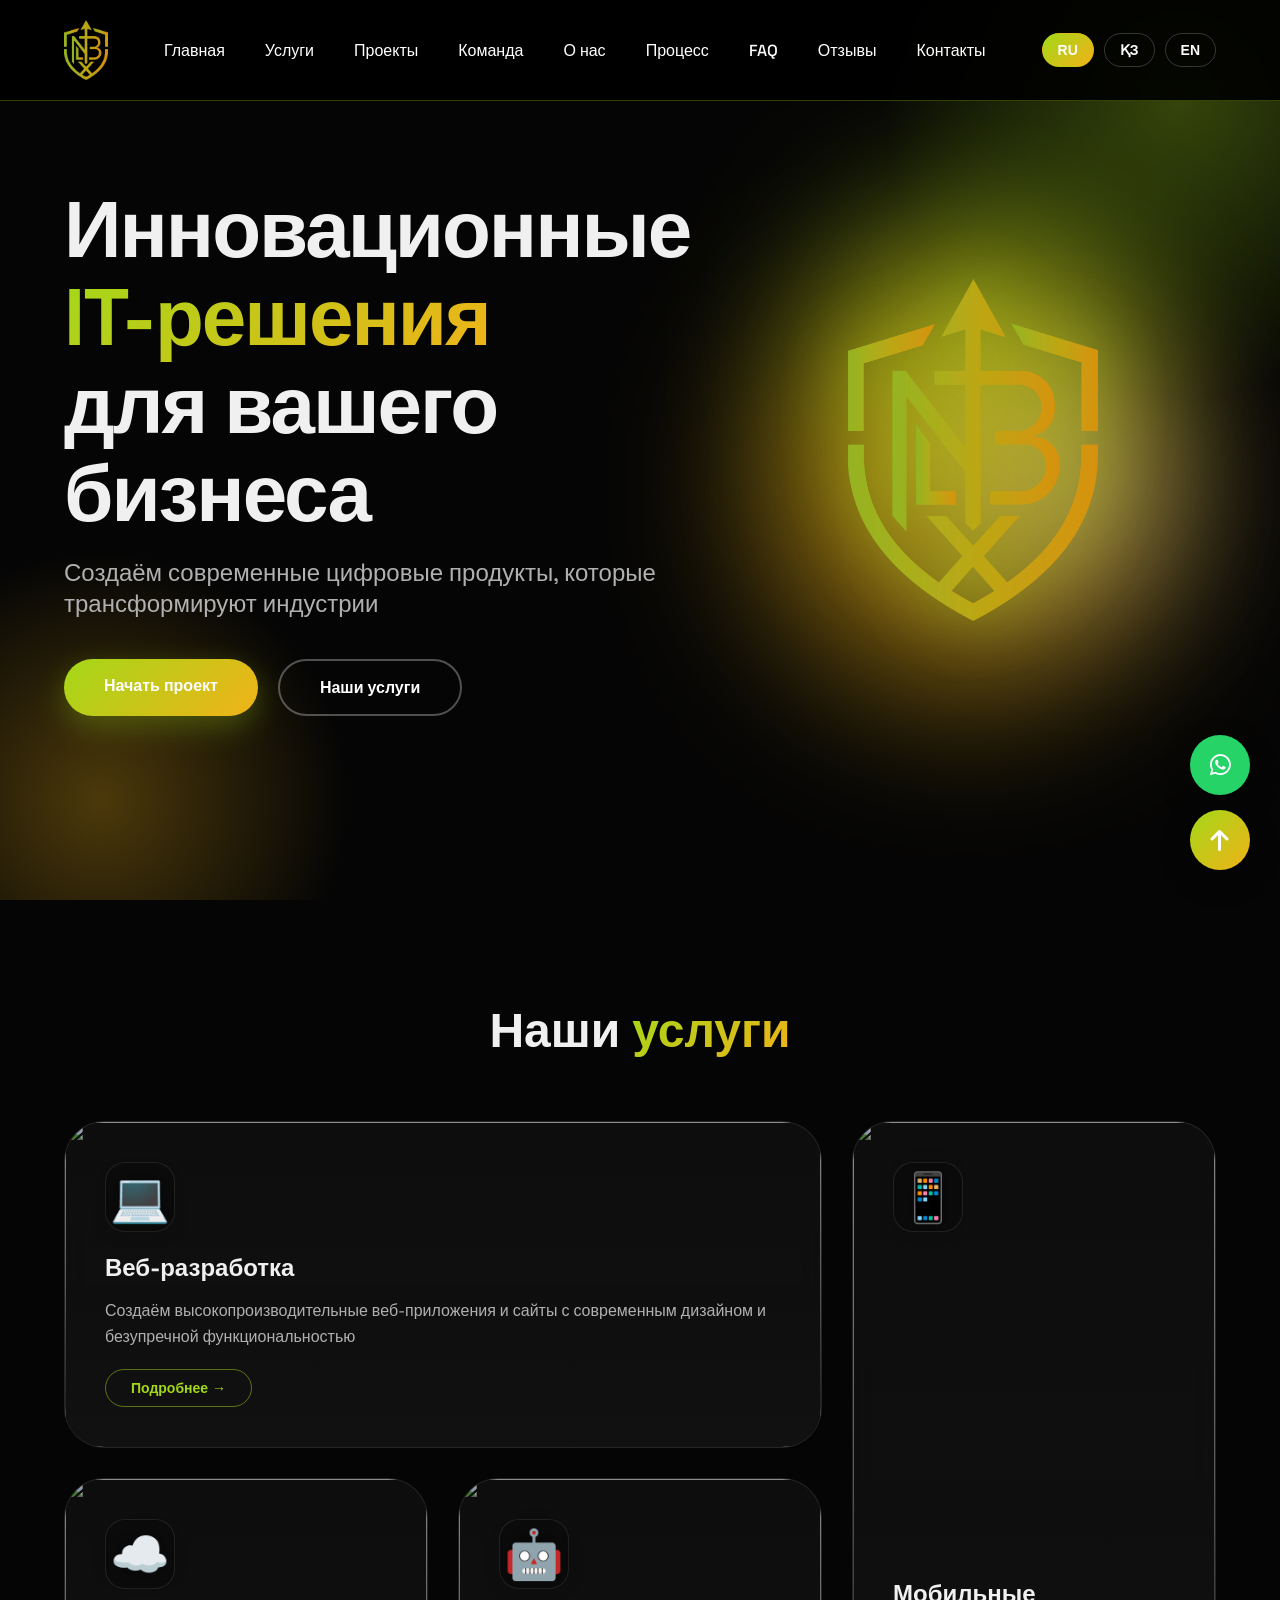
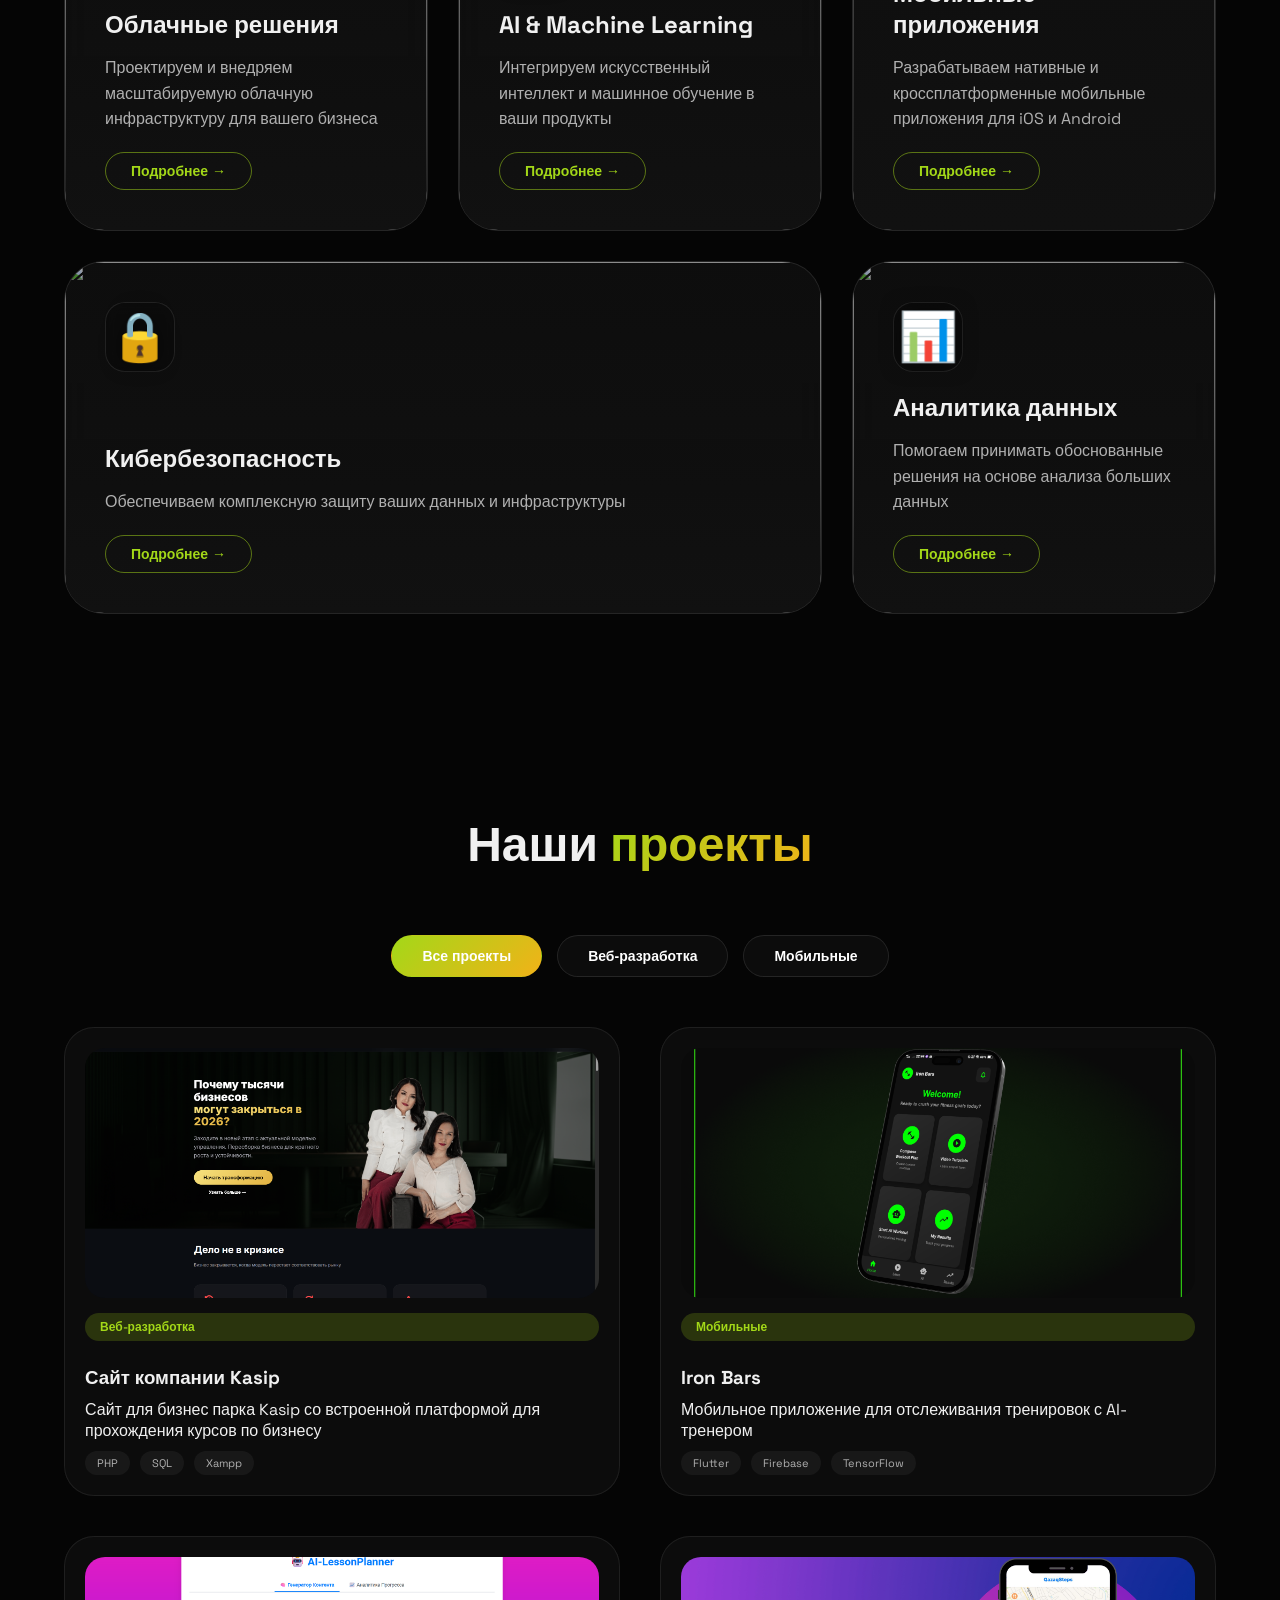
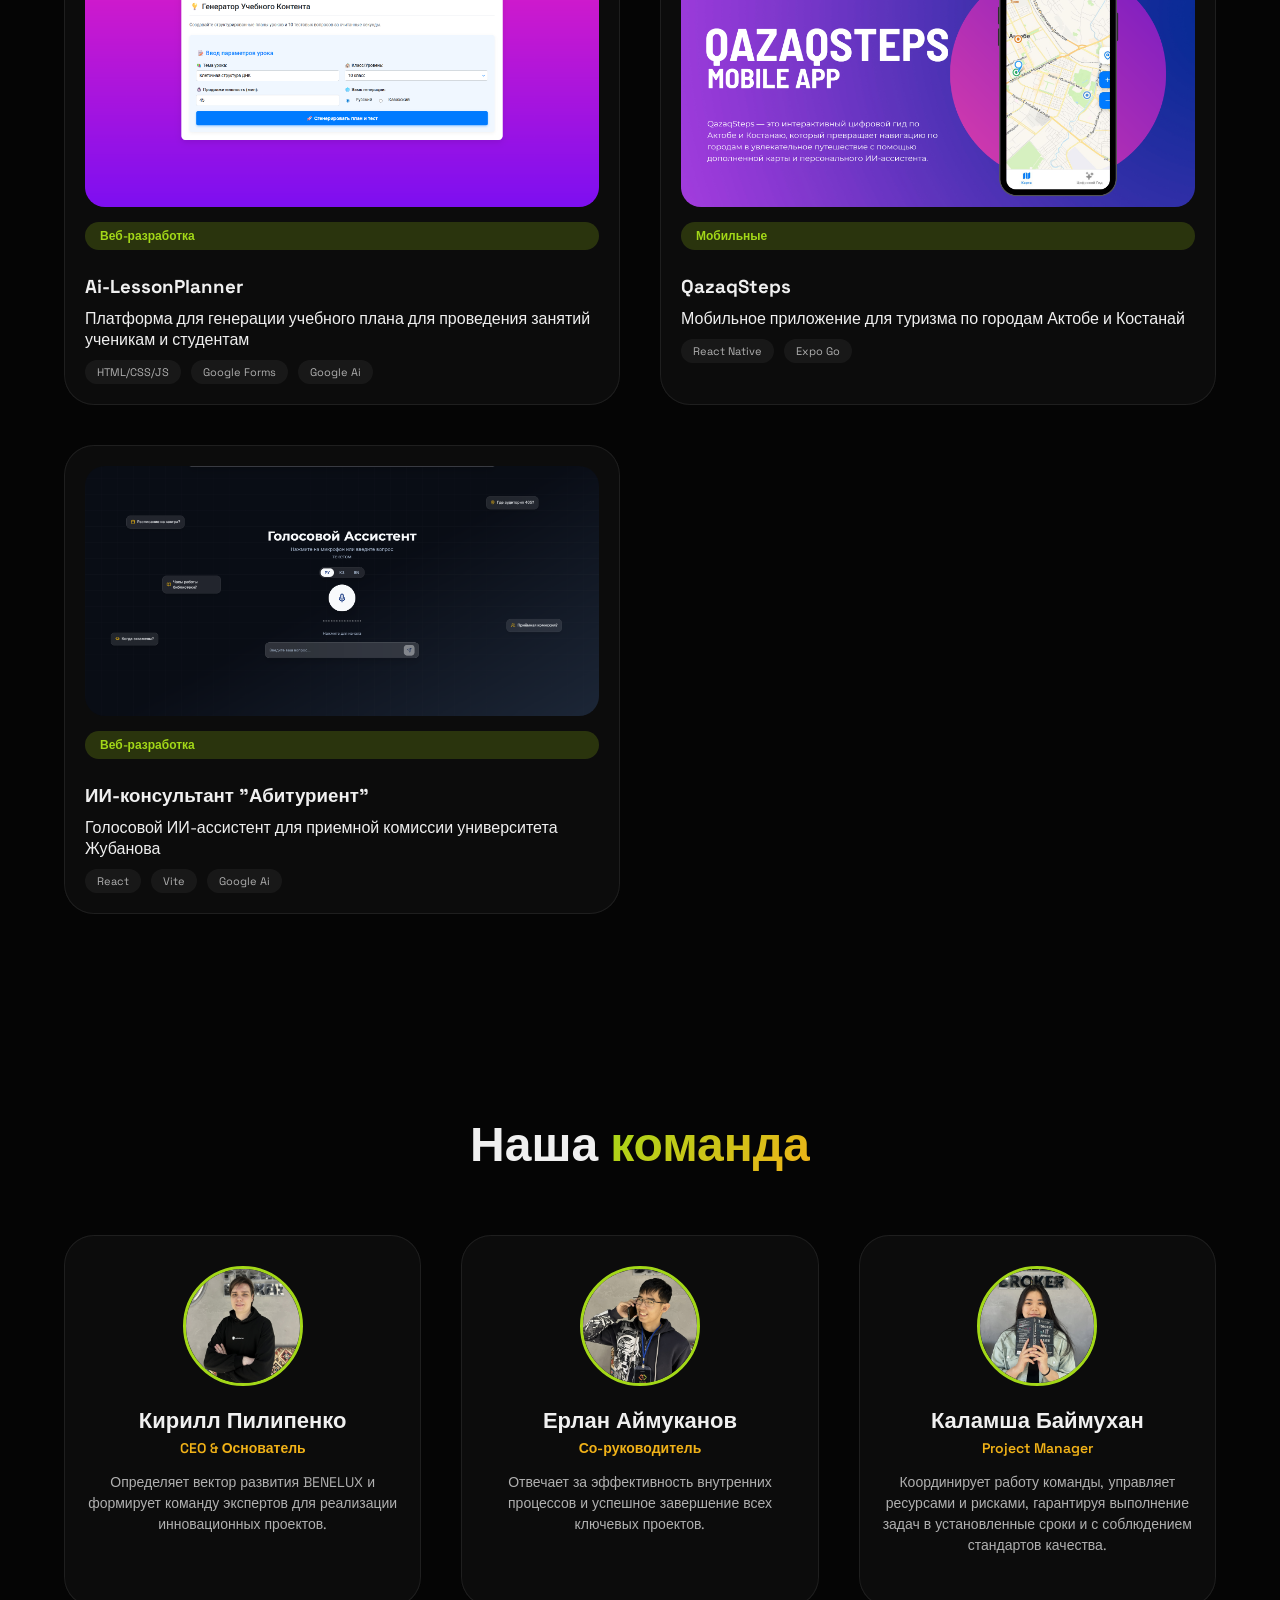
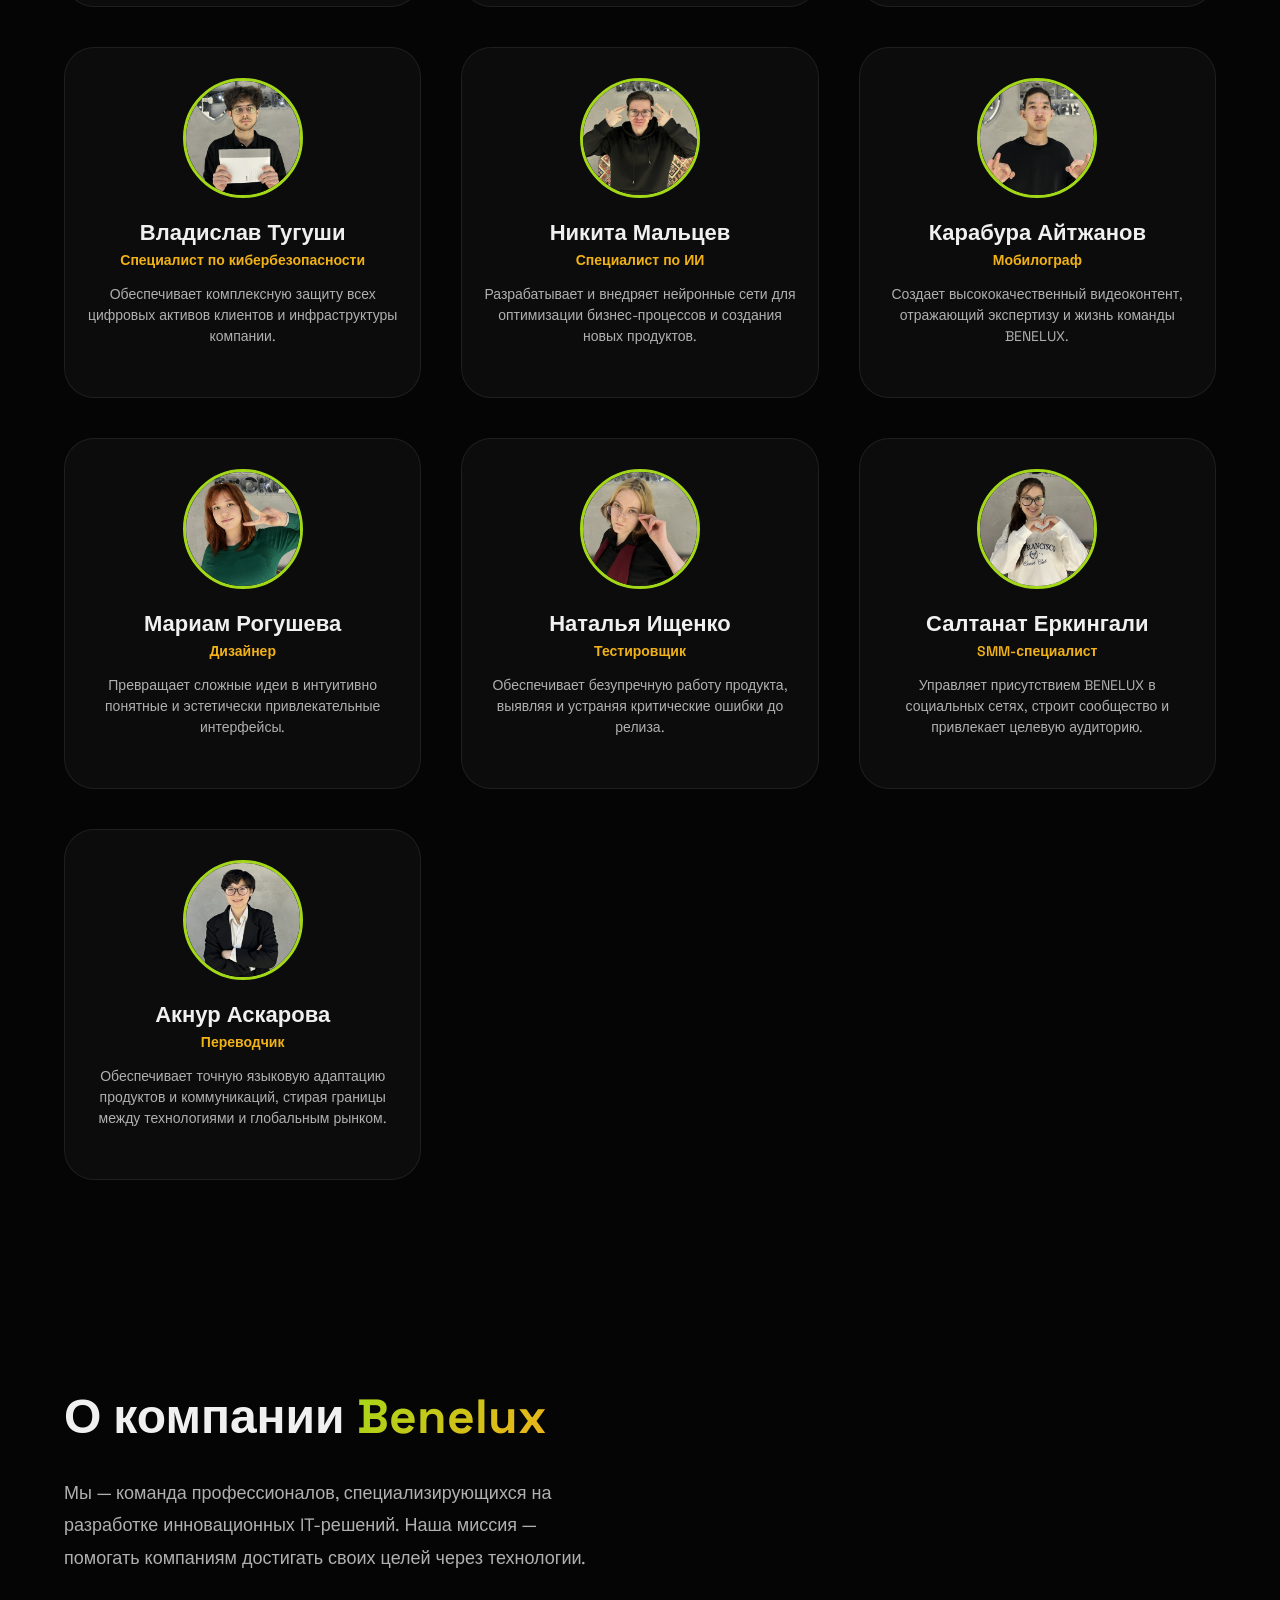
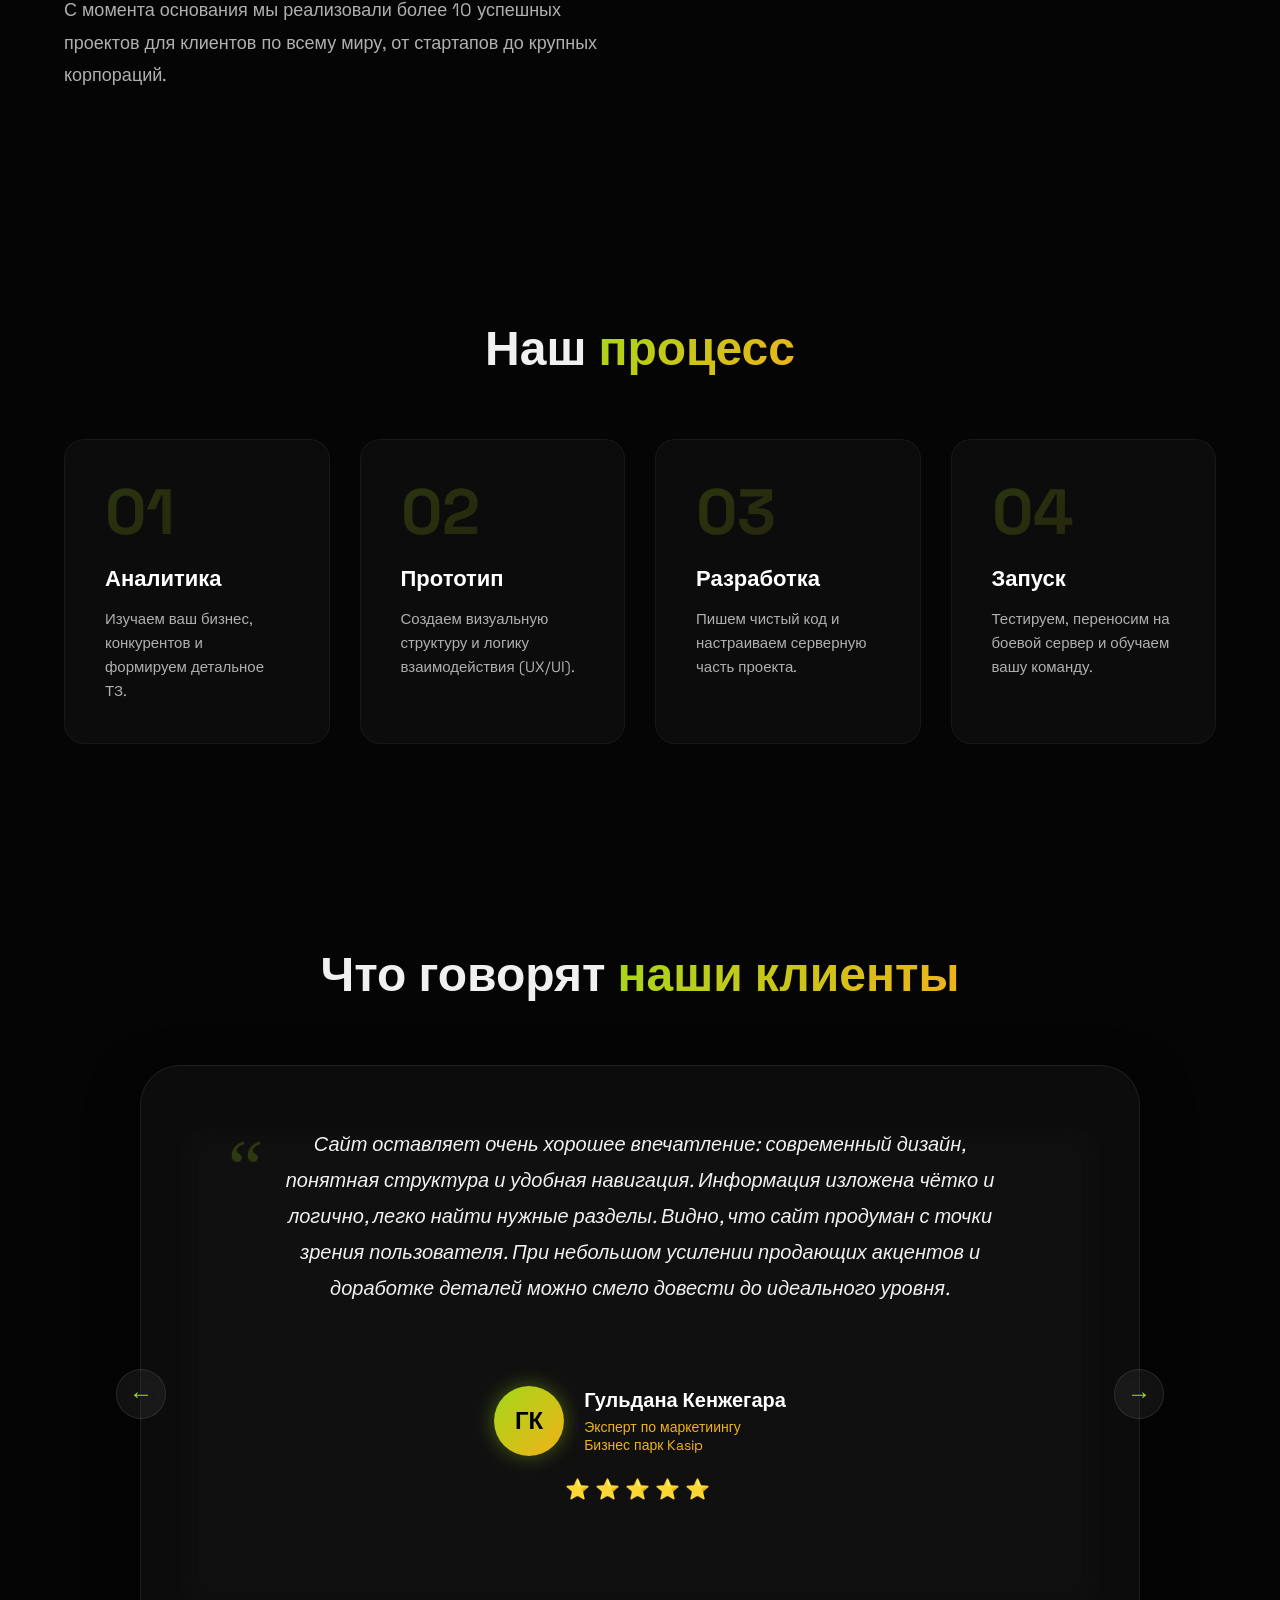
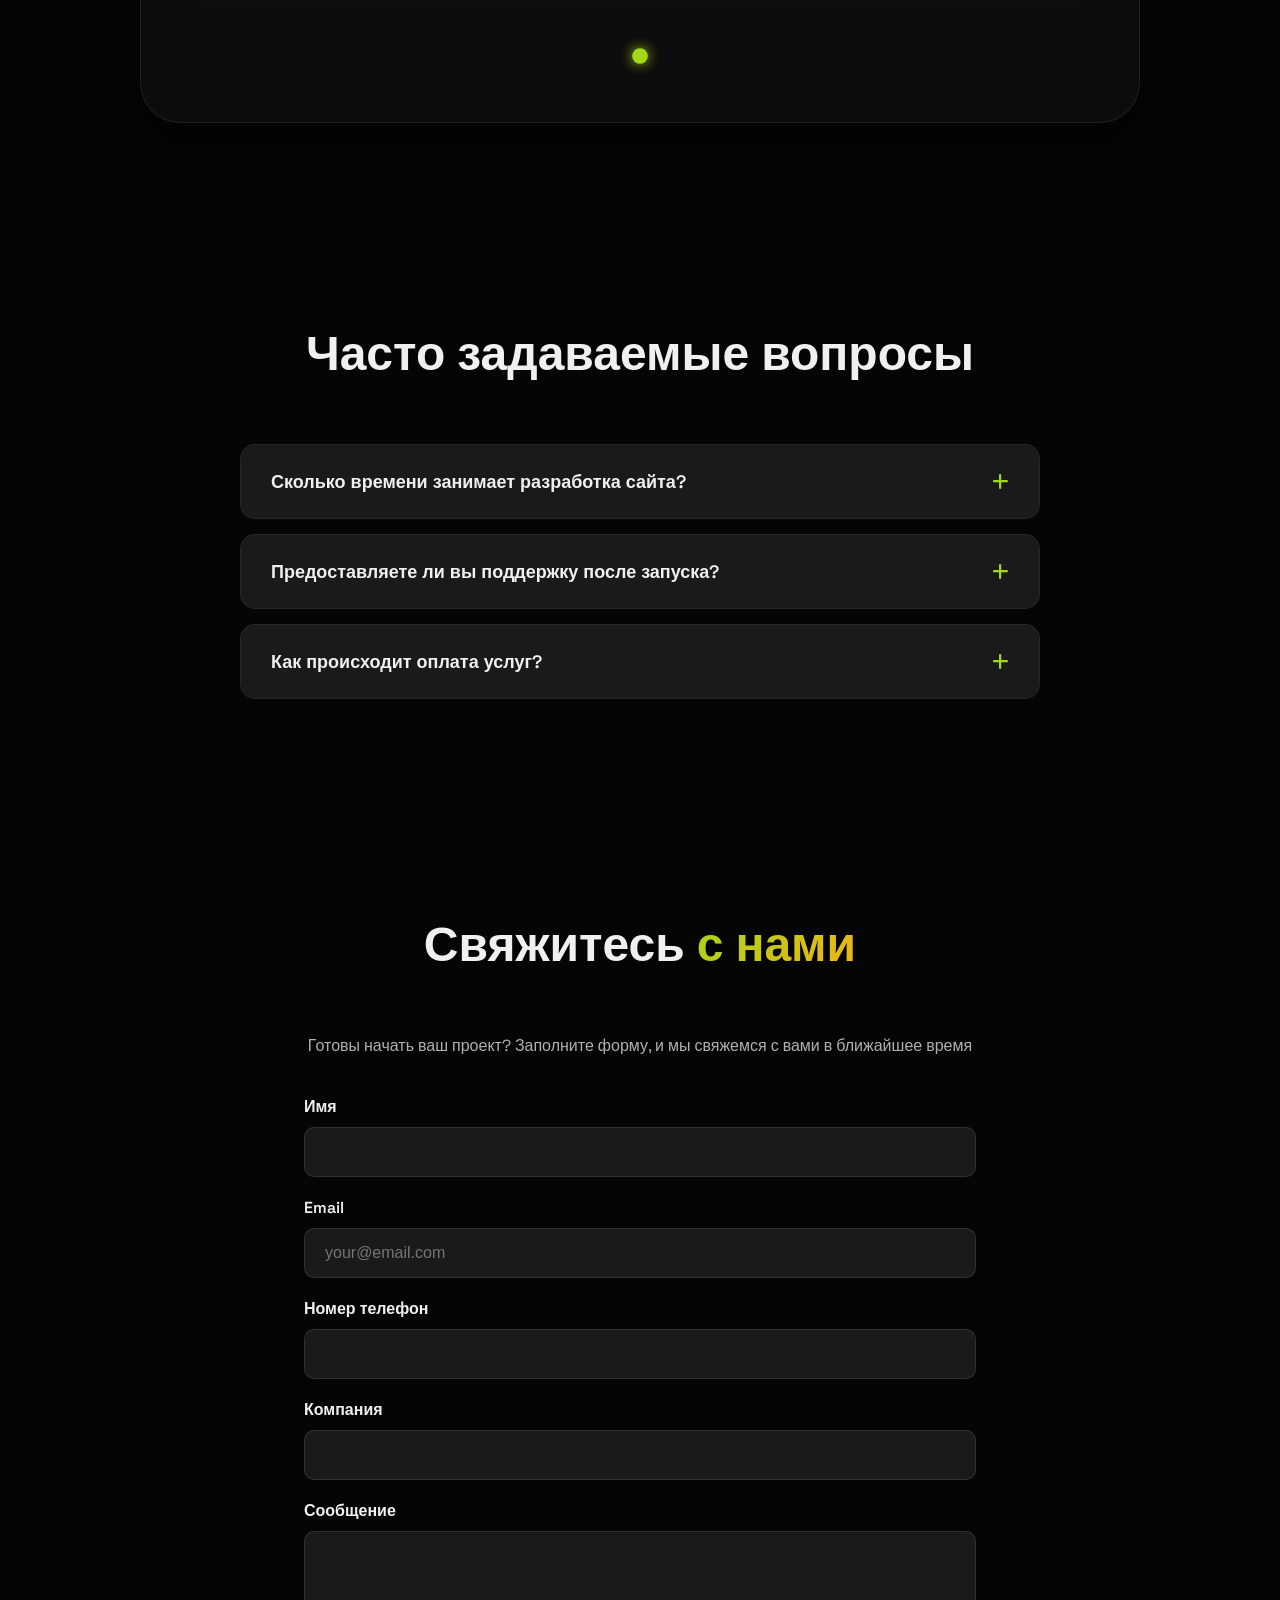
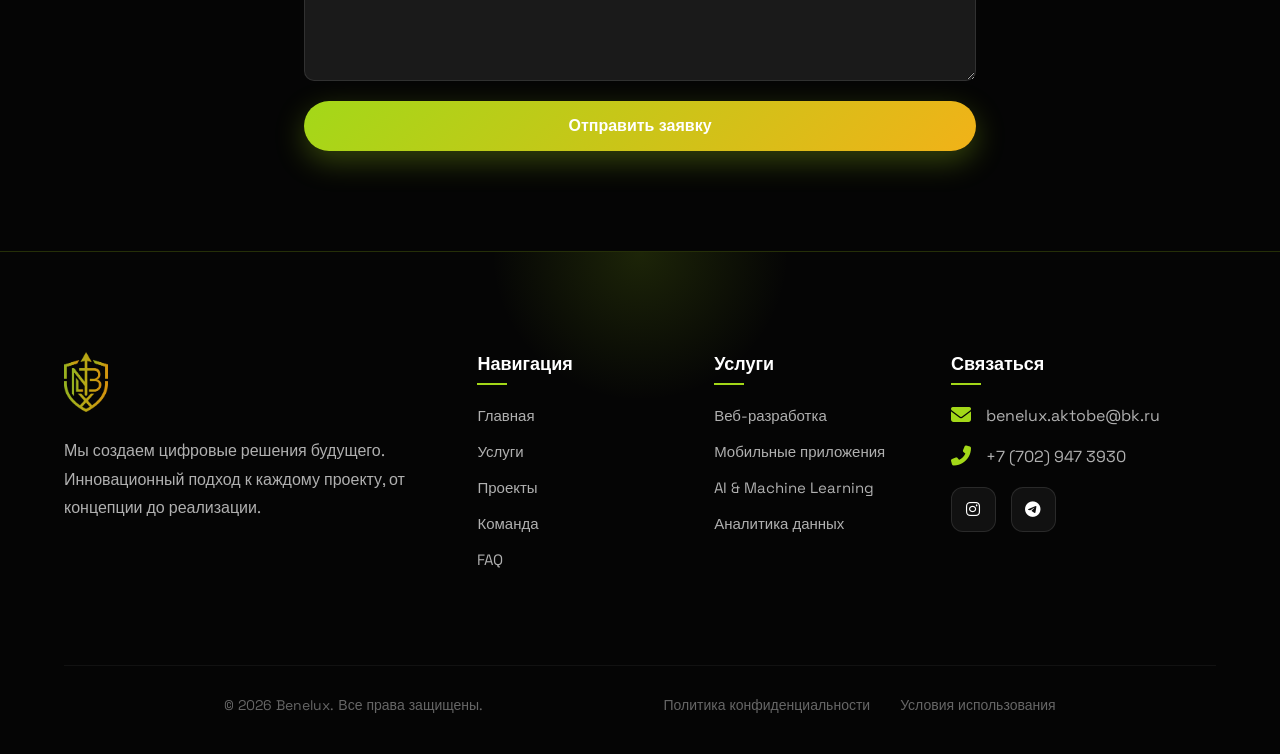
==== index.html @ 0903ef60 "Первая загрузка проекта" ====
<!DOCTYPE html>
<html lang="ru">

<head>
    <meta charset="UTF-8">
    <meta name="viewport" content="width=device-width, initial-scale=1.0">
    <title>Benelux - Инновационные IT-решения</title>
    <link rel="preconnect" href="https://fonts.googleapis.com">
    <link rel="preconnect" href="https://fonts.gstatic.com" crossorigin>
    <link href="https://fonts.googleapis.com/css2?family=Space+Grotesk:wght@300;400;500;600;700&display=swap" rel="stylesheet">
    <link rel="stylesheet" href="css/style.css">
    <link rel="icon" href="benelux.png" type="image/x-icon">
    <link rel="shortcut icon" href="benelux.png" type="image/x-icon">
    <link rel="stylesheet" href="https://cdnjs.cloudflare.com/ajax/libs/font-awesome/6.5.1/css/all.min.css"
        integrity="sha512-DTOQO9RWCH3ppGqcWaEA1BIZOC6xxalwEsw9c2QQeAIftl+Vegovlnee1c9QX4TctnWMn13TZye+giMm8e2LwA=="
        crossorigin="anonymous" referrerpolicy="no-referrer" />
    <!-- Google tag (gtag.js) -->
    <script async src="https://www.googletagmanager.com/gtag/js?id=G-LQ0NDC5FB7"></script>
    <script>
        window.dataLayer = window.dataLayer || [];
        function gtag(){dataLayer.push(arguments);}
        gtag('js', new Date());
        
        gtag('config', 'G-LQ0NDC5FB7');
    </script>
</head>

<body>
    <header id="header">
        <nav>
            <div class="logo" onclick="scrollToTop()">
                <img src="benelux.png" alt="Benelux Logo" class="logo-img">
            </div>
            <div class="nav-center" id="navCenter">
                <ul class="nav-links">
                    <li><a href="#home" onclick="closeMenu()" data-i18n="nav_home">Главная</a></li>
                    <li><a href="#services" onclick="closeMenu()" data-i18n="nav_services">Услуги</a></li>
                    <li><a href="#projects" onclick="closeMenu()" data-i18n="nav_projects">Проекты</a></li>
                    <li><a href="#team" onclick="closeMenu()" data-i18n="nav_team">Команда</a></li>
                    <li><a href="#about" onclick="closeMenu()" data-i18n="nav_about">О нас</a></li>
                    <li><a href="#process" onclick="closeMenu()" data-i18n="nav_process">Процесс</a></li>
                    <li><a href="#faq" onclick="closeMenu()" data-i18n="nav_faq">FAQ</a></li>
                    <li><a href="#testimonials" onclick="closeMenu()" data-i18n="nav_testimonials">Отзывы</a></li>
                    <li><a href="#contact" onclick="closeMenu()" data-i18n="nav_contact">Контакты</a></li>
                </ul>
                <div class="language-switcher-mobile">
                    <button class="lang-btn active" id="langRuMobile" onclick="changeLanguage('ru')">RU</button>
                    <button class="lang-btn" id="langKkMobile" onclick="changeLanguage('kk')">ҚЗ</button>
                    <button class="lang-btn" id="langEnMobile" onclick="changeLanguage('en')">EN</button>
                </div>
            </div>
            <div class="language-switcher-desktop">
                <button class="lang-btn active" id="langRu" onclick="changeLanguage('ru')">RU</button>
                <button class="lang-btn" id="langKk" onclick="changeLanguage('kk')">ҚЗ</button>
                <button class="lang-btn" id="langEn" onclick="changeLanguage('en')">EN</button>
            </div>
            <div class="hamburger" id="hamburger" onclick="toggleMenu()">
                <span></span>
                <span></span>
                <span></span>
            </div>
        </nav>
    </header>

    <section class="hero" id="home">
        <div class="hero-container">
            <div class="hero-content">
                <h1><span data-i18n="hero_title1">Инновационные</span> <span class="gradient-text"
                        data-i18n="hero_title2">IT-решения</span><br><span data-i18n="hero_title3">для вашего бизнеса</span>
                </h1>
                <p data-i18n="hero_subtitle">Создаём современные цифровые продукты, которые трансформируют индустрии</p>
                <div class="cta-buttons">
                    <a href="#contact" class="btn-primary" data-i18n="hero_btn1">Начать проект</a>
                    <a href="#services" class="btn-secondary" data-i18n="hero_btn2">Наши услуги</a>
                </div>
            </div>
            <div class="hero-visual">
                <div class="orb orb-1"></div>
                <div class="orb orb-2"></div>
                <div class="orb orb-3"></div>
                <img src="benelux.png" alt="Hero Image" class="hero-logo-float">
            </div>
        </div>
    </section>

    <section class="services" id="services">
        <h2 class="section-title"><span data-i18n="services_title1">Наши</span> <span class="gradient-text"
                data-i18n="services_title2">услуги</span></h2>
        <div class="services-grid bento-grid">
            <div class="service-card bento-wide" onclick="openModal('web')">
                <img src="https://images.unsplash.com/photo-1498050108023-c5249f4df085?auto=format&fit=crop&q=80&w=1200" class="service-bg-img" alt="">
                <div class="service-overlay-gradient"></div>
                <div class="service-content-wrapper">
                    <span class="service-icon">💻</span>
                    <div>
                        <h3 data-i18n="service_web_title">Веб-разработка</h3>
                        <p data-i18n="service_web_desc">Создаём высокопроизводительные веб-приложения и сайты с современным
                            дизайном и безупречной функциональностью</p>
                        <button class="service-btn" data-i18n="service_btn">Подробнее →</button>
                    </div>
                </div>
            </div>
            <div class="service-card bento-tall" onclick="openModal('mobile')">
                <img src="https://images.unsplash.com/photo-1512941937669-90a1b58e7e9c?auto=format&fit=crop&q=80&w=800" class="service-bg-img" alt="">
                <div class="service-overlay-gradient"></div>
                <div class="service-content-wrapper">
                    <span class="service-icon">📱</span>
                    <div>
                        <h3 data-i18n="service_mobile_title">Мобильные приложения</h3>
                        <p data-i18n="service_mobile_desc">Разрабатываем нативные и кроссплатформенные мобильные приложения для
                            iOS и Android</p>
                        <button class="service-btn" data-i18n="service_btn">Подробнее →</button>
                    </div>
                </div>
            </div>
            <div class="service-card" onclick="openModal('cloud')">
                <img src="https://images.unsplash.com/photo-1451187580459-43490279c0fa?auto=format&fit=crop&q=80&w=800" class="service-bg-img" alt="">
                <div class="service-overlay-gradient"></div>
                <div class="service-content-wrapper">
                    <span class="service-icon">☁️</span>
                    <div>
                        <h3 data-i18n="service_cloud_title">Облачные решения</h3>
                        <p data-i18n="service_cloud_desc">Проектируем и внедряем масштабируемую облачную инфраструктуру для
                            вашего бизнеса</p>
                        <button class="service-btn" data-i18n="service_btn">Подробнее →</button>
                    </div>
                </div>
            </div>
            <div class="service-card" onclick="openModal('ai')">
                <img src="https://images.unsplash.com/photo-1620712943543-bcc4688e7485?auto=format&fit=crop&q=80&w=800" class="service-bg-img" alt="">
                <div class="service-overlay-gradient"></div>
                <div class="service-content-wrapper">
                    <span class="service-icon">🤖</span>
                    <div>
                        <h3 data-i18n="service_ai_title">AI & Machine Learning</h3>
                        <p data-i18n="service_ai_desc">Интегрируем искусственный интеллект и машинное обучение в ваши продукты
                        </p>
                        <button class="service-btn" data-i18n="service_btn">Подробнее →</button>
                    </div>
                </div>
            </div>
            <div class="service-card bento-wide" onclick="openModal('security')">
                <img src="https://images.unsplash.com/photo-1550751827-4bd374c3f58b?auto=format&fit=crop&q=80&w=1200" class="service-bg-img" alt="">
                <div class="service-overlay-gradient"></div>
                <div class="service-content-wrapper">
                    <span class="service-icon">🔒</span>
                    <div>
                        <h3 data-i18n="service_security_title">Кибербезопасность</h3>
                        <p data-i18n="service_security_desc">Обеспечиваем комплексную защиту ваших данных и инфраструктуры</p>
                        <button class="service-btn" data-i18n="service_btn">Подробнее →</button>
                    </div>
                </div>
            </div>
            <div class="service-card" onclick="openModal('analytics')">
                <img src="https://images.unsplash.com/photo-1551288049-bebda4e38f71?auto=format&fit=crop&q=80&w=800" class="service-bg-img" alt="">
                <div class="service-overlay-gradient"></div>
                <div class="service-content-wrapper" style="height: 100%;">
                    <span class="service-icon">📊</span>
                    <div>
                        <h3 data-i18n="service_analytics_title">Аналитика данных</h3>
                        <p data-i18n="service_analytics_desc">Помогаем принимать обоснованные решения на основе анализа больших
                            данных</p>
                        <button class="service-btn" data-i18n="service_btn">Подробнее →</button>
                    </div>
                </div>
            </div>
        </div>
    </section>

    <section class="projects" id="projects">
        <h2 class="section-title"><span data-i18n="projects_title1">Наши</span> <span class="gradient-text"
                data-i18n="projects_title2">проекты</span></h2>
        <div class="filter-buttons">
            <button class="filter-btn active" onclick="filterProjects('all')" data-i18n="filter_all">Все
                проекты</button>
            <button class="filter-btn" onclick="filterProjects('web')" data-i18n="filter_web">Веб-разработка</button>
            <button class="filter-btn" onclick="filterProjects('mobile')" data-i18n="filter_mobile">Мобильные</button>
            <!--<button class="filter-btn" onclick="filterProjects('cloud')" data-i18n="filter_cloud">Облачные</button>
            <button class="filter-btn" onclick="filterProjects('ai')" data-i18n="filter_ai">AI/ML</button>
            <button class="filter-btn" onclick="filterProjects('bot')" data-i18n="filter_bot">Боты</button>-->
        </div>
        <div class="projects-grid">
            <div class="project-card clickable" data-category="web" onclick="openProjectModal('web')">
                <img src="images/1.png" alt="Фото" class="project-bg">
                <div class="project-overlay">
                    <span class="project-category" data-i18n="filter_web">Веб-разработка</span>
                    <h3>Сайт компании Kasip</h3>
                    <p data-i18n="project_fintech_desc">Сайт для бизнес парка Kasip со встроенной платформой для прохождения курсов по бизнесу
                    </p>
                    <div class="project-tech">
                        <span class="tech-tag">PHP</span>
                        <span class="tech-tag">SQL</span>
                        <span class="tech-tag">Xampp</span>
                    </div>
                </div>
            </div>
            <div class="project-card clickable" data-category="mobile" onclick="openProjectModal('mobile')">
                <img src="images/2.png" alt="Фото" class="project-bg">
                <div class="project-overlay">
                    <span class="project-category" data-i18n="filter_mobile">Мобильные</span>
                    <h3>Iron Bars</h3>
                    <p data-i18n="project_fitness_desc">Мобильное приложение для отслеживания тренировок с AI-тренером
                    </p>
                    <div class="project-tech">
                        <span class="tech-tag">Flutter</span>
                        <span class="tech-tag">Firebase</span>
                        <span class="tech-tag">TensorFlow</span>
                    </div>
                </div>
            </div>
            <div class="project-card clickable" data-category="web" onclick="openProjectModal('web')">
                <img src="images/3.png" alt="Фото" class="project-bg">
                <div class="project-overlay">
                    <span class="project-category" data-i18n="filter_web">Веб-разработка</span>
                    <h3>Ai-LessonPlanner</h3>
                    <p data-i18n="project_dashboard_desc">Платформа для генерации учебного плана для проведения занятий
                        ученикам и студентам</p>
                    <div class="project-tech">
                        <span class="tech-tag">HTML/CSS/JS</span>
                        <span class="tech-tag">Google Forms</span>
                        <span class="tech-tag">Google Ai</span>
                    </div>
                </div>
            </div>
            <div class="project-card clickable" data-category="mobile" onclick="openProjectModal('mobile')">
                <img src="images/4.png" alt="Фото" class="project-bg">
                <div class="project-overlay">
                    <span class="project-category" data-i18n="filter_mobile">Мобильные</span>
                    <h3>QazaqSteps</h3>
                    <p data-i18n="project_fitness_desc">Мобильное приложение для туризма по городам 
                        Актобе и Костанай</p>
                    <div class="project-tech">
                        <span class="tech-tag">React Native</span>
                        <span class="tech-tag">Expo Go</span>
                    </div>
                </div>
            </div>
            <div class="project-card clickable" data-category="web" onclick="openProjectModal('web')">
                <img src="images/5.png" alt="Фото" class="project-bg">
                <div class="project-overlay">
                    <span class="project-category" data-i18n="filter_web">Веб-разработка</span>
                    <h3>ИИ-консультант "Абитуриент"</h3>
                    <p data-i18n="project_dashboard_desc">Голосовой ИИ-ассистент для приемной комиссии 
                        университета Жубанова</p>
                    <div class="project-tech">
                        <span class="tech-tag">React</span>
                        <span class="tech-tag">Vite</span>
                        <span class="tech-tag">Google Ai</span>
                    </div>
                </div>
            </div>
        </div>
    </section>

    <section class="team" id="team">
        <h2 class="section-title"><span data-i18n="team_title1">Наша</span> <span class="gradient-text"
                data-i18n="team_title2">команда</span></h2>
        <div class="team-grid">
            <!-- Team Member 1 -->
            <div class="team-card-new">
                <img src="images/team1.jpg" alt="" class="team-avatar-new">
                <div class="team-info-new">
                    <h4 class="team-name" data-i18n="team_member1_name">Кирилл Пилипенко</h4>
                    <span class="team-role" data-i18n="team_member1_role">CEO & Основатель</span>
                    <p class="team-bio" data-i18n="team_member1_bio">Определяет вектор развития BENELUX и формирует команду экспертов для реализации инновационных проектов.</p>
                </div>
            </div>
            <!-- Team Member 2 -->
            <div class="team-card-new">
                <img src="images/team2.jpg" alt="" class="team-avatar-new">
                <div class="team-info-new">
                    <h4 class="team-name" data-i18n="team_member2_name">Ерлан Аймуканов</h4>
                    <span class="team-role" data-i18n="team_member2_role">Со-руководитель</span>
                    <p class="team-bio" data-i18n="team_member2_bio">Отвечает за эффективность внутренних процессов и успешное завершение всех ключевых проектов.</p>
                </div>
            </div>
            <!-- Team Member 3 -->
            <div class="team-card-new">
                <img src="images/team10.jpg" alt="" class="team-avatar-new">
                <div class="team-info-new">
                    <h4 class="team-name" data-i18n="team_member2_name">Каламша Баймухан</h4>
                    <span class="team-role" data-i18n="team_member2_role">Project Manager</span>
                    <p class="team-bio" data-i18n="team_member2_bio">Координирует работу команды, управляет ресурсами и рисками, гарантируя выполнение задач в установленные сроки и с соблюдением стандартов качества.</p>
                </div>
            </div>
            <!-- Team Member 4 -->
            <div class="team-card-new">
                <img src="images/team3.jpg" alt="" class="team-avatar-new">
                <div class="team-info-new">
                    <h4 class="team-name" data-i18n="team_member3_name">Владислав Тугуши</h4>
                    <span class="team-role" data-i18n="team_member3_role">Специалист по кибербезопасности</span>
                    <p class="team-bio" data-i18n="team_member3_bio">Обеспечивает комплексную защиту всех цифровых активов клиентов и инфраструктуры компании.</p>
                </div>
            </div>
            <!-- Team Member 5 -->
            <div class="team-card-new">
                <img src="images/team4.jpg" alt="" class="team-avatar-new">
                <div class="team-info-new">
                    <h4 class="team-name" data-i18n="team_member4_name">Никита Мальцев</h4>
                    <span class="team-role" data-i18n="team_member4_role">Специалист по ИИ</span>
                    <p class="team-bio" data-i18n="team_member4_bio">Разрабатывает и внедряет нейронные сети для оптимизации бизнес-процессов и создания новых продуктов.</p>
                </div>
            </div>
            <!-- Team Member 6 -->
            <div class="team-card-new">
                <img src="images/team5.jpg" alt="" class="team-avatar-new">
                <div class="team-info-new">
                    <h4 class="team-name" data-i18n="team_member5_name">Карабура Айтжанов</h4>
                    <span class="team-role" data-i18n="team_member5_role">Мобилограф</span>
                    <p class="team-bio" data-i18n="team_member5_bio">Создает высококачественный видеоконтент, отражающий экспертизу и жизнь команды BENELUX.</p>
                </div>
            </div>
            <!-- Team Member 7 -->
            <div class="team-card-new">
                <img src="images/team6.jpg" alt="" class="team-avatar-new">
                <div class="team-info-new">
                    <h4 class="team-name" data-i18n="team_member6_name">Мариам Рогушева</h4>
                    <span class="team-role" data-i18n="team_member6_role">Дизайнер</span>
                    <p class="team-bio" data-i18n="team_member6_bio">Превращает сложные идеи в интуитивно понятные и эстетически привлекательные интерфейсы.</p>
                </div>
            </div>
            <!-- Team Member 8 -->
            <div class="team-card-new">
                <img src="images/team7.jpg" alt="" class="team-avatar-new">
                <div class="team-info-new">
                    <h4 class="team-name" data-i18n="team_member7_name">Наталья Ищенко</h4>
                    <span class="team-role" data-i18n="team_member7_role">Тестировщик</span>
                    <p class="team-bio" data-i18n="team_member7_bio">Обеспечивает безупречную работу продукта, выявляя и устраняя критические ошибки до релиза.</p>
                </div>
            </div>
            <!-- Team Member 9 -->
            <div class="team-card-new">
                <img src="images/team8.jpg" alt="" class="team-avatar-new">
                <div class="team-info-new">
                    <h4 class="team-name" data-i18n="team_member8_name">Салтанат Еркингали</h4>
                    <span class="team-role" data-i18n="team_member8_role">SMM-специалист</span>
                    <p class="team-bio" data-i18n="team_member8_bio">Управляет присутствием BENELUX в социальных сетях, строит сообщество и привлекает целевую аудиторию.</p>
                </div>
            </div>
            <!-- Team Member 10 -->
            <div class="team-card-new">
                <img src="images/team9.jpg" alt="" class="team-avatar-new">
                <div class="team-info-new">
                    <h4 class="team-name" data-i18n="team_member9_name">Акнур Аскарова</h4>
                    <span class="team-role" data-i18n="team_member9_role">Переводчик</span>
                    <p class="team-bio" data-i18n="team_member9_bio">Обеспечивает точную языковую адаптацию продуктов и коммуникаций, стирая границы между технологиями и глобальным рынком.</p>
                </div>
            </div>
        </div>
    </section>

    <section class="about" id="about">
        <div class="about-content">
            <div class="about-text">
                <h2><span data-i18n="about_title1">О компании</span> <span class="gradient-text">Benelux</span></h2>
                <p data-i18n="about_text1">Мы — команда профессионалов, специализирующихся на разработке инновационных
                    IT-решений. Наша миссия — помогать компаниям достигать своих целей через технологии.</p>
                <p data-i18n="about_text2">С момента основания мы реализовали более 10 успешных проектов для клиентов
                    по всему миру, от стартапов до крупных корпораций.</p>
            </div>
            <div class="stats">
                <div class="stat-item">
                    <div class="stat-number">10+</div>
                    <div class="stat-label" data-i18n="stat_projects">Завершённых проектов</div>
                </div>
                <div class="stat-item">
                    <div class="stat-number">10</div>
                    <div class="stat-label" data-i18n="stat_experts">Экспертов в команде</div>
                </div>
                <div class="stat-item">
                    <div class="stat-number">98%</div>
                    <div class="stat-label" data-i18n="stat_clients">Довольных клиентов</div>
                </div>
                <div class="stat-item">
                    <div class="stat-number">24/7</div>
                    <div class="stat-label" data-i18n="stat_support">Поддержка</div>
                </div>
            </div>
        </div>
    </section>

    <section class="process" id="process">
        <h2 class="section-title">
            <span data-i18n="process_title1">Наш</span>
            <span class="gradient-text" data-i18n="process_title2">процесс</span>
        </h2>
        <div class="process-steps">
            <div class="step-card">
                <div class="step-number">01</div>
                <h3 data-i18n="step1_title">Аналитика</h3>
                <p data-i18n="step1_desc">Изучаем ваш бизнес, конкурентов и формируем детальное ТЗ.</p>
            </div>
            <div class="step-card">
                <div class="step-number">02</div>
                <h3 data-i18n="step2_title">Прототип</h3>
                <p data-i18n="step2_desc">Создаем визуальную структуру и логику взаимодействия (UX/UI).</p>
            </div>
            <div class="step-card">
                <div class="step-number">03</div>
                <h3 data-i18n="step3_title">Разработка</h3>
                <p data-i18n="step3_desc">Пишем чистый код и настраиваем серверную часть проекта.</p>
            </div>
            <div class="step-card">
                <div class="step-number">04</div>
                <h3 data-i18n="step4_title">Запуск</h3>
                <p data-i18n="step4_desc">Тестируем, переносим на боевой сервер и обучаем вашу команду.</p>
            </div>
        </div>
    </section>

    <section class="testimonials" id="testimonials">
        <h2 class="section-title"><span data-i18n="testimonials_title1">Что говорят</span> <span class="gradient-text"
                data-i18n="testimonials_title2">наши клиенты</span></h2>
        <div class="testimonials-container">
            <button class="slider-arrow prev" onclick="changeTestimonial(-1)">←</button>
            <button class="slider-arrow next" onclick="changeTestimonial(1)">→</button>
            <div class="testimonials-wrapper">
                <div class="testimonials-track" id="testimonialsTrack">
                    <div class="testimonial-card">
                        <div class="testimonial-quote" data-i18n="testimonial1_text">
                            Сайт оставляет очень хорошее впечатление: современный дизайн, понятная структура и удобная навигация.
                            Информация изложена чётко и логично, легко найти нужные разделы. Видно, что сайт продуман с точки зрения пользователя.
                            При небольшом усилении продающих акцентов и доработке деталей можно смело довести до идеального уровня.
                        </div>
                        <div class="testimonial-author">
                            <div class="author-avatar">ГК</div>
                            <div class="author-info">
                                <div class="author-name" data-i18n="testimonial1_name">Гульдана Кенжегара</div>
                                <div class="author-position">Эксперт по маркетиингу</div>
                                <div class="author-company">Бизнес парк Kasip</div>
                            </div>
                        </div>
                        <div class="testimonial-rating">⭐⭐⭐⭐⭐</div>
                    </div>
                    <div class="testimonial-card">
                        <div class="testimonial-quote" data-i18n="testimonial2_text">
                            Хочется выразить благодарность одному из разработчиков данной компании за профессионализм и отличную работу.
                            Он с нуля создал сайт, который не только выглядит как современный лендинг, но и включает полноценную образовательную платформу.
                            Всё работает стабильно: личные кабинеты, загрузка видеоуроков и материалов, отслеживание прогресса пользователей.
                            Работать с ним было легко и комфортно — всегда на связи и решает задачи быстро. Спасибо за качественный результат!
                        </div>
                        <div class="testimonial-author">
                            <div class="author-avatar">МБ</div>
                            <div class="author-info">
                                <div class="author-name" data-i18n="testimonial2_name">Меруерт Бассен</div>
                                <div class="author-position">Со-руководитель и финансист</div>
                                <div class="author-company">Бизнес парк Kasip</div>
                            </div>
                        </div>
                        <div class="testimonial-rating">⭐⭐⭐⭐⭐</div>
                    </div>
                    <!--<div class="testimonial-card">
                        <div class="testimonial-quote" data-i18n="testimonial3_text">
                            Миграция нашей инфраструктуры в облако прошла безупречно благодаря экспертизе Benelux.
                            Производительность выросла на 300%, а расходы снизились на 40%. Рекомендую!
                        </div>
                        <div class="testimonial-author">
                            <div class="author-avatar">ДП</div>
                            <div class="author-info">
                                <div class="author-name" data-i18n="testimonial3_name">Дмитрий Петров</div>
                                <div class="author-position">IT Director</div>
                                <div class="author-company">GlobalTrade Inc</div>
                            </div>
                        </div>
                        <div class="testimonial-rating">⭐⭐⭐⭐⭐</div>
                    </div>-->
                </div>
            </div>
            <div class="slider-nav">
                <button class="slider-dot active" onclick="goToTestimonial(0)"></button>
                <!--<button class="slider-dot" onclick="goToTestimonial(1)"></button>
                <button class="slider-dot" onclick="goToTestimonial(2)"></button>-->
            </div>
        </div>
    </section>

    <section class="faq" id="faq">
        <div class="container">
            <h2 class="section-title">
                <span data-i18n="faq_title">Часто задаваемые вопросы</span>
            </h2>

            <div class="faq-container">
                <div class="faq-item">
                    <div class="faq-question" onclick="toggleFaq(this)">
                        <span data-i18n="faq_q1">Сколько времени занимает разработка сайта?</span>
                        <div class="faq-icon">
                            <i class="fas fa-plus"></i>
                        </div>
                    </div>
                    <div class="faq-answer">
                        <div class="answer-content">
                            <p data-i18n="faq_a1">
                                Сроки зависят от сложности проекта. Лендинг мы создаем от 7 дней,
                                а сложный корпоративный портал или интернет-магазин — от 1 месяца.
                                Каждый этап фиксируется в договоре.
                            </p>
                        </div>
                    </div>
                </div>

                <div class="faq-item">
                    <div class="faq-question" onclick="toggleFaq(this)">
                        <span data-i18n="faq_q2">Предоставляете ли вы поддержку после запуска?</span>
                        <div class="faq-icon">
                            <i class="fas fa-plus"></i>
                        </div>
                    </div>
                    <div class="faq-answer">
                        <div class="answer-content">
                            <p data-i18n="faq_a2">
                                Да, мы не бросаем проекты. В стоимость включена техническая поддержка
                                в течение первого месяца, а также мониторинг серверов 24/7 и оперативное
                                исправление любых ошибок.
                            </p>
                        </div>
                    </div>
                </div>

                <div class="faq-item">
                    <div class="faq-question" onclick="toggleFaq(this)">
                        <span data-i18n="faq_q3">Как происходит оплата услуг?</span>
                        <div class="faq-icon">
                            <i class="fas fa-plus"></i>
                        </div>
                    </div>
                    <div class="faq-answer">
                        <div class="answer-content">
                            <p data-i18n="faq_a3">
                                Обычно мы работаем по системе 50/50: предоплата перед стартом
                                и финальный расчет после приема всех работ. Возможна поэтапная
                                оплата для крупных проектов.
                            </p>
                        </div>
                    </div>
                </div>
            </div>
        </div>
    </section>

    <section class="contact" id="contact">
        <h2 class="section-title"><span data-i18n="contact_title1">Свяжитесь</span> <span class="gradient-text"
                data-i18n="contact_title2">с нами</span></h2>
        <p style="color: #b0b0b0; margin-bottom: 20px;" data-i18n="contact_subtitle">Готовы начать ваш проект? Заполните
            форму, и мы свяжемся с вами в ближайшее время</p>
        <form class="contact-form" id="contactForm">
            <div class="form-group">
                <label data-i18n="form_name">Имя</label>
                <input type="text" id="name" required placeholder="">
            </div>
            <div class="form-group">
                <label>Email</label>
                <input type="email" id="email" required placeholder="your@email.com">
            </div>
            <div class="form-group">
                <label data-i18n="form_phone">Номер телефон</label>
                <input type="phone" id="phone" required placeholder="">
            </div>
            <div class="form-group">
                <label data-i18n="form_company">Компания</label>
                <input type="text" id="company" placeholder="">
            </div>
            <div class="form-group">
                <label data-i18n="form_message">Сообщение</label>
                <textarea id="message" required placeholder=""></textarea>
            </div>
            <button type="submit" class="btn-primary" data-i18n="form_submit">Отправить заявку</button>
        </form>
        <div class="success-message" id="successMessage" data-i18n="form_success">
            ✅ Спасибо за заявку! Мы свяжемся с вами в ближайшее время.
        </div>
    </section>

    <footer>
        <div class="footer-container">
            <div class="footer-info">
                <div class="logo footer-logo">
                    <img src="benelux.png" alt="Benelux Logo" class="logo-img">
                </div>
                <p class="footer-description">
                    Мы создаем цифровые решения будущего. Инновационный подход к каждому проекту, от концепции до
                    реализации.
                </p>
            </div>

            <div class="footer-links">
                <h4>Навигация</h4>
                <ul>
                    <li><a href="#hero">Главная</a></li>
                    <li><a href="#services">Услуги</a></li>
                    <li><a href="#projects">Проекты</a></li>
                    <li><a href="#team">Команда</a></li>
                    <li><a href="#faq">FAQ</a></li>
                </ul>
            </div>

            <div class="footer-links">
                <h4>Услуги</h4>
                <ul>
                    <li><a href="#services">Веб-разработка</a></li>
                    <li><a href="#services">Мобильные приложения</a></li>
                    <li><a href="#services">AI & Machine Learning</a></li>
                    <li><a href="#services">Аналитика данных</a></li>
                </ul>
            </div>

            <div class="footer-links">
                <h4>Связаться</h4>
                <div class="footer-contact-item">
                    <i class="fas fa-envelope"></i>
                    <span>benelux.aktobe@bk.ru</span>
                </div>
                <div class="footer-contact-item">
                    <i class="fas fa-phone-alt"></i>
                    <span>+7 (702) 947 3930</span>
                </div>
                <div class="footer-socials">
                    <a href="https://www.instagram.com/benelux_aqtobe?igsh=MWJ3NTNwcTJ2bHpjaw==" class="social-link"><i class="fab fa-instagram"></i></a>
                    <a href="https://t.me/beneluxtech" class="social-link"><i class="fab fa-telegram"></i></a>
                </div>
            </div>
        </div>

        <div class="footer-bottom">
            <div class="copyright">
                © 2026 Benelux. Все права защищены.
            </div>
            <div class="footer-legal">
                <a href="#">Политика конфиденциальности</a>
                <a href="#">Условия использования</a>
            </div>
        </div>
    </footer>

    <div class="modal" id="serviceModal">
        <div class="modal-content">
            <button class="modal-close" onclick="closeModal('serviceModal')">×</button>
            <div id="modalBody"></div>
        </div>
    </div>

    
    <div class="modal project-modal" id="projectModal">
        <div class="modal-content project-modal-content">
            <button class="modal-close" onclick="closeModal('projectModal')">×</button>
            <div id="projectModalBody" class="project-modal-body"></div>
        </div>
    </div>

    <div class="notification" id="notification"></div>
    <div class="floating-actions">
        <a href="https://wa.me/77029473930" class="float-btn whatsapp" target="_blank">
            <i class="fab fa-whatsapp"></i>
        </a>
        <button class="float-btn scroll-top" id="scrollTopBtn" onclick="scrollToTop()">
            <i class="fas fa-arrow-up"></i>
        </button>
    </div>
    <script src="JS/main.js"></script>
</body>

</html>
---- css/style.css ----
:root {
    --primary-color: #A3D818;
    --secondary-color: #F1B218;
    --gradient-brand: linear-gradient(135deg, var(--primary-color) 0%, var(--secondary-color) 100%);
    --bg-dark: #050505;
    --card-bg: rgba(20, 20, 20, 0.5);
    --card-border: rgba(255, 255, 255, 0.08);
    --text-main: #f0f0f0;
    --text-muted: #a1a1a1;
    --glass-blur: blur(16px);
}

* {
    margin: 0;
    padding: 0;
    box-sizing: border-box;
}

body {
    font-family: 'Space Grotesk', -apple-system, BlinkMacSystemFont, 'Segoe UI', sans-serif;
    background: var(--bg-dark);
    color: var(--text-main);
    overflow-x: hidden;
}

header {
    position: fixed;
    top: 0;
    width: 100%;
    padding: 20px 5%;
    background: rgba(0, 0, 0, 0.9);
    backdrop-filter: blur(10px);
    z-index: 1000;
    border-bottom: 1px solid rgba(163, 216, 24, 0.3);
    transition: all 0.3s;
}

header.scrolled {
    padding: 15px 5%;
    box-shadow: 0 10px 30px rgba(0, 0, 0, 0.5);
}

nav {
    display: flex;
    justify-content: space-between;
    align-items: center;
    max-width: 1400px;
    margin: 0 auto;
}

.nav-center {
    display: flex;
    align-items: center;
    gap: 40px;
    flex: 1;
    justify-content: center;
}

.logo {
    cursor: pointer;
    transition: transform 0.3s;
    display: flex;
    align-items: center;
}

.logo-img {
    height: 60px;
    width: auto;
    object-fit: contain;
}

.logo:hover {
    transform: scale(1.05);
}

.language-switcher {
    display: flex;
    gap: 10px;
    align-items: center;
}

.lang-btn {
    padding: 8px 15px;
    background: transparent;
    border: 1px solid rgba(255, 255, 255, 0.2);
    color: #ffffff;
    border-radius: 20px;
    cursor: pointer;
    transition: all 0.3s;
    font-size: 14px;
    font-weight: 600;
}

.lang-btn:hover {
    border-color: var(--primary-color);
    background: rgba(163, 216, 24, 0.1);
}

.lang-btn.active {
    background: var(--gradient-brand);
    border-color: transparent;
}

.nav-links {
    display: flex;
    gap: 40px;
    list-style: none;
}

.nav-links a {
    color: #ffffff;
    text-decoration: none;
    font-weight: 500;
    transition: all 0.3s;
    position: relative;
}

.nav-links a:hover {
    color: var(--primary-color);
}

.nav-links a::after {
    content: '';
    position: absolute;
    bottom: -5px;
    left: 0;
    width: 0;
    height: 2px;
    background: var(--gradient-brand);
    transition: width 0.3s;
}

.nav-links a:hover::after {
    width: 100%;
}

.language-switcher-desktop {
    display: flex;
    gap: 10px;
    align-items: center;
}

.language-switcher-mobile {
    display: none;
}

.hamburger {
    display: none;
    flex-direction: column;
    cursor: pointer;
    z-index: 1001;
}

.hamburger span {
    width: 30px;
    height: 3px;
    background: var(--gradient-brand);
    margin: 4px 0;
    transition: all 0.3s;
    border-radius: 3px;
}

.hamburger.active span:nth-child(1) {
    transform: rotate(45deg) translate(8px, 8px);
}

.hamburger.active span:nth-child(2) {
    opacity: 0;
}

.hamburger.active span:nth-child(3) {
    transform: rotate(-45deg) translate(8px, -8px);
}

@media (max-width: 1024px) {
    .hamburger {
        display: flex;
    }

    .language-switcher-desktop {
        display: none;
    }

    .language-switcher-mobile {
        display: flex;
        width: 100%;
        justify-content: center;
        padding-top: 20px;
        border-top: 1px solid rgba(163, 216, 24, 0.3);
        margin-top: auto;
        gap: 10px;
    }

    .nav-center {
        position: fixed;
        top: 0;
        right: -100%;
        width: 70%;
        max-width: 400px;
        height: 100vh;
        background: rgba(0, 0, 0, 0.98);
        backdrop-filter: blur(20px);
        flex-direction: column;
        padding: 0px 40px 40px;
        gap: 0;
        transition: right 0.4s ease-in-out;
        border-left: 1px solid rgba(163, 216, 24, 0.3);
        justify-content: flex-start;
    }

    .nav-center.active {
        right: 0;
    }

    .nav-links {
        flex-direction: column;
        width: 100%;
        gap: 20px;
        direction: rtl;
    }

    .nav-links a {
        font-size: 24px;
        padding: 10px 0;
    }
}

.hero {
    min-height: 100vh;
    display: flex;
    align-items: center;
    justify-content: center;
    position: relative;
    padding: 100px 5% 50px;
    overflow: hidden;
}

.hero::before {
    content: '';
    position: absolute;
    width: 600px;
    height: 600px;
    background: radial-gradient(circle, rgba(163, 216, 24, 0.3) 0%, transparent 70%);
    top: -200px;
    right: -200px;
    animation: float 8s ease-in-out infinite;
}

.hero::after {
    content: '';
    position: absolute;
    width: 500px;
    height: 500px;
    background: radial-gradient(circle, rgba(241, 178, 24, 0.3) 0%, transparent 70%);
    bottom: -150px;
    left: -150px;
    animation: float 6s ease-in-out infinite reverse;
}

@keyframes float {

    0%,
    100% {
        transform: translateY(0) rotate(0deg);
    }

    50% {
        transform: translateY(-30px) rotate(5deg);
    }
}

.hero-content {
    max-width: 1400px;
    text-align: center;
    position: relative;
    z-index: 1;
}

.hero h1 {
    font-size: 72px;
    font-weight: 900;
    margin-bottom: 20px;
    line-height: 1.2;
    animation: fadeInUp 0.8s ease-out;
}

.gradient-text {
    background: var(--gradient-brand);
    -webkit-background-clip: text;
    -webkit-text-fill-color: transparent;
    background-clip: text;
}

.hero p {
    font-size: 22px;
    color: #b0b0b0;
    margin-bottom: 40px;
    animation: fadeInUp 0.8s ease-out 0.2s both;
}

.cta-buttons {
    display: flex;
    gap: 20px;
    justify-content: center;
    animation: fadeInUp 0.8s ease-out 0.4s both;
}

.btn-primary,
.btn-secondary {
    padding: 16px 40px;
    font-size: 16px;
    font-weight: 600;
    border-radius: 50px;
    cursor: pointer;
    transition: all 0.3s;
    text-decoration: none;
    display: inline-block;
    position: relative;
    overflow: hidden;
    border: none;
}

.btn-primary {
    background: var(--gradient-brand);
    color: white;
    box-shadow: 0 10px 30px rgba(163, 216, 24, 0.3);
}

.btn-primary::before {
    content: '';
    position: absolute;
    top: 50%;
    left: 50%;
    width: 0;
    height: 0;
    background: rgba(255, 255, 255, 0.2);
    border-radius: 50%;
    transform: translate(-50%, -50%);
    transition: width 0.6s, height 0.6s;
}

.btn-primary:hover::before {
    width: 300px;
    height: 300px;
}

.btn-primary:hover {
    transform: translateY(-3px);
    box-shadow: 0 15px 40px rgba(163, 216, 24, 0.5);
}

.btn-secondary {
    background: transparent;
    color: white;
    border: 2px solid rgba(255, 255, 255, 0.3);
}

.btn-secondary:hover {
    border-color: var(--primary-color);
    background: rgba(163, 216, 24, 0.1);
}

@keyframes fadeInUp {
    from {
        opacity: 0;
        transform: translateY(30px);
    }

    to {
        opacity: 1;
        transform: translateY(0);
    }
}

.services {
    padding: 100px 5%;
    background: var(--bg-dark);
}

.section-title {
    text-align: center;
    font-size: 48px;
    font-weight: 800;
    margin-bottom: 60px;
}

.services-grid {
    display: grid;
    grid-template-columns: repeat(auto-fit, minmax(300px, 1fr));
    gap: 30px;
    max-width: 1400px;
    margin: 0 auto;
}

.service-card {
    background: var(--card-bg);
    backdrop-filter: var(--glass-blur);
    -webkit-backdrop-filter: var(--glass-blur);
    padding: 40px;
    border-radius: 20px;
    border: 1px solid rgba(255, 255, 255, 0.1);
    transition: all 0.4s;
    cursor: pointer;
    position: relative;
    overflow: hidden;
}

.service-card::before {
    content: '';
    position: absolute;
    top: 0;
    left: 0;
    width: 100%;
    height: 100%;
    background: linear-gradient(135deg, rgba(163, 216, 24, 0.1) 0%, rgba(241, 178, 24, 0.1) 100%);
    opacity: 0;
    transition: opacity 0.4s;
}

.service-card:hover::before {
    opacity: 1;
}

.service-card:hover {
    transform: translateY(-10px);
    border-color: var(--primary-color);
    box-shadow: 0 20px 60px rgba(163, 216, 24, 0.3);
}

.service-icon {
    font-size: 48px;
    margin-bottom: 20px;
    display: block;
    transition: transform 0.3s;
}

.service-card:hover .service-icon {
    transform: scale(1.2) rotate(5deg);
}

.service-card h3 {
    font-size: 24px;
    margin-bottom: 15px;
    position: relative;
    z-index: 1;
}

.service-card p {
    color: #b0b0b0;
    line-height: 1.6;
    position: relative;
    z-index: 1;
}

.service-btn {
    margin-top: 20px;
    padding: 10px 25px;
    background: transparent;
    border: 1px solid rgba(163, 216, 24, 0.5);
    color: var(--primary-color);
    border-radius: 25px;
    cursor: pointer;
    transition: all 0.3s;
    font-size: 14px;
    font-weight: 600;
    position: relative;
    z-index: 1;
}

.service-btn:hover {
    background: rgba(163, 216, 24, 0.2);
    border-color: var(--primary-color);
    transform: translateX(5px);
}

.projects {
    padding: 100px 5%;
    background: var(--bg-dark);
}

.filter-buttons {
    display: flex;
    gap: 15px;
    justify-content: center;
    flex-wrap: wrap;
    margin-bottom: 50px;
}

.filter-btn {
    padding: 12px 30px;
    background: var(--card-bg);
    backdrop-filter: var(--glass-blur);
    -webkit-backdrop-filter: var(--glass-blur);
    border: 1px solid rgba(255, 255, 255, 0.1);
    color: #ffffff;
    border-radius: 50px;
    cursor: pointer;
    transition: all 0.3s;
    font-size: 14px;
    font-weight: 600;
}

.filter-btn:hover {
    border-color: var(--primary-color);
    transform: translateY(-2px);
}

.filter-btn.active {
    background: var(--gradient-brand);
    border-color: transparent;
}

.projects-grid {
    display: grid;
    grid-template-columns: repeat(auto-fill, minmax(350px, 1fr));
    gap: 30px;
    max-width: 1400px;
    margin: 0 auto;
}

.project-card {
    background: var(--card-bg);
    backdrop-filter: var(--glass-blur);
    -webkit-backdrop-filter: var(--glass-blur);
    border-radius: 20px;
    border: 1px solid rgba(255, 255, 255, 0.1);
    overflow: hidden;
    transition: all 0.4s;
    cursor: pointer;
}

.project-card:hover {
    transform: translateY(-10px);
    border-color: var(--primary-color);
    box-shadow: 0 20px 60px rgba(163, 216, 24, 0.3);
}

.project-image {
    width: 100%;
    height: 250px;
    background: linear-gradient(135deg, #1a1a1a 0%, #2a2a2a 100%);
    display: flex;
    align-items: center;
    justify-content: center;
    font-size: 64px;
    position: relative;
    overflow: hidden;
}

.project-image img {
    display: block;
    /* Убедитесь, что изображение ведет себя как блок */
    width: 100%;
    /* Занимает всю ширину родительского контейнера */
    height: 100%;
    /* Занимает всю высоту родительского контейнера */

    /* Ключевое свойство для "Fit" (Вписать): 
       Масштабирует изображение, чтобы оно полностью поместилось в контейнере, 
       сохраняя пропорции (могут остаться пустые места). */
    object-fit: contain;
}

.project-image::before {
    content: '';
    position: absolute;
    top: 0;
    left: 0;
    width: 100%;
    height: 100%;
    background: linear-gradient(135deg, rgba(163, 216, 24, 0.2) 0%, rgba(241, 178, 24, 0.2) 100%);
    opacity: 0;
    transition: opacity 0.4s;
    object-fit: contain;
}

.project-card:hover .project-image::before {
    opacity: 1;
}

.project-info {
    padding: 30px;
}

.project-category {
    display: inline-block;
    padding: 6px 15px;
    background: rgba(163, 216, 24, 0.2);
    color: var(--primary-color);
    border-radius: 20px;
    font-size: 12px;
    font-weight: 600;
    margin-bottom: 15px;
}

.project-info h3 {
    font-size: 22px;
    margin-bottom: 10px;
}

.project-info p {
    color: #b0b0b0;
    line-height: 1.6;
    margin-bottom: 20px;
}

.project-tech {
    display: flex;
    flex-wrap: wrap;
    gap: 10px;
}

.tech-tag {
    padding: 5px 12px;
    background: rgba(255, 255, 255, 0.05);
    border-radius: 15px;
    font-size: 11px;
    color: #b0b0b0;
}

.team {
    padding: 100px 5%;
    background: var(--bg-dark);
}

.team-grid {
    display: grid;
    grid-template-columns: repeat(auto-fit, minmax(280px, 1fr));
    gap: 40px;
    max-width: 1400px;
    margin: 0 auto;
}

.team-member {
    background: var(--card-bg);
    backdrop-filter: var(--glass-blur);
    -webkit-backdrop-filter: var(--glass-blur);
    border-radius: 20px;
    border: 1px solid rgba(255, 255, 255, 0.1);
    padding: 40px;
    text-align: center;
    transition: all 0.4s;
    cursor: pointer;
}

.team-member:hover {
    transform: translateY(-10px);
    border-color: var(--primary-color);
    box-shadow: 0 20px 60px rgba(163, 216, 24, 0.3);
}

.team-avatar {
    width: 150px;
    height: 150px;
    border-radius: 50%;
    background: var(--gradient-brand);
    margin: 0 auto 25px;
    display: flex;
    align-items: center;
    justify-content: center;
    font-size: 48px;
    font-weight: bold;
    position: relative;
    overflow: hidden;
}

.team-avatar img {
    display: block;
    /* Убедитесь, что изображение ведет себя как блок */
    width: 100%;
    /* Занимает всю ширину родительского контейнера */
    height: 100%;
    /* Занимает всю высоту родительского контейнера */

    /* Ключевое свойство для "Fit" (Вписать): 
       Масштабирует изображение, чтобы оно полностью поместилось в контейнере, 
       сохраняя пропорции (могут остаться пустые места). */
    object-fit: contain;
}

.team-avatar::before {
    content: '';
    position: absolute;
    width: 100%;
    height: 100%;
    background: rgba(255, 255, 255, 0.1);
    transform: translateX(-100%);
    transition: transform 0.5s;
}

.team-member:hover .team-avatar::before {
    transform: translateX(100%);
}

.team-name {
    font-size: 20px;
    font-weight: 700;
    margin-bottom: 10px;
}

.team-role {
    color: var(--primary-color);
    font-size: 16px;
    font-weight: 600;
    margin-bottom: 15px;
}

.team-bio {
    color: #b0b0b0;
    line-height: 1.6;
    font-size: 14px;
    margin-bottom: 20px;
}

.team-social {
    display: flex;
    gap: 15px;
    justify-content: center;
}

.team-social a {
    width: 40px;
    height: 40px;
    background: rgba(255, 255, 255, 0.05);
    border-radius: 50%;
    display: flex;
    align-items: center;
    justify-content: center;
    text-decoration: none;
    font-size: 18px;
    transition: all 0.3s;
}

.team-social a:hover {
    background: var(--gradient-brand);
    transform: translateY(-3px);
}

.testimonials {
    padding: 100px 5%;
    background: var(--bg-dark);
    position: relative;
}

.testimonials-container {
    max-width: 1200px;
    margin: 0 auto;
    position: relative;
}

.testimonials-wrapper {
    overflow: hidden;
    position: relative;
}

.testimonials-track {
    display: flex;
    transition: transform 0.5s ease-in-out;
}

.testimonial-card {
    min-width: 100%;
    padding: 60px;
    background: var(--card-bg);
    backdrop-filter: var(--glass-blur);
    -webkit-backdrop-filter: var(--glass-blur);
    border-radius: 25px;
    border: 1px solid rgba(255, 255, 255, 0.1);
    text-align: center;
    position: relative;
}

.testimonial-quote {
    font-size: 24px;
    line-height: 1.8;
    color: #e0e0e0;
    margin-bottom: 40px;
    font-style: italic;
    position: relative;
}

.testimonial-quote::before {
    content: '"';
    font-size: 80px;
    position: absolute;
    top: -30px;
    left: -10px;
    color: var(--primary-color);
    opacity: 0.3;
}

.testimonial-author {
    display: flex;
    align-items: center;
    justify-content: center;
    gap: 20px;
    margin-top: 30px;
}

.author-avatar {
    width: 70px;
    height: 70px;
    border-radius: 50%;
    background: var(--gradient-brand);
    display: flex;
    align-items: center;
    justify-content: center;
    font-size: 32px;
    font-weight: bold;
}

.author-info {
    text-align: left;
}

.author-name {
    font-size: 20px;
    font-weight: 700;
    margin-bottom: 5px;
}

.author-position {
    font-size: 14px;
    color: var(--primary-color);
}

.author-company {
    font-size: 14px;
    color: #b0b0b0;
}

.testimonial-rating {
    display: flex;
    gap: 5px;
    justify-content: center;
    margin-top: 20px;
    font-size: 24px;
}

.slider-nav {
    display: flex;
    justify-content: center;
    gap: 15px;
    margin-top: 40px;
}

.slider-dot {
    width: 12px;
    height: 12px;
    border-radius: 50%;
    background: rgba(255, 255, 255, 0.2);
    cursor: pointer;
    transition: all 0.3s;
    border: none;
}

.slider-dot.active {
    background: var(--gradient-brand);
    width: 40px;
    border-radius: 10px;
}

.slider-arrow {
    position: absolute;
    top: 50%;
    transform: translateY(-50%);
    width: 50px;
    height: 50px;
    background: var(--card-bg);
    backdrop-filter: var(--glass-blur);
    -webkit-backdrop-filter: var(--glass-blur);
    border: 1px solid rgba(163, 216, 24, 0.3);
    border-radius: 50%;
    display: flex;
    align-items: center;
    justify-content: center;
    cursor: pointer;
    font-size: 24px;
    color: var(--primary-color);
    transition: all 0.3s;
    z-index: 10;
}

.slider-arrow:hover {
    background: var(--gradient-brand);
    color: white;
    transform: translateY(-50%) scale(1.1);
}

.slider-arrow.prev {
    left: -25px;
}

.slider-arrow.next {
    right: -25px;
}

.about {
    padding: 100px 5%;
    max-width: 1400px;
    margin: 0 auto;
}

.about-content {
    display: grid;
    grid-template-columns: 1fr 1fr;
    gap: 60px;
    align-items: center;
}

.about-text h2 {
    font-size: 48px;
    margin-bottom: 30px;
}

.about-text p {
    font-size: 18px;
    color: #b0b0b0;
    line-height: 1.8;
    margin-bottom: 20px;
}

.stats {
    display: grid;
    grid-template-columns: repeat(2, 1fr);
    gap: 30px;
    margin-top: 40px;
}

.stat-item {
    text-align: center;
    padding: 20px;
    background: var(--card-bg);
    backdrop-filter: var(--glass-blur);
    -webkit-backdrop-filter: var(--glass-blur);
    border-radius: 15px;
    border: 1px solid rgba(255, 255, 255, 0.1);
    cursor: pointer;
    transition: all 0.3s;
}

.stat-item:hover {
    transform: scale(1.05);
    border-color: var(--primary-color);
    box-shadow: 0 10px 30px rgba(163, 216, 24, 0.3);
}

.stat-number {
    font-size: 48px;
    font-weight: 800;
    background: var(--gradient-brand);
    -webkit-background-clip: text;
    -webkit-text-fill-color: transparent;
    background-clip: text;
}

.stat-label {
    color: #b0b0b0;
    margin-top: 10px;
}

.contact {
    padding: 100px 5%;
    max-width: 800px;
    margin: 0 auto;
    text-align: center;
}

.contact-form {
    display: flex;
    flex-direction: column;
    gap: 20px;
    margin-top: 40px;
}

.form-group {
    display: flex;
    flex-direction: column;
    text-align: left;
}

.form-group label {
    margin-bottom: 10px;
    font-weight: 600;
}

.form-group input,
.form-group textarea {
    padding: 15px 20px;
    background: #1a1a1a;
    border: 1px solid rgba(255, 255, 255, 0.1);
    border-radius: 10px;
    color: white;
    font-size: 16px;
    transition: all 0.3s;
}

.form-group input:focus,
.form-group textarea:focus {
    outline: none;
    border-color: var(--primary-color);
    box-shadow: 0 0 20px rgba(163, 216, 24, 0.3);
}

.form-group textarea {
    resize: vertical;
    min-height: 150px;
}

.success-message {
    display: none;
    background: var(--gradient-brand);
    padding: 20px;
    border-radius: 15px;
    margin-top: 20px;
    animation: slideDown 0.5s ease-out;
}

.success-message.active {
    display: block;
}

@keyframes slideDown {
    from {
        transform: translateY(-20px);
        opacity: 0;
    }

    to {
        transform: translateY(0);
        opacity: 1;
    }
}

.notification {
    position: fixed;
    top: 100px;
    right: 20px;
    background: var(--gradient-brand);
    padding: 20px 30px;
    border-radius: 15px;
    box-shadow: 0 10px 40px rgba(163, 216, 24, 0.5);
    z-index: 3000;
    transform: translateX(400px);
    transition: transform 0.5s ease-out;
}

.notification.show {
    transform: translateX(0);
}

.modal {
    display: none;
    position: fixed;
    top: 0;
    left: 0;
    width: 100%;
    height: 100%;
    background: rgba(0, 0, 0, 0.8);
    backdrop-filter: blur(10px);
    z-index: 2000;
    align-items: center;
    justify-content: center;
    animation: fadeIn 0.3s ease-out;
    overflow-y: auto;
    padding: 20px;
}

.modal.active {
    display: flex;
}

@keyframes fadeIn {
    from {
        opacity: 0;
    }

    to {
        opacity: 1;
    }
}

.modal-content {
    background: linear-gradient(145deg, #1a1a1a, #0f0f0f);
    padding: 50px;
    border-radius: 25px;
    border: 1px solid rgba(255, 255, 255, 0.1);
    max-width: 600px;
    width: 100%;
    position: relative;
    animation: slideUp 0.4s ease-out;
    box-shadow: 0 30px 80px rgba(0, 0, 0, 0.5);
}

@keyframes slideUp {
    from {
        transform: translateY(50px);
        opacity: 0;
    }

    to {
        transform: translateY(0);
        opacity: 1;
    }
}

.modal-close {
    position: absolute;
    top: 20px;
    right: 20px;
    background: none;
    border: none;
    color: #b0b0b0;
    font-size: 30px;
    cursor: pointer;
    transition: all 0.3s;
    width: 40px;
    height: 40px;
    display: flex;
    align-items: center;
    justify-content: center;
    border-radius: 50%;
}

.modal-close:hover {
    color: var(--primary-color);
    background: rgba(163, 216, 24, 0.1);
    transform: rotate(90deg);
}

.modal h2 {
    font-size: 32px;
    margin-bottom: 20px;
}

.modal p {
    color: #b0b0b0;
    line-height: 1.8;
    margin-bottom: 30px;
}

.modal-features {
    list-style: none;
    margin: 20px 0;
}

.modal-features li {
    padding: 15px 0;
    border-bottom: 1px solid rgba(255, 255, 255, 0.1);
    color: #b0b0b0;
}

.modal-features li:before {
    content: '✓';
    color: var(--primary-color);
    font-weight: bold;
    margin-right: 10px;
    font-size: 20px;
}

.hidden {
    display: none !important;
}

@media (max-width: 768px) {
    .hero h1 {
        font-size: 40px;
    }

    .hero p {
        font-size: 18px;
    }

    .cta-buttons {
        flex-direction: column;
    }

    .about-content {
        grid-template-columns: 1fr;
    }

    .modal-content {
        padding: 30px;
    }

    .section-title {
        font-size: 32px;
    }

    .projects-grid {
        grid-template-columns: 1fr;
    }

    .filter-buttons {
        gap: 10px;
    }

    .filter-btn {
        padding: 10px 20px;
        font-size: 12px;
    }

    .testimonial-card {
        padding: 40px 30px;
    }

    .testimonial-quote {
        font-size: 18px;
    }

    .slider-arrow {
        display: none;
    }

    .team-grid {
        grid-template-columns: 1fr;
    }
}

@media (max-width: 480px) {
    .hero h1 {
        font-size: 32px;
    }

    .nav-links {
        width: 100%;
        padding: 70px 30px;
        direction: rtl;
    }

    .language-switcher {
        gap: 5px;
    }

    .lang-btn {
        padding: 6px 12px;
        font-size: 12px;
    }
}

/* ==========================================================================
   БЛОК ПРОЦЕСС (PROCESS)
   ========================================================================== */
.process {
    padding: 100px 5%;
    background: var(--bg-dark);
}

.process-steps {
    display: grid;
    grid-template-columns: repeat(auto-fit, minmax(250px, 1fr));
    gap: 30px;
    max-width: 1400px;
    margin: 0 auto;
}

.step-card {
    background: var(--card-bg);
    backdrop-filter: var(--glass-blur);
    -webkit-backdrop-filter: var(--glass-blur);
    padding: 40px;
    border-radius: 20px;
    border: 1px solid rgba(255, 255, 255, 0.05);
    position: relative;
    transition: all 0.3s ease;
}

.step-card:hover {
    border-color: var(--primary-color);
    transform: translateY(-5px);
}

.step-number {
    font-size: 64px;
    font-weight: 900;
    line-height: 1;
    margin-bottom: 20px;
    background: linear-gradient(135deg, rgba(163, 216, 24, 0.2) 0%, rgba(241, 178, 24, 0.1) 100%);
    -webkit-background-clip: text;
    -webkit-text-fill-color: transparent;
    background-clip: text;
}

.step-card h3 {
    font-size: 22px;
    margin-bottom: 15px;
    color: #ffffff;
}

.step-card p {
    color: #b0b0b0;
    font-size: 15px;
    line-height: 1.6;
}

/* ==========================================================================
   БЛОК FAQ
   ========================================================================== */
.faq {
    padding: 100px 5%;
    background: var(--bg-dark);
}

.faq-container {
    max-width: 800px;
    margin: 0 auto;
}

.faq-item {
    background: #1a1a1a;
    border-radius: 15px;
    margin-bottom: 15px;
    border: 1px solid rgba(255, 255, 255, 0.05);
    overflow: hidden;
    transition: all 0.3s;
}

.faq-question {
    padding: 25px 30px;
    display: flex;
    justify-content: space-between;
    align-items: center;
    cursor: pointer;
    font-weight: 600;
    font-size: 18px;
}

.faq-question i {
    transition: transform 0.3s;
    color: var(--primary-color);
}

.faq-answer {
    padding: 0 30px;
    max-height: 0;
    overflow: hidden;
    transition: all 0.3s ease-out;
    color: #b0b0b0;
    line-height: 1.6;
}

.faq-item.active {
    border-color: rgba(163, 216, 24, 0.5);
}

.faq-item.active .faq-answer {
    padding-bottom: 25px;
    max-height: 200px;
}

.faq-item.active .faq-question i {
    transform: rotate(45deg);
}

/* ==========================================================================
   ОБНОВЛЕННЫЙ ПРЕМИУМ-ФУТЕР
   ========================================================================== */
footer {
    background: var(--bg-dark);
    position: relative;
    padding: 100px 5% 40px;
    border-top: 1px solid rgba(163, 216, 24, 0.2);
    overflow: hidden;
}

/* Декоративное свечение в футере */
footer::before {
    content: '';
    position: absolute;
    top: -150px;
    left: 50%;
    transform: translateX(-50%);
    width: 300px;
    height: 300px;
    background: radial-gradient(circle, rgba(163, 216, 24, 0.15) 0%, transparent 70%);
    pointer-events: none;
}

.footer-container {
    max-width: 1400px;
    margin: 0 auto;
    display: grid;
    grid-template-columns: 2fr 1fr 1fr 1.5fr;
    gap: 60px;
}

/* 1. Колонка с брендом */
.footer-info .footer-logo {
    margin-bottom: 25px;
}

.footer-description {
    color: #b0b0b0;
    line-height: 1.8;
    margin-bottom: 30px;
    font-size: 16px;
}

.footer-socials {
    display: flex;
    gap: 15px;
}

.social-link {
    width: 45px;
    height: 45px;
    background: rgba(255, 255, 255, 0.05);
    border: 1px solid rgba(255, 255, 255, 0.1);
    border-radius: 12px;
    display: flex;
    align-items: center;
    justify-content: center;
    color: white;
    text-decoration: none;
    transition: all 0.4s cubic-bezier(0.175, 0.885, 0.32, 1.275);
}

.social-link:hover {
    background: var(--gradient-brand);
    border-color: transparent;
    transform: translateY(-5px);
    box-shadow: 0 10px 20px rgba(163, 216, 24, 0.3);
}

/* 2. Колонки навигации */
.footer-links h4 {
    color: #ffffff;
    font-size: 18px;
    font-weight: 700;
    margin-bottom: 30px;
    position: relative;
}

.footer-links h4::after {
    content: '';
    position: absolute;
    bottom: -10px;
    left: 0;
    width: 30px;
    height: 2px;
    background: var(--primary-color);
}

.footer-links ul {
    list-style: none;
}

.footer-links ul li {
    margin-bottom: 15px;
}

.footer-links ul li a {
    color: #b0b0b0;
    text-decoration: none;
    transition: all 0.3s;
    font-size: 15px;
    display: inline-block;
}

.footer-links ul li a:hover {
    color: var(--primary-color);
    transform: translateX(5px);
}

/* 3. Колонка с контактами и рассылкой */
.footer-contact-item {
    display: flex;
    align-items: center;
    gap: 15px;
    margin-bottom: 20px;
    color: #b0b0b0;
}

.footer-contact-item i {
    color: var(--primary-color);
    font-size: 20px;
}

.footer-newsletter h4 {
    margin-top: 40px;
}

.newsletter-box {
    display: flex;
    gap: 10px;
    margin-top: 20px;
}

.newsletter-box input {
    background: rgba(255, 255, 255, 0.05);
    border: 1px solid rgba(255, 255, 255, 0.1);
    padding: 12px 15px;
    border-radius: 8px;
    color: white;
    flex: 1;
    font-size: 14px;
}

.newsletter-btn {
    padding: 12px;
    background: var(--primary-color);
    border: none;
    border-radius: 8px;
    color: white;
    cursor: pointer;
    transition: 0.3s;
}

.newsletter-btn:hover {
    background: var(--secondary-color);
}

/* 4. Нижняя панель (Copyright) */
.footer-bottom {
    margin-top: 80px;
    padding-top: 30px;
    border-top: 1px solid rgba(255, 255, 255, 0.05);
    display: flex;
    justify-content: space-evenly;
    align-items: center;
    flex-wrap: wrap;
    gap: 20px;
}

.copyright {
    color: #666;
    font-size: 14px;
}

.footer-legal {
    display: flex;
    gap: 30px;
}

.footer-legal a {
    color: #666;
    text-decoration: none;
    font-size: 14px;
    transition: 0.3s;
}

.footer-legal a:hover {
    color: #ffffff;
}

/* Адаптивность */
@media (max-width: 1100px) {
    .footer-container {
        grid-template-columns: 1fr 1fr;
    }
}

@media (max-width: 600px) {
    .footer-container {
        grid-template-columns: 1fr;
        gap: 40px;
    }

    .footer-bottom {
        flex-direction: column;
        text-align: center;
    }
}

/* ==========================================================================
ПЛАВАЮЩИЕ КНОПКИ (FLOATING ACTIONS)
========================================================================== */
.floating-actions {
    position: fixed;
    bottom: 30px;
    right: 30px;
    display: flex;
    flex-direction: column;
    gap: 15px;
    z-index: 999;
}

.float-btn {
    width: 60px;
    height: 60px;
    border-radius: 50%;
    display: flex;
    align-items: center;
    justify-content: center;
    color: white;
    text-decoration: none;
    font-size: 24px;
    box-shadow: 0 10px 30px rgba(0, 0, 0, 0.3);
    transition: all 0.3s cubic-bezier(0.175, 0.885, 0.32, 1.275);
    border: none;
    cursor: pointer;
}

.float-btn:hover {
    transform: scale(1.1) translateY(-5px);
}

.whatsapp {
    background: #25D366;
}

.scroll-top {
    background: var(--gradient-brand);
    opacity: 0;
    visibility: hidden;
}

.scroll-top.show {
    opacity: 1;
    visibility: visible;
}

/* Адаптивность для футера */
@media (max-width: 768px) {
    .footer-top {
        flex-direction: column;
        gap: 40px;
    }

    .footer-nav {
        flex-direction: column;
        gap: 40px;
    }

    .footer-bottom {
        flex-direction: column;
        gap: 20px;
        text-align: center;
    }
}

/* ==========================================================================
   RADICAL REDESIGN OVERRIDES
   ========================================================================== */

/* Typography Scale Updates */
.hero h1 {
    font-size: 80px;
    letter-spacing: -2px;
    line-height: 1.1;
    text-align: left;
}
.hero p {
    text-align: left;
    font-size: 24px;
    max-width: 600px;
}
.hero .cta-buttons {
    justify-content: flex-start;
}

/* Hero Section Structural Overrides */
.hero {
    display: block;
    padding-top: 150px;
}
.hero-container {
    max-width: 1400px;
    margin: 0 auto;
    display: grid;
    grid-template-columns: 1fr 1fr;
    gap: 40px;
    align-items: center;
    position: relative;
    z-index: 2;
}

.hero-visual {
    position: relative;
    width: 100%;
    height: 600px;
    display: flex;
    justify-content: center;
    align-items: center;
}

.hero-logo-float {
    width: 250px;
    height: auto;
    animation: floatLogo 6s ease-in-out infinite;
    z-index: 10;
    filter: drop-shadow(0 0 30px rgba(163, 216, 24, 0.5));
}

@keyframes floatLogo {
    0%, 100% { transform: translateY(0) scale(1); }
    50% { transform: translateY(-20px) scale(1.05); }
}

.orb {
    position: absolute;
    border-radius: 50%;
    filter: blur(80px);
    opacity: 0.6;
    animation: pulseOrb 8s infinite alternate ease-in-out;
}

.orb-1 {
    width: 300px;
    height: 300px;
    background: var(--primary-color);
    top: 10%;
    left: 20%;
    animation-delay: 0s;
}

.orb-2 {
    width: 400px;
    height: 400px;
    background: var(--secondary-color);
    bottom: 10%;
    right: 10%;
    animation-delay: -2s;
}

.orb-3 {
    width: 200px;
    height: 200px;
    background: #ffffff;
    top: 40%;
    left: 50%;
    opacity: 0.3;
    animation-delay: -4s;
}

@keyframes pulseOrb {
    0% { transform: scale(0.8) translate(0, 0); }
    100% { transform: scale(1.2) translate(30px, -30px); }
}

/* Bento Box Grid (Services) */
.bento-grid {
    display: grid;
    grid-template-columns: repeat(3, 1fr);
    grid-auto-rows: minmax(280px, auto);
    gap: 30px;
}

.service-card {
    border-radius: 40px; /* Extreme rounding */
    display: flex;
    flex-direction: column;
    justify-content: space-between;
}

.service-content-wrapper {
    height: 100%;
    display: flex;
    flex-direction: column;
    justify-content: space-between;
}

.bento-wide {
    grid-column: span 2;
}

.bento-tall {
    grid-row: span 2;
}

/* Interactive Projects Grid */
.projects-grid {
    grid-template-columns: repeat(auto-fill, minmax(400px, 1fr));
    gap: 40px;
}

.project-card {
    position: relative;
    height: 500px;
    border-radius: 40px;
    overflow: hidden;
    padding: 0;
}

.project-bg {
    position: absolute;
    top: 0;
    left: 0;
    width: 100%;
    height: 100%;
    object-fit: cover;
    transition: transform 0.8s cubic-bezier(0.2, 1, 0.3, 1), filter 0.8s;
    filter: grayscale(80%) brightness(0.6);
}

.project-card:hover .project-bg {
    transform: scale(1.08);
    filter: grayscale(0%) brightness(0.8);
}

.project-overlay {
    position: absolute;
    bottom: 0;
    left: 0;
    width: 100%;
    padding: 40px;
    background: linear-gradient(to top, rgba(0,0,0,0.9), transparent);
    transform: translateY(20px);
    opacity: 0;
    transition: all 0.5s ease-out;
}

.project-card:hover .project-overlay {
    transform: translateY(0);
    opacity: 1;
}

/* Interactive Team Grid */
.team-grid {
    grid-template-columns: repeat(auto-fill, minmax(300px, 1fr));
    gap: 40px;
}

.team-member {
    position: relative;
    height: 450px;
    border-radius: 40px;
    padding: 0;
    overflow: hidden;
    border: none;
}

.team-bg {
    position: absolute;
    top: 0;
    left: 0;
    width: 100%;
    height: 100%;
    object-fit: cover;
    transition: transform 0.6s ease;
}

.team-member:hover .team-bg {
    transform: scale(1.05);
}

.team-overlay {
    position: absolute;
    bottom: 0;
    left: 0;
    width: 100%;
    height: 100%;
    background: rgba(10, 10, 10, 0.8);
    backdrop-filter: blur(12px);
    -webkit-backdrop-filter: blur(12px);
    display: flex;
    flex-direction: column;
    justify-content: flex-end;
    padding: 40px;
    transform: translateY(100%);
    transition: transform 0.5s cubic-bezier(0.2, 1, 0.3, 1);
}

.team-member:hover .team-overlay {
    transform: translateY(0);
}

.team-name {
    font-size: 28px;
}

/* Mobile Adjustments for radical layout */
@media (max-width: 1024px) {
    .bento-grid {
        grid-template-columns: repeat(2, 1fr);
    }
    .hero-container {
        grid-template-columns: 1fr;
        text-align: center;
    }
    .hero h1, .hero p {
        text-align: center;
    }
    .hero .cta-buttons {
        justify-content: center;
    }
    .hero-visual {
        height: 400px;
    }
}
@media (max-width: 768px) {
    .bento-grid {
        grid-template-columns: 1fr;
    }
    .bento-wide, .bento-tall {
        grid-column: span 1;
        grid-row: span 1;
    }
    .hero h1 {
        font-size: 48px;
    }
}

/* Project Modal Specific */
.project-modal-content {
    width: 90%;
    max-width: 1200px;
    height: 80vh;
    padding: 20px;
    display: flex;
    flex-direction: column;
}
.project-modal-body {
    flex: 1;
    overflow: hidden;
    position: relative;
    border-radius: 20px;
    margin-top: 20px;
}
.project-modal-body iframe {
    width: 100%;
    height: 100%;
    border: none;
    border-radius: 20px;
    background: #fff;
}
.project-preview-mock {
    width: 100%;
    height: 100%;
    display: flex;
    flex-direction: column;
    align-items: center;
    justify-content: center;
    background: #111;
    color: white;
    text-align: center;
    border-radius: 20px;
}
.project-card.clickable {
    cursor: pointer;
}

/* NEW TEAM CARDS */
.team-card-new {
    background: var(--card-bg);
    backdrop-filter: var(--glass-blur);
    -webkit-backdrop-filter: var(--glass-blur);
    border-radius: 30px;
    border: 1px solid rgba(255, 255, 255, 0.08);
    overflow: hidden;
    transition: transform 0.4s, box-shadow 0.4s;
    display: flex;
    flex-direction: column;
    align-items: center;
    padding: 30px 20px;
}
.team-card-new:hover {
    transform: translateY(-10px);
    box-shadow: 0 15px 40px rgba(163, 216, 24, 0.2);
    border-color: rgba(163, 216, 24, 0.4);
}
.team-avatar-new {
    width: 120px;
    height: 120px;
    border-radius: 50%;
    object-fit: cover;
    margin-bottom: 20px;
    border: 3px solid var(--primary-color);
}
.team-info-new {
    text-align: center;
}
.team-info-new h4 {
    font-size: 22px;
    margin-bottom: 5px;
    font-weight: 700;
}
.team-info-new .team-role {
    display: block;
    color: var(--secondary-color);
    font-size: 14px;
    font-weight: 600;
    margin-bottom: 15px;
}
.team-info-new p {
    color: #b0b0b0;
    font-size: 14px;
    line-height: 1.5;
}

/* ==========================================================================
   FINAL DESIGN TWEAKS (Projects & Testimonials)
   ========================================================================== */

/* Clean Project Cards */
.project-card {
    height: auto !important;
    background: var(--card-bg) !important;
    backdrop-filter: var(--glass-blur) !important;
    border-radius: 30px !important;
    border: 1px solid rgba(255, 255, 255, 0.08) !important;
    padding: 20px !important;
    display: flex !important;
    flex-direction: column !important;
    gap: 15px !important;
    cursor: pointer !important;
    transition: transform 0.4s, box-shadow 0.4s, border-color 0.4s !important;
    overflow: visible !important;
}

.project-card:hover {
    transform: translateY(-10px) !important;
    box-shadow: 0 15px 40px rgba(163, 216, 24, 0.2) !important;
    border-color: rgba(163, 216, 24, 0.4) !important;
}

.project-bg {
    position: static !important;
    width: 100% !important;
    height: 250px !important;
    object-fit: cover !important;
    border-radius: 20px !important;
    filter: none !important;
    transform: none !important;
}

.project-card:hover .project-bg {
    transform: none !important;
    filter: none !important;
}

.project-overlay {
    position: static !important;
    transform: none !important;
    opacity: 1 !important;
    background: transparent !important;
    padding: 0 !important;
    text-align: left !important;
    display: flex;
    flex-direction: column;
    gap: 10px;
}

.project-card:hover .project-overlay {
    transform: none !important;
}

/* Premium Testimonials Section */
.testimonials-slider {
    background: var(--card-bg);
    backdrop-filter: var(--glass-blur);
    -webkit-backdrop-filter: var(--glass-blur);
    border-radius: 40px;
    padding: 60px 40px;
    border: 1px solid rgba(255, 255, 255, 0.08);
    position: relative;
    max-width: 1000px;
    margin: 0 auto;
    box-shadow: 0 20px 50px rgba(0, 0, 0, 0.5);
}

.testimonial-card {
    background: transparent !important;
    border: none !important;
    padding: 0 !important;
}

.testimonial-card p {
    font-size: 22px !important;
    line-height: 1.6 !important;
    font-style: italic;
    color: #f0f0f0 !important;
    position: relative;
    padding: 0 40px;
}

.testimonial-card p::before {
    content: "“";
    position: absolute;
    left: -10px;
    top: -20px;
    font-size: 80px;
    color: var(--primary-color);
    opacity: 0.3;
    font-family: serif;
}

.client-info {
    margin-top: 40px !important;
    display: flex !important;
    align-items: center !important;
    gap: 20px !important;
    justify-content: center !important;
}

.client-avatar {
    width: 70px !important;
    height: 70px !important;
    border-radius: 50% !important;
    background: var(--gradient-brand) !important;
    display: flex !important;
    align-items: center !important;
    justify-content: center !important;
    font-weight: bold !important;
    font-size: 24px !important;
    color: #000 !important;
    box-shadow: 0 0 20px rgba(163, 216, 24, 0.4);
}

.client-details {
    text-align: left !important;
}

.client-details h4 {
    font-size: 20px !important;
    margin-bottom: 5px !important;
}

.client-details span {
    color: var(--secondary-color) !important;
    font-size: 14px !important;
}

.slider-btn {
    background: rgba(255, 255, 255, 0.05) !important;
    border: 1px solid rgba(255, 255, 255, 0.1) !important;
    width: 50px !important;
    height: 50px !important;
    border-radius: 50% !important;
    color: var(--primary-color) !important;
    font-size: 24px !important;
    display: flex !important;
    align-items: center !important;
    justify-content: center !important;
    transition: all 0.3s !important;
}

.slider-btn:hover {
    background: var(--primary-color) !important;
    color: #000 !important;
    transform: scale(1.1);
}

.slider-dots .dot {
    width: 12px !important;
    height: 12px !important;
    background: rgba(255, 255, 255, 0.2) !important;
    border-radius: 50% !important;
    transition: all 0.3s !important;
}

.slider-dots .dot.active {
    background: var(--primary-color) !important;
    transform: scale(1.3) !important;
    box-shadow: 0 0 10px var(--primary-color) !important;
}

.rating {
    margin-top: 10px;
    color: var(--secondary-color);
    font-size: 18px;
    letter-spacing: 2px;
}

/* Testimonials Container Corrected */
.testimonials-container {
    background: var(--card-bg) !important;
    backdrop-filter: var(--glass-blur) !important;
    -webkit-backdrop-filter: var(--glass-blur) !important;
    border-radius: 40px !important;
    padding: 60px 40px !important;
    border: 1px solid rgba(255, 255, 255, 0.08) !important;
    position: relative !important;
    max-width: 1000px !important;
    margin: 0 auto !important;
    box-shadow: 0 20px 50px rgba(0, 0, 0, 0.5) !important;
}

.testimonial-card {
    background: transparent !important;
    border: none !important;
    padding: 0 !important;
    display: flex !important;
    flex-direction: column !important;
    align-items: center !important;
}

.testimonial-quote {
    font-size: 20px !important;
    line-height: 1.8 !important;
    font-style: italic !important;
    color: #f0f0f0 !important;
    position: relative !important;
    padding: 0 40px !important;
    text-align: center !important;
    max-width: 800px;
}

.testimonial-quote::before {
    content: "“";
    position: absolute;
    left: -20px;
    top: -30px;
    font-size: 80px;
    color: var(--primary-color);
    opacity: 0.2;
    font-family: serif;
}

.testimonial-author {
    margin-top: 40px !important;
    display: flex !important;
    align-items: center !important;
    gap: 20px !important;
    justify-content: center !important;
}

.author-avatar {
    width: 70px !important;
    height: 70px !important;
    border-radius: 50% !important;
    background: var(--gradient-brand) !important;
    display: flex !important;
    align-items: center !important;
    justify-content: center !important;
    font-weight: bold !important;
    font-size: 24px !important;
    color: #000 !important;
    box-shadow: 0 0 20px rgba(163, 216, 24, 0.4) !important;
}

.author-info {
    text-align: left !important;
}

.author-name {
    font-size: 20px !important;
    margin-bottom: 5px !important;
    color: #fff !important;
}

.author-position, .author-company {
    color: var(--secondary-color) !important;
    font-size: 14px !important;
}

.testimonial-rating {
    margin-top: 20px !important;
    color: var(--primary-color) !important;
    font-size: 20px !important;
    letter-spacing: 5px !important;
    text-align: center !important;
}

.slider-arrow {
    background: rgba(255, 255, 255, 0.05) !important;
    border: 1px solid rgba(255, 255, 255, 0.1) !important;
    width: 50px !important;
    height: 50px !important;
    border-radius: 50% !important;
    color: var(--primary-color) !important;
    font-size: 24px !important;
    display: flex !important;
    align-items: center !important;
    justify-content: center !important;
    transition: all 0.3s !important;
}

.slider-arrow:hover {
    background: var(--primary-color) !important;
    color: #000 !important;
    transform: scale(1.1) !important;
}

.slider-dot {
    width: 12px !important;
    height: 12px !important;
    background: rgba(255, 255, 255, 0.2) !important;
    border-radius: 50% !important;
    transition: all 0.3s !important;
}

.slider-dot.active {
    background: var(--primary-color) !important;
    transform: scale(1.3) !important;
    box-shadow: 0 0 10px var(--primary-color) !important;
}

/* Services Bento Grid Background Enhancements */
.service-card {
    position: relative;
    overflow: hidden;
    padding: 0 !important; /* Remove padding from card to let image fill */
}

.service-bg-img {
    position: absolute;
    top: 0;
    left: 0;
    width: 100%;
    height: 100%;
    object-fit: cover;
    z-index: 0;
    transition: transform 0.6s ease;
}

.service-overlay-gradient {
    position: absolute;
    top: 0;
    left: 0;
    width: 100%;
    height: 100%;
    background: linear-gradient(to top, rgba(17, 17, 17, 1) 0%, rgba(17, 17, 17, 0.6) 50%, rgba(17, 17, 17, 0.3) 100%);
    z-index: 1;
    transition: background 0.4s ease;
}

.service-card:hover .service-bg-img {
    transform: scale(1.1);
}

.service-card:hover .service-overlay-gradient {
    background: linear-gradient(to top, rgba(17, 17, 17, 0.95) 0%, rgba(163, 216, 24, 0.2) 100%);
}

.service-content-wrapper {
    position: relative;
    z-index: 2;
    padding: 40px;
    display: flex;
    flex-direction: column;
    justify-content: flex-end;
    height: 100%;
    gap: 20px;
}

.service-card:not(.bento-wide) .service-content-wrapper {
    justify-content: flex-end;
}

.service-icon {
    font-size: 3rem;
    margin-bottom: auto; /* Push icon to top if needed, or keep it near text */
    text-shadow: 0 0 20px rgba(0,0,0,0.5);
    background: rgba(0,0,0,0.3);
    backdrop-filter: blur(5px);
    width: 70px;
    height: 70px;
    display: flex;
    align-items: center;
    justify-content: center;
    border-radius: 20px;
    border: 1px solid rgba(255,255,255,0.1);
}
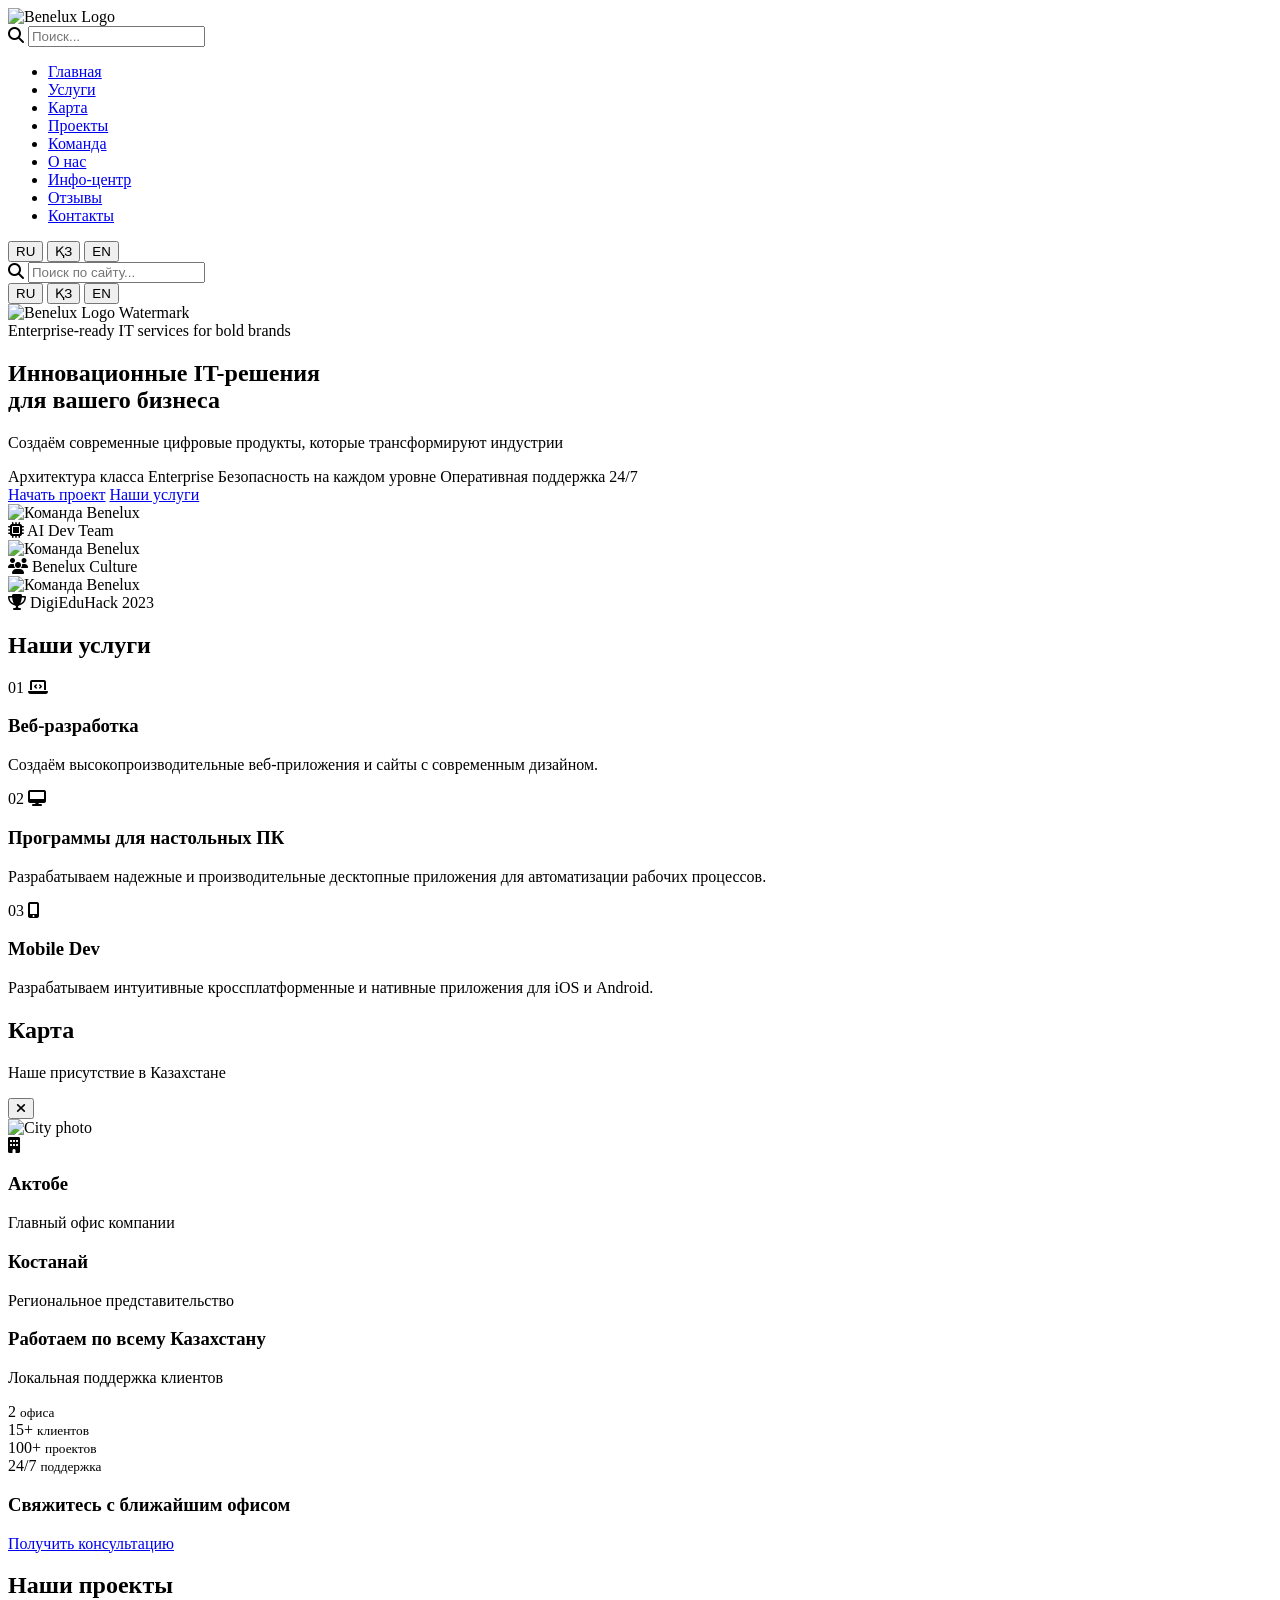
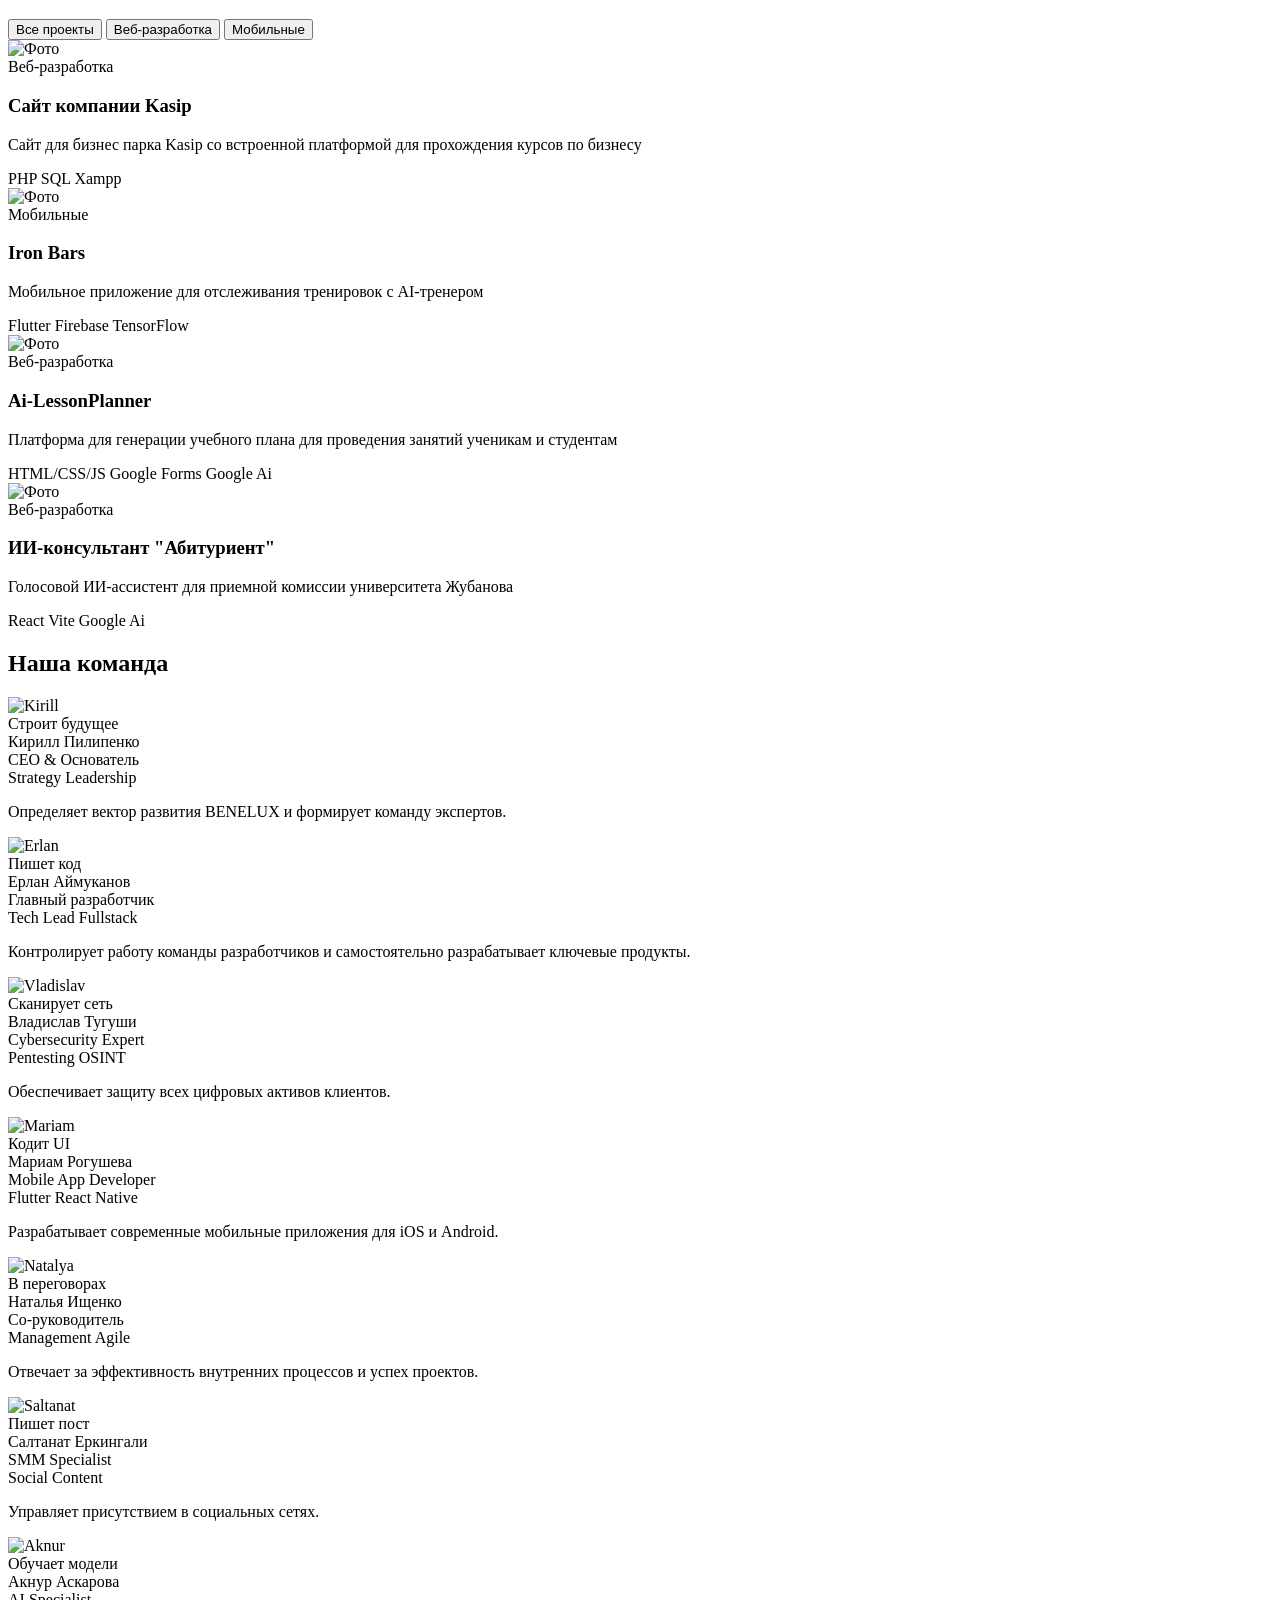
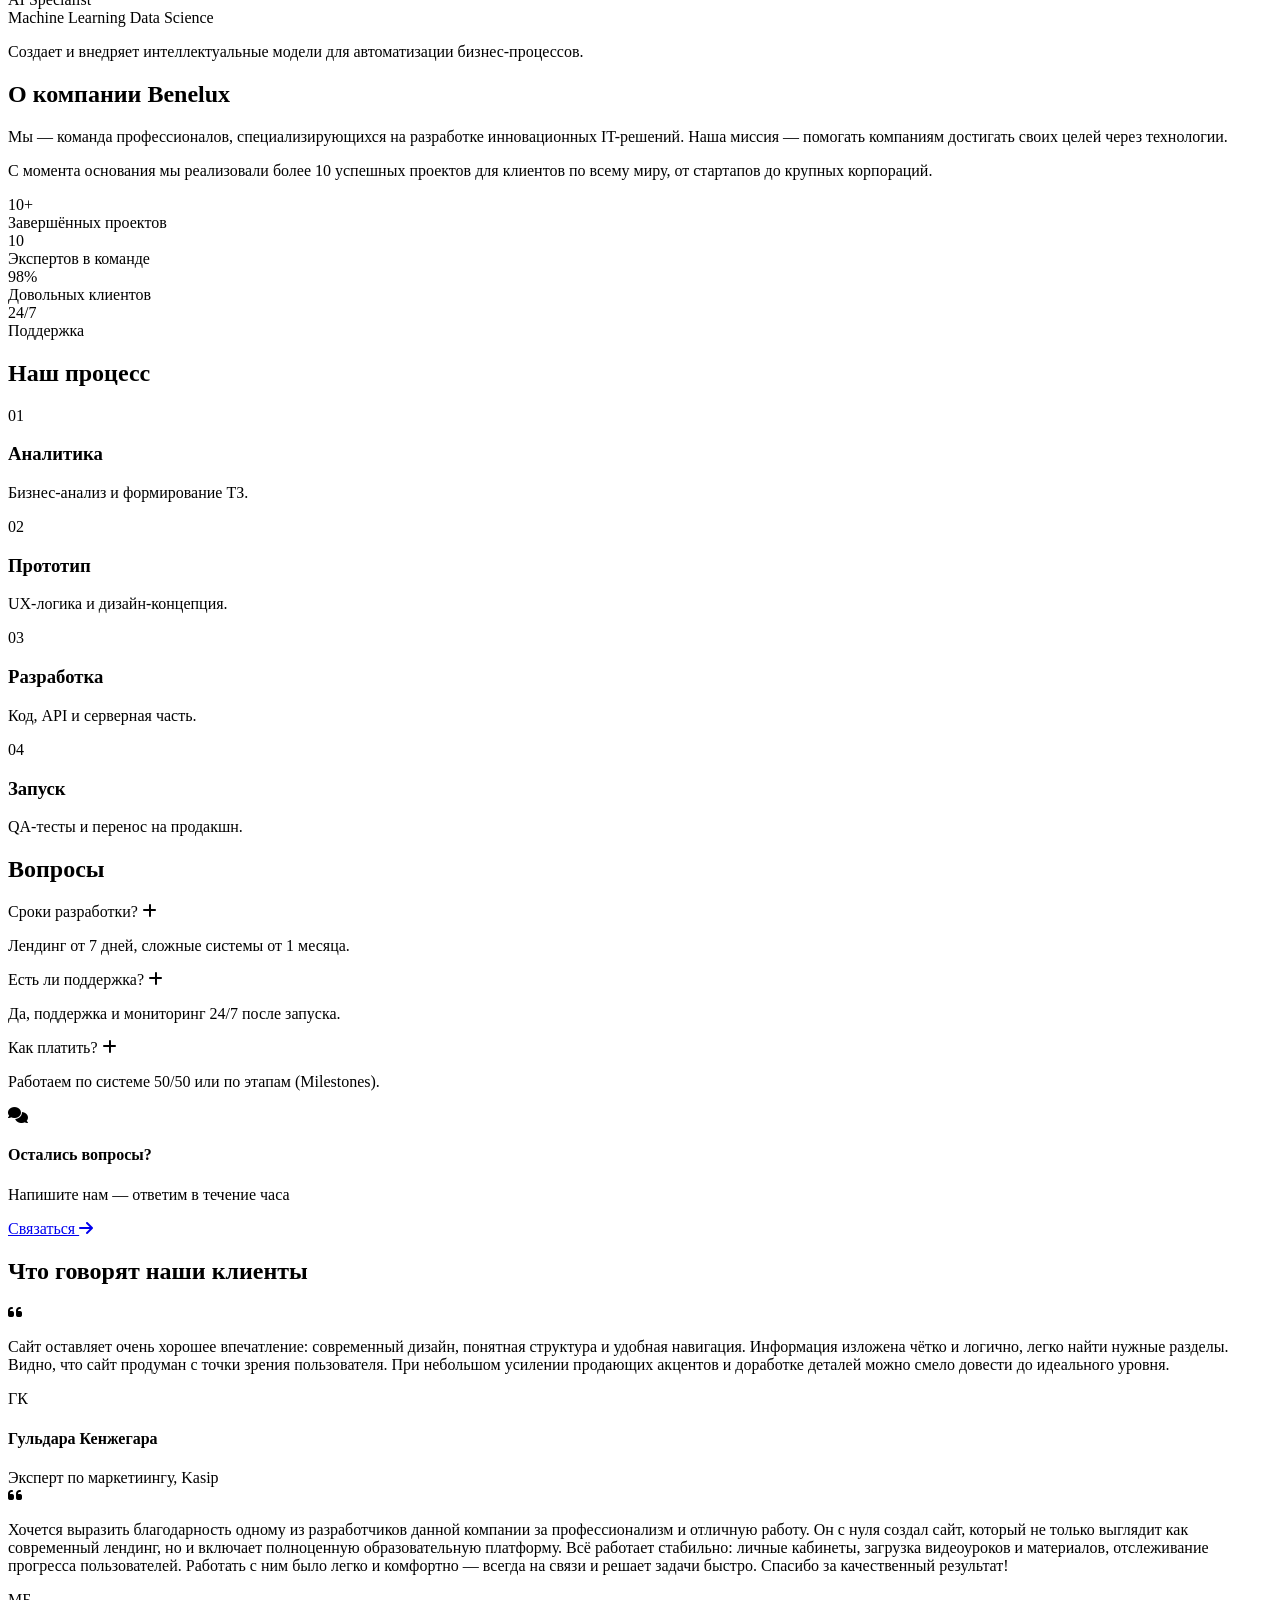
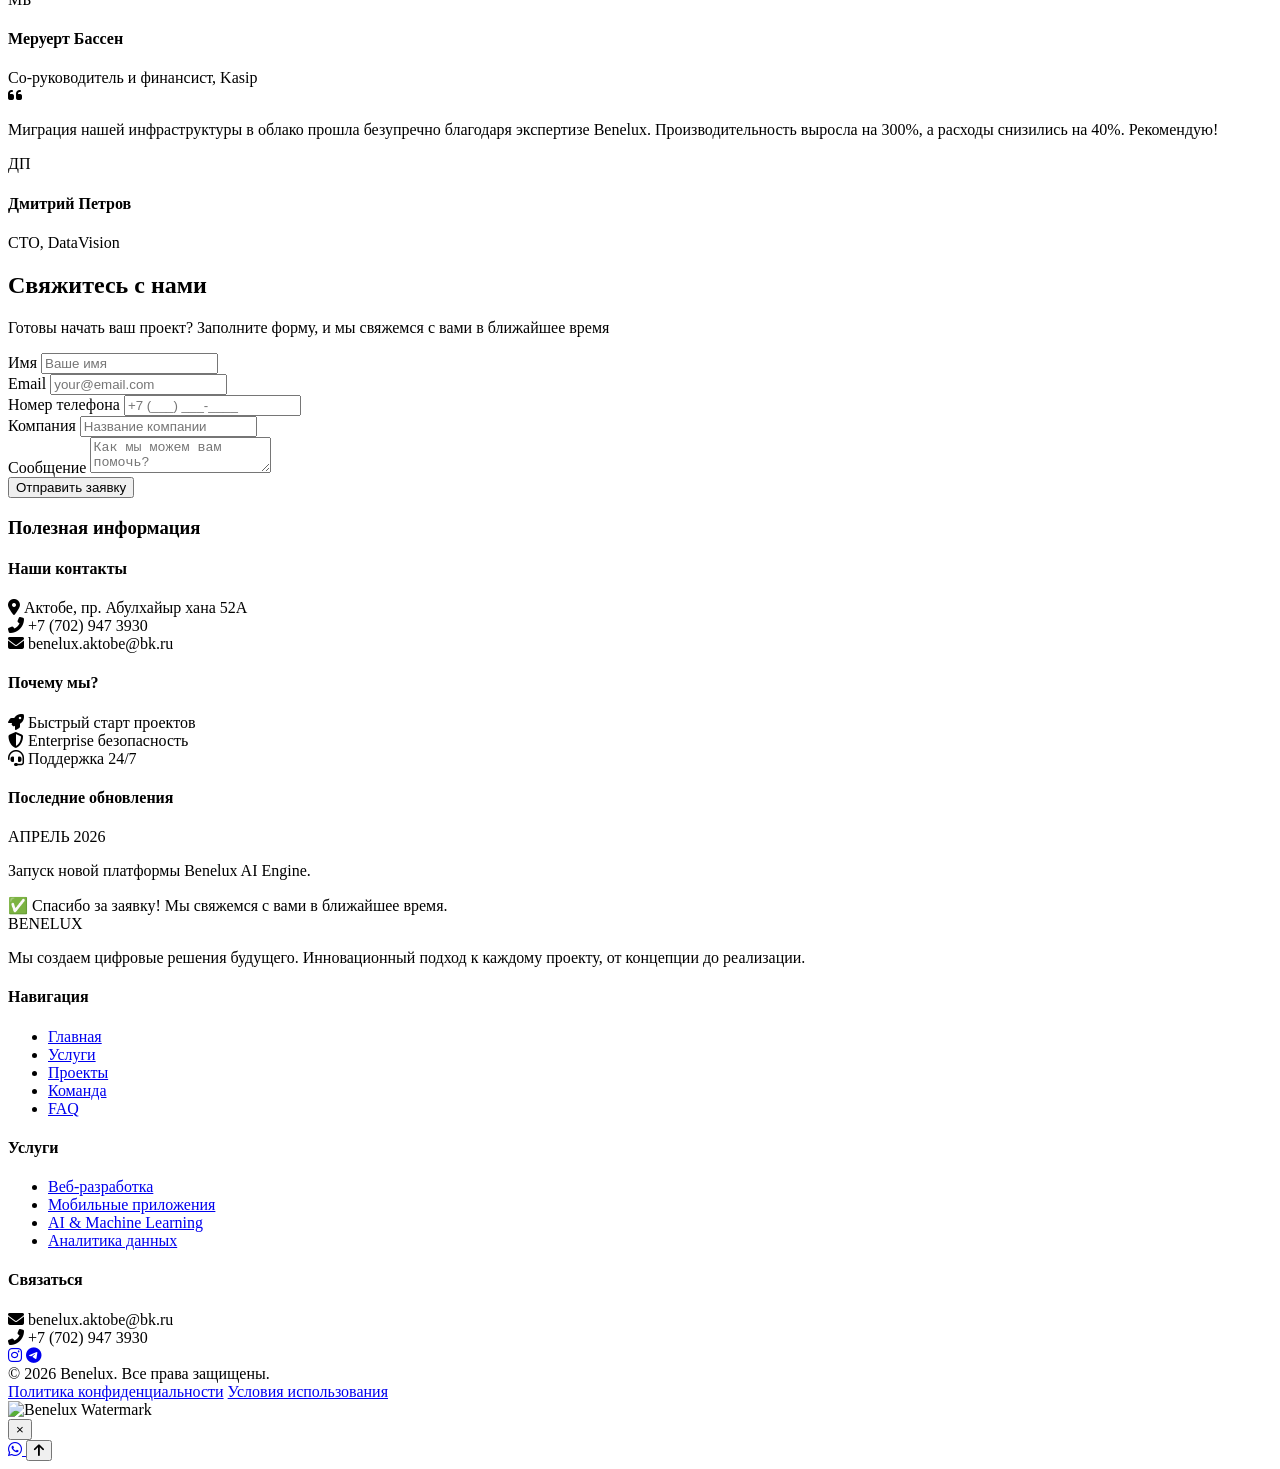
==== commit bfb6007f: "Add files via upload" ====
--- a/index.html
+++ b/index.html
@@ -1,662 +1,766 @@
-<!DOCTYPE html>
-<html lang="ru">
-
-<head>
-    <meta charset="UTF-8">
-    <meta name="viewport" content="width=device-width, initial-scale=1.0">
-    <title>Benelux - Инновационные IT-решения</title>
-    <link rel="preconnect" href="https://fonts.googleapis.com">
-    <link rel="preconnect" href="https://fonts.gstatic.com" crossorigin>
-    <link href="https://fonts.googleapis.com/css2?family=Space+Grotesk:wght@300;400;500;600;700&display=swap" rel="stylesheet">
-    <link rel="stylesheet" href="css/style.css">
-    <link rel="icon" href="benelux.png" type="image/x-icon">
-    <link rel="shortcut icon" href="benelux.png" type="image/x-icon">
-    <link rel="stylesheet" href="https://cdnjs.cloudflare.com/ajax/libs/font-awesome/6.5.1/css/all.min.css"
-        integrity="sha512-DTOQO9RWCH3ppGqcWaEA1BIZOC6xxalwEsw9c2QQeAIftl+Vegovlnee1c9QX4TctnWMn13TZye+giMm8e2LwA=="
-        crossorigin="anonymous" referrerpolicy="no-referrer" />
-    <!-- Google tag (gtag.js) -->
-    <script async src="https://www.googletagmanager.com/gtag/js?id=G-LQ0NDC5FB7"></script>
-    <script>
-        window.dataLayer = window.dataLayer || [];
-        function gtag(){dataLayer.push(arguments);}
-        gtag('js', new Date());
-        
-        gtag('config', 'G-LQ0NDC5FB7');
-    </script>
-</head>
-
-<body>
-    <header id="header">
-        <nav>
-            <div class="logo" onclick="scrollToTop()">
-                <img src="benelux.png" alt="Benelux Logo" class="logo-img">
-            </div>
-            <div class="nav-center" id="navCenter">
-                <ul class="nav-links">
-                    <li><a href="#home" onclick="closeMenu()" data-i18n="nav_home">Главная</a></li>
-                    <li><a href="#services" onclick="closeMenu()" data-i18n="nav_services">Услуги</a></li>
-                    <li><a href="#projects" onclick="closeMenu()" data-i18n="nav_projects">Проекты</a></li>
-                    <li><a href="#team" onclick="closeMenu()" data-i18n="nav_team">Команда</a></li>
-                    <li><a href="#about" onclick="closeMenu()" data-i18n="nav_about">О нас</a></li>
-                    <li><a href="#process" onclick="closeMenu()" data-i18n="nav_process">Процесс</a></li>
-                    <li><a href="#faq" onclick="closeMenu()" data-i18n="nav_faq">FAQ</a></li>
-                    <li><a href="#testimonials" onclick="closeMenu()" data-i18n="nav_testimonials">Отзывы</a></li>
-                    <li><a href="#contact" onclick="closeMenu()" data-i18n="nav_contact">Контакты</a></li>
-                </ul>
-                <div class="language-switcher-mobile">
-                    <button class="lang-btn active" id="langRuMobile" onclick="changeLanguage('ru')">RU</button>
-                    <button class="lang-btn" id="langKkMobile" onclick="changeLanguage('kk')">ҚЗ</button>
-                    <button class="lang-btn" id="langEnMobile" onclick="changeLanguage('en')">EN</button>
-                </div>
-            </div>
-            <div class="language-switcher-desktop">
-                <button class="lang-btn active" id="langRu" onclick="changeLanguage('ru')">RU</button>
-                <button class="lang-btn" id="langKk" onclick="changeLanguage('kk')">ҚЗ</button>
-                <button class="lang-btn" id="langEn" onclick="changeLanguage('en')">EN</button>
-            </div>
-            <div class="hamburger" id="hamburger" onclick="toggleMenu()">
-                <span></span>
-                <span></span>
-                <span></span>
-            </div>
-        </nav>
-    </header>
-
-    <section class="hero" id="home">
-        <div class="hero-container">
-            <div class="hero-content">
-                <h1><span data-i18n="hero_title1">Инновационные</span> <span class="gradient-text"
-                        data-i18n="hero_title2">IT-решения</span><br><span data-i18n="hero_title3">для вашего бизнеса</span>
-                </h1>
-                <p data-i18n="hero_subtitle">Создаём современные цифровые продукты, которые трансформируют индустрии</p>
-                <div class="cta-buttons">
-                    <a href="#contact" class="btn-primary" data-i18n="hero_btn1">Начать проект</a>
-                    <a href="#services" class="btn-secondary" data-i18n="hero_btn2">Наши услуги</a>
-                </div>
-            </div>
-            <div class="hero-visual">
-                <div class="orb orb-1"></div>
-                <div class="orb orb-2"></div>
-                <div class="orb orb-3"></div>
-                <img src="benelux.png" alt="Hero Image" class="hero-logo-float">
-            </div>
-        </div>
-    </section>
-
-    <section class="services" id="services">
-        <h2 class="section-title"><span data-i18n="services_title1">Наши</span> <span class="gradient-text"
-                data-i18n="services_title2">услуги</span></h2>
-        <div class="services-grid bento-grid">
-            <div class="service-card bento-wide" onclick="openModal('web')">
-                <img src="https://images.unsplash.com/photo-1498050108023-c5249f4df085?auto=format&fit=crop&q=80&w=1200" class="service-bg-img" alt="">
-                <div class="service-overlay-gradient"></div>
-                <div class="service-content-wrapper">
-                    <span class="service-icon">💻</span>
-                    <div>
-                        <h3 data-i18n="service_web_title">Веб-разработка</h3>
-                        <p data-i18n="service_web_desc">Создаём высокопроизводительные веб-приложения и сайты с современным
-                            дизайном и безупречной функциональностью</p>
-                        <button class="service-btn" data-i18n="service_btn">Подробнее →</button>
-                    </div>
-                </div>
-            </div>
-            <div class="service-card bento-tall" onclick="openModal('mobile')">
-                <img src="https://images.unsplash.com/photo-1512941937669-90a1b58e7e9c?auto=format&fit=crop&q=80&w=800" class="service-bg-img" alt="">
-                <div class="service-overlay-gradient"></div>
-                <div class="service-content-wrapper">
-                    <span class="service-icon">📱</span>
-                    <div>
-                        <h3 data-i18n="service_mobile_title">Мобильные приложения</h3>
-                        <p data-i18n="service_mobile_desc">Разрабатываем нативные и кроссплатформенные мобильные приложения для
-                            iOS и Android</p>
-                        <button class="service-btn" data-i18n="service_btn">Подробнее →</button>
-                    </div>
-                </div>
-            </div>
-            <div class="service-card" onclick="openModal('cloud')">
-                <img src="https://images.unsplash.com/photo-1451187580459-43490279c0fa?auto=format&fit=crop&q=80&w=800" class="service-bg-img" alt="">
-                <div class="service-overlay-gradient"></div>
-                <div class="service-content-wrapper">
-                    <span class="service-icon">☁️</span>
-                    <div>
-                        <h3 data-i18n="service_cloud_title">Облачные решения</h3>
-                        <p data-i18n="service_cloud_desc">Проектируем и внедряем масштабируемую облачную инфраструктуру для
-                            вашего бизнеса</p>
-                        <button class="service-btn" data-i18n="service_btn">Подробнее →</button>
-                    </div>
-                </div>
-            </div>
-            <div class="service-card" onclick="openModal('ai')">
-                <img src="https://images.unsplash.com/photo-1620712943543-bcc4688e7485?auto=format&fit=crop&q=80&w=800" class="service-bg-img" alt="">
-                <div class="service-overlay-gradient"></div>
-                <div class="service-content-wrapper">
-                    <span class="service-icon">🤖</span>
-                    <div>
-                        <h3 data-i18n="service_ai_title">AI & Machine Learning</h3>
-                        <p data-i18n="service_ai_desc">Интегрируем искусственный интеллект и машинное обучение в ваши продукты
-                        </p>
-                        <button class="service-btn" data-i18n="service_btn">Подробнее →</button>
-                    </div>
-                </div>
-            </div>
-            <div class="service-card bento-wide" onclick="openModal('security')">
-                <img src="https://images.unsplash.com/photo-1550751827-4bd374c3f58b?auto=format&fit=crop&q=80&w=1200" class="service-bg-img" alt="">
-                <div class="service-overlay-gradient"></div>
-                <div class="service-content-wrapper">
-                    <span class="service-icon">🔒</span>
-                    <div>
-                        <h3 data-i18n="service_security_title">Кибербезопасность</h3>
-                        <p data-i18n="service_security_desc">Обеспечиваем комплексную защиту ваших данных и инфраструктуры</p>
-                        <button class="service-btn" data-i18n="service_btn">Подробнее →</button>
-                    </div>
-                </div>
-            </div>
-            <div class="service-card" onclick="openModal('analytics')">
-                <img src="https://images.unsplash.com/photo-1551288049-bebda4e38f71?auto=format&fit=crop&q=80&w=800" class="service-bg-img" alt="">
-                <div class="service-overlay-gradient"></div>
-                <div class="service-content-wrapper" style="height: 100%;">
-                    <span class="service-icon">📊</span>
-                    <div>
-                        <h3 data-i18n="service_analytics_title">Аналитика данных</h3>
-                        <p data-i18n="service_analytics_desc">Помогаем принимать обоснованные решения на основе анализа больших
-                            данных</p>
-                        <button class="service-btn" data-i18n="service_btn">Подробнее →</button>
-                    </div>
-                </div>
-            </div>
-        </div>
-    </section>
-
-    <section class="projects" id="projects">
-        <h2 class="section-title"><span data-i18n="projects_title1">Наши</span> <span class="gradient-text"
-                data-i18n="projects_title2">проекты</span></h2>
-        <div class="filter-buttons">
-            <button class="filter-btn active" onclick="filterProjects('all')" data-i18n="filter_all">Все
-                проекты</button>
-            <button class="filter-btn" onclick="filterProjects('web')" data-i18n="filter_web">Веб-разработка</button>
-            <button class="filter-btn" onclick="filterProjects('mobile')" data-i18n="filter_mobile">Мобильные</button>
-            <!--<button class="filter-btn" onclick="filterProjects('cloud')" data-i18n="filter_cloud">Облачные</button>
-            <button class="filter-btn" onclick="filterProjects('ai')" data-i18n="filter_ai">AI/ML</button>
-            <button class="filter-btn" onclick="filterProjects('bot')" data-i18n="filter_bot">Боты</button>-->
-        </div>
-        <div class="projects-grid">
-            <div class="project-card clickable" data-category="web" onclick="openProjectModal('web')">
-                <img src="images/1.png" alt="Фото" class="project-bg">
-                <div class="project-overlay">
-                    <span class="project-category" data-i18n="filter_web">Веб-разработка</span>
-                    <h3>Сайт компании Kasip</h3>
-                    <p data-i18n="project_fintech_desc">Сайт для бизнес парка Kasip со встроенной платформой для прохождения курсов по бизнесу
-                    </p>
-                    <div class="project-tech">
-                        <span class="tech-tag">PHP</span>
-                        <span class="tech-tag">SQL</span>
-                        <span class="tech-tag">Xampp</span>
-                    </div>
-                </div>
-            </div>
-            <div class="project-card clickable" data-category="mobile" onclick="openProjectModal('mobile')">
-                <img src="images/2.png" alt="Фото" class="project-bg">
-                <div class="project-overlay">
-                    <span class="project-category" data-i18n="filter_mobile">Мобильные</span>
-                    <h3>Iron Bars</h3>
-                    <p data-i18n="project_fitness_desc">Мобильное приложение для отслеживания тренировок с AI-тренером
-                    </p>
-                    <div class="project-tech">
-                        <span class="tech-tag">Flutter</span>
-                        <span class="tech-tag">Firebase</span>
-                        <span class="tech-tag">TensorFlow</span>
-                    </div>
-                </div>
-            </div>
-            <div class="project-card clickable" data-category="web" onclick="openProjectModal('web')">
-                <img src="images/3.png" alt="Фото" class="project-bg">
-                <div class="project-overlay">
-                    <span class="project-category" data-i18n="filter_web">Веб-разработка</span>
-                    <h3>Ai-LessonPlanner</h3>
-                    <p data-i18n="project_dashboard_desc">Платформа для генерации учебного плана для проведения занятий
-                        ученикам и студентам</p>
-                    <div class="project-tech">
-                        <span class="tech-tag">HTML/CSS/JS</span>
-                        <span class="tech-tag">Google Forms</span>
-                        <span class="tech-tag">Google Ai</span>
-                    </div>
-                </div>
-            </div>
-            <div class="project-card clickable" data-category="mobile" onclick="openProjectModal('mobile')">
-                <img src="images/4.png" alt="Фото" class="project-bg">
-                <div class="project-overlay">
-                    <span class="project-category" data-i18n="filter_mobile">Мобильные</span>
-                    <h3>QazaqSteps</h3>
-                    <p data-i18n="project_fitness_desc">Мобильное приложение для туризма по городам 
-                        Актобе и Костанай</p>
-                    <div class="project-tech">
-                        <span class="tech-tag">React Native</span>
-                        <span class="tech-tag">Expo Go</span>
-                    </div>
-                </div>
-            </div>
-            <div class="project-card clickable" data-category="web" onclick="openProjectModal('web')">
-                <img src="images/5.png" alt="Фото" class="project-bg">
-                <div class="project-overlay">
-                    <span class="project-category" data-i18n="filter_web">Веб-разработка</span>
-                    <h3>ИИ-консультант "Абитуриент"</h3>
-                    <p data-i18n="project_dashboard_desc">Голосовой ИИ-ассистент для приемной комиссии 
-                        университета Жубанова</p>
-                    <div class="project-tech">
-                        <span class="tech-tag">React</span>
-                        <span class="tech-tag">Vite</span>
-                        <span class="tech-tag">Google Ai</span>
-                    </div>
-                </div>
-            </div>
-        </div>
-    </section>
-
-    <section class="team" id="team">
-        <h2 class="section-title"><span data-i18n="team_title1">Наша</span> <span class="gradient-text"
-                data-i18n="team_title2">команда</span></h2>
-        <div class="team-grid">
-            <!-- Team Member 1 -->
-            <div class="team-card-new">
-                <img src="images/team1.jpg" alt="" class="team-avatar-new">
-                <div class="team-info-new">
-                    <h4 class="team-name" data-i18n="team_member1_name">Кирилл Пилипенко</h4>
-                    <span class="team-role" data-i18n="team_member1_role">CEO & Основатель</span>
-                    <p class="team-bio" data-i18n="team_member1_bio">Определяет вектор развития BENELUX и формирует команду экспертов для реализации инновационных проектов.</p>
-                </div>
-            </div>
-            <!-- Team Member 2 -->
-            <div class="team-card-new">
-                <img src="images/team2.jpg" alt="" class="team-avatar-new">
-                <div class="team-info-new">
-                    <h4 class="team-name" data-i18n="team_member2_name">Ерлан Аймуканов</h4>
-                    <span class="team-role" data-i18n="team_member2_role">Со-руководитель</span>
-                    <p class="team-bio" data-i18n="team_member2_bio">Отвечает за эффективность внутренних процессов и успешное завершение всех ключевых проектов.</p>
-                </div>
-            </div>
-            <!-- Team Member 3 -->
-            <div class="team-card-new">
-                <img src="images/team10.jpg" alt="" class="team-avatar-new">
-                <div class="team-info-new">
-                    <h4 class="team-name" data-i18n="team_member2_name">Каламша Баймухан</h4>
-                    <span class="team-role" data-i18n="team_member2_role">Project Manager</span>
-                    <p class="team-bio" data-i18n="team_member2_bio">Координирует работу команды, управляет ресурсами и рисками, гарантируя выполнение задач в установленные сроки и с соблюдением стандартов качества.</p>
-                </div>
-            </div>
-            <!-- Team Member 4 -->
-            <div class="team-card-new">
-                <img src="images/team3.jpg" alt="" class="team-avatar-new">
-                <div class="team-info-new">
-                    <h4 class="team-name" data-i18n="team_member3_name">Владислав Тугуши</h4>
-                    <span class="team-role" data-i18n="team_member3_role">Специалист по кибербезопасности</span>
-                    <p class="team-bio" data-i18n="team_member3_bio">Обеспечивает комплексную защиту всех цифровых активов клиентов и инфраструктуры компании.</p>
-                </div>
-            </div>
-            <!-- Team Member 5 -->
-            <div class="team-card-new">
-                <img src="images/team4.jpg" alt="" class="team-avatar-new">
-                <div class="team-info-new">
-                    <h4 class="team-name" data-i18n="team_member4_name">Никита Мальцев</h4>
-                    <span class="team-role" data-i18n="team_member4_role">Специалист по ИИ</span>
-                    <p class="team-bio" data-i18n="team_member4_bio">Разрабатывает и внедряет нейронные сети для оптимизации бизнес-процессов и создания новых продуктов.</p>
-                </div>
-            </div>
-            <!-- Team Member 6 -->
-            <div class="team-card-new">
-                <img src="images/team5.jpg" alt="" class="team-avatar-new">
-                <div class="team-info-new">
-                    <h4 class="team-name" data-i18n="team_member5_name">Карабура Айтжанов</h4>
-                    <span class="team-role" data-i18n="team_member5_role">Мобилограф</span>
-                    <p class="team-bio" data-i18n="team_member5_bio">Создает высококачественный видеоконтент, отражающий экспертизу и жизнь команды BENELUX.</p>
-                </div>
-            </div>
-            <!-- Team Member 7 -->
-            <div class="team-card-new">
-                <img src="images/team6.jpg" alt="" class="team-avatar-new">
-                <div class="team-info-new">
-                    <h4 class="team-name" data-i18n="team_member6_name">Мариам Рогушева</h4>
-                    <span class="team-role" data-i18n="team_member6_role">Дизайнер</span>
-                    <p class="team-bio" data-i18n="team_member6_bio">Превращает сложные идеи в интуитивно понятные и эстетически привлекательные интерфейсы.</p>
-                </div>
-            </div>
-            <!-- Team Member 8 -->
-            <div class="team-card-new">
-                <img src="images/team7.jpg" alt="" class="team-avatar-new">
-                <div class="team-info-new">
-                    <h4 class="team-name" data-i18n="team_member7_name">Наталья Ищенко</h4>
-                    <span class="team-role" data-i18n="team_member7_role">Тестировщик</span>
-                    <p class="team-bio" data-i18n="team_member7_bio">Обеспечивает безупречную работу продукта, выявляя и устраняя критические ошибки до релиза.</p>
-                </div>
-            </div>
-            <!-- Team Member 9 -->
-            <div class="team-card-new">
-                <img src="images/team8.jpg" alt="" class="team-avatar-new">
-                <div class="team-info-new">
-                    <h4 class="team-name" data-i18n="team_member8_name">Салтанат Еркингали</h4>
-                    <span class="team-role" data-i18n="team_member8_role">SMM-специалист</span>
-                    <p class="team-bio" data-i18n="team_member8_bio">Управляет присутствием BENELUX в социальных сетях, строит сообщество и привлекает целевую аудиторию.</p>
-                </div>
-            </div>
-            <!-- Team Member 10 -->
-            <div class="team-card-new">
-                <img src="images/team9.jpg" alt="" class="team-avatar-new">
-                <div class="team-info-new">
-                    <h4 class="team-name" data-i18n="team_member9_name">Акнур Аскарова</h4>
-                    <span class="team-role" data-i18n="team_member9_role">Переводчик</span>
-                    <p class="team-bio" data-i18n="team_member9_bio">Обеспечивает точную языковую адаптацию продуктов и коммуникаций, стирая границы между технологиями и глобальным рынком.</p>
-                </div>
-            </div>
-        </div>
-    </section>
-
-    <section class="about" id="about">
-        <div class="about-content">
-            <div class="about-text">
-                <h2><span data-i18n="about_title1">О компании</span> <span class="gradient-text">Benelux</span></h2>
-                <p data-i18n="about_text1">Мы — команда профессионалов, специализирующихся на разработке инновационных
-                    IT-решений. Наша миссия — помогать компаниям достигать своих целей через технологии.</p>
-                <p data-i18n="about_text2">С момента основания мы реализовали более 10 успешных проектов для клиентов
-                    по всему миру, от стартапов до крупных корпораций.</p>
-            </div>
-            <div class="stats">
-                <div class="stat-item">
-                    <div class="stat-number">10+</div>
-                    <div class="stat-label" data-i18n="stat_projects">Завершённых проектов</div>
-                </div>
-                <div class="stat-item">
-                    <div class="stat-number">10</div>
-                    <div class="stat-label" data-i18n="stat_experts">Экспертов в команде</div>
-                </div>
-                <div class="stat-item">
-                    <div class="stat-number">98%</div>
-                    <div class="stat-label" data-i18n="stat_clients">Довольных клиентов</div>
-                </div>
-                <div class="stat-item">
-                    <div class="stat-number">24/7</div>
-                    <div class="stat-label" data-i18n="stat_support">Поддержка</div>
-                </div>
-            </div>
-        </div>
-    </section>
-
-    <section class="process" id="process">
-        <h2 class="section-title">
-            <span data-i18n="process_title1">Наш</span>
-            <span class="gradient-text" data-i18n="process_title2">процесс</span>
-        </h2>
-        <div class="process-steps">
-            <div class="step-card">
-                <div class="step-number">01</div>
-                <h3 data-i18n="step1_title">Аналитика</h3>
-                <p data-i18n="step1_desc">Изучаем ваш бизнес, конкурентов и формируем детальное ТЗ.</p>
-            </div>
-            <div class="step-card">
-                <div class="step-number">02</div>
-                <h3 data-i18n="step2_title">Прототип</h3>
-                <p data-i18n="step2_desc">Создаем визуальную структуру и логику взаимодействия (UX/UI).</p>
-            </div>
-            <div class="step-card">
-                <div class="step-number">03</div>
-                <h3 data-i18n="step3_title">Разработка</h3>
-                <p data-i18n="step3_desc">Пишем чистый код и настраиваем серверную часть проекта.</p>
-            </div>
-            <div class="step-card">
-                <div class="step-number">04</div>
-                <h3 data-i18n="step4_title">Запуск</h3>
-                <p data-i18n="step4_desc">Тестируем, переносим на боевой сервер и обучаем вашу команду.</p>
-            </div>
-        </div>
-    </section>
-
-    <section class="testimonials" id="testimonials">
-        <h2 class="section-title"><span data-i18n="testimonials_title1">Что говорят</span> <span class="gradient-text"
-                data-i18n="testimonials_title2">наши клиенты</span></h2>
-        <div class="testimonials-container">
-            <button class="slider-arrow prev" onclick="changeTestimonial(-1)">←</button>
-            <button class="slider-arrow next" onclick="changeTestimonial(1)">→</button>
-            <div class="testimonials-wrapper">
-                <div class="testimonials-track" id="testimonialsTrack">
-                    <div class="testimonial-card">
-                        <div class="testimonial-quote" data-i18n="testimonial1_text">
-                            Сайт оставляет очень хорошее впечатление: современный дизайн, понятная структура и удобная навигация.
-                            Информация изложена чётко и логично, легко найти нужные разделы. Видно, что сайт продуман с точки зрения пользователя.
-                            При небольшом усилении продающих акцентов и доработке деталей можно смело довести до идеального уровня.
-                        </div>
-                        <div class="testimonial-author">
-                            <div class="author-avatar">ГК</div>
-                            <div class="author-info">
-                                <div class="author-name" data-i18n="testimonial1_name">Гульдана Кенжегара</div>
-                                <div class="author-position">Эксперт по маркетиингу</div>
-                                <div class="author-company">Бизнес парк Kasip</div>
-                            </div>
-                        </div>
-                        <div class="testimonial-rating">⭐⭐⭐⭐⭐</div>
-                    </div>
-                    <div class="testimonial-card">
-                        <div class="testimonial-quote" data-i18n="testimonial2_text">
-                            Хочется выразить благодарность одному из разработчиков данной компании за профессионализм и отличную работу.
-                            Он с нуля создал сайт, который не только выглядит как современный лендинг, но и включает полноценную образовательную платформу.
-                            Всё работает стабильно: личные кабинеты, загрузка видеоуроков и материалов, отслеживание прогресса пользователей.
-                            Работать с ним было легко и комфортно — всегда на связи и решает задачи быстро. Спасибо за качественный результат!
-                        </div>
-                        <div class="testimonial-author">
-                            <div class="author-avatar">МБ</div>
-                            <div class="author-info">
-                                <div class="author-name" data-i18n="testimonial2_name">Меруерт Бассен</div>
-                                <div class="author-position">Со-руководитель и финансист</div>
-                                <div class="author-company">Бизнес парк Kasip</div>
-                            </div>
-                        </div>
-                        <div class="testimonial-rating">⭐⭐⭐⭐⭐</div>
-                    </div>
-                    <!--<div class="testimonial-card">
-                        <div class="testimonial-quote" data-i18n="testimonial3_text">
-                            Миграция нашей инфраструктуры в облако прошла безупречно благодаря экспертизе Benelux.
-                            Производительность выросла на 300%, а расходы снизились на 40%. Рекомендую!
-                        </div>
-                        <div class="testimonial-author">
-                            <div class="author-avatar">ДП</div>
-                            <div class="author-info">
-                                <div class="author-name" data-i18n="testimonial3_name">Дмитрий Петров</div>
-                                <div class="author-position">IT Director</div>
-                                <div class="author-company">GlobalTrade Inc</div>
-                            </div>
-                        </div>
-                        <div class="testimonial-rating">⭐⭐⭐⭐⭐</div>
-                    </div>-->
-                </div>
-            </div>
-            <div class="slider-nav">
-                <button class="slider-dot active" onclick="goToTestimonial(0)"></button>
-                <!--<button class="slider-dot" onclick="goToTestimonial(1)"></button>
-                <button class="slider-dot" onclick="goToTestimonial(2)"></button>-->
-            </div>
-        </div>
-    </section>
-
-    <section class="faq" id="faq">
-        <div class="container">
-            <h2 class="section-title">
-                <span data-i18n="faq_title">Часто задаваемые вопросы</span>
-            </h2>
-
-            <div class="faq-container">
-                <div class="faq-item">
-                    <div class="faq-question" onclick="toggleFaq(this)">
-                        <span data-i18n="faq_q1">Сколько времени занимает разработка сайта?</span>
-                        <div class="faq-icon">
-                            <i class="fas fa-plus"></i>
-                        </div>
-                    </div>
-                    <div class="faq-answer">
-                        <div class="answer-content">
-                            <p data-i18n="faq_a1">
-                                Сроки зависят от сложности проекта. Лендинг мы создаем от 7 дней,
-                                а сложный корпоративный портал или интернет-магазин — от 1 месяца.
-                                Каждый этап фиксируется в договоре.
-                            </p>
-                        </div>
-                    </div>
-                </div>
-
-                <div class="faq-item">
-                    <div class="faq-question" onclick="toggleFaq(this)">
-                        <span data-i18n="faq_q2">Предоставляете ли вы поддержку после запуска?</span>
-                        <div class="faq-icon">
-                            <i class="fas fa-plus"></i>
-                        </div>
-                    </div>
-                    <div class="faq-answer">
-                        <div class="answer-content">
-                            <p data-i18n="faq_a2">
-                                Да, мы не бросаем проекты. В стоимость включена техническая поддержка
-                                в течение первого месяца, а также мониторинг серверов 24/7 и оперативное
-                                исправление любых ошибок.
-                            </p>
-                        </div>
-                    </div>
-                </div>
-
-                <div class="faq-item">
-                    <div class="faq-question" onclick="toggleFaq(this)">
-                        <span data-i18n="faq_q3">Как происходит оплата услуг?</span>
-                        <div class="faq-icon">
-                            <i class="fas fa-plus"></i>
-                        </div>
-                    </div>
-                    <div class="faq-answer">
-                        <div class="answer-content">
-                            <p data-i18n="faq_a3">
-                                Обычно мы работаем по системе 50/50: предоплата перед стартом
-                                и финальный расчет после приема всех работ. Возможна поэтапная
-                                оплата для крупных проектов.
-                            </p>
-                        </div>
-                    </div>
-                </div>
-            </div>
-        </div>
-    </section>
-
-    <section class="contact" id="contact">
-        <h2 class="section-title"><span data-i18n="contact_title1">Свяжитесь</span> <span class="gradient-text"
-                data-i18n="contact_title2">с нами</span></h2>
-        <p style="color: #b0b0b0; margin-bottom: 20px;" data-i18n="contact_subtitle">Готовы начать ваш проект? Заполните
-            форму, и мы свяжемся с вами в ближайшее время</p>
-        <form class="contact-form" id="contactForm">
-            <div class="form-group">
-                <label data-i18n="form_name">Имя</label>
-                <input type="text" id="name" required placeholder="">
-            </div>
-            <div class="form-group">
-                <label>Email</label>
-                <input type="email" id="email" required placeholder="your@email.com">
-            </div>
-            <div class="form-group">
-                <label data-i18n="form_phone">Номер телефон</label>
-                <input type="phone" id="phone" required placeholder="">
-            </div>
-            <div class="form-group">
-                <label data-i18n="form_company">Компания</label>
-                <input type="text" id="company" placeholder="">
-            </div>
-            <div class="form-group">
-                <label data-i18n="form_message">Сообщение</label>
-                <textarea id="message" required placeholder=""></textarea>
-            </div>
-            <button type="submit" class="btn-primary" data-i18n="form_submit">Отправить заявку</button>
-        </form>
-        <div class="success-message" id="successMessage" data-i18n="form_success">
-            ✅ Спасибо за заявку! Мы свяжемся с вами в ближайшее время.
-        </div>
-    </section>
-
-    <footer>
-        <div class="footer-container">
-            <div class="footer-info">
-                <div class="logo footer-logo">
-                    <img src="benelux.png" alt="Benelux Logo" class="logo-img">
-                </div>
-                <p class="footer-description">
-                    Мы создаем цифровые решения будущего. Инновационный подход к каждому проекту, от концепции до
-                    реализации.
-                </p>
-            </div>
-
-            <div class="footer-links">
-                <h4>Навигация</h4>
-                <ul>
-                    <li><a href="#hero">Главная</a></li>
-                    <li><a href="#services">Услуги</a></li>
-                    <li><a href="#projects">Проекты</a></li>
-                    <li><a href="#team">Команда</a></li>
-                    <li><a href="#faq">FAQ</a></li>
-                </ul>
-            </div>
-
-            <div class="footer-links">
-                <h4>Услуги</h4>
-                <ul>
-                    <li><a href="#services">Веб-разработка</a></li>
-                    <li><a href="#services">Мобильные приложения</a></li>
-                    <li><a href="#services">AI & Machine Learning</a></li>
-                    <li><a href="#services">Аналитика данных</a></li>
-                </ul>
-            </div>
-
-            <div class="footer-links">
-                <h4>Связаться</h4>
-                <div class="footer-contact-item">
-                    <i class="fas fa-envelope"></i>
-                    <span>benelux.aktobe@bk.ru</span>
-                </div>
-                <div class="footer-contact-item">
-                    <i class="fas fa-phone-alt"></i>
-                    <span>+7 (702) 947 3930</span>
-                </div>
-                <div class="footer-socials">
-                    <a href="https://www.instagram.com/benelux_aqtobe?igsh=MWJ3NTNwcTJ2bHpjaw==" class="social-link"><i class="fab fa-instagram"></i></a>
-                    <a href="https://t.me/beneluxtech" class="social-link"><i class="fab fa-telegram"></i></a>
-                </div>
-            </div>
-        </div>
-
-        <div class="footer-bottom">
-            <div class="copyright">
-                © 2026 Benelux. Все права защищены.
-            </div>
-            <div class="footer-legal">
-                <a href="#">Политика конфиденциальности</a>
-                <a href="#">Условия использования</a>
-            </div>
-        </div>
-    </footer>
-
-    <div class="modal" id="serviceModal">
-        <div class="modal-content">
-            <button class="modal-close" onclick="closeModal('serviceModal')">×</button>
-            <div id="modalBody"></div>
-        </div>
-    </div>
-
-    
-    <div class="modal project-modal" id="projectModal">
-        <div class="modal-content project-modal-content">
-            <button class="modal-close" onclick="closeModal('projectModal')">×</button>
-            <div id="projectModalBody" class="project-modal-body"></div>
-        </div>
-    </div>
-
-    <div class="notification" id="notification"></div>
-    <div class="floating-actions">
-        <a href="https://wa.me/77029473930" class="float-btn whatsapp" target="_blank">
-            <i class="fab fa-whatsapp"></i>
-        </a>
-        <button class="float-btn scroll-top" id="scrollTopBtn" onclick="scrollToTop()">
-            <i class="fas fa-arrow-up"></i>
-        </button>
-    </div>
-    <script src="JS/main.js"></script>
-</body>
-
-</html>
+<!DOCTYPE html>
+<html lang="ru">
+
+<head>
+    <meta charset="UTF-8">
+    <meta name="viewport" content="width=device-width, initial-scale=1.0">
+    <title>Benelux - Инновационные IT-решения</title>
+    <link rel="stylesheet" href="css/style.css">
+    <link rel="icon" href="benelux.png" type="image/x-icon">
+    <link rel="shortcut icon" href="benelux.png" type="image/x-icon">
+    <link rel="stylesheet" href="https://cdnjs.cloudflare.com/ajax/libs/font-awesome/6.5.1/css/all.min.css"
+        integrity="sha512-DTOQO9RWCH3ppGqcWaEA1BIZOC6xxalwEsw9c2QQeAIftl+Vegovlnee1c9QX4TctnWMn13TZye+giMm8e2LwA=="
+        crossorigin="anonymous" referrerpolicy="no-referrer" />
+    <link rel="stylesheet" href="https://unpkg.com/leaflet@1.9.4/dist/leaflet.css" />
+    <!-- Google tag (gtag.js) -->
+    <script async src="https://www.googletagmanager.com/gtag/js?id=G-LQ0NDC5FB7"></script>
+    <script>
+        window.dataLayer = window.dataLayer || [];
+        function gtag() { dataLayer.push(arguments); }
+        gtag('js', new Date());
+
+        gtag('config', 'G-LQ0NDC5FB7');
+    </script>
+</head>
+
+<body>
+
+    <div class="fx-vignette" aria-hidden="true"></div>
+    <header id="header">
+        <nav>
+            <div class="nav-logo-container" onclick="scrollToTop()">
+                <img src="images/new-logo.png" alt="Benelux Logo" class="nav-logo">
+            </div>
+            
+            <div class="nav-center" id="navCenter">
+                <div class="search-bar-premium mobile-search">
+                    <i class="fas fa-search"></i>
+                    <input type="text" id="siteSearchMobile" placeholder="Поиск..." data-i18n="search_placeholder">
+                    <div id="searchDropdownMobile" class="search-dropdown"></div>
+                </div>
+
+                <ul class="nav-links">
+                    <li><a href="#home" onclick="closeMenu()" data-i18n="nav_home">Главная</a></li>
+                    <li><a href="#services" onclick="closeMenu()" data-i18n="nav_services">Услуги</a></li>
+                    <li><a href="#map" onclick="closeMenu()" data-i18n="nav_map">Карта</a></li>
+                    <li><a href="#projects" onclick="closeMenu()" data-i18n="nav_projects">Проекты</a></li>
+                    <li><a href="#team" onclick="closeMenu()" data-i18n="nav_team">Команда</a></li>
+                    <li><a href="#about" onclick="closeMenu()" data-i18n="nav_about">О нас</a></li>
+                    <li><a href="#info-hub" onclick="closeMenu()" data-i18n="nav_process">Инфо-центр</a></li>
+                    <li><a href="#testimonials" onclick="closeMenu()" data-i18n="nav_testimonials">Отзывы</a></li>
+                    <li><a href="#contact" onclick="closeMenu()" data-i18n="nav_contact">Контакты</a></li>
+                </ul>
+
+                <div class="language-switcher-mobile">
+                    <button class="lang-btn active" id="langRuMobile" onclick="changeLanguage('ru')">RU</button>
+                    <button class="lang-btn" id="langKkMobile" onclick="changeLanguage('kk')">ҚЗ</button>
+                    <button class="lang-btn" id="langEnMobile" onclick="changeLanguage('en')">EN</button>
+                </div>
+            </div>
+
+            <div class="nav-right-container">
+                <div class="search-bar-premium">
+                    <i class="fas fa-search"></i>
+                    <input type="text" id="siteSearch" placeholder="Поиск по сайту..." data-i18n="search_placeholder">
+                    <div id="searchDropdown" class="search-dropdown"></div>
+                </div>
+                <div class="language-switcher-desktop">
+                    <button class="lang-btn active" id="langRu" onclick="changeLanguage('ru')">RU</button>
+                    <button class="lang-btn" id="langKk" onclick="changeLanguage('kk')">ҚЗ</button>
+                    <button class="lang-btn" id="langEn" onclick="changeLanguage('en')">EN</button>
+                </div>
+            </div>
+
+            <div class="hamburger" id="hamburger" onclick="toggleMenu()">
+                <span></span>
+                <span></span>
+                <span></span>
+            </div>
+        </nav>
+    </header>
+
+    <section class="hero" id="home">
+        <div class="hero-watermark" aria-hidden="true">
+            <img src="images/new-logo.png" alt="Benelux Logo Watermark">
+        </div>
+        <div class="hero-content">
+            <div class="hero-layout">
+                <div class="hero-copy">
+                    <div class="hero-eyebrow" data-i18n="hero_eyebrow">Enterprise-ready IT services for bold brands
+                    </div>
+                    <h1>
+                        <span data-i18n="hero_title1">Инновационные</span>
+                        <span class="gradient-text" data-i18n="hero_title2">IT-решения</span><br>
+                        <span data-i18n="hero_title3">для вашего бизнеса</span>
+                    </h1>
+                    <p data-i18n="hero_subtitle">Создаём современные цифровые продукты, которые трансформируют индустрии
+                    </p>
+                    <div class="hero-highlights">
+                        <span data-i18n="hero_highlight1">Архитектура класса Enterprise</span>
+                        <span data-i18n="hero_highlight2">Безопасность на каждом уровне</span>
+                        <span data-i18n="hero_highlight3">Оперативная поддержка 24/7</span>
+                    </div>
+                    <div class="cta-buttons">
+                        <a href="#contact" class="btn-primary" data-i18n="hero_btn1">Начать проект</a>
+                        <a href="#services" class="btn-secondary" data-i18n="hero_btn2">Наши услуги</a>
+                    </div>
+                </div>
+
+                <div class="hero-visual" aria-hidden="true">
+                    <div class="visual-glow"></div>
+                    <div class="visual-stack" id="heroStack">
+                        <div class="visual-card">
+                            <img class="vc-photo" src="images/11.jpg" alt="Команда Benelux">
+                            <div class="vc-overlay">
+                                <div class="vc-badge"><i class="fas fa-microchip"></i> AI Dev Team</div>
+                            </div>
+                        </div>
+
+                        <div class="visual-card">
+                            <img class="vc-photo" src="images/12.jpg" alt="Команда Benelux">
+                            <div class="vc-overlay">
+                                <div class="vc-badge"><i class="fas fa-users"></i> Benelux Culture</div>
+                            </div>
+                        </div>
+
+                        <div class="visual-card">
+                            <img class="vc-photo" src="images/13.jpg" alt="Команда Benelux">
+                            <div class="vc-overlay">
+                                <div class="vc-badge"><i class="fas fa-trophy"></i> DigiEduHack 2023</div>
+                            </div>
+                        </div>
+
+
+                    </div>
+                </div>
+            </div>
+        </div>
+    </section>
+
+    <section class="services" id="services">
+        <h2 class="section-title"><span data-i18n="services_title1">Наши</span> <span class="gradient-text"
+                data-i18n="services_title2">услуги</span></h2>
+        <div class="services-grid bento-grid">
+            <div class="service-card bento-item bento-item--feature" onclick="openModal('web')" style="background-image: url('https://images.unsplash.com/photo-1498050108023-c5249f4df085?q=80&w=1200&auto=format&fit=crop');">
+                <div class="bento-overlay"></div>
+                <div class="service-content-bento">
+                    <div class="service-top">
+                        <span class="service-badge">01</span>
+                        <span class="service-icon"><i class="fas fa-laptop-code"></i></span>
+                    </div>
+                    <h3 data-i18n="service_web_title">Веб-разработка</h3>
+                    <p class="service-desc" data-i18n="service_web_desc">Создаём высокопроизводительные веб-приложения и сайты с современным дизайном.</p>
+                </div>
+            </div>
+                        <div class="service-card bento-item bento-item--wide" onclick="openModal('desktop')" style="background-image: url('https://images.unsplash.com/photo-1517694712202-14dd9538aa97?q=80&w=1000&auto=format&fit=crop');">
+                <div class="bento-overlay"></div>
+                <div class="service-content-bento">
+                    <div class="service-top">
+                        <span class="service-badge">02</span>
+                        <span class="service-icon"><i class="fas fa-desktop"></i></span>
+                    </div>
+                    <h3 data-i18n="service_desktop_title">Программы для настольных ПК</h3>
+                    <p class="service-desc" data-i18n="service_desktop_desc">Разрабатываем надежные и производительные десктопные приложения для автоматизации рабочих процессов.</p>
+                </div>
+            </div>
+            <div class="service-card bento-item bento-item--wide" onclick="openModal('mobile')" style="background-image: url('https://images.unsplash.com/photo-1512941937669-90a1b58e7e9c?q=80&w=1000&auto=format&fit=crop');">
+                <div class="bento-overlay"></div>
+                <div class="service-content-bento">
+                    <div class="service-top">
+                        <span class="service-badge">03</span>
+                        <span class="service-icon"><i class="fas fa-mobile-alt"></i></span>
+                    </div>
+                    <h3 data-i18n="service_mobile_title">Mobile Dev</h3>
+                    <p class="service-desc" data-i18n="service_mobile_desc">Разрабатываем интуитивные кроссплатформенные и нативные приложения для iOS и Android.</p>
+                </div>
+            </div>
+        </div>
+    </section>
+
+    <section class="map-section" id="map">
+        <h2 class="section-title" data-i18n="map_title">Карта</h2>
+        <p class="map-subtitle" data-i18n="map_subtitle">Наше присутствие в Казахстане</p>
+        <div class="map-layout">
+            <div class="map-visual" aria-label="Интерактивная карта Казахстана">
+                <div id="kazakhstanMap" class="leaflet-map"></div>
+                <!-- Interactive Info Card -->
+                <div class="city-info-card" id="cityCard">
+                    <button class="city-card-close" id="cityCardClose"><i class="fas fa-times"></i></button>
+                    <div class="city-card-header">
+                        <img src="" alt="City photo" class="city-card-photo" id="cityCardPhoto">
+                        <div class="city-card-fallback" id="cityCardFallback">
+                            <i class="fas fa-building"></i>
+                        </div>
+                    </div>
+                    <div class="city-card-body">
+                        <h3 id="cityCardName" class="city-card-name"></h3>
+                        <p class="city-card-detail" id="cityCardAddress"></p>
+                        <p class="city-card-detail" id="cityCardPhone"></p>
+                        <div id="cityCardDG"></div>
+                    </div>
+                </div>
+            </div>
+
+            <div class="map-info">
+                <div class="map-info-grid">
+                    <div class="map-card">
+                        <h3 data-i18n="map_city_aktobe">Актобе</h3>
+                        <p data-i18n="map_aktobe_desc">Главный офис компании</p>
+                    </div>
+                    <div class="map-card">
+                        <h3 data-i18n="map_city_kostanay">Костанай</h3>
+                        <p data-i18n="map_kostanay_desc">Региональное представительство</p>
+                    </div>
+                    <div class="map-card">
+                        <h3 data-i18n="map_work_title">Работаем по всему Казахстану</h3>
+                        <p data-i18n="map_work_desc">Локальная поддержка клиентов</p>
+                    </div>
+                    <div class="map-card map-stats">
+                        <div class="stat-chip"><span>2</span> <small data-i18n="map_stat_offices">офиса</small></div>
+                        <div class="stat-chip"><span>15+</span> <small data-i18n="map_stat_clients">клиентов</small>
+                        </div>
+                        <div class="stat-chip"><span>100+</span> <small data-i18n="map_stat_projects">проектов</small>
+                        </div>
+                        <div class="stat-chip"><span>24/7</span> <small data-i18n="map_stat_support">поддержка</small>
+                        </div>
+                    </div>
+                </div>
+                <div class="map-cta">
+                    <h3 data-i18n="map_cta_title">Свяжитесь с ближайшим офисом</h3>
+                    <a href="#contact" class="btn-primary" data-i18n="map_cta_btn">Получить консультацию</a>
+                </div>
+            </div>
+        </div>
+    </section>
+
+    <section class="projects" id="projects">
+        <h2 class="section-title"><span data-i18n="projects_title1">Наши</span> <span class="gradient-text"
+                data-i18n="projects_title2">проекты</span></h2>
+        <div class="filter-buttons">
+            <button class="filter-btn active" onclick="filterProjects(event, 'all')" data-i18n="filter_all">Все
+                проекты</button>
+            <button class="filter-btn" onclick="filterProjects(event, 'web')"
+                data-i18n="filter_web">Веб-разработка</button>
+            <button class="filter-btn" onclick="filterProjects(event, 'mobile')"
+                data-i18n="filter_mobile">Мобильные</button>
+            <!--<button class="filter-btn" onclick="filterProjects(event, 'cloud')" data-i18n="filter_cloud">Облачные</button>
+            <button class="filter-btn" onclick="filterProjects(event, 'ai')" data-i18n="filter_ai">AI/ML</button>
+            <button class="filter-btn" onclick="filterProjects(event, 'bot')" data-i18n="filter_bot">Боты</button>-->
+        </div>
+        <div class="projects-grid">
+            <div class="project-card" data-category="web">
+                <div class="project-image">
+                    <img src="images/1.png" alt="Фото">
+                </div>
+                <div class="project-info">
+                    <span class="project-category" data-i18n="filter_web">Веб-разработка</span>
+                    <h3>Сайт компании Kasip</h3>
+                    <p data-i18n="project_fintech_desc">Сайт для бизнес парка Kasip со встроенной платформой для
+                        прохождения курсов по бизнесу
+                    </p>
+                    <div class="project-tech">
+                        <span class="tech-tag">PHP</span>
+                        <span class="tech-tag">SQL</span>
+                        <span class="tech-tag">Xampp</span>
+                    </div>
+                </div>
+            </div>
+            <div class="project-card" data-category="mobile">
+                <div class="project-image">
+                    <img src="images/2.png" alt="Фото">
+                </div>
+                <div class="project-info">
+                    <span class="project-category" data-i18n="filter_mobile">Мобильные</span>
+                    <h3>Iron Bars</h3>
+                    <p data-i18n="project_fitness_desc">Мобильное приложение для отслеживания тренировок с AI-тренером
+                    </p>
+                    <div class="project-tech">
+                        <span class="tech-tag">Flutter</span>
+                        <span class="tech-tag">Firebase</span>
+                        <span class="tech-tag">TensorFlow</span>
+                    </div>
+                </div>
+            </div>
+            <div class="project-card" data-category="web">
+                <div class="project-image">
+                    <img src="images/3.png" alt="Фото">
+                </div>
+                <div class="project-info">
+                    <span class="project-category" data-i18n="filter_web">Веб-разработка</span>
+                    <h3>Ai-LessonPlanner</h3>
+                    <p data-i18n="project_dashboard_desc">Платформа для генерации учебного плана для проведения занятий ученикам и студентам</p>
+                    <div class="project-tech">
+                        <span class="tech-tag">HTML/CSS/JS</span>
+                        <span class="tech-tag">Google Forms</span>
+                        <span class="tech-tag">Google Ai</span>
+                    </div>
+                </div>
+            </div>
+            <div class="project-card" data-category="web">
+                <div class="project-image">
+                    <img src="images/5.png" alt="Фото">
+                </div>
+                <div class="project-info">
+                    <span class="project-category" data-i18n="filter_web">Веб-разработка</span>
+                    <h3>ИИ-консультант "Абитуриент"</h3>
+                    <p data-i18n="project_dashboard_desc">Голосовой ИИ-ассистент для приемной комиссии университета Жубанова</p>
+                    <div class="project-tech">
+                        <span class="tech-tag">React</span>
+                        <span class="tech-tag">Vite</span>
+                        <span class="tech-tag">Google Ai</span>
+                    </div>
+                </div>
+            </div>
+        </div>
+    </section>
+
+    <section class="team" id="team">
+        <h2 class="team-header-title">Наша <span class="gold">команда</span></h2>
+        <div class="team-grid">
+            <!-- 1. CEO -->
+            <div class="team-member">
+                <div class="team-bg-pattern bg-ceo"></div>
+                <div class="team-avatar">
+                    <img src="images/team1.jpg" alt="Kirill">
+                </div>
+                <div class="team-status"><span class="status-dot status-green" style="background:#4CAF50"></span> Строит будущее</div>
+                <div class="team-name" data-i18n="team_member1_name">Кирилл Пилипенко</div>
+                <div class="team-role" data-i18n="team_member1_role">CEO & Основатель</div>
+                <div class="team-chips">
+                    <span class="team-chip">Strategy</span>
+                    <span class="team-chip">Leadership</span>
+                </div>
+                <p class="team-bio" data-i18n="team_member1_bio">Определяет вектор развития BENELUX и формирует команду экспертов.</p>
+            </div>
+
+            <!-- 2. Co-Leader -->
+            <div class="team-member">
+                <div class="team-bg-pattern bg-mgmt"></div>
+                <div class="team-avatar">
+                    <img src="images/team2.jpg" alt="Erlan">
+                </div>
+                <div class="team-status"><span class="status-dot" style="background:#2196F3"></span> Пишет код</div>
+                <div class="team-name" data-i18n="team_member2_name">Ерлан Аймуканов</div>
+                <div class="team-role" data-i18n="team_member2_role">Главный разработчик</div>
+                <div class="team-chips">
+                    <span class="team-chip">Tech Lead</span>
+                    <span class="team-chip">Fullstack</span>
+                </div>
+                <p class="team-bio" data-i18n="team_member2_bio">Контролирует работу команды разработчиков и самостоятельно разрабатывает ключевые продукты.</p>
+            </div>
+
+            <!-- 4. Security (Active) -->
+            <div class="team-member">
+                <div class="team-bg-pattern bg-sec"></div>
+                <div class="team-avatar">
+                    <img src="images/team3.jpg" alt="Vladislav">
+                </div>
+                <div class="team-status"><span class="status-dot" style="background:#FF9800"></span> Сканирует сеть</div>
+                <div class="team-name" data-i18n="team_member3_name">Владислав Тугуши</div>
+                <div class="team-role" data-i18n="team_member3_role">Cybersecurity Expert</div>
+                <div class="team-chips">
+                    <span class="team-chip">Pentesting</span>
+                    <span class="team-chip">OSINT</span>
+                </div>
+                <p class="team-bio" data-i18n="team_member3_bio">Обеспечивает защиту всех цифровых активов клиентов.</p>
+            </div>
+
+            <!-- 7. Designer -->
+            <div class="team-member">
+                <div class="team-bg-pattern bg-design"></div>
+                <div class="team-avatar">
+                    <img src="images/team6.jpg" alt="Mariam">
+                </div>
+                <div class="team-status"><span class="status-dot" style="background:#673AB7"></span> Кодит UI</div>
+                <div class="team-name" data-i18n="team_member6_name">Мариам Рогушева</div>
+                <div class="team-role" data-i18n="team_member6_role">Mobile App Developer</div>
+                <div class="team-chips">
+                    <span class="team-chip">Flutter</span>
+                    <span class="team-chip">React Native</span>
+                </div>
+                <p class="team-bio" data-i18n="team_member6_bio">Разрабатывает современные мобильные приложения для iOS и Android.</p>
+            </div>
+
+            <!-- 8. QA -->
+            <div class="team-member">
+                <div class="team-bg-pattern bg-qa"></div>
+                <div class="team-avatar">
+                    <img src="images/team7.jpg" alt="Natalya">
+                </div>
+                <div class="team-status"><span class="status-dot" style="background:#2196F3"></span> В переговорах</div>
+                <div class="team-name" data-i18n="team_member7_name">Наталья Ищенко</div>
+                <div class="team-role" data-i18n="team_member7_role">Со-руководитель</div>
+                <div class="team-chips">
+                    <span class="team-chip">Management</span>
+                    <span class="team-chip">Agile</span>
+                </div>
+                <p class="team-bio" data-i18n="team_member7_bio">Отвечает за эффективность внутренних процессов и успех проектов.</p>
+            </div>
+
+            <!-- 9. SMM -->
+            <div class="team-member">
+                <div class="team-bg-pattern bg-smm"></div>
+                <div class="team-avatar">
+                    <img src="images/team8.jpg" alt="Saltanat">
+                </div>
+                <div class="team-status"><span class="status-dot" style="background:#3F51B5"></span> Пишет пост</div>
+                <div class="team-name" data-i18n="team_member8_name">Салтанат Еркингали</div>
+                <div class="team-role" data-i18n="team_member8_role">SMM Specialist</div>
+                <div class="team-chips">
+                    <span class="team-chip">Social</span>
+                    <span class="team-chip">Content</span>
+                </div>
+                <p class="team-bio" data-i18n="team_member8_bio">Управляет присутствием в социальных сетях.</p>
+            </div>
+
+            <!-- 10. Translator -->
+            <div class="team-member">
+                <div class="team-bg-pattern bg-trans"></div>
+                <div class="team-avatar">
+                    <img src="images/team9.jpg" alt="Aknur">
+                </div>
+                <div class="team-status"><span class="status-dot" style="background:#009688"></span> Обучает модели</div>
+                <div class="team-name" data-i18n="team_member9_name">Акнур Аскарова</div>
+                <div class="team-role" data-i18n="team_member9_role">AI Specialist</div>
+                <div class="team-chips">
+                    <span class="team-chip">Machine Learning</span>
+                    <span class="team-chip">Data Science</span>
+                </div>
+                <p class="team-bio" data-i18n="team_member9_bio">Создает и внедряет интеллектуальные модели для автоматизации бизнес-процессов.</p>
+            </div>
+        </div>
+    </section>
+
+    <section class="about" id="about">
+        <div class="about-content">
+            <div class="about-text">
+                <h2><span data-i18n="about_title1">О компании</span> <span class="gradient-text">Benelux</span></h2>
+                <p data-i18n="about_text1">Мы — команда профессионалов, специализирующихся на разработке инновационных
+                    IT-решений. Наша миссия — помогать компаниям достигать своих целей через технологии.</p>
+                <p data-i18n="about_text2">С момента основания мы реализовали более 10 успешных проектов для клиентов
+                    по всему миру, от стартапов до крупных корпораций.</p>
+            </div>
+            <div class="stats">
+                <div class="stat-item">
+                    <div class="stat-number">10+</div>
+                    <div class="stat-label" data-i18n="stat_projects">Завершённых проектов</div>
+                </div>
+                <div class="stat-item">
+                    <div class="stat-number">10</div>
+                    <div class="stat-label" data-i18n="stat_experts">Экспертов в команде</div>
+                </div>
+                <div class="stat-item">
+                    <div class="stat-number">98%</div>
+                    <div class="stat-label" data-i18n="stat_clients">Довольных клиентов</div>
+                </div>
+                <div class="stat-item">
+                    <div class="stat-number">24/7</div>
+                    <div class="stat-label" data-i18n="stat_support">Поддержка</div>
+                </div>
+            </div>
+        </div>
+    </section>
+
+    <section class="info-hub-section" id="info-hub">
+        <div class="info-hub-container">
+            <div class="info-hub-grid">
+                <!-- Left Column: Process -->
+                <div class="info-hub-column process-column">
+                    <h2 class="section-title text-left">
+                        <span data-i18n="process_title1">Наш</span>
+                        <span class="gradient-text" data-i18n="process_title2">процесс</span>
+                    </h2>
+                    <div class="pulse-timeline">
+                        <div class="pulse-step">
+                            <div class="pulse-marker">01</div>
+                            <div class="pulse-content">
+                                <h3 data-i18n="step1_title">Аналитика</h3>
+                                <p data-i18n="step1_desc">Бизнес-анализ и формирование ТЗ.</p>
+                            </div>
+                        </div>
+                        <div class="pulse-step">
+                            <div class="pulse-marker">02</div>
+                            <div class="pulse-content">
+                                <h3 data-i18n="step2_title">Прототип</h3>
+                                <p data-i18n="step2_desc">UX-логика и дизайн-концепция.</p>
+                            </div>
+                        </div>
+                        <div class="pulse-step">
+                            <div class="pulse-marker">03</div>
+                            <div class="pulse-content">
+                                <h3 data-i18n="step3_title">Разработка</h3>
+                                <p data-i18n="step3_desc">Код, API и серверная часть.</p>
+                            </div>
+                        </div>
+                        <div class="pulse-step">
+                            <div class="pulse-marker">04</div>
+                            <div class="pulse-content">
+                                <h3 data-i18n="step4_title">Запуск</h3>
+                                <p data-i18n="step4_desc">QA-тесты и перенос на продакшн.</p>
+                            </div>
+                        </div>
+                    </div>
+                </div>
+
+                <!-- Right Column: FAQ -->
+                <div class="info-hub-column faq-column">
+                    <h2 class="section-title text-left">
+                        <span class="gradient-text" data-i18n="faq_title">Вопросы</span>
+                    </h2>
+                    <div class="faq-list-hub">
+                        <div class="faq-item">
+                            <div class="faq-header">
+                                <span class="faq-title" data-i18n="faq_q1">Сроки разработки?</span>
+                                <span class="faq-icon"><i class="fas fa-plus"></i></span>
+                            </div>
+                            <div class="faq-body">
+                                <p data-i18n="faq_a1">Лендинг от 7 дней, сложные системы от 1 месяца.</p>
+                            </div>
+                        </div>
+                        <div class="faq-item">
+                            <div class="faq-header">
+                                <span class="faq-title" data-i18n="faq_q2">Есть ли поддержка?</span>
+                                <span class="faq-icon"><i class="fas fa-plus"></i></span>
+                            </div>
+                            <div class="faq-body">
+                                <p data-i18n="faq_a2">Да, поддержка и мониторинг 24/7 после запуска.</p>
+                            </div>
+                        </div>
+                        <div class="faq-item">
+                            <div class="faq-header">
+                                <span class="faq-title" data-i18n="faq_q3">Как платить?</span>
+                                <span class="faq-icon"><i class="fas fa-plus"></i></span>
+                            </div>
+                            <div class="faq-body">
+                                <p data-i18n="faq_a3">Работаем по системе 50/50 или по этапам (Milestones).</p>
+                            </div>
+                        </div>
+                    </div>
+                    <div class="faq-cta-block">
+                        <div class="faq-cta-icon"><i class="fas fa-comments"></i></div>
+                        <div class="faq-cta-text">
+                            <h4 class="gradient-text">Остались вопросы?</h4>
+                            <p>Напишите нам — ответим в течение часа</p>
+                        </div>
+                        <a href="#contact" class="faq-cta-btn">Связаться <i class="fas fa-arrow-right"></i></a>
+                    </div>
+                </div>
+
+            </div>
+        </div>
+    </section>
+
+    <section class="testimonials-section" id="testimonials">
+        <h2 class="section-title"><span data-i18n="testimonials_title1">Что говорят</span> <span class="gradient-text" data-i18n="testimonials_title2">наши клиенты</span></h2>
+        <div class="testimonials-container-premium">
+            <div class="testimonial-card-premium">
+                <div class="testimonial-content">
+                    <i class="fas fa-quote-left quote-icon"></i>
+                    <p data-i18n="testimonial1_text">Сайт оставляет очень хорошее впечатление: современный дизайн, понятная структура и удобная навигация. Информация изложена чётко и логично, легко найти нужные разделы. Видно, что сайт продуман с точки зрения пользователя. При небольшом усилении продающих акцентов и доработке деталей можно смело довести до идеального уровня.</p>
+                </div>
+                <div class="testimonial-author">
+                    <div class="author-avatar-premium">ГК</div>
+                    <div class="author-info">
+                        <h4 data-i18n="testimonial1_name">Гульдара Кенжегара</h4>
+                        <span class="author-role">Эксперт по маркетиингу, Kasip</span>
+                    </div>
+                </div>
+            </div>
+            <div class="testimonial-card-premium">
+                <div class="testimonial-content">
+                    <i class="fas fa-quote-left quote-icon"></i>
+                    <p data-i18n="testimonial2_text">Хочется выразить благодарность одному из разработчиков данной компании за профессионализм и отличную работу. Он с нуля создал сайт, который не только выглядит как современный лендинг, но и включает полноценную образовательную платформу. Всё работает стабильно: личные кабинеты, загрузка видеоуроков и материалов, отслеживание прогресса пользователей. Работать с ним было легко и комфортно — всегда на связи и решает задачи быстро. Спасибо за качественный результат!</p>
+                </div>
+                <div class="testimonial-author">
+                    <div class="author-avatar-premium">МБ</div>
+                    <div class="author-info">
+                        <h4 data-i18n="testimonial2_name">Меруерт Бассен</h4>
+                        <span class="author-role">Со-руководитель и финансист, Kasip</span>
+                    </div>
+                </div>
+            </div>
+            <div class="testimonial-card-premium">
+                <div class="testimonial-content">
+                    <i class="fas fa-quote-left quote-icon"></i>
+                    <p data-i18n="testimonial3_text">Миграция нашей инфраструктуры в облако прошла безупречно благодаря экспертизе Benelux. Производительность выросла на 300%, а расходы снизились на 40%. Рекомендую!</p>
+                </div>
+                <div class="testimonial-author">
+                    <div class="author-avatar-premium">ДП</div>
+                    <div class="author-info">
+                        <h4 data-i18n="testimonial3_name">Дмитрий Петров</h4>
+                        <span class="author-role">CTO, DataVision</span>
+                    </div>
+                </div>
+            </div>
+        </div>
+    </section>
+
+    <section class="contact" id="contact">
+        <h2 class="section-title">
+            <span data-i18n="contact_title1">Свяжитесь</span> 
+            <span class="gradient-text" data-i18n="contact_title2">с нами</span>
+        </h2>
+        <p class="contact-subtitle" data-i18n="contact_subtitle">Готовы начать ваш проект? Заполните форму, и мы свяжемся с вами в ближайшее время</p>
+        
+        <div class="contact-container-premium">
+            <form class="contact-form-premium" id="contactForm">
+                <div class="form-group-premium">
+                    <label data-i18n="form_name">Имя</label>
+                    <input type="text" id="name" required placeholder="Ваше имя">
+                </div>
+                <div class="form-group-premium">
+                    <label>Email</label>
+                    <input type="email" id="email" required placeholder="your@email.com">
+                </div>
+                <div class="form-group-premium">
+                    <label data-i18n="form_phone">Номер телефона</label>
+                    <input type="text" id="phone" required placeholder="+7 (___) ___-____">
+                </div>
+                <div class="form-group-premium">
+                    <label data-i18n="form_company">Компания</label>
+                    <input type="text" id="company" placeholder="Название компании">
+                </div>
+                <div class="form-group-premium">
+                    <label data-i18n="form_message">Сообщение</label>
+                    <textarea id="message" required placeholder="Как мы можем вам помочь?"></textarea>
+                </div>
+                <button type="submit" class="btn-primary-premium" data-i18n="form_submit">Отправить заявку</button>
+            </form>
+
+            <div class="contact-info-premium">
+                <div class="info-card-premium">
+                    <h3 class="info-title-premium">Полезная информация</h3>
+                    <div class="info-divider"></div>
+                    
+                    <div class="info-section-premium">
+                        <h4>Наши контакты</h4>
+                        <div class="info-item-premium">
+                            <i class="fas fa-map-marker-alt"></i>
+                            <span>Актобе, пр. Абулхайыр хана 52А</span>
+                        </div>
+                        <div class="info-item-premium">
+                            <i class="fas fa-phone-alt"></i>
+                            <span>+7 (702) 947 3930</span>
+                        </div>
+                        <div class="info-item-premium">
+                            <i class="fas fa-envelope"></i>
+                            <span>benelux.aktobe@bk.ru</span>
+                        </div>
+                    </div>
+
+                    <div class="info-section-premium">
+                        <h4>Почему мы?</h4>
+                        <div class="info-item-premium">
+                            <i class="fas fa-rocket"></i>
+                            <span>Быстрый старт проектов</span>
+                        </div>
+                        <div class="info-item-premium">
+                            <i class="fas fa-shield-alt"></i>
+                            <span>Enterprise безопасность</span>
+                        </div>
+                        <div class="info-item-premium">
+                            <i class="fas fa-headset"></i>
+                            <span>Поддержка 24/7</span>
+                        </div>
+                    </div>
+
+                    <div class="info-section-premium">
+                        <h4>Последние обновления</h4>
+                        <div class="update-chip-premium">АПРЕЛЬ 2026</div>
+                        <p class="update-text-premium">Запуск новой платформы Benelux AI Engine.</p>
+                    </div>
+                </div>
+            </div>
+        </div>
+        
+        <div class="success-message" id="successMessage" data-i18n="form_success">
+            ✅ Спасибо за заявку! Мы свяжемся с вами в ближайшее время.
+        </div>
+    </section>
+
+    <footer>
+        <div class="footer-container">
+            <div class="footer-info">
+                <div class="logo footer-logo">BENELUX</div>
+                <p class="footer-description" data-i18n="footer_desc">
+                    Мы создаем цифровые решения будущего. Инновационный подход к каждому проекту, от концепции до
+                    реализации.
+                </p>
+            </div>
+
+            <div class="footer-links">
+                <h4 data-i18n="footer_nav_title">Навигация</h4>
+                <ul>
+                    <li><a href="#hero">Главная</a></li>
+                    <li><a href="#services">Услуги</a></li>
+                    <li><a href="#projects">Проекты</a></li>
+                    <li><a href="#team">Команда</a></li>
+                    <li><a href="#faq">FAQ</a></li>
+                </ul>
+            </div>
+
+            <div class="footer-links">
+                <h4 data-i18n="footer_services_title">Услуги</h4>
+                <ul>
+                    <li><a href="#services">Веб-разработка</a></li>
+                    <li><a href="#services">Мобильные приложения</a></li>
+                    <li><a href="#services">AI & Machine Learning</a></li>
+                    <li><a href="#services">Аналитика данных</a></li>
+                </ul>
+            </div>
+
+            <div class="footer-links">
+                <h4 data-i18n="footer_contact_title">Связаться</h4>
+                <div class="footer-contact-item">
+                    <i class="fas fa-envelope"></i>
+                    <span>benelux.aktobe@bk.ru</span>
+                </div>
+                <div class="footer-contact-item">
+                    <i class="fas fa-phone-alt"></i>
+                    <span>+7 (702) 947 3930</span>
+                </div>
+                <div class="footer-socials">
+                    <a href="https://www.instagram.com/benelux_aqtobe?igsh=MWJ3NTNwcTJ2bHpjaw==" class="social-link"><i
+                            class="fab fa-instagram"></i></a>
+                    <a href="https://t.me/beneluxtech" class="social-link"><i class="fab fa-telegram"></i></a>
+                </div>
+            </div>
+        </div>
+
+        <div class="footer-bottom">
+            <div class="copyright">
+                © 2026 Benelux. Все права защищены.
+            </div>
+            <div class="footer-legal">
+                <a href="#">Политика конфиденциальности</a>
+                <a href="#">Условия использования</a>
+            </div>
+            <div class="footer-watermark">
+                <img src="images/new-logo.png" alt="Benelux Watermark" class="watermark-logo">
+            </div>
+        </div>
+    </footer>
+
+    <div class="modal" id="serviceModal">
+        <div class="modal-content">
+            <button class="modal-close" onclick="closeModal('serviceModal')">×</button>
+            <div id="modalBody"></div>
+        </div>
+    </div>
+
+    <div class="notification" id="notification"></div>
+    <div class="floating-actions">
+        <a href="https://wa.me/77029473930" class="float-btn whatsapp" target="_blank">
+            <i class="fab fa-whatsapp"></i>
+        </a>
+        <button class="float-btn scroll-top" id="scrollTopBtn" onclick="scrollToTop()">
+            <i class="fas fa-arrow-up"></i>
+        </button>
+    </div>
+    <script src="https://unpkg.com/leaflet@1.9.4/dist/leaflet.js"></script>
+    <script src="JS/map.js"></script>
+    <script src="JS/main.js"></script>
+</body>
+
+</html>
+
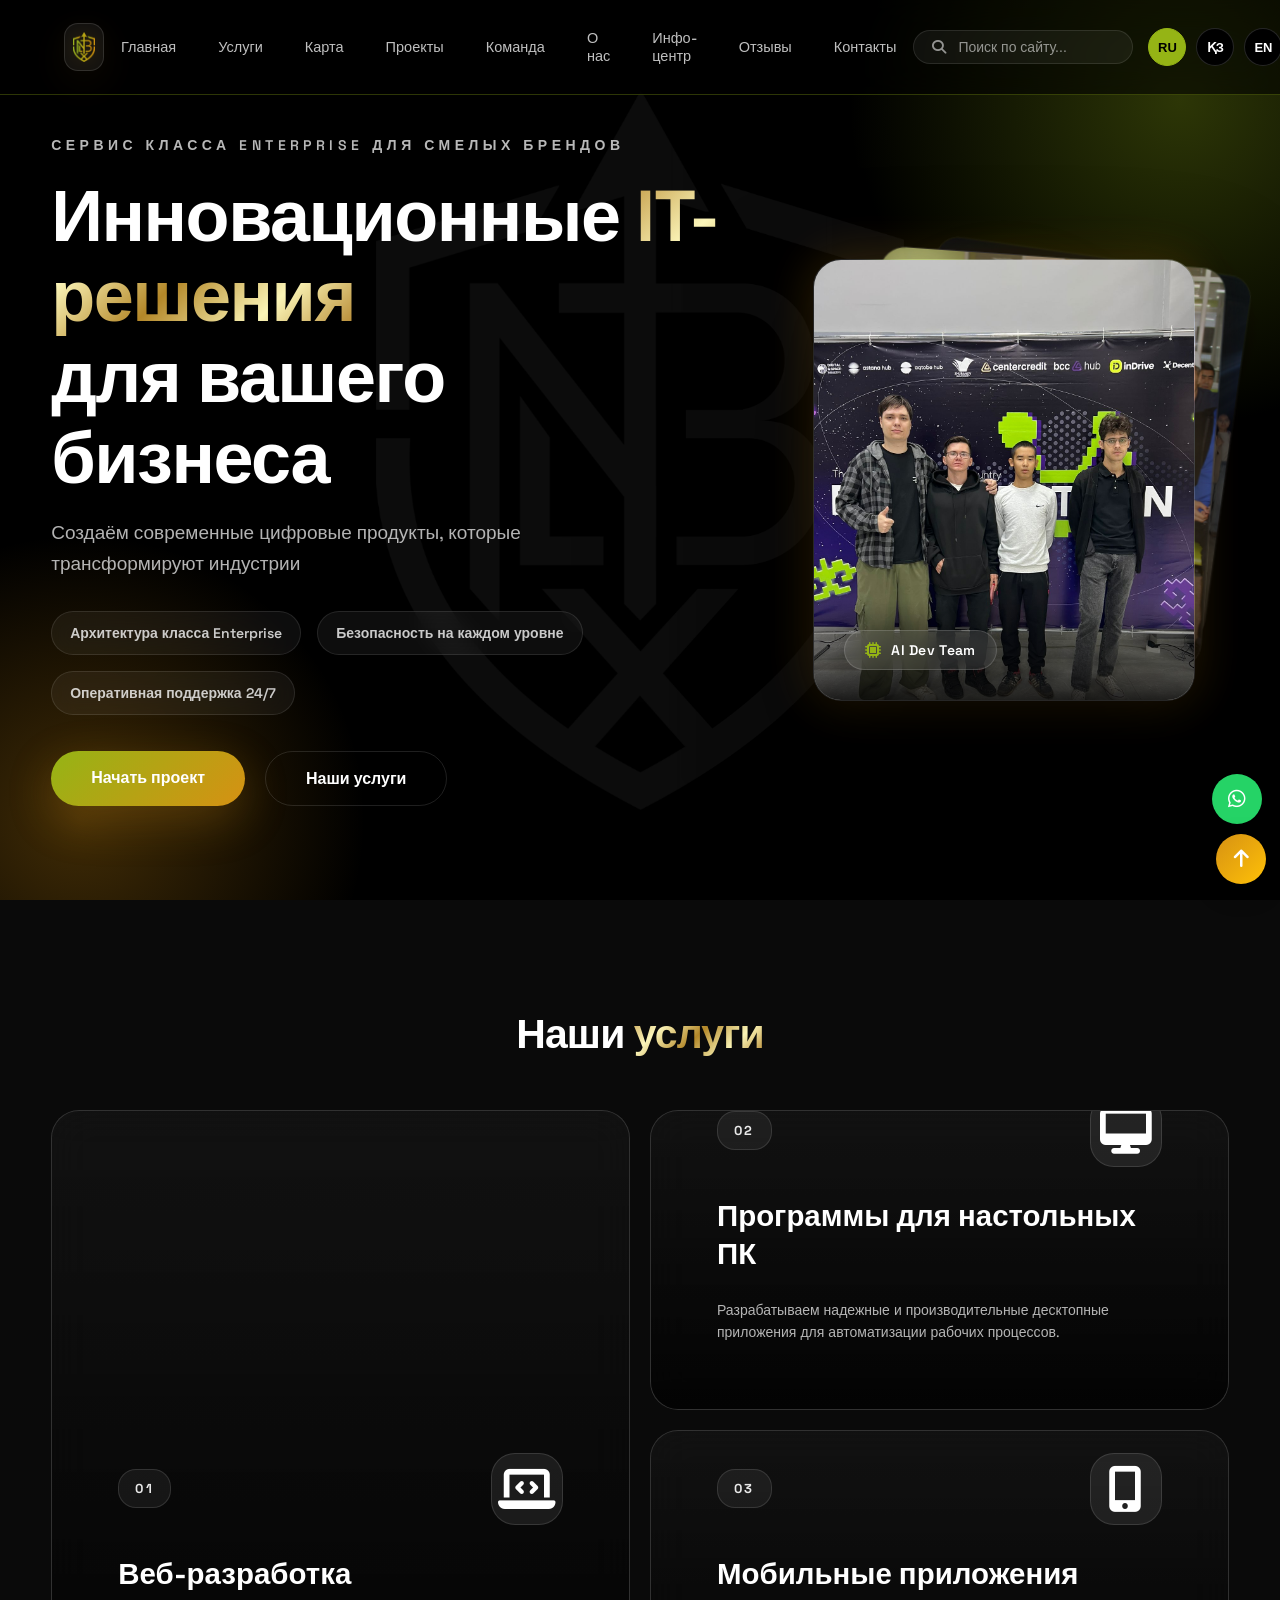
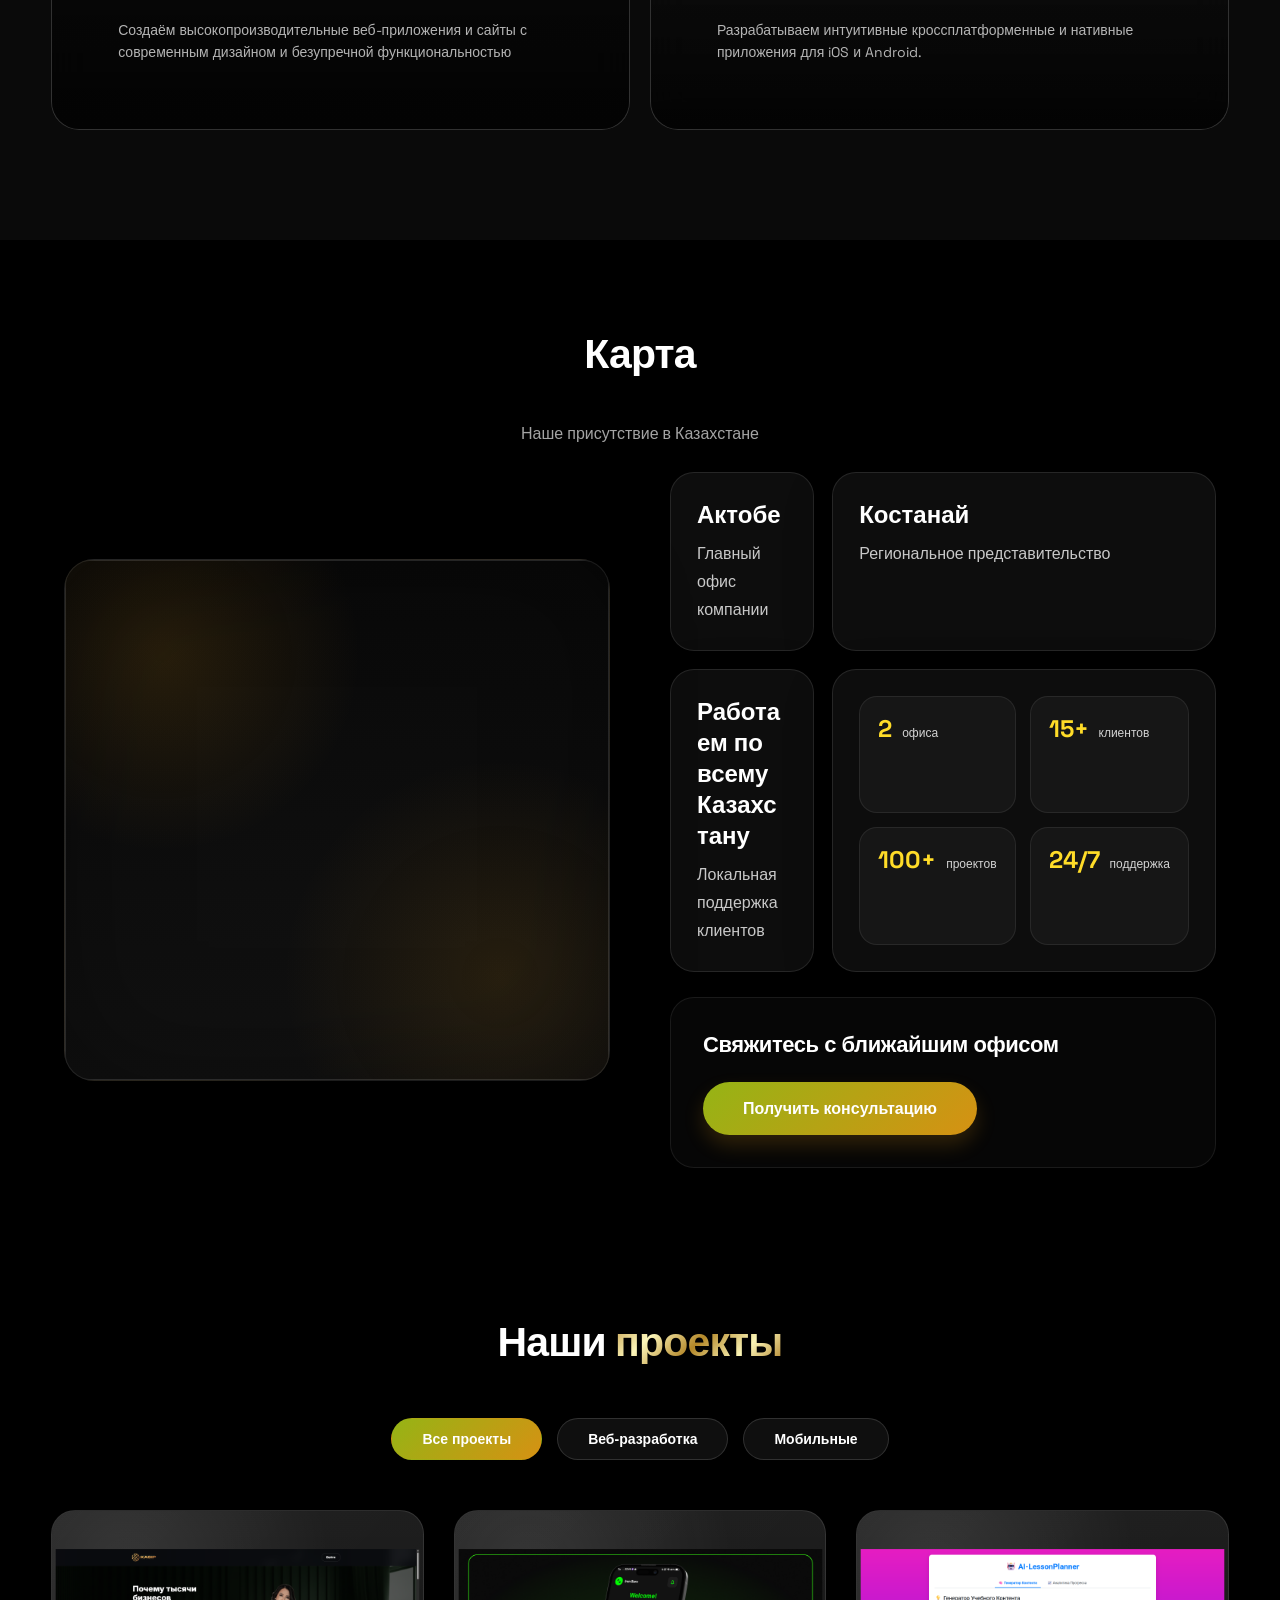
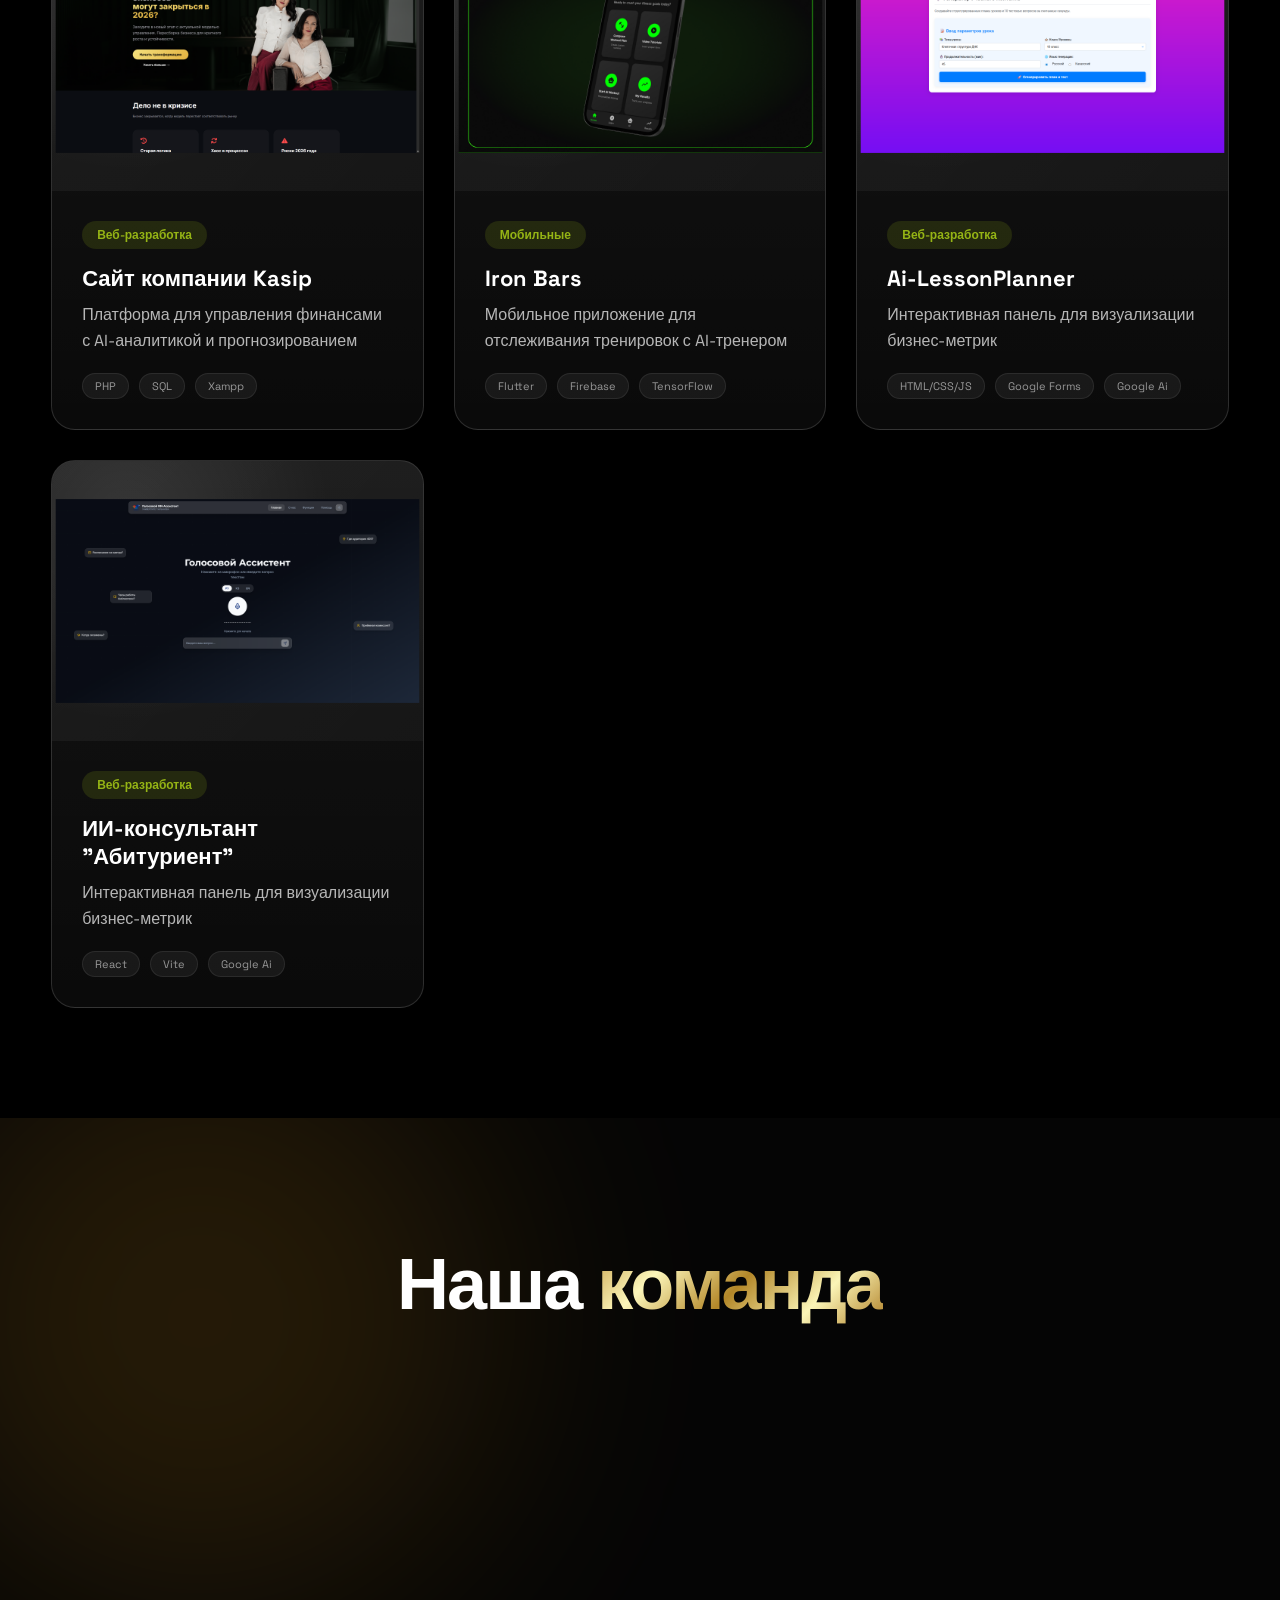
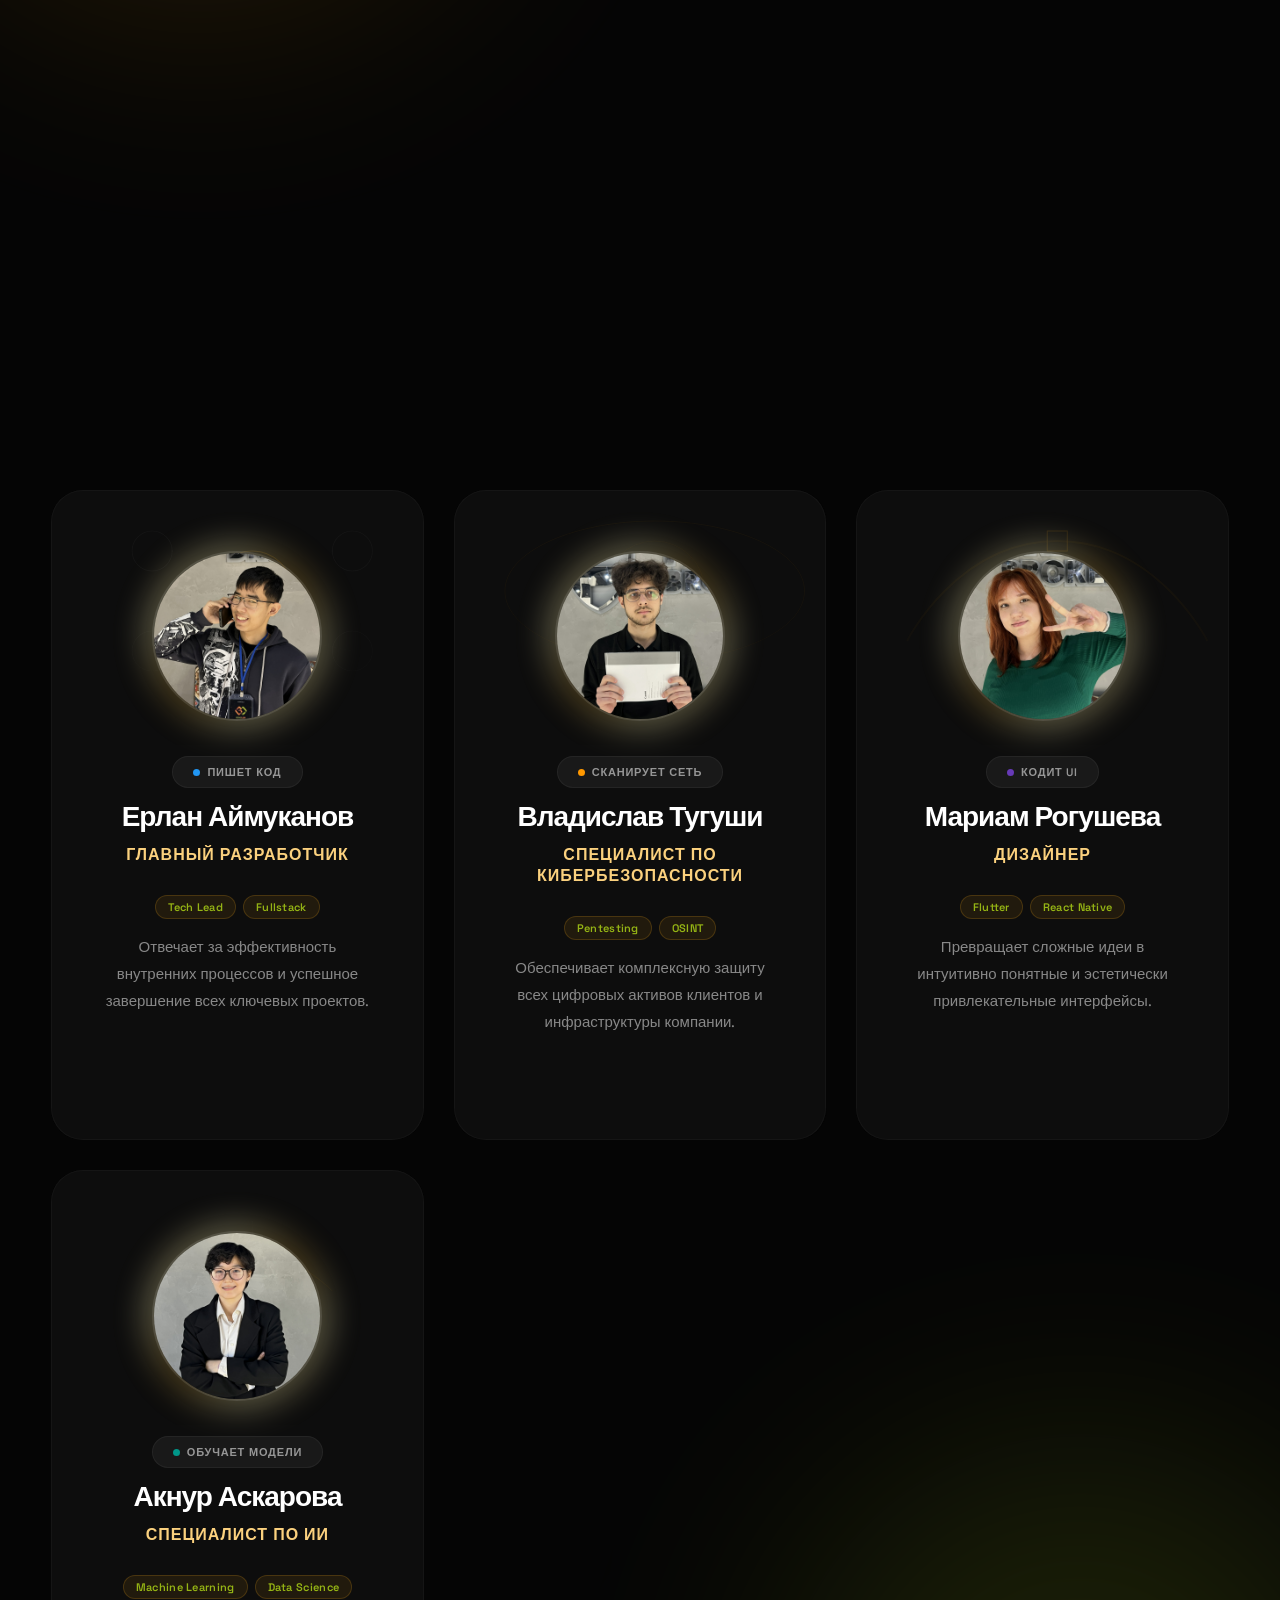
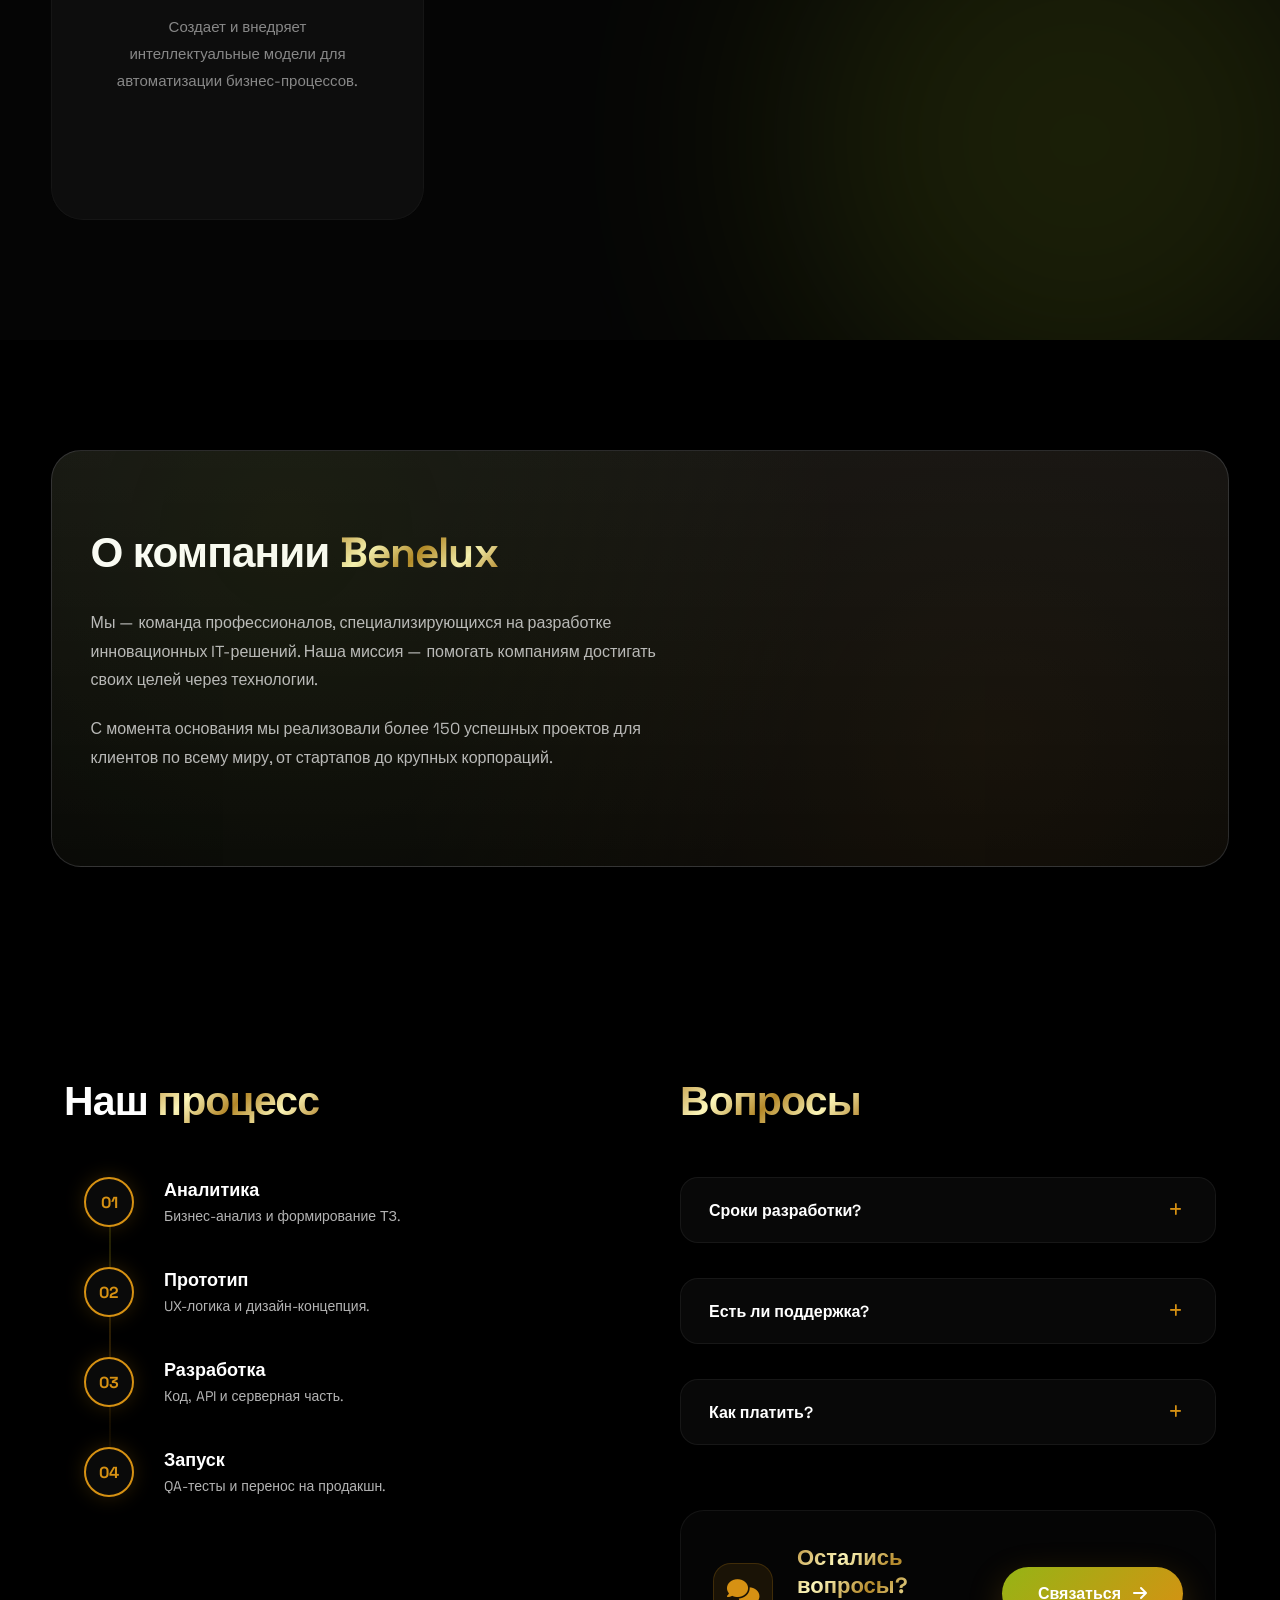
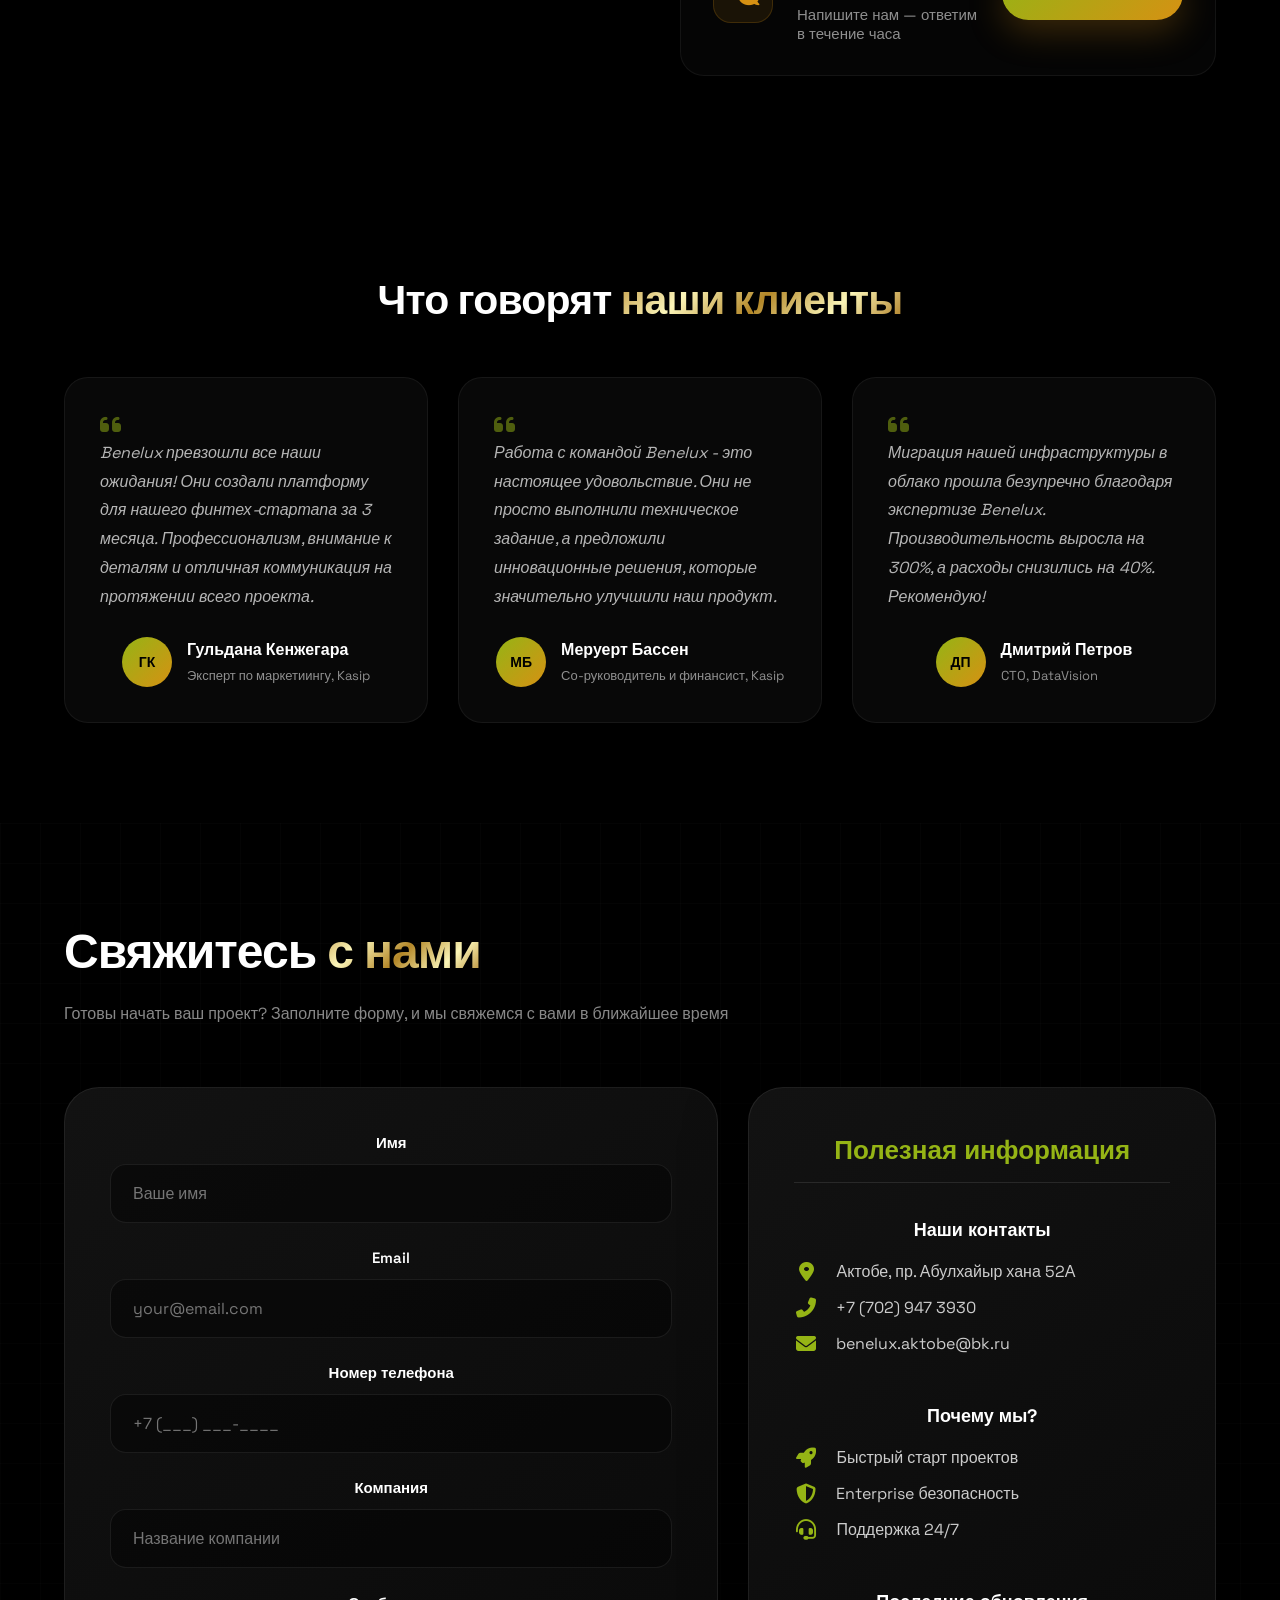
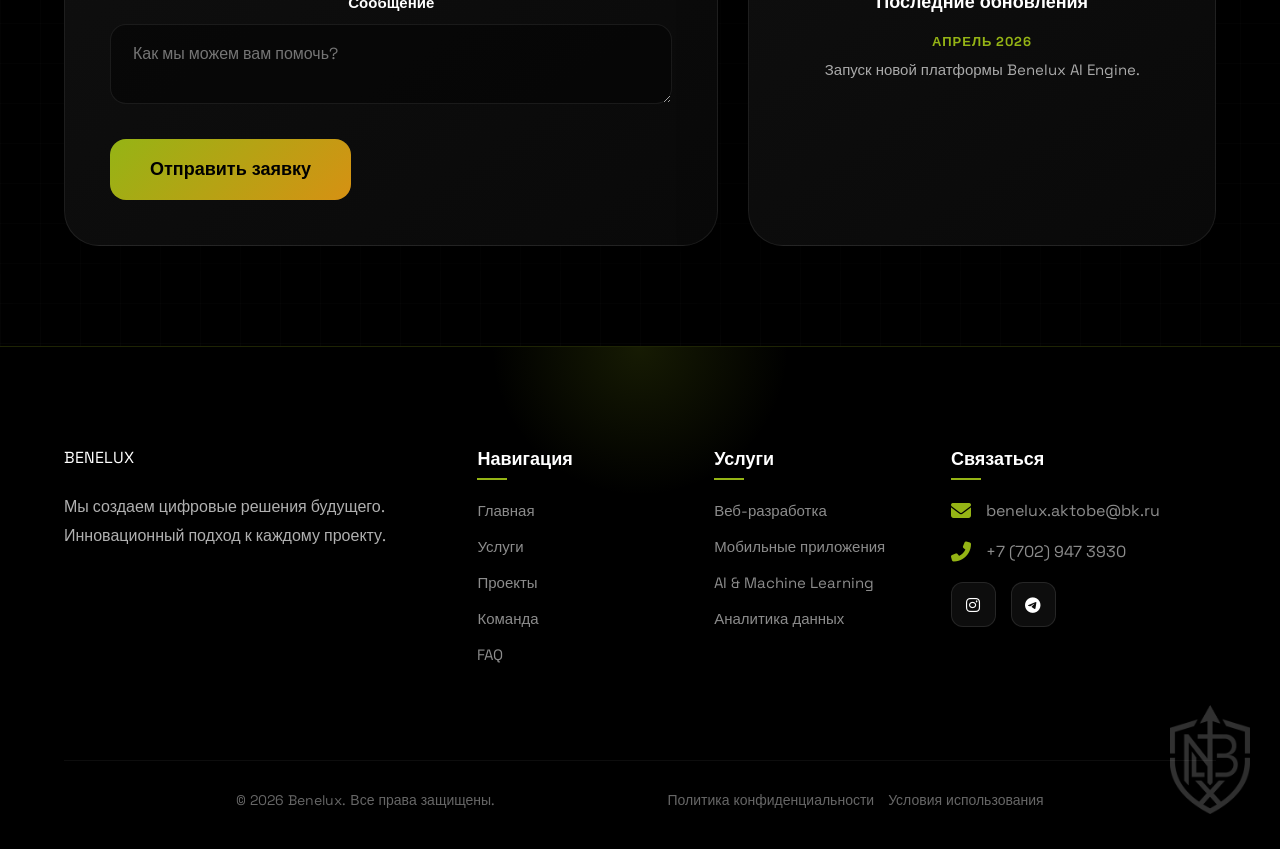
==== commit afba49ea: "Update index.html" ====
--- a/index.html
+++ b/index.html
@@ -333,7 +333,36 @@
                 <p class="team-bio" data-i18n="team_member1_bio">Определяет вектор развития BENELUX и формирует команду экспертов.</p>
             </div>
 
-            <!-- 2. Co-Leader -->
+            <div class="team-member">
+                <div class="team-bg-pattern bg-qa"></div>
+                <div class="team-avatar">
+                    <img src="images/team7.jpg" alt="Natalya">
+                </div>
+                <div class="team-status"><span class="status-dot" style="background:#2196F3"></span> В переговорах</div>
+                <div class="team-name" data-i18n="team_member7_name">Наталья Ищенко</div>
+                <div class="team-role" data-i18n="team_member7_role">Со-руководитель</div>
+                <div class="team-chips">
+                    <span class="team-chip">Management</span>
+                    <span class="team-chip">Agile</span>
+                </div>
+                <p class="team-bio" data-i18n="team_member7_bio">Отвечает за эффективность внутренних процессов и успех проектов.</p>
+            </div>
+
+            <div class="team-member">
+                <div class="team-bg-pattern bg-smm"></div>
+                <div class="team-avatar">
+                    <img src="images/team5.jpg" alt="Saltanat">
+                </div>
+                <div class="team-status"><span class="status-dot" style="background:#3F51B5"></span> Пишет пост</div>
+                <div class="team-name" data-i18n="team_member8_name">Карабура Айтжанов</div>
+                <div class="team-role" data-i18n="team_member8_role">SMM Specialist</div>
+                <div class="team-chips">
+                    <span class="team-chip">Social</span>
+                    <span class="team-chip">Content</span>
+                </div>
+                <p class="team-bio" data-i18n="team_member8_bio">Управляет присутствием в социальных сетях.</p>
+            </div>
+
             <div class="team-member">
                 <div class="team-bg-pattern bg-mgmt"></div>
                 <div class="team-avatar">
@@ -349,7 +378,6 @@
                 <p class="team-bio" data-i18n="team_member2_bio">Контролирует работу команды разработчиков и самостоятельно разрабатывает ключевые продукты.</p>
             </div>
 
-            <!-- 4. Security (Active) -->
             <div class="team-member">
                 <div class="team-bg-pattern bg-sec"></div>
                 <div class="team-avatar">
@@ -365,7 +393,6 @@
                 <p class="team-bio" data-i18n="team_member3_bio">Обеспечивает защиту всех цифровых активов клиентов.</p>
             </div>
 
-            <!-- 7. Designer -->
             <div class="team-member">
                 <div class="team-bg-pattern bg-design"></div>
                 <div class="team-avatar">
@@ -381,39 +408,6 @@
                 <p class="team-bio" data-i18n="team_member6_bio">Разрабатывает современные мобильные приложения для iOS и Android.</p>
             </div>
 
-            <!-- 8. QA -->
-            <div class="team-member">
-                <div class="team-bg-pattern bg-qa"></div>
-                <div class="team-avatar">
-                    <img src="images/team7.jpg" alt="Natalya">
-                </div>
-                <div class="team-status"><span class="status-dot" style="background:#2196F3"></span> В переговорах</div>
-                <div class="team-name" data-i18n="team_member7_name">Наталья Ищенко</div>
-                <div class="team-role" data-i18n="team_member7_role">Со-руководитель</div>
-                <div class="team-chips">
-                    <span class="team-chip">Management</span>
-                    <span class="team-chip">Agile</span>
-                </div>
-                <p class="team-bio" data-i18n="team_member7_bio">Отвечает за эффективность внутренних процессов и успех проектов.</p>
-            </div>
-
-            <!-- 9. SMM -->
-            <div class="team-member">
-                <div class="team-bg-pattern bg-smm"></div>
-                <div class="team-avatar">
-                    <img src="images/team8.jpg" alt="Saltanat">
-                </div>
-                <div class="team-status"><span class="status-dot" style="background:#3F51B5"></span> Пишет пост</div>
-                <div class="team-name" data-i18n="team_member8_name">Салтанат Еркингали</div>
-                <div class="team-role" data-i18n="team_member8_role">SMM Specialist</div>
-                <div class="team-chips">
-                    <span class="team-chip">Social</span>
-                    <span class="team-chip">Content</span>
-                </div>
-                <p class="team-bio" data-i18n="team_member8_bio">Управляет присутствием в социальных сетях.</p>
-            </div>
-
-            <!-- 10. Translator -->
             <div class="team-member">
                 <div class="team-bg-pattern bg-trans"></div>
                 <div class="team-avatar">
--- a/css/style.css
+++ b/css/style.css
@@ -0,0 +1,4416 @@
+@import url('https://fonts.googleapis.com/css2?family=Space+Grotesk:wght@300;400;500;600;700&display=swap');
+
+* {
+    margin: 0;
+    padding: 0;
+    box-sizing: border-box;
+}
+
+:root {
+    /* brand palette (DO NOT CHANGE) */
+    --brand-1: #95B415;
+    --brand-2: #D69113;
+
+    /* neutrals */
+    --bg: #000000;
+    --bg-2: #0a0a0a;
+    --card: rgba(255, 255, 255, 0.06);
+    --card-2: rgba(255, 255, 255, 0.04);
+    --stroke: rgba(255, 255, 255, 0.12);
+    --stroke-2: rgba(255, 255, 255, 0.08);
+    --text: #ffffff;
+    --muted: rgba(255, 255, 255, 0.70);
+    --muted-2: rgba(255, 255, 255, 0.55);
+
+    /* premium radii & shadows */
+    --r-sm: 14px;
+    --r-md: 18px;
+    --r-lg: 24px;
+    --shadow-sm: 0 10px 30px rgba(0, 0, 0, 0.35);
+    --shadow-md: 0 18px 55px rgba(0, 0, 0, 0.45);
+    --shadow-glow: 0 20px 70px rgba(214, 145, 19, 0.22);
+
+    /* layout */
+    --container: 1200px;
+    --pad-x: clamp(16px, 4vw, 56px);
+    --pad-y: clamp(54px, 9vw, 110px);
+
+    /* motion */
+    --ease-out: cubic-bezier(0.16, 1, 0.3, 1);
+    --ease-in-out: cubic-bezier(0.4, 0, 0.2, 1);
+}
+
+html {
+    scroll-behavior: smooth;
+}
+
+body {
+    font-family: 'Space Grotesk', -apple-system, BlinkMacSystemFont, 'Segoe UI', sans-serif;
+    background: var(--bg);
+    color: var(--text);
+    overflow-x: hidden;
+    text-rendering: optimizeLegibility;
+    -webkit-font-smoothing: antialiased;
+}
+
+
+
+.fx-vignette {
+    position: fixed;
+    inset: 0;
+    z-index: -1;
+    pointer-events: none;
+    background:
+        radial-gradient(1200px 700px at 50% 20%, rgba(0, 0, 0, 0.18), transparent 62%),
+        radial-gradient(1000px 900px at 50% 85%, rgba(0, 0, 0, 0.35), transparent 62%),
+        radial-gradient(closest-side, rgba(0, 0, 0, 0.55), transparent 72%);
+    opacity: 0.9;
+}
+
+
+
+header {
+    position: fixed;
+    top: 0;
+    width: 100%;
+    padding: 20px 5%;
+    background: rgba(0, 0, 0, 0.55);
+    backdrop-filter: blur(18px);
+    z-index: 1000;
+    border-bottom: 1px solid color-mix(in srgb, var(--brand-1), transparent 70%);
+    transition: all 0.3s;
+}
+
+header.scrolled {
+    padding: 15px 5%;
+    box-shadow: 0 10px 30px rgba(0, 0, 0, 0.5);
+}
+
+nav {
+    display: flex;
+    justify-content: space-between;
+    align-items: center;
+    max-width: 1400px;
+    margin: 0 auto;
+    position: relative;
+}
+
+.nav-center {
+    display: flex;
+    align-items: center;
+    gap: 20px;
+    justify-content: center;
+}
+
+.nav-logo-container {
+    display: flex;
+    align-items: center;
+    cursor: pointer;
+    transition: transform 0.3s ease;
+    flex-shrink: 0;
+}
+
+.nav-logo-container:hover {
+    transform: scale(1.05);
+}
+
+.nav-logo-container img {
+    max-width: 40px;
+    height: auto;
+    filter: drop-shadow(0 0 10px rgba(214, 145, 19, 0.3));
+}
+
+
+
+.nav-logo {
+    width: 42px;
+    height: 42px;
+    border-radius: 14px;
+    object-fit: contain;
+    background: rgba(255, 255, 255, 0.06);
+    padding: 8px;
+    box-shadow: 0 12px 40px rgba(0, 0, 0, 0.28);
+    border: 1px solid rgba(255, 255, 255, 0.12);
+}
+
+.mobile-search {
+    display: none !important;
+}
+
+.language-switcher-desktop {
+    display: flex;
+    gap: 10px;
+    align-items: center;
+}
+
+.language-switcher-mobile {
+    display: none;
+}
+
+.lang-btn {
+    width: 38px;
+    height: 38px;
+    display: flex;
+    align-items: center;
+    justify-content: center;
+    background: #000000;
+    border: 1px solid rgba(255, 255, 255, 0.15);
+    color: var(--text);
+    border-radius: 50%;
+    cursor: pointer;
+    transition: all 0.3s;
+    font-size: 13px;
+    font-weight: 700;
+    padding: 0;
+}
+
+.lang-btn:hover {
+    border-color: var(--brand-1);
+    background: rgba(214, 145, 19, 0.1);
+}
+
+.lang-btn.active {
+    background: var(--brand-1);
+    color: #000;
+    border-color: var(--brand-1);
+}
+
+.nav-right-container {
+    display: flex;
+    align-items: center;
+    gap: 15px;
+}
+
+.search-bar-premium {
+    position: relative;
+    display: flex;
+    align-items: center;
+    background: rgba(255, 255, 255, 0.05);
+    border: 1px solid rgba(255, 255, 255, 0.1);
+    border-radius: 30px;
+    padding: 8px 18px;
+    transition: all 0.3s ease;
+    width: 220px;
+}
+
+@media (max-width: 1024px) {
+    .search-bar-premium {
+        display: none;
+    }
+}
+
+.search-bar-premium:focus-within {
+    background: rgba(255, 255, 255, 0.08);
+    border-color: var(--brand-1);
+    width: 260px;
+}
+
+.search-bar-premium i {
+    color: var(--muted-2);
+    font-size: 14px;
+    margin-right: 12px;
+}
+
+.search-bar-premium input {
+    background: transparent;
+    border: none;
+    color: #fff;
+    font-size: 14px;
+    width: 100%;
+    outline: none;
+}
+
+.search-bar-premium input::placeholder {
+    color: var(--muted-2);
+}
+
+.search-dropdown {
+    position: absolute;
+    top: calc(100% + 12px);
+    left: 0;
+    width: 320px;
+    background: rgba(10, 10, 10, 0.85);
+    backdrop-filter: blur(25px) saturate(180%);
+    -webkit-backdrop-filter: blur(25px) saturate(180%);
+    border: 1px solid rgba(255, 255, 255, 0.12);
+    border-radius: var(--r-md);
+    box-shadow: var(--shadow-md);
+    opacity: 0;
+    visibility: hidden;
+    transform: translateY(10px) scale(0.98);
+    transition: all 0.4s var(--ease-out);
+    z-index: 1000;
+    max-height: 400px;
+    overflow-y: auto;
+    padding: 12px;
+}
+
+.search-dropdown.active {
+    opacity: 1;
+    visibility: visible;
+    transform: translateY(0) scale(1);
+}
+
+.search-dropdown::-webkit-scrollbar {
+    width: 4px;
+}
+
+.search-dropdown::-webkit-scrollbar-thumb {
+    background: rgba(255, 255, 255, 0.1);
+    border-radius: 2px;
+}
+
+.search-result-item {
+    display: flex;
+    align-items: center;
+    gap: 14px;
+    padding: 12px;
+    border-radius: var(--r-sm);
+    cursor: pointer;
+    transition: all 0.3s ease;
+    text-decoration: none;
+    color: var(--text);
+    margin-bottom: 4px;
+}
+
+.search-result-item:last-child {
+    margin-bottom: 0;
+}
+
+.search-result-item:hover, .search-result-item.selected {
+    background: rgba(255, 255, 255, 0.08);
+    transform: translateX(4px);
+}
+
+.search-result-icon {
+    width: 36px;
+    height: 36px;
+    display: flex;
+    align-items: center;
+    justify-content: center;
+    background: rgba(255, 255, 255, 0.05);
+    border-radius: 10px;
+    color: var(--brand-1);
+    font-size: 16px;
+    flex-shrink: 0;
+}
+
+.search-result-info {
+    flex: 1;
+    min-width: 0;
+}
+
+.search-result-title {
+    font-size: 14px;
+    font-weight: 600;
+    margin-bottom: 2px;
+    white-space: nowrap;
+    overflow: hidden;
+    text-overflow: ellipsis;
+    color: var(--text);
+}
+
+.search-result-category {
+    font-size: 11px;
+    color: var(--muted-2);
+    text-transform: uppercase;
+    letter-spacing: 0.5px;
+}
+
+.search-no-results {
+    padding: 24px;
+    text-align: center;
+    color: var(--muted-2);
+    font-size: 14px;
+}
+
+.search-no-results i {
+    display: block;
+    font-size: 24px;
+    margin-bottom: 12px;
+    opacity: 0.5;
+}
+
+@media (max-width: 1024px) {
+    .search-bar-premium {
+        display: flex;
+        width: 100%;
+        max-width: 320px;
+        margin: 20px 0 30px;
+        order: -1; /* Place at the top of the menu */
+    }
+    
+    .search-dropdown {
+        width: calc(100% - 40px);
+        left: 20px;
+        top: 100%;
+        bottom: auto;
+        margin-top: 10px;
+    }
+}
+
+
+
+.nav-links {
+    display: flex;
+    gap: 8px;
+    list-style: none;
+    align-items: center;
+}
+
+.nav-links a {
+    color: rgba(255, 255, 255, 0.75);
+    text-decoration: none;
+    font-weight: 500;
+    font-size: 14.5px;
+    transition: all 0.3s cubic-bezier(0.4, 0, 0.2, 1);
+    position: relative;
+    padding: 8px 16px;
+    border-radius: 20px;
+    display: flex;
+    align-items: center;
+    justify-content: center;
+    background: transparent;
+    border: 1px solid transparent;
+}
+
+.nav-links a:hover {
+    color: #ffffff;
+    background: rgba(255, 255, 255, 0.08);
+    transform: translateY(-1px);
+    border: 1px solid rgba(255, 255, 255, 0.1);
+    box-shadow: 0 4px 15px rgba(0, 0, 0, 0.1);
+}
+
+.language-switcher-desktop {
+    display: flex;
+    gap: 10px;
+    align-items: center;
+}
+
+.hamburger {
+    display: none;
+    z-index: 2100;
+    width: 32px;
+    height: 24px;
+    position: relative;
+    cursor: pointer;
+}
+
+.hamburger span {
+    width: 100%;
+    height: 2px;
+    background: var(--gold-linear);
+    transition: all 0.4s cubic-bezier(0.16, 1, 0.3, 1);
+    border-radius: 4px;
+    position: absolute;
+}
+
+.hamburger span:nth-child(1) { top: 0; }
+.hamburger span:nth-child(2) { top: 10px; width: 80%; right: 0; }
+.hamburger span:nth-child(3) { top: 20px; }
+
+.hamburger.active span:nth-child(1) {
+    transform: translateY(10px) rotate(45deg);
+}
+.hamburger.active span:nth-child(2) {
+    opacity: 0;
+    transform: translateX(20px);
+}
+.hamburger.active span:nth-child(3) {
+    transform: translateY(-10px) rotate(-45deg);
+}
+
+@media (max-width: 1024px) {
+    .hamburger {
+        display: flex;
+    }
+
+    .nav-center {
+        position: fixed;
+        top: 0;
+        left: 0;
+        width: 100%;
+        height: 100vh;
+        background: rgba(0, 0, 0, 0.95);
+        backdrop-filter: blur(25px);
+        -webkit-backdrop-filter: blur(25px);
+        display: flex;
+        flex-direction: column;
+        align-items: center;
+        justify-content: center;
+        padding: 40px;
+        opacity: 0;
+        visibility: hidden;
+        pointer-events: none;
+        transition: all 0.5s cubic-bezier(0.16, 1, 0.3, 1);
+        z-index: 2000;
+    }
+
+    .nav-center.active {
+        opacity: 1;
+        visibility: visible;
+        pointer-events: all;
+    }
+
+    .nav-links {
+        flex-direction: column;
+        align-items: center;
+        width: 100%;
+        gap: 25px;
+    }
+
+    .nav-links li {
+        opacity: 0;
+        transform: translateY(20px);
+        transition: all 0.4s cubic-bezier(0.16, 1, 0.3, 1);
+    }
+
+    .nav-center.active .nav-links li {
+        opacity: 1;
+        transform: translateY(0);
+    }
+
+    .nav-center.active .nav-links li:nth-child(1) { transition-delay: 0.1s; }
+    .nav-center.active .nav-links li:nth-child(2) { transition-delay: 0.15s; }
+    .nav-center.active .nav-links li:nth-child(3) { transition-delay: 0.2s; }
+    .nav-center.active .nav-links li:nth-child(4) { transition-delay: 0.25s; }
+    .nav-center.active .nav-links li:nth-child(5) { transition-delay: 0.3s; }
+    .nav-center.active .nav-links li:nth-child(6) { transition-delay: 0.35s; }
+    .nav-center.active .nav-links li:nth-child(7) { transition-delay: 0.4s; }
+    .nav-center.active .nav-links li:nth-child(8) { transition-delay: 0.45s; }
+    .nav-center.active .nav-links li:nth-child(9) { transition-delay: 0.5s; }
+
+    .nav-links a {
+        font-size: clamp(22px, 5vw, 28px);
+        font-weight: 700;
+        letter-spacing: -0.02em;
+        text-align: center;
+        padding: 10px 0;
+    }
+
+    .nav-links li {
+        width: 100%;
+        text-align: center;
+    }
+
+    .nav-right-container {
+        display: none;
+    }
+
+    .mobile-search {
+        display: flex;
+        width: 100%;
+        max-width: 320px;
+        margin-bottom: 30px;
+    }
+
+    .language-switcher-mobile {
+        display: flex;
+        width: 100%;
+        justify-content: center;
+        padding-top: 20px;
+        border-top: 1px solid rgba(255, 255, 255, 0.1);
+        margin-top: 30px;
+        gap: 10px;
+    }
+}
+
+.hero {
+    min-height: 100vh;
+    display: flex;
+    align-items: center;
+    justify-content: center;
+    position: relative;
+    padding: 110px var(--pad-x) 70px;
+    overflow: hidden;
+}
+
+.services,
+.projects,
+.team,
+.about,
+.process,
+.testimonials,
+.faq,
+.contact,
+footer {
+    overflow-x: clip;
+}
+
+.hero::before {
+    content: '';
+    position: absolute;
+    width: 720px;
+    height: 720px;
+    background: radial-gradient(circle, color-mix(in srgb, var(--brand-1), transparent 70%) 0%, transparent 65%);
+    top: -260px;
+    right: -260px;
+    filter: blur(0.2px);
+    animation: float 9s var(--ease-in-out) infinite;
+}
+
+.hero::after {
+    content: '';
+    position: absolute;
+    width: 620px;
+    height: 620px;
+    background: radial-gradient(circle, color-mix(in srgb, var(--brand-2), transparent 70%) 0%, transparent 65%);
+    bottom: -230px;
+    left: -230px;
+    animation: float 7s var(--ease-in-out) infinite reverse;
+}
+
+@keyframes float {
+
+    0%,
+    100% {
+        transform: translateY(0) rotate(0deg);
+    }
+
+    50% {
+        transform: translateY(-30px) rotate(5deg);
+    }
+}
+
+.hero-content {
+    max-width: 1400px;
+    width: 100%;
+    position: relative;
+    z-index: 1;
+}
+
+.hero-layout {
+    display: grid;
+    grid-template-columns: 1.2fr 0.8fr;
+    gap: clamp(28px, 4.2vw, 80px);
+    align-items: center;
+}
+
+.hero-copy {
+    max-width: 720px;
+}
+
+.hero h1 {
+    font-size: clamp(34px, 6vw, 72px);
+    font-weight: 900;
+    margin-bottom: 20px;
+    line-height: 1.1;
+    animation: fadeInUp 0.8s ease-out;
+    letter-spacing: -0.02em;
+}
+
+.gradient-text {
+    background: var(--gold-linear);
+    -webkit-background-clip: text;
+    -webkit-text-fill-color: transparent;
+    background-clip: text;
+}
+
+.hero p {
+    font-size: clamp(15px, 1.8vw, 19px);
+    color: var(--muted);
+    margin-bottom: 32px;
+    animation: fadeInUp 0.8s ease-out 0.2s both;
+    line-height: 1.6;
+}
+
+.hero-eyebrow {
+    display: inline-flex;
+    align-items: center;
+    gap: 10px;
+    font-size: 14px;
+    text-transform: uppercase;
+    letter-spacing: 0.32em;
+    color: rgba(255, 255, 255, 0.72);
+    margin-bottom: 22px;
+    font-weight: 600;
+}
+
+.hero-highlights {
+    display: flex;
+    flex-wrap: wrap;
+    gap: 16px;
+    margin-bottom: 36px;
+}
+
+.hero-highlights span {
+    padding: 12px 18px;
+    border-radius: 999px;
+    background: rgba(255, 255, 255, 0.05);
+    border: 1px solid rgba(255, 255, 255, 0.1);
+    color: rgba(255, 255, 255, 0.78);
+    font-size: 14px;
+    font-weight: 600;
+    backdrop-filter: blur(12px);
+}
+
+.cta-buttons {
+    display: flex;
+    gap: 20px;
+    justify-content: flex-start;
+    animation: fadeInUp 0.8s ease-out 0.4s both;
+    flex-wrap: wrap;
+}
+
+.btn-primary,
+.btn-secondary {
+    padding: 16px 40px;
+    font-size: 16px;
+    font-weight: 600;
+    border-radius: 50px;
+    cursor: pointer;
+    transition: transform 0.35s var(--ease-out), box-shadow 0.35s var(--ease-out), background 0.35s var(--ease-out), border-color 0.35s var(--ease-out), color 0.35s var(--ease-out);
+    text-decoration: none;
+    display: inline-block;
+    position: relative;
+    overflow: hidden;
+    border: none;
+}
+
+.btn-primary {
+    background: linear-gradient(135deg, var(--brand-1) 0%, var(--brand-2) 100%);
+    color: white;
+    box-shadow: 0 14px 45px rgba(214, 145, 19, 0.25);
+}
+
+.btn-primary::before {
+    content: '';
+    position: absolute;
+    top: 50%;
+    left: 50%;
+    width: 0;
+    height: 0;
+    background: rgba(255, 255, 255, 0.2);
+    border-radius: 50%;
+    transform: translate(-50%, -50%);
+    transition: width 0.6s, height 0.6s;
+}
+
+.btn-primary:hover::before {
+    width: 300px;
+    height: 300px;
+}
+
+.btn-primary:hover {
+    transform: translateY(-3px);
+    box-shadow: 0 18px 60px rgba(214, 145, 19, 0.38);
+}
+
+.btn-secondary {
+    background: transparent;
+    color: white;
+    border: 1px solid var(--stroke);
+}
+
+.btn-secondary:hover {
+    border-color: color-mix(in srgb, var(--brand-1), transparent 35%);
+    background: color-mix(in srgb, var(--brand-1), transparent 88%);
+}
+
+@keyframes fadeInUp {
+    from {
+        opacity: 0;
+        transform: translateY(30px);
+    }
+
+    to {
+        opacity: 1;
+        transform: translateY(0);
+    }
+}
+
+.hero-visual {
+    position: relative;
+    min-height: clamp(320px, 42vw, 520px);
+    display: grid;
+    place-items: center;
+}
+
+.visual-glow {
+    position: absolute;
+    inset: -20%;
+    background:
+        radial-gradient(closest-side, color-mix(in srgb, var(--brand-1), transparent 76%) 0%, transparent 62%),
+        radial-gradient(closest-side, color-mix(in srgb, var(--brand-2), transparent 78%) 0%, transparent 62%);
+    filter: blur(24px);
+    opacity: 0.85;
+    pointer-events: none;
+}
+
+.visual-stack {
+    position: relative;
+    width: min(440px, 100%);
+    height: min(520px, 100%);
+    transform-style: preserve-3d;
+    perspective: 1200px;
+}
+
+
+/* TASK 4: Bento Grid with Photo Backgrounds */
+.services-grid.bento-grid {
+    display: grid;
+    grid-template-columns: repeat(4, 1fr);
+    grid-template-rows: repeat(2, 300px);
+    gap: 20px;
+}
+
+.bento-item {
+    position: relative;
+    background-size: cover;
+    background-position: center;
+    border-radius: 24px;
+    overflow: hidden;
+    border: 1px solid rgba(255, 255, 255, 0.1);
+    transition: all 0.5s cubic-bezier(0.4, 0, 0.2, 1);
+    cursor: pointer;
+}
+
+.bento-item--feature { grid-column: span 2; grid-row: span 2; }
+.bento-item--wide { grid-column: span 2; }
+.bento-item--medium { grid-column: span 1; grid-row: span 1; }
+.bento-item--small { grid-column: span 1; }
+
+.bento-overlay {
+    position: absolute;
+    inset: 0;
+    background: linear-gradient(to bottom, rgba(0,0,0,0.2), rgba(0,0,0,0.85));
+    transition: background 0.3s ease;
+}
+
+.service-content-bento {
+    position: relative;
+    z-index: 2;
+    padding: 30px;
+    height: 100%;
+    display: flex;
+    flex-direction: column;
+    justify-content: flex-end;
+}
+
+.bento-item:hover {
+    transform: scale(1.02);
+    border-color: var(--brand-1);
+    box-shadow: 0 20px 40px rgba(0, 0, 0, 0.4);
+}
+
+.bento-item:hover .bento-overlay {
+    background: linear-gradient(to bottom, rgba(0,0,0,0.1), rgba(0,0,0,0.7));
+}
+
+@media (max-width: 1200px) {
+    .services-grid.bento-grid {
+        grid-template-columns: repeat(2, 1fr);
+        grid-template-rows: auto;
+    }
+    .bento-item--feature { grid-column: span 2; grid-row: span 1; min-height: 400px; }
+}
+
+@media (max-width: 768px) {
+    .services-grid.bento-grid {
+        grid-template-columns: 1fr;
+    }
+    .bento-item--feature, .bento-item--wide, .bento-item--medium, .bento-item--small {
+        grid-column: span 1;
+        min-height: 250px;
+    }
+}
+
+
+/* NEW: Dashboard Contents */
+.visual-card-header {
+    display: flex;
+    justify-content: space-between;
+    align-items: center;
+    margin-bottom: 20px;
+    transform: translateZ(20px);
+}
+
+.visual-status {
+    font-size: 10px;
+    text-transform: uppercase;
+    letter-spacing: 1px;
+    padding: 4px 8px;
+    background: rgba(214, 145, 19, 0.15);
+    color: var(--brand-1);
+    border-radius: 6px;
+    border: 1px solid rgba(214, 145, 19, 0.2);
+}
+
+.tech-stack-ui {
+    display: grid;
+    grid-template-columns: repeat(2, 1fr);
+    gap: 12px;
+    margin-top: auto;
+    transform: translateZ(30px);
+}
+
+.tech-item {
+    font-size: 24px;
+    display: flex;
+    justify-content: center;
+    align-items: center;
+    height: 48px;
+    background: rgba(255, 255, 255, 0.05);
+    border-radius: 12px;
+    border: 1px solid rgba(255, 255, 255, 0.1);
+    transition: all 0.3s ease;
+}
+
+.neon-react { color: #61DAFB; text-shadow: 0 0 10px rgba(97, 218, 251, 0.5); }
+.neon-python { color: #3776AB; text-shadow: 0 0 10px rgba(55, 118, 171, 0.5); }
+.neon-aws { color: #FF9900; text-shadow: 0 0 10px rgba(255, 153, 0, 0.5); }
+.neon-docker { color: #2496ED; text-shadow: 0 0 10px rgba(36, 150, 237, 0.5); }
+
+.growth-chart-container {
+    flex: 1;
+    display: flex;
+    align-items: center;
+    gap: 15px;
+    transform: translateZ(25px);
+}
+
+.mini-chart {
+    height: 40px;
+    overflow: visible;
+}
+
+.growth-value {
+    font-size: 28px;
+    font-weight: 800;
+    color: var(--brand-1);
+}
+
+.stat-content {
+    display: flex;
+    flex-direction: column;
+    align-items: flex-start;
+    transform: translateZ(40px);
+}
+
+.stat-main-large {
+    font-size: 48px;
+    font-weight: 900;
+    background: linear-gradient(135deg, var(--brand-1), var(--brand-2));
+    -webkit-background-clip: text;
+    -webkit-text-fill-color: transparent;
+    filter: drop-shadow(0 0 15px rgba(214, 145, 19, 0.4));
+}
+
+.stat-label-large {
+    font-size: 14px;
+    text-transform: uppercase;
+    letter-spacing: 2px;
+    color: var(--muted);
+    margin-top: -5px;
+}
+
+.progress-container-premium {
+    width: 100%;
+    height: 6px;
+    background: rgba(255,255,255,0.05);
+    border-radius: 3px;
+    margin-top: 15px;
+    overflow: hidden;
+}
+
+.progress-fill-premium {
+    width: 85%;
+    height: 100%;
+    background: linear-gradient(90deg, var(--brand-1), var(--brand-2));
+    box-shadow: 0 0 10px var(--brand-1);
+}
+
+.card-footer-text {
+    font-size: 11px;
+    color: var(--muted-2);
+    margin-top: 15px;
+    text-transform: uppercase;
+    letter-spacing: 1px;
+}
+
+.visual-badge {
+    position: absolute;
+    top: 22px;
+    left: 22px;
+    width: 54px;
+    height: 54px;
+    border-radius: 16px;
+    background: rgba(0, 0, 0, 0.35);
+    border: 1px solid rgba(255, 255, 255, 0.14);
+    display: grid;
+    place-items: center;
+    box-shadow: var(--shadow-sm);
+}
+
+.visual-logo {
+    width: 34px;
+    height: 34px;
+    display: block;
+    filter: drop-shadow(0 10px 25px rgba(0, 0, 0, 0.45));
+}
+
+.visual-lines {
+    position: absolute;
+    left: 22px;
+    right: 22px;
+    bottom: 22px;
+    display: grid;
+    gap: 10px;
+    opacity: 0.9;
+}
+
+.visual-lines span {
+    height: 10px;
+    border-radius: 999px;
+    background: rgba(255, 255, 255, 0.10);
+    border: 1px solid rgba(255, 255, 255, 0.08);
+}
+
+.visual-lines span:nth-child(2) {
+    width: 78%;
+}
+
+.visual-lines span:nth-child(3) {
+    width: 62%;
+}
+
+.services {
+    padding: var(--pad-y) var(--pad-x);
+    background: var(--bg-2);
+}
+
+.section-title {
+    text-align: center;
+    font-size: clamp(28px, 3.2vw, 46px);
+    font-weight: 800;
+    margin-bottom: clamp(34px, 4vw, 64px);
+    letter-spacing: -0.02em;
+}
+
+.services-grid {
+    display: grid;
+    grid-template-columns: repeat(12, minmax(0, 1fr));
+    grid-auto-rows: minmax(220px, auto);
+    gap: 24px;
+    max-width: 1400px;
+    margin: 0 auto;
+}
+
+.service-card {
+    background: rgba(255, 255, 255, 0.05);
+    padding: 36px;
+    border-radius: 28px;
+    border: 1px solid rgba(255, 255, 255, 0.12);
+    backdrop-filter: blur(20px);
+    transition: transform 0.45s var(--ease-out), border-color 0.45s var(--ease-out), box-shadow 0.45s var(--ease-out);
+    cursor: pointer;
+    position: relative;
+    overflow: hidden;
+    display: flex;
+    flex-direction: column;
+    justify-content: space-between;
+}
+
+.service-card::before {
+    content: '';
+    position: absolute;
+    inset: 0;
+    background: radial-gradient(circle at 14% 18%, rgba(214, 145, 19, 0.12), transparent 40%),
+        radial-gradient(circle at 92% 86%, rgba(214, 145, 19, 0.10), transparent 45%);
+    opacity: 0;
+    transition: opacity 0.45s;
+    pointer-events: none;
+}
+
+.service-card:hover::before {
+    opacity: 1;
+}
+
+.service-card:hover {
+    transform: translateY(-14px);
+    border-color: rgba(214, 145, 19, 0.28);
+    box-shadow: 0 30px 80px rgba(0, 0, 0, 0.48), 0 0 90px rgba(214, 145, 19, 0.18);
+}
+
+.service-top {
+    display: flex;
+    align-items: center;
+    justify-content: space-between;
+    gap: 16px;
+    margin-bottom: 30px;
+    position: relative;
+    z-index: 1;
+}
+
+.service-badge {
+    padding: 10px 16px;
+    border-radius: 18px;
+    background: rgba(255, 255, 255, 0.06);
+    border: 1px solid rgba(255, 255, 255, 0.12);
+    color: rgba(255, 255, 255, 0.9);
+    font-size: 13px;
+    font-weight: 700;
+    text-transform: uppercase;
+    letter-spacing: 0.18em;
+}
+
+.service-icon {
+    font-size: 46px;
+    width: 72px;
+    height: 72px;
+    display: grid;
+    place-items: center;
+    border-radius: 24px;
+    background: rgba(255, 255, 255, 0.08);
+    border: 1px solid rgba(255, 255, 255, 0.12);
+    transition: transform 0.3s ease;
+}
+
+.service-card:hover .service-icon {
+    transform: translateY(-3px) scale(1.08);
+}
+
+.service-card h3 {
+    font-size: clamp(24px, 2.3vw, 32px);
+    margin-bottom: 18px;
+    z-index: 1;
+}
+
+.service-card p,
+.service-desc {
+    color: var(--muted);
+    line-height: 1.6;
+    font-size: 14px;
+    margin-top: 8px;
+    z-index: 1;
+}
+
+.service-btn {
+    margin-top: 24px;
+    padding: 14px 28px;
+    background: transparent;
+    border: 1px solid rgba(214, 145, 19, 0.45);
+    color: var(--brand-1);
+    border-radius: 999px;
+    cursor: pointer;
+    transition: transform 0.35s var(--ease-out), background 0.35s var(--ease-out), border-color 0.35s var(--ease-out);
+    font-size: 15px;
+    font-weight: 700;
+    z-index: 1;
+}
+
+.service-btn:hover {
+    background: rgba(214, 145, 19, 0.14);
+    border-color: rgba(214, 145, 19, 0.6);
+    transform: translateX(4px);
+}
+
+.service-card--feature {
+    grid-column: span 7;
+    grid-row: span 3;
+}
+
+.service-card--wide {
+    grid-column: span 7;
+    grid-row: span 2;
+}
+
+.service-card--medium {
+    grid-column: span 5;
+    grid-row: span 2;
+}
+
+.service-card--small {
+    grid-column: span 5;
+    grid-row: span 2;
+}
+
+@media (max-width: 1100px) {
+    .services-grid {
+        grid-template-columns: repeat(6, minmax(0, 1fr));
+    }
+
+    .service-card--feature,
+    .service-card--wide,
+    .service-card--medium,
+    .service-card--small {
+        grid-column: span 6;
+        grid-row: auto;
+    }
+}
+
+.projects {
+    padding: var(--pad-y) var(--pad-x);
+    background: var(--bg);
+}
+
+.filter-buttons {
+    display: flex;
+    gap: 15px;
+    justify-content: center;
+    flex-wrap: wrap;
+    margin-bottom: 50px;
+}
+
+.filter-btn {
+    padding: 12px 30px;
+    background: rgba(255, 255, 255, 0.06);
+    border: 1px solid rgba(255, 255, 255, 0.14);
+    color: var(--text);
+    border-radius: 50px;
+    cursor: pointer;
+    backdrop-filter: blur(14px);
+    transition: transform 0.35s var(--ease-out), border-color 0.35s var(--ease-out), background 0.35s var(--ease-out);
+    font-size: 14px;
+    font-weight: 600;
+}
+
+.filter-btn:hover {
+    border-color: color-mix(in srgb, var(--brand-1), transparent 35%);
+    transform: translateY(-2px);
+}
+
+.filter-btn.active {
+    background: linear-gradient(135deg, var(--brand-1) 0%, var(--brand-2) 100%);
+    border-color: transparent;
+}
+
+.projects-grid {
+    display: grid;
+    grid-template-columns: repeat(auto-fill, minmax(350px, 1fr));
+    gap: 30px;
+    max-width: 1400px;
+    margin: 0 auto;
+}
+
+.project-card {
+    background: linear-gradient(180deg, rgba(255, 255, 255, 0.08), rgba(255, 255, 255, 0.04));
+    border-radius: var(--r-lg);
+    border: 1px solid rgba(255, 255, 255, 0.14);
+    overflow: hidden;
+    backdrop-filter: blur(16px);
+    transition: transform 0.45s var(--ease-out), border-color 0.45s var(--ease-out), box-shadow 0.45s var(--ease-out);
+    cursor: pointer;
+}
+
+.project-card:hover {
+    transform: translateY(-12px);
+    border-color: color-mix(in srgb, var(--brand-1), transparent 35%);
+    box-shadow: var(--shadow-md), var(--shadow-glow);
+}
+
+.project-image {
+    width: 100%;
+    height: 280px;
+    background: radial-gradient(circle at 20% 20%, rgba(255, 255, 255, 0.10), transparent 55%),
+        linear-gradient(135deg, rgba(255, 255, 255, 0.06) 0%, rgba(255, 255, 255, 0.03) 100%);
+    display: flex;
+    align-items: center;
+    justify-content: center;
+    font-size: 64px;
+    position: relative;
+    overflow: hidden;
+}
+
+.project-image img {
+    display: block;
+    /* Убедитесь, что изображение ведет себя как блок */
+    width: 100%;
+    /* Занимает всю ширину родительского контейнера */
+    height: 100%;
+    /* Занимает всю высоту родительского контейнера */
+
+    /* Ключевое свойство для "Fit" (Вписать): 
+       Масштабирует изображение, чтобы оно полностью поместилось в контейнере, 
+       сохраняя пропорции (могут остаться пустые места). */
+    object-fit: contain;
+    transform: scale(0.98);
+    transition: transform 0.6s var(--ease-out), filter 0.6s var(--ease-out);
+}
+
+.project-image::before {
+    content: '';
+    position: absolute;
+    top: 0;
+    left: 0;
+    width: 100%;
+    height: 100%;
+    background: linear-gradient(135deg, color-mix(in srgb, var(--brand-1), transparent 80%) 0%, color-mix(in srgb, var(--brand-2), transparent 82%) 100%);
+    opacity: 0;
+    transition: opacity 0.4s;
+    object-fit: contain;
+}
+
+.project-card:hover .project-image::before {
+    opacity: 1;
+}
+
+.project-card:hover .project-image img {
+    transform: scale(1.03);
+    filter: saturate(1.05) contrast(1.03);
+}
+
+.project-info {
+    padding: 30px;
+}
+
+.project-category {
+    display: inline-block;
+    padding: 6px 15px;
+    background: color-mix(in srgb, var(--brand-1), transparent 84%);
+    color: var(--brand-1);
+    border-radius: 20px;
+    font-size: 12px;
+    font-weight: 600;
+    margin-bottom: 15px;
+}
+
+.project-info h3 {
+    font-size: 22px;
+    margin-bottom: 10px;
+}
+
+.project-info p {
+    color: var(--muted);
+    line-height: 1.6;
+    margin-bottom: 20px;
+}
+
+.project-tech {
+    display: flex;
+    flex-wrap: wrap;
+    gap: 10px;
+}
+
+.tech-tag {
+    padding: 5px 12px;
+    background: rgba(255, 255, 255, 0.06);
+    border: 1px solid rgba(255, 255, 255, 0.08);
+    border-radius: 15px;
+    font-size: 11px;
+    color: var(--muted-2);
+}
+
+:root {
+    --gold-linear: linear-gradient(135deg, #bf953f, #fcf6ba, #b38728, #fbf5b7, #aa771c);
+    --gold-text: #fbd17e;
+}
+
+.hero-watermark {
+    position: absolute;
+    top: 50%;
+    left: 50%;
+    transform: translate(-50%, -50%);
+    width: 80vh;
+    height: 80vh;
+    opacity: 0.09;
+    pointer-events: none;
+    z-index: 0;
+    user-select: none;
+    filter: grayscale(1) brightness(0.8);
+    display: flex;
+    align-items: center;
+    justify-content: center;
+}
+
+.hero-watermark img {
+    width: 100%;
+    height: 100%;
+    object-fit: contain;
+    filter: drop-shadow(0 0 50px rgba(255, 255, 255, 0.1));
+}
+
+.team {
+    padding: 120px var(--pad-x);
+    background: #050505;
+    position: relative;
+    overflow: hidden;
+}
+
+/* Ambient Ambient Glows */
+.team::before, .team::after {
+    content: '';
+    position: absolute;
+    width: 600px;
+    height: 600px;
+    border-radius: 50%;
+    filter: blur(120px);
+    z-index: 1;
+    pointer-events: none;
+    opacity: 0.15;
+}
+
+.team::before {
+    top: -100px;
+    left: -100px;
+    background: var(--brand-2);
+}
+
+.team::after {
+    bottom: -100px;
+    right: -100px;
+    background: var(--brand-1);
+}
+
+.team-header-title {
+    text-align: center;
+    font-size: clamp(40px, 6vw, 72px);
+    font-weight: 900;
+    margin-bottom: 80px;
+    color: white;
+    letter-spacing: -2px;
+    position: relative;
+    z-index: 2;
+}
+
+.team-header-title .gold {
+    background: var(--gold-linear);
+    -webkit-background-clip: text;
+    -webkit-text-fill-color: transparent;
+    display: inline-block;
+}
+
+.team-grid {
+    display: grid;
+    grid-template-columns: repeat(auto-fit, minmax(340px, 1fr));
+    gap: 30px;
+    max-width: 1600px;
+    margin: 0 auto;
+    position: relative;
+    z-index: 2;
+}
+
+.team-member {
+    background: rgba(18, 18, 18, 0.7);
+    border: 1px solid rgba(255, 255, 255, 0.03);
+    border-radius: 32px;
+    padding: 60px 40px 40px;
+    text-align: center;
+    position: relative;
+    overflow: hidden;
+    transition: all 0.5s cubic-bezier(0.23, 1, 0.32, 1);
+    display: flex;
+    flex-direction: column;
+    align-items: center;
+    min-height: 650px;
+    backdrop-filter: blur(15px);
+}
+
+/* Metallic Border on Hover */
+.team-member::before {
+    content: '';
+    position: absolute;
+    inset: 0;
+    border-radius: 32px;
+    padding: 1px;
+    background: linear-gradient(135deg, transparent, rgba(214, 145, 19, 0.3), transparent);
+    -webkit-mask: linear-gradient(#fff 0 0) content-box, linear-gradient(#fff 0 0);
+    mask: linear-gradient(#fff 0 0) content-box, linear-gradient(#fff 0 0);
+    -webkit-mask-composite: xor;
+    mask-composite: exclude;
+    opacity: 0;
+    transition: opacity 0.5s;
+}
+
+.team-member:hover::before,
+.team-member.active-team-card::before {
+    opacity: 1;
+}
+
+.team-member:hover,
+.team-member.active-team-card {
+    transform: translateY(-15px) scale(1.02);
+    background: rgba(25, 25, 25, 0.8);
+    box-shadow: 0 30px 60px rgba(0,0,0,0.5);
+}
+
+.team-member.active-team-card {
+    border-color: rgba(214, 145, 19, 0.2);
+    box-shadow: 0 0 50px rgba(214, 145, 19, 0.1);
+}
+
+/* Background Patterns - Pro Version */
+.team-bg-pattern {
+    position: absolute;
+    top: 0;
+    left: 0;
+    width: 100%;
+    height: 250px;
+    opacity: 0.15;
+    pointer-events: none;
+    transition: opacity 0.5s, transform 0.8s;
+    mask-image: linear-gradient(to bottom, black 40%, transparent 100%);
+    -webkit-mask-image: linear-gradient(to bottom, black 40%, transparent 100%);
+}
+
+.team-member:hover .team-bg-pattern {
+    opacity: 0.4;
+    transform: scale(1.1);
+}
+
+.bg-ceo { background-image: url("data:image/svg+xml,%3Csvg width='400' height='250' viewBox='0 0 400 250' fill='none' xmlns='http://www.w3.org/2000/svg'%3E%3Cpath d='M40 210L120 130L200 160L320 40' stroke='%23d69113' stroke-width='3' stroke-linecap='round'/%3E%3Cpath d='M300 40H320V60' stroke='%23d69113' stroke-width='3'/%3E%3Cpath d='M0 10H400M0 40H400M0 70H400M0 100H400M0 130H400M0 160H400M0 190H400' stroke='white' stroke-opacity='0.05'/%3E%3C/svg%3E"); }
+.bg-mgmt { background-image: url("data:image/svg+xml,%3Csvg width='400' height='250' viewBox='0 0 400 250' fill='none' xmlns='http://www.w3.org/2000/svg'%3E%3Ccircle cx='200' cy='100' r='40' stroke='%23d69113' stroke-width='1'/%3E%3Ccircle cx='100' cy='60' r='20' stroke='white' stroke-opacity='0.2'/%3E%3Ccircle cx='300' cy='60' r='20' stroke='white' stroke-opacity='0.2'/%3E%3Ccircle cx='100' cy='160' r='20' stroke='white' stroke-opacity='0.2'/%3E%3Ccircle cx='300' cy='160' r='20' stroke='white' stroke-opacity='0.2'/%3E%3Cpath d='M200 60L100 60M200 60L300 60M200 140L100 160M200 140L300 160' stroke='white' stroke-opacity='0.1'/%3E%3C/svg%3E"); }
+.bg-pm { background-image: url("data:image/svg+xml,%3Csvg width='400' height='250' viewBox='0 0 400 250' fill='none' xmlns='http://www.w3.org/2000/svg'%3E%3Crect x='40' y='50' width='140' height='12' rx='6' fill='%23d69113' fill-opacity='0.3'/%3E%3Crect x='190' y='80' width='100' height='12' rx='6' fill='%23d69113' fill-opacity='0.2'/%3E%3Crect x='80' y='110' width='180' height='12' rx='6' fill='%23d69113' fill-opacity='0.1'/%3E%3Cpath d='M40 30V150H360' stroke='white' stroke-opacity='0.05'/%3E%3C/svg%3E"); }
+.bg-sec { background-image: url("data:image/svg+xml,%3Csvg width='400' height='250' viewBox='0 0 400 250' fill='none' xmlns='http://www.w3.org/2000/svg'%3E%3Cpath d='M200 30C120 30 50 60 50 100C50 140 120 170 200 170C280 170 350 140 350 100C350 60 280 30 200 30Z' stroke='%23d69113' stroke-width='1' stroke-opacity='0.3'/%3E%3Ccircle cx='200' cy='100' r='50' stroke='%23d69113' stroke-opacity='0.2'/%3E%3Ccircle cx='150' cy='80' r='2' fill='%23d69113'/%3E%3Ccircle cx='250' cy='120' r='2' fill='%23d69113'/%3E%3C/svg%3E"); }
+.bg-ai { background-image: url("data:image/svg+xml,%3Csvg width='400' height='250' viewBox='0 0 400 250' fill='none' xmlns='http://www.w3.org/2000/svg'%3E%3Ccircle cx='200' cy='100' r='60' stroke='white' stroke-opacity='0.05'/%3E%3Cpath d='M160 100L200 60L240 100L200 140L160 100Z' stroke='%23d69113' stroke-opacity='0.4'/%3E%3Ccircle cx='200' cy='100' r='5' fill='%23d69113'/%3E%3Cpath d='M200 40V160M140 100H260' stroke='white' stroke-opacity='0.1'/%3E%3C/svg%3E"); }
+.bg-media { background-image: url("data:image/svg+xml,%3Csvg width='400' height='250' viewBox='0 0 400 250' fill='none' xmlns='http://www.w3.org/2000/svg'%3E%3Crect x='80' y='50' width='240' height='120' rx='10' stroke='white' stroke-opacity='0.1'/%3E%3Ccircle cx='200' cy='110' r='30' stroke='%23d69113' stroke-opacity='0.3'/%3E%3Cpath d='M190 100L220 110L190 120V100Z' fill='%23d69113'/%3E%3C/svg%3E"); }
+.bg-design { background-image: url("data:image/svg+xml,%3Csvg width='400' height='250' viewBox='0 0 400 250' fill='none' xmlns='http://www.w3.org/2000/svg'%3E%3Cpath d='M50 150C50 150 100 50 200 50C300 50 350 150 350 150' stroke='%23d69113' stroke-width='2' stroke-opacity='0.3'/%3E%3Crect x='190' y='40' width='20' height='20' stroke='%23d69113'/%3E%3Cpath d='M50 150L350 150' stroke='white' stroke-opacity='0.1'/%3E%3C/svg%3E"); }
+.bg-qa { background-image: url("data:image/svg+xml,%3Csvg width='400' height='250' viewBox='0 0 400 250' fill='none' xmlns='http://www.w3.org/2000/svg'%3E%3Cpath d='M100 50H300V150H100V50Z' stroke='white' stroke-opacity='0.1'/%3E%3Cpath d='M150 100L200 150L300 50' stroke='%23d69113' stroke-width='3' stroke-opacity='0.5'/%3E%3C/svg%3E"); }
+.bg-smm { background-image: url("data:image/svg+xml,%3Csvg width='400' height='250' viewBox='0 0 400 250' fill='none' xmlns='http://www.w3.org/2000/svg'%3E%3Ccircle cx='100' cy='100' r='40' fill='%23d69113' fill-opacity='0.1'/%3E%3Ccircle cx='200' cy='100' r='50' fill='%23d69113' fill-opacity='0.15'/%3E%3Ccircle cx='300' cy='100' r='40' fill='%23d69113' fill-opacity='0.1'/%3E%3C/svg%3E"); }
+.bg-trans { background-image: url("data:image/svg+xml,%3Csvg width='400' height='250' viewBox='0 0 400 250' fill='none' xmlns='http://www.w3.org/2000/svg'%3E%3Cpath d='M100 50H300M200 50V150M150 150H250' stroke='white' stroke-opacity='0.1'/%3E%3Cpath d='M120 120C120 120 160 80 200 80C240 80 280 120 280 120' stroke='%23d69113' stroke-opacity='0.3'/%3E%3C/svg%3E"); }
+
+.team-avatar {
+    width: 170px;
+    height: 170px;
+    border-radius: 50%;
+    margin-bottom: 35px;
+    position: relative;
+    z-index: 2;
+}
+
+.team-avatar::before {
+    content: '';
+    position: absolute;
+    inset: -10px;
+    background: var(--gold-linear);
+    border-radius: 50%;
+    opacity: 0.3;
+    filter: blur(15px);
+    transition: opacity 0.5s;
+}
+
+.team-member:hover .team-avatar::before {
+    opacity: 0.6;
+}
+
+.team-avatar img {
+    width: 100%;
+    height: 100%;
+    border-radius: 50%;
+    object-fit: cover;
+    border: 2px solid rgba(255, 255, 255, 0.1);
+    position: relative;
+    z-index: 2;
+}
+
+.team-status {
+    background: rgba(255, 255, 255, 0.05);
+    padding: 8px 20px;
+    border-radius: 40px;
+    font-size: 11px;
+    text-transform: uppercase;
+    letter-spacing: 2px;
+    color: #aaa;
+    margin-bottom: 25px;
+    display: flex;
+    align-items: center;
+    gap: 10px;
+    border: 1px solid rgba(255, 255, 255, 0.05);
+}
+
+.status-dot {
+    width: 8px;
+    height: 8px;
+    border-radius: 50%;
+    animation: status-pulse 2s infinite;
+}
+
+@keyframes status-pulse {
+    0% { transform: scale(1); opacity: 1; }
+    50% { transform: scale(1.5); opacity: 0.5; }
+    100% { transform: scale(1); opacity: 1; }
+}
+
+.team-name {
+    font-size: 28px;
+    font-weight: 800;
+    margin-bottom: 10px;
+    color: white;
+    letter-spacing: -1px;
+}
+
+.team-role {
+    font-size: 16px;
+    font-weight: 600;
+    color: var(--gold-text);
+    margin-bottom: 30px;
+    text-transform: uppercase;
+    letter-spacing: 1px;
+}
+
+.team-chips {
+    display: flex;
+    flex-wrap: wrap;
+    gap: 8px;
+    justify-content: center;
+    margin-bottom: 30px;
+}
+
+.team-chip {
+    padding: 6px 16px;
+    background: rgba(214, 145, 19, 0.05);
+    border: 1px solid rgba(214, 145, 19, 0.2);
+    border-radius: 100px;
+    font-size: 12px;
+    color: var(--gold-text);
+    transition: all 0.3s;
+}
+
+.team-member:hover .team-chip {
+    background: rgba(214, 145, 19, 0.15);
+    border-color: rgba(214, 145, 19, 0.5);
+    transform: translateY(-2px);
+}
+
+.team-bio {
+    color: #888;
+    font-size: 15px;
+    line-height: 1.8;
+    margin-bottom: auto;
+    padding: 0 10px;
+}
+
+.team-fact {
+    margin-top: 40px;
+    padding: 15px 25px;
+    background: rgba(0, 0, 0, 0.3);
+    border-radius: 16px;
+    font-size: 13px;
+    color: #666;
+    display: flex;
+    align-items: center;
+    gap: 12px;
+    border: 1px solid rgba(255, 255, 255, 0.02);
+    transition: all 0.3s;
+    width: 100%;
+}
+
+.team-member:hover .team-fact {
+    border-color: rgba(214, 145, 19, 0.2);
+    color: #999;
+}
+
+.team-fact i {
+    color: var(--brand-2);
+    font-size: 16px;
+}
+
+.team-social {
+    margin-top: 30px;
+    display: flex;
+    gap: 25px;
+}
+
+.team-social a {
+    color: #444;
+    font-size: 20px;
+    transition: all 0.3s;
+}
+
+.team-member:hover .team-social a {
+    color: #888;
+}
+
+.team-social a:hover {
+    color: var(--gold-text);
+    transform: scale(1.2);
+}
+
+@media (max-width: 768px) {
+    .team { padding: 60px 16px; }
+    .team-grid { grid-template-columns: 1fr; gap: 20px; }
+    .team-member { min-height: auto; padding: 30px 20px; }
+    
+    .active-team-card {
+        transform: none !important;
+        border-color: var(--brand-2) !important;
+        box-shadow: 0 0 30px rgba(214, 145, 19, 0.15) !important;
+    }
+
+    .team-bg-pattern {
+        opacity: 0.08 !important;
+    }
+}
+
+
+@media (max-width: 768px) {
+    .team-grid {
+        grid-template-columns: 1fr;
+    }
+}
+
+
+.testimonials {
+    padding: var(--pad-y) var(--pad-x);
+    background: var(--bg);
+    position: relative;
+}
+
+.testimonials-container {
+    max-width: 1200px;
+    margin: 0 auto;
+    position: relative;
+    overflow: hidden;
+}
+
+.testimonials-wrapper {
+    overflow: hidden;
+    position: relative;
+}
+
+.testimonials-track {
+    display: flex;
+    transition: transform 0.5s ease-in-out;
+}
+
+.testimonial-card {
+    min-width: 100%;
+    padding: 60px;
+    background: linear-gradient(180deg, rgba(255, 255, 255, 0.08), rgba(255, 255, 255, 0.04));
+    border-radius: 28px;
+    border: 1px solid rgba(255, 255, 255, 0.14);
+    backdrop-filter: blur(16px);
+    text-align: center;
+    position: relative;
+}
+
+.testimonial-quote {
+    font-size: 24px;
+    line-height: 1.8;
+    color: #e0e0e0;
+    margin-bottom: 40px;
+    font-style: italic;
+    position: relative;
+}
+
+.testimonial-quote::before {
+    content: '"';
+    font-size: 80px;
+    position: absolute;
+    top: -30px;
+    left: -10px;
+    color: var(--brand-1);
+    opacity: 0.3;
+}
+
+.testimonial-author {
+    display: flex;
+    align-items: center;
+    justify-content: center;
+    gap: 20px;
+    margin-top: 30px;
+}
+
+.author-avatar {
+    width: 70px;
+    height: 70px;
+    border-radius: 50%;
+    background: linear-gradient(135deg, var(--brand-1) 0%, var(--brand-2) 100%);
+    display: flex;
+    align-items: center;
+    justify-content: center;
+    font-size: 32px;
+    font-weight: bold;
+}
+
+.author-info {
+    text-align: left;
+}
+
+.author-name {
+    font-size: 20px;
+    font-weight: 700;
+    margin-bottom: 5px;
+}
+
+.author-position {
+    font-size: 14px;
+    color: var(--brand-1);
+}
+
+.author-company {
+    font-size: 14px;
+    color: var(--muted-2);
+}
+
+.testimonial-rating {
+    display: flex;
+    gap: 5px;
+    justify-content: center;
+    margin-top: 20px;
+    font-size: 24px;
+}
+
+.slider-nav {
+    display: flex;
+    justify-content: center;
+    gap: 15px;
+    margin-top: 40px;
+}
+
+.slider-dot {
+    width: 12px;
+    height: 12px;
+    border-radius: 50%;
+    background: rgba(255, 255, 255, 0.2);
+    cursor: pointer;
+    transition: all 0.3s;
+    border: none;
+}
+
+.slider-dot.active {
+    background: linear-gradient(135deg, var(--brand-1) 0%, var(--brand-2) 100%);
+    width: 40px;
+    border-radius: 10px;
+}
+
+.slider-arrow {
+    position: absolute;
+    top: 50%;
+    transform: translateY(-50%);
+    width: 50px;
+    height: 50px;
+    background: rgba(255, 255, 255, 0.06);
+    border: 1px solid color-mix(in srgb, var(--brand-1), transparent 70%);
+    border-radius: 50%;
+    display: flex;
+    align-items: center;
+    justify-content: center;
+    cursor: pointer;
+    font-size: 24px;
+    color: var(--brand-1);
+    backdrop-filter: blur(14px);
+    transition: transform 0.35s var(--ease-out), background 0.35s var(--ease-out), color 0.35s var(--ease-out), border-color 0.35s var(--ease-out);
+    z-index: 10;
+}
+
+.slider-arrow:hover {
+    background: linear-gradient(135deg, var(--brand-1) 0%, var(--brand-2) 100%);
+    color: white;
+    transform: translateY(-50%) scale(1.1);
+}
+
+.slider-arrow.prev {
+    left: 12px;
+}
+
+.slider-arrow.next {
+    right: 12px;
+}
+
+.about {
+    padding: var(--pad-y) var(--pad-x);
+    background: var(--bg);
+}
+
+.about-content {
+    max-width: 1400px;
+    margin: 0 auto;
+    display: grid;
+    grid-template-columns: 1.1fr 0.9fr;
+    gap: clamp(24px, 4vw, 64px);
+    align-items: center;
+    padding: clamp(26px, 3vw, 44px);
+    border-radius: 30px;
+    background: linear-gradient(180deg, rgba(255, 255, 255, 0.08), rgba(255, 255, 255, 0.03));
+    border: 1px solid rgba(255, 255, 255, 0.14);
+    backdrop-filter: blur(18px);
+    box-shadow: var(--shadow-md);
+    position: relative;
+    overflow: hidden;
+}
+
+.about-content::before {
+    content: '';
+    position: absolute;
+    inset: -2px;
+    background: radial-gradient(circle at 20% 20%, color-mix(in srgb, var(--brand-1), transparent 86%), transparent 55%),
+        radial-gradient(circle at 80% 70%, color-mix(in srgb, var(--brand-2), transparent 88%), transparent 60%);
+    opacity: 0.55;
+    pointer-events: none;
+}
+
+.about-text h2 {
+    font-size: clamp(28px, 3.3vw, 46px);
+    margin-bottom: 30px;
+    letter-spacing: -0.02em;
+}
+
+.about-text p {
+    font-size: 16px;
+    color: var(--muted);
+    line-height: 1.8;
+    margin-bottom: 20px;
+    position: relative;
+    z-index: 1;
+}
+
+.stats {
+    display: grid;
+    grid-template-columns: repeat(2, 1fr);
+    gap: 30px;
+    margin-top: 40px;
+    position: relative;
+    z-index: 1;
+}
+
+.stat-item {
+    text-align: center;
+    padding: 20px;
+    background: rgba(0, 0, 0, 0.20);
+    border-radius: 18px;
+    border: 1px solid rgba(255, 255, 255, 0.14);
+    cursor: pointer;
+    backdrop-filter: blur(14px);
+    transition: transform 0.35s var(--ease-out), border-color 0.35s var(--ease-out), box-shadow 0.35s var(--ease-out);
+}
+
+.stat-item:hover {
+    transform: scale(1.05);
+    border-color: color-mix(in srgb, var(--brand-1), transparent 35%);
+    box-shadow: 0 12px 35px rgba(0, 0, 0, 0.45), 0 18px 60px rgba(214, 145, 19, 0.18);
+}
+
+.stat-number {
+    font-size: 48px;
+    font-weight: 800;
+    background: linear-gradient(135deg, var(--brand-1) 0%, var(--brand-2) 100%);
+    -webkit-background-clip: text;
+    -webkit-text-fill-color: transparent;
+    background-clip: text;
+}
+
+.stat-label {
+    color: var(--muted-2);
+    margin-top: 10px;
+}
+
+.contact {
+    padding: var(--pad-y) var(--pad-x);
+    max-width: 980px;
+    margin: 0 auto;
+    text-align: center;
+    position: relative;
+}
+
+.contact::before {
+    content: '';
+    position: absolute;
+    inset: 0;
+    background: radial-gradient(circle at 15% 10%, color-mix(in srgb, var(--brand-1), transparent 88%), transparent 55%),
+        radial-gradient(circle at 85% 85%, color-mix(in srgb, var(--brand-2), transparent 90%), transparent 60%);
+    opacity: 0.55;
+    pointer-events: none;
+}
+
+.contact > * {
+    position: relative;
+    z-index: 1;
+}
+
+.contact-subtitle {
+    color: var(--muted);
+    margin-bottom: 20px;
+    line-height: 1.7;
+    font-size: 16px;
+}
+
+.contact-form {
+    display: flex;
+    flex-direction: column;
+    gap: 20px;
+    margin-top: 40px;
+    text-align: left;
+    padding: clamp(22px, 3vw, 42px);
+    border-radius: 30px;
+    background: linear-gradient(180deg, rgba(255, 255, 255, 0.08), rgba(255, 255, 255, 0.03));
+    border: 1px solid rgba(255, 255, 255, 0.14);
+    backdrop-filter: blur(18px);
+    box-shadow: var(--shadow-md);
+}
+
+.contact-form .btn-primary {
+    align-self: center;
+    min-width: min(320px, 100%);
+}
+
+.form-group {
+    display: flex;
+    flex-direction: column;
+    text-align: left;
+}
+
+.form-group label {
+    margin-bottom: 10px;
+    font-weight: 600;
+}
+
+.form-group input,
+.form-group textarea {
+    padding: 15px 20px;
+    background: rgba(0, 0, 0, 0.35);
+    border: 1px solid rgba(255, 255, 255, 0.14);
+    border-radius: 14px;
+    color: white;
+    font-size: 16px;
+    transition: border-color 0.25s var(--ease-out), box-shadow 0.25s var(--ease-out), transform 0.25s var(--ease-out);
+}
+
+.form-group input:focus,
+.form-group textarea:focus {
+    outline: none;
+    border-color: color-mix(in srgb, var(--brand-1), transparent 20%);
+    box-shadow: 0 0 0 4px color-mix(in srgb, var(--brand-1), transparent 82%), 0 18px 55px rgba(0, 0, 0, 0.45);
+    transform: translateY(-1px);
+}
+
+.form-group textarea {
+    resize: vertical;
+    min-height: 150px;
+}
+
+.success-message {
+    display: none;
+    background: linear-gradient(135deg, var(--brand-1) 0%, var(--brand-2) 100%);
+    padding: 20px;
+    border-radius: 15px;
+    margin-top: 20px;
+    animation: slideDown 0.5s ease-out;
+}
+
+.success-message.active {
+    display: block;
+}
+
+@keyframes slideDown {
+    from {
+        transform: translateY(-20px);
+        opacity: 0;
+    }
+
+    to {
+        transform: translateY(0);
+        opacity: 1;
+    }
+}
+
+.notification {
+    position: fixed;
+    top: 100px;
+    right: 20px;
+    background: linear-gradient(135deg, var(--brand-1) 0%, var(--brand-2) 100%);
+    padding: 20px 30px;
+    border-radius: 15px;
+    box-shadow: 0 10px 40px rgba(214, 145, 19, 0.5);
+    z-index: 3000;
+    transform: translateX(400px);
+    transition: transform 0.5s ease-out;
+}
+
+.notification.show {
+    transform: translateX(0);
+}
+
+.modal {
+    display: none;
+    position: fixed;
+    top: 0;
+    left: 0;
+    width: 100%;
+    height: 100%;
+    background: rgba(0, 0, 0, 0.8);
+    backdrop-filter: blur(10px);
+    z-index: 2000;
+    align-items: center;
+    justify-content: center;
+    animation: fadeIn 0.3s ease-out;
+    overflow-y: auto;
+    padding: 20px;
+}
+
+.modal.active {
+    display: flex;
+}
+
+@keyframes fadeIn {
+    from {
+        opacity: 0;
+    }
+
+    to {
+        opacity: 1;
+    }
+}
+
+.modal-content {
+    background: linear-gradient(145deg, #1a1a1a, #0f0f0f);
+    padding: 50px;
+    border-radius: 25px;
+    border: 1px solid rgba(255, 255, 255, 0.1);
+    max-width: 600px;
+    width: 100%;
+    position: relative;
+    animation: slideUp 0.4s ease-out;
+    box-shadow: 0 30px 80px rgba(0, 0, 0, 0.5);
+}
+
+@keyframes slideUp {
+    from {
+        transform: translateY(50px);
+        opacity: 0;
+    }
+
+    to {
+        transform: translateY(0);
+        opacity: 1;
+    }
+}
+
+.modal-close {
+    position: absolute;
+    top: 20px;
+    right: 20px;
+    background: none;
+    border: none;
+    color: #b0b0b0;
+    font-size: 30px;
+    cursor: pointer;
+    transition: all 0.3s;
+    width: 40px;
+    height: 40px;
+    display: flex;
+    align-items: center;
+    justify-content: center;
+    border-radius: 50%;
+}
+
+.modal-close:hover {
+    color: var(--brand-1);
+    background: color-mix(in srgb, var(--brand-1), transparent 88%);
+    transform: rotate(90deg);
+}
+
+.modal h2 {
+    font-size: 32px;
+    margin-bottom: 20px;
+}
+
+.modal p {
+    color: #b0b0b0;
+    line-height: 1.8;
+    margin-bottom: 30px;
+}
+
+.modal-features {
+    list-style: none;
+    margin: 20px 0;
+}
+
+.modal-features li {
+    padding: 15px 0;
+    border-bottom: 1px solid rgba(255, 255, 255, 0.1);
+    color: #b0b0b0;
+}
+
+.modal-features li:before {
+    content: '✓';
+    color: var(--brand-1);
+    font-weight: bold;
+    margin-right: 10px;
+    font-size: 20px;
+}
+
+.hidden {
+    display: none !important;
+}
+
+@media (max-width: 768px) {
+    .cta-buttons {
+        flex-direction: column;
+    }
+
+    .about-content {
+        grid-template-columns: 1fr;
+    }
+
+    .modal-content {
+        padding: 30px;
+    }
+
+    .section-title {
+        font-size: 32px;
+    }
+
+    .projects-grid {
+        grid-template-columns: 1fr;
+    }
+
+    .filter-buttons {
+        gap: 10px;
+    }
+
+    .filter-btn {
+        padding: 10px 20px;
+        font-size: 12px;
+    }
+
+    .testimonial-card {
+        padding: 40px 30px;
+    }
+
+    .testimonial-quote {
+        font-size: 18px;
+    }
+
+    .slider-arrow {
+        display: none;
+    }
+
+    .team-grid {
+        grid-template-columns: 1fr;
+    }
+
+    .hero-layout {
+        grid-template-columns: 1fr;
+        gap: 40px;
+        text-align: center;
+    }
+
+    .hero-visual {
+        order: 2;
+        min-height: 280px;
+        transform: scale(0.9);
+    }
+
+    .hero-copy {
+        order: 1;
+        display: flex;
+        flex-direction: column;
+        align-items: center;
+    }
+
+    .hero-highlights {
+        justify-content: center;
+    }
+
+    /* Simplify dashboard on mobile to save performance/space */
+    .visual-card:not(.active-card) {
+        display: none;
+    }
+    
+    .active-card {
+        transform: none !important;
+        width: 100% !important;
+    }
+    
+    .tech-stack-ui {
+        grid-template-columns: repeat(4, 1fr);
+    }
+}
+
+@media (max-width: 480px) {
+    .nav-links {
+        width: 100%;
+        padding: 70px 30px;
+        direction: rtl;
+    }
+
+    .language-switcher {
+        gap: 5px;
+    }
+
+    .lang-btn {
+        padding: 6px 12px;
+        font-size: 12px;
+    }
+}
+
+/* ==========================================================================
+   БЛОК ПРОЦЕСС (PROCESS)
+   ========================================================================== */
+.process {
+    padding: var(--pad-y) var(--pad-x);
+    background: var(--bg);
+}
+
+.process-steps {
+    display: grid;
+    grid-template-columns: repeat(auto-fit, minmax(250px, 1fr));
+    gap: 30px;
+    max-width: 1400px;
+    margin: 0 auto;
+}
+
+.step-card {
+    background: linear-gradient(180deg, rgba(255, 255, 255, 0.08), rgba(255, 255, 255, 0.04));
+    padding: 40px;
+    border-radius: var(--r-lg);
+    border: 1px solid rgba(255, 255, 255, 0.12);
+    position: relative;
+    backdrop-filter: blur(16px);
+    transition: transform 0.35s var(--ease-out), border-color 0.35s var(--ease-out), box-shadow 0.35s var(--ease-out);
+}
+
+.step-card:hover {
+    border-color: color-mix(in srgb, var(--brand-1), transparent 35%);
+    transform: translateY(-6px);
+    box-shadow: var(--shadow-sm);
+}
+
+.step-number {
+    font-size: 64px;
+    font-weight: 900;
+    line-height: 1;
+    margin-bottom: 20px;
+    background: linear-gradient(135deg, color-mix(in srgb, var(--brand-1), transparent 70%) 0%, color-mix(in srgb, var(--brand-2), transparent 75%) 100%);
+    -webkit-background-clip: text;
+    -webkit-text-fill-color: transparent;
+    background-clip: text;
+}
+
+.step-card h3 {
+    font-size: 22px;
+    margin-bottom: 15px;
+    color: #ffffff;
+}
+
+.step-card p {
+    color: var(--muted);
+    font-size: 15px;
+    line-height: 1.6;
+}
+
+/* ==========================================================================
+   БЛОК FAQ
+   ========================================================================== */
+.faq {
+    padding: var(--pad-y) var(--pad-x);
+    background: var(--bg-2);
+}
+
+.faq-container {
+    max-width: 800px;
+    margin: 0 auto;
+}
+
+.faq-item {
+    background: rgba(255, 255, 255, 0.06);
+    border-radius: 18px;
+    margin-bottom: 15px;
+    border: 1px solid rgba(255, 255, 255, 0.12);
+    overflow: hidden;
+    transition: all 0.3s;
+    backdrop-filter: blur(16px);
+}
+
+.faq-question {
+    padding: 25px 30px;
+    display: flex;
+    justify-content: space-between;
+    align-items: center;
+    cursor: pointer;
+    font-weight: 600;
+    font-size: 18px;
+}
+
+.faq-question i {
+    transition: transform 0.3s;
+    color: var(--brand-1);
+}
+
+.faq-answer {
+    padding: 0 30px;
+    max-height: 0;
+    overflow: hidden;
+    transition: all 0.3s ease-out;
+    color: var(--muted);
+    line-height: 1.6;
+}
+
+.faq-item.active {
+    border-color: color-mix(in srgb, var(--brand-1), transparent 35%);
+}
+
+.faq-item.active .faq-answer {
+    padding-bottom: 25px;
+    max-height: 200px;
+}
+
+.faq-item.active .faq-question i {
+    transform: rotate(45deg);
+}
+
+/* ==========================================================================
+   ОБНОВЛЕННЫЙ ПРЕМИУМ-ФУТЕР
+   ========================================================================== */
+footer {
+    background: var(--bg);
+    position: relative;
+    padding: 100px 5% 40px;
+    border-top: 1px solid color-mix(in srgb, var(--brand-1), transparent 80%);
+    overflow: hidden;
+}
+
+/* Декоративное свечение в футере */
+footer::before {
+    content: '';
+    position: absolute;
+    top: -150px;
+    left: 50%;
+    transform: translateX(-50%);
+    width: 300px;
+    height: 300px;
+    background: radial-gradient(circle, color-mix(in srgb, var(--brand-1), transparent 85%) 0%, transparent 70%);
+    pointer-events: none;
+}
+
+.footer-container {
+    max-width: 1400px;
+    margin: 0 auto;
+    display: grid;
+    grid-template-columns: 2fr 1fr 1fr 1.5fr;
+    gap: 60px;
+}
+
+@media (max-width: 992px) {
+    .footer-container {
+        grid-template-columns: 1fr 1fr;
+        gap: 40px;
+    }
+}
+
+@media (max-width: 576px) {
+    .footer-container {
+        grid-template-columns: 1fr;
+        text-align: center;
+    }
+    
+    .footer-socials {
+        justify-content: center;
+    }
+}
+
+/* 1. Колонка с брендом */
+.footer-info .footer-logo {
+    margin-bottom: 25px;
+}
+
+.footer-description {
+    color: #b0b0b0;
+    line-height: 1.8;
+    margin-bottom: 30px;
+    font-size: 16px;
+}
+
+.footer-socials {
+    display: flex;
+    gap: 15px;
+}
+
+.social-link {
+    width: 45px;
+    height: 45px;
+    background: rgba(255, 255, 255, 0.05);
+    border: 1px solid rgba(255, 255, 255, 0.1);
+    border-radius: 12px;
+    display: flex;
+    align-items: center;
+    justify-content: center;
+    color: white;
+    text-decoration: none;
+    transition: all 0.4s cubic-bezier(0.175, 0.885, 0.32, 1.275);
+}
+
+.social-link:hover {
+    background: linear-gradient(135deg, #95B415 0%, #D69113 100%);
+    border-color: transparent;
+    transform: translateY(-5px);
+    box-shadow: 0 10px 20px rgba(214, 145, 19, 0.3);
+}
+
+/* 2. Колонки навигации */
+.footer-links h4 {
+    color: #ffffff;
+    font-size: 18px;
+    font-weight: 700;
+    margin-bottom: 30px;
+    position: relative;
+}
+
+.footer-links h4::after {
+    content: '';
+    position: absolute;
+    bottom: -10px;
+    left: 0;
+    width: 30px;
+    height: 2px;
+    background: var(--brand-1);
+}
+
+.footer-links ul {
+    list-style: none;
+}
+
+.footer-links ul li {
+    margin-bottom: 15px;
+}
+
+.footer-links ul li a {
+    color: var(--muted-2);
+    text-decoration: none;
+    transition: all 0.3s;
+    font-size: 15px;
+    display: inline-block;
+}
+
+.footer-links ul li a:hover {
+    color: var(--brand-1);
+    transform: translateX(5px);
+}
+
+/* 3. Колонка с контактами и рассылкой */
+.footer-contact-item {
+    display: flex;
+    align-items: center;
+    gap: 15px;
+    margin-bottom: 20px;
+    color: var(--muted-2);
+}
+
+.footer-contact-item i {
+    color: var(--brand-1);
+    font-size: 20px;
+}
+
+.footer-newsletter h4 {
+    margin-top: 40px;
+}
+
+.newsletter-box {
+    display: flex;
+    gap: 10px;
+    margin-top: 20px;
+}
+
+.newsletter-box input {
+    background: rgba(255, 255, 255, 0.05);
+    border: 1px solid rgba(255, 255, 255, 0.1);
+    padding: 12px 15px;
+    border-radius: 8px;
+    color: white;
+    flex: 1;
+    font-size: 14px;
+}
+
+.newsletter-btn {
+    padding: 12px;
+    background: var(--brand-1);
+    border: none;
+    border-radius: 8px;
+    color: white;
+    cursor: pointer;
+    transition: 0.3s;
+}
+
+.newsletter-btn:hover {
+    background: var(--brand-2);
+}
+
+/* 4. Нижняя панель (Copyright) */
+.footer-bottom {
+    margin-top: 80px;
+    padding-top: 30px;
+    border-top: 1px solid rgba(255, 255, 255, 0.05);
+    display: flex;
+    justify-content: space-evenly;
+    align-items: center;
+    flex-wrap: wrap;
+}
+/* ==========================================================================
+   PREMIUM CONTACT SECTION (TWO COLUMN)
+   ========================================================================== */
+/* ==========================================================================
+   PREMIUM CONTACT SECTION (TWO COLUMN) - EXACT MATCH
+   ========================================================================== */
+.contact {
+    padding: 100px 5%;
+    background: #000000;
+    position: relative;
+    overflow: hidden;
+    max-width: 100%;
+}
+
+.contact::before {
+    content: '';
+    position: absolute;
+    inset: 0;
+    background-image: 
+        linear-gradient(rgba(255, 255, 255, 0.03) 1px, transparent 1px),
+        linear-gradient(90deg, rgba(255, 255, 255, 0.03) 1px, transparent 1px);
+    background-size: 40px 40px;
+    pointer-events: none;
+    z-index: 0;
+}
+
+.contact .section-title {
+    text-align: left;
+    margin-bottom: 20px;
+    font-size: 48px;
+    font-weight: 800;
+}
+
+.contact-subtitle {
+    text-align: left;
+    color: #888;
+    margin-bottom: 60px;
+    font-size: 16px;
+    max-width: 800px;
+}
+
+.contact-container-premium {
+    display: grid;
+    grid-template-columns: 1.4fr 1fr;
+    gap: 30px;
+    max-width: 1400px;
+    margin: 0 auto;
+    position: relative;
+    z-index: 1;
+}
+
+.contact-form-premium {
+    background: linear-gradient(145deg, rgba(20, 20, 20, 0.9), rgba(10, 10, 10, 0.9));
+    backdrop-filter: blur(20px);
+    border: 1px solid rgba(255, 255, 255, 0.08);
+    padding: 45px;
+    border-radius: 35px;
+    display: grid;
+    gap: 25px;
+    box-shadow: 0 25px 60px rgba(0, 0, 0, 0.5);
+}
+
+.form-group-premium {
+    display: flex;
+    flex-direction: column;
+    gap: 12px;
+}
+
+.form-group-premium label {
+    font-size: 15px;
+    font-weight: 600;
+    color: #ffffff;
+}
+
+.form-group-premium input,
+.form-group-premium textarea {
+    background: rgba(0, 0, 0, 0.4);
+    border: 1px solid rgba(255, 255, 255, 0.08);
+    border-radius: 16px;
+    padding: 18px 22px;
+    color: #ffffff;
+    font-family: inherit;
+    font-size: 16px;
+    transition: all 0.3s ease;
+}
+
+.form-group-premium input:focus,
+.form-group-premium textarea:focus {
+    border-color: var(--brand-1);
+    outline: none;
+    background: rgba(0, 0, 0, 0.6);
+}
+
+.btn-primary-premium {
+    padding: 20px 40px;
+    background: linear-gradient(135deg, var(--brand-1), var(--brand-2));
+    border: none;
+    border-radius: 16px;
+    color: #000;
+    font-weight: 800;
+    font-size: 18px;
+    cursor: pointer;
+    transition: all 0.3s ease;
+    margin-top: 10px;
+    width: fit-content;
+}
+
+.btn-primary-premium:hover {
+    transform: translateY(-3px);
+    box-shadow: 0 15px 40px rgba(214, 145, 19, 0.4);
+}
+
+.info-card-premium {
+    background: linear-gradient(145deg, rgba(20, 20, 20, 0.9), rgba(10, 10, 10, 0.9));
+    backdrop-filter: blur(20px);
+    border: 1px solid rgba(255, 255, 255, 0.08);
+    padding: 45px;
+    border-radius: 35px;
+    height: 100%;
+    display: flex;
+    flex-direction: column;
+    gap: 35px;
+    box-shadow: 0 25px 60px rgba(0, 0, 0, 0.5);
+}
+
+.info-title-premium {
+    color: var(--brand-1);
+    font-size: 26px;
+    font-weight: 800;
+}
+
+.info-divider {
+    height: 1px;
+    background: rgba(255, 255, 255, 0.1);
+    margin-top: -20px;
+}
+
+.info-section-premium h4 {
+    font-size: 18px;
+    color: #ffffff;
+    margin-bottom: 20px;
+    font-weight: 700;
+}
+
+.info-item-premium {
+    display: flex;
+    align-items: center;
+    gap: 18px;
+    color: #ccc;
+    font-size: 16px;
+    margin-bottom: 15px;
+}
+
+.info-item-premium i {
+    color: var(--brand-1);
+    font-size: 20px;
+    width: 24px;
+}
+
+.update-chip-premium {
+    color: var(--brand-1);
+    font-size: 13px;
+    font-weight: 800;
+    letter-spacing: 1px;
+    margin-bottom: 8px;
+}
+
+.update-text-premium {
+    color: #aaa;
+    font-size: 15px;
+    line-height: 1.6;
+}
+
+/* Testimonials Section Premium */
+.testimonials-section {
+    padding: 100px 5%;
+    background: var(--bg);
+}
+
+.testimonials-container-premium {
+    display: grid;
+    grid-template-columns: repeat(3, 1fr);
+    gap: 30px;
+    max-width: 1400px;
+    margin: 40px auto 0;
+}
+
+.testimonial-card-premium {
+    background: rgba(255, 255, 255, 0.03);
+    border: 1px solid rgba(255, 255, 255, 0.06);
+    border-radius: 24px;
+    padding: 35px;
+    display: flex;
+    flex-direction: column;
+    gap: 25px;
+    transition: all 0.4s ease;
+}
+
+.testimonial-card-premium:hover {
+    background: rgba(255, 255, 255, 0.05);
+    border-color: var(--brand-1);
+    transform: translateY(-10px);
+}
+
+.quote-icon {
+    font-size: 24px;
+    color: var(--brand-1);
+    opacity: 0.5;
+}
+
+.testimonial-content p {
+    color: var(--muted);
+    line-height: 1.8;
+    font-size: 16px;
+    font-style: italic;
+}
+
+.testimonial-author {
+    display: flex;
+    align-items: center;
+    gap: 15px;
+    margin-top: auto;
+}
+
+.author-avatar-premium {
+    width: 50px;
+    height: 50px;
+    background: linear-gradient(135deg, var(--brand-1), var(--brand-2));
+    border-radius: 50%;
+    display: flex;
+    align-items: center;
+    justify-content: center;
+    font-weight: 800;
+    color: #000;
+    font-size: 14px;
+}
+
+.author-info h4 {
+    color: #fff;
+    font-size: 16px;
+    margin-bottom: 4px;
+}
+
+.author-role {
+    color: var(--muted-2);
+    font-size: 13px;
+}
+
+@media (max-width: 1100px) {
+    .testimonials-container-premium {
+        grid-template-columns: repeat(2, 1fr);
+    }
+}
+
+@media (max-width: 768px) {
+    .testimonials-container-premium {
+        grid-template-columns: 1fr;
+    }
+}
+
+@media (max-width: 992px) {
+    .contact-container-premium {
+        grid-template-columns: 1fr;
+    }
+    
+    .contact-form-premium,
+    .info-card-premium {
+        padding: 30px;
+    }
+}
+
+
+.copyright {
+    color: #666;
+    font-size: 14px;
+}
+
+.footer-legal {
+    display: flex;
+    gap: 30px;
+}
+
+.footer-legal a {
+    color: #666;
+    text-decoration: none;
+    font-size: 14px;
+    transition: 0.3s;
+}
+
+.footer-legal a:hover {
+    color: #ffffff;
+}
+
+/* Адаптивность */
+@media (max-width: 1100px) {
+    .footer-container {
+        grid-template-columns: 1fr 1fr;
+    }
+}
+
+@media (max-width: 600px) {
+    .footer-container {
+        grid-template-columns: 1fr;
+        gap: 40px;
+    }
+
+    .footer-bottom {
+        flex-direction: column;
+        text-align: center;
+    }
+}
+
+/* ==========================================================================
+ПЛАВАЮЩИЕ КНОПКИ (FLOATING ACTIONS)
+========================================================================== */
+.floating-actions {
+    position: fixed;
+    bottom: 30px;
+    right: 30px;
+    display: flex;
+    flex-direction: column;
+    gap: 12px;
+    z-index: 999;
+}
+
+.float-btn {
+    width: 56px;
+    height: 56px;
+    border-radius: 50%;
+    display: flex;
+    align-items: center;
+    justify-content: center;
+    color: white;
+    text-decoration: none;
+    font-size: 22px;
+    box-shadow: 0 8px 25px rgba(0, 0, 0, 0.4);
+    transition: all 0.4s cubic-bezier(0.175, 0.885, 0.32, 1.275);
+    border: none;
+    cursor: pointer;
+}
+
+.float-btn:hover {
+    transform: scale(1.1) translateY(-5px);
+}
+
+.whatsapp {
+    background: #25D366;
+}
+
+.scroll-top {
+    background: linear-gradient(135deg, var(--brand-2) 0%, #ffc107 100%);
+    opacity: 0;
+    visibility: hidden;
+    width: 48px;
+    height: 48px;
+    font-size: 18px;
+    margin-left: 4px; /* Align with WA button center */
+}
+
+.scroll-top.show {
+    opacity: 1;
+    visibility: visible;
+}
+
+/* Адаптивность для футера */
+@media (max-width: 768px) {
+    .footer-top {
+        flex-direction: column;
+        gap: 40px;
+    }
+
+    .footer-nav {
+        flex-direction: column;
+        gap: 40px;
+    }
+
+    .footer-bottom {
+        flex-direction: column;
+        gap: 20px;
+        text-align: center;
+    }
+}
+
+/* ==========================================================================
+   RESPONSIVE OVERHAUL (mobile/tablet safe)
+   ========================================================================== */
+
+html,
+body {
+    max-width: 100%;
+    overflow-x: hidden;
+}
+
+body {
+    position: relative;
+}
+
+img,
+video,
+canvas,
+svg {
+    max-width: 100%;
+    height: auto;
+}
+
+h1,
+h2,
+h3,
+h4,
+p {
+    overflow-wrap: anywhere;
+    word-break: normal;
+}
+
+.section-title {
+    line-height: 1.2;
+}
+
+.hero h1 {
+    line-height: 1.12;
+    text-wrap: balance;
+}
+
+.hero p,
+.project-info p,
+.service-card p,
+.team-bio,
+.testimonial-quote,
+.about-text p,
+.contact-subtitle {
+    text-wrap: pretty;
+}
+
+.btn-primary,
+.btn-secondary,
+.service-btn,
+.filter-btn {
+    white-space: normal;
+}
+
+@media (max-width: 1200px) {
+    header {
+        padding-left: clamp(16px, 2.5vw, 28px);
+        padding-right: clamp(16px, 2.5vw, 28px);
+    }
+
+    nav {
+        gap: 16px;
+    }
+
+    .nav-links {
+        gap: clamp(14px, 1.8vw, 24px);
+    }
+
+    .hero {
+        padding: 108px clamp(18px, 3vw, 28px) 64px;
+    }
+
+    .hero-layout {
+        grid-template-columns: 1fr 1fr;
+        gap: clamp(22px, 3vw, 36px);
+    }
+
+    .services-grid {
+        grid-template-columns: repeat(2, minmax(0, 1fr));
+    }
+
+    .projects-grid {
+        grid-template-columns: repeat(2, minmax(0, 1fr));
+    }
+
+    .team-grid {
+        grid-template-columns: repeat(2, minmax(0, 1fr));
+    }
+
+    .footer-container {
+        grid-template-columns: repeat(2, minmax(0, 1fr));
+        gap: 36px;
+    }
+}
+
+@media (max-width: 992px) {
+    :root {
+        --pad-x: clamp(16px, 3.6vw, 24px);
+        --pad-y: clamp(62px, 9vw, 88px);
+    }
+
+    .hero {
+        min-height: auto;
+        padding-top: 118px;
+    }
+
+    .hero-layout {
+        grid-template-columns: 1fr;
+        gap: 28px;
+    }
+
+    .hero-copy {
+        max-width: 100%;
+        text-align: center;
+    }
+
+    .cta-buttons {
+        justify-content: center;
+    }
+
+    .hero-visual {
+        min-height: 300px;
+    }
+
+    .visual-stack {
+        width: min(400px, 92%);
+    }
+
+    .about-content {
+        grid-template-columns: 1fr;
+        padding: 24px;
+    }
+
+    .stats {
+        gap: 16px;
+        margin-top: 16px;
+    }
+
+    .process-steps,
+    .services-grid,
+    .projects-grid,
+    .team-grid {
+        grid-template-columns: 1fr;
+        gap: 18px;
+    }
+
+    .project-image {
+        height: clamp(200px, 42vw, 280px);
+    }
+
+    .testimonial-card {
+        padding: 28px 20px;
+    }
+
+    .testimonial-quote {
+        font-size: clamp(16px, 2.5vw, 20px);
+        line-height: 1.6;
+    }
+
+    .slider-arrow {
+        display: none;
+    }
+
+    .contact {
+        max-width: 100%;
+    }
+
+    .contact-form {
+        padding: 20px;
+        border-radius: 20px;
+    }
+
+    .contact-form .btn-primary {
+        min-width: 100%;
+    }
+}
+
+@media (max-width: 768px) {
+    header {
+        padding-top: 14px;
+        padding-bottom: 14px;
+    }
+
+    .logo {
+        font-size: 24px;
+    }
+
+    .nav-center {
+        width: min(88vw, 420px);
+        padding: 82px 22px 24px;
+    }
+
+    .nav-links {
+        width: 100%;
+        gap: 12px;
+        direction: ltr;
+    }
+
+    .nav-links li {
+        width: 100%;
+    }
+
+    .nav-links a {
+        display: block;
+        width: 100%;
+        font-size: clamp(16px, 4.2vw, 20px);
+        line-height: 1.3;
+        padding: 10px 0;
+    }
+
+    .language-switcher-mobile {
+        margin-top: 14px;
+        padding-top: 16px;
+        flex-wrap: wrap;
+    }
+
+    .hero {
+        padding: 108px 16px 48px;
+    }
+
+    .hero h1 {
+        font-size: clamp(30px, 8vw, 42px);
+    }
+
+    .hero p {
+        font-size: clamp(15px, 3.9vw, 18px);
+        margin-bottom: 24px;
+    }
+
+    .hero-visual {
+        min-height: 250px;
+    }
+
+
+    .section-title {
+        font-size: clamp(24px, 7vw, 34px);
+        margin-bottom: 24px;
+    }
+
+    .service-card,
+    .team-member,
+    .step-card {
+        padding: 22px 18px;
+    }
+
+    .project-info {
+        padding: 18px;
+    }
+
+    .project-info h3 {
+        font-size: clamp(18px, 4.8vw, 22px);
+    }
+
+    .project-image {
+        height: clamp(180px, 50vw, 240px);
+    }
+
+    .about-content {
+        padding: 18px;
+        border-radius: 18px;
+    }
+
+    .stats {
+        grid-template-columns: 1fr 1fr;
+    }
+
+    .stat-number {
+        font-size: clamp(30px, 8vw, 40px);
+    }
+
+    .faq-question {
+        font-size: clamp(15px, 4vw, 18px);
+        padding: 18px 16px;
+        gap: 10px;
+    }
+
+    .faq-answer {
+        padding-left: 16px;
+        padding-right: 16px;
+    }
+
+    .filter-buttons {
+        justify-content: flex-start;
+        overflow-x: auto;
+        overflow-y: hidden;
+        flex-wrap: nowrap;
+        padding-bottom: 6px;
+        -webkit-overflow-scrolling: touch;
+        scrollbar-width: none;
+    }
+
+    .filter-buttons::-webkit-scrollbar {
+        display: none;
+    }
+
+    .filter-btn {
+        flex: 0 0 auto;
+        padding: 10px 16px;
+    }
+
+    .footer-container {
+        grid-template-columns: 1fr;
+        gap: 26px;
+    }
+
+    .footer-bottom {
+        margin-top: 34px;
+        padding-top: 18px;
+        flex-direction: column;
+        gap: 12px;
+    }
+
+    .footer-legal {
+        gap: 14px;
+        flex-wrap: wrap;
+        justify-content: center;
+    }
+
+    .floating-actions {
+        right: 14px;
+        bottom: 16px;
+        gap: 10px;
+    }
+
+    .float-btn {
+        width: 50px;
+        height: 50px;
+        font-size: 20px;
+    }
+}
+
+@media (max-width: 480px) {
+    .hero::before,
+    .hero::after {
+        width: 460px;
+        height: 460px;
+        filter: blur(1px);
+    }
+
+    .hero::before {
+        right: -220px;
+        top: -200px;
+    }
+
+    .hero::after {
+        left: -210px;
+        bottom: -220px;
+    }
+
+    .hero {
+        padding-top: 100px;
+    }
+
+    .cta-buttons {
+        width: 100%;
+    }
+
+    .btn-primary,
+    .btn-secondary {
+        width: 100%;
+        text-align: center;
+        padding: 13px 18px;
+        font-size: 15px;
+    }
+
+    .stats {
+        grid-template-columns: 1fr;
+    }
+
+    .author-avatar {
+        width: 54px;
+        height: 54px;
+        font-size: 22px;
+    }
+
+    .author-name {
+        font-size: 16px;
+    }
+
+    .author-position,
+    .author-company {
+        font-size: 12px;
+    }
+
+    .notification {
+        right: 10px;
+        left: 10px;
+        top: 80px;
+        padding: 14px 16px;
+        transform: translateY(-20px);
+    }
+
+    .notification.show {
+        transform: translateY(0);
+    }
+}
+
+/* Map section */
+.map-section {
+    padding: 90px 5% 40px;
+}
+
+.map-subtitle {
+    text-align: center;
+    color: #a4a4a4;
+    margin-top: -8px;
+    margin-bottom: 28px;
+}
+
+.map-layout {
+    display: grid;
+    grid-template-columns: 1.1fr 0.9fr;
+    gap: 28px;
+}
+
+.map-visual {
+    position: relative;
+    min-height: 520px;
+    border-radius: 30px;
+    background: radial-gradient(circle at 18% 18%, rgba(214, 145, 19, 0.14), transparent 32%),
+        radial-gradient(circle at 80% 80%, rgba(214, 145, 19, 0.12), transparent 36%),
+        linear-gradient(180deg, #090909 0%, #111111 100%);
+    border: 1px solid rgba(255, 255, 255, 0.08);
+    box-shadow: inset 0 0 120px rgba(0, 0, 0, 0.35), 0 24px 80px rgba(0, 0, 0, 0.35);
+    overflow: hidden;
+}
+
+#kazakhstanMap,
+.leaflet-map {
+    width: 100% !important;
+    height: 520px !important;
+}
+
+.leaflet-container {
+    border-radius: 30px;
+    background: #090909;
+    height: 520px;
+}
+
+.leaflet-tooltip-custom {
+    background: rgba(20, 20, 25, 0.95) !important;
+    color: #ffffff !important;
+    border: 1px solid rgba(214, 145, 19, 0.35) !important;
+    border-radius: 14px !important;
+    padding: 8px 14px !important;
+    box-shadow: 0 20px 50px rgba(0, 0, 0, 0.35) !important;
+}
+
+.map-info-grid {
+    display: grid;
+    grid-template-columns: 1fr 1fr;
+    gap: 18px;
+}
+
+.map-card {
+    background: rgba(255, 255, 255, 0.05);
+    border: 1px solid rgba(255, 255, 255, 0.10);
+    border-radius: 24px;
+    padding: 26px;
+    box-shadow: 0 18px 50px rgba(0, 0, 0, 0.24);
+}
+
+.map-card h3 {
+    margin-bottom: 10px;
+    font-size: 24px;
+}
+
+.map-card p {
+    color: #c8c8c8;
+    line-height: 1.75;
+}
+
+.map-stats {
+    display: grid;
+    grid-template-columns: 1fr 1fr;
+    gap: 14px;
+}
+
+.stat-chip {
+    border: 1px solid rgba(255, 255, 255, 0.08);
+    border-radius: 18px;
+    padding: 16px 18px;
+    display: flex;
+    align-items: baseline;
+    gap: 10px;
+    background: rgba(255, 255, 255, 0.04);
+}
+
+.stat-chip span {
+    color: #ffdc28;
+    font-size: 24px;
+    font-weight: 800;
+}
+
+.stat-chip small {
+    color: #d3d3d3;
+    font-size: 12px;
+}
+
+.map-cta {
+    margin-top: 18px;
+    border-radius: 22px;
+    border: 1px solid rgba(214, 145, 19, 0.22);
+    background: linear-gradient(160deg, rgba(214, 145, 19, 0.12), rgba(214, 145, 19, 0.08));
+    padding: 24px;
+}
+    .footer-legal {
+        gap: 14px;
+        flex-wrap: wrap;
+        justify-content: center;
+    }
+
+    .floating-actions {
+        right: 14px;
+        bottom: 16px;
+        gap: 10px;
+    }
+
+    .float-btn {
+        width: 50px;
+        height: 50px;
+        font-size: 20px;
+    }
+}
+
+@media (max-width: 480px) {
+    .hero::before,
+    .hero::after {
+        width: 460px;
+        height: 460px;
+        filter: blur(1px);
+    }
+
+    .hero::before {
+        right: -220px;
+        top: -200px;
+    }
+
+    .hero::after {
+        left: -210px;
+        bottom: -220px;
+    }
+
+    .hero {
+        padding-top: 100px;
+    }
+
+    .cta-buttons {
+        width: 100%;
+    }
+
+    .btn-primary,
+    .btn-secondary {
+        width: 100%;
+        text-align: center;
+        padding: 13px 18px;
+        font-size: 15px;
+    }
+
+    .stats {
+        grid-template-columns: 1fr;
+    }
+
+    .author-avatar {
+        width: 54px;
+        height: 54px;
+        font-size: 22px;
+    }
+
+    .author-name {
+        font-size: 16px;
+    }
+
+    .author-position,
+    .author-company {
+        font-size: 12px;
+    }
+
+    .notification {
+        right: 10px;
+        left: 10px;
+        top: 80px;
+        padding: 14px 16px;
+        transform: translateY(-20px);
+    }
+
+    .notification.show {
+        transform: translateY(0);
+    }
+}
+
+/* Map section */
+.map-section {
+    padding: 90px 5% 40px;
+}
+
+.map-subtitle {
+    text-align: center;
+    color: #a4a4a4;
+    margin-top: -8px;
+    margin-bottom: 28px;
+}
+
+.map-layout {
+    display: grid;
+    grid-template-columns: 1.1fr 0.9fr;
+    gap: 28px;
+}
+
+.map-visual {
+    position: relative;
+    min-height: 520px;
+    border-radius: 30px;
+    background: radial-gradient(circle at 18% 18%, rgba(214, 145, 19, 0.14), transparent 32%),
+        radial-gradient(circle at 80% 80%, rgba(214, 145, 19, 0.12), transparent 36%),
+        linear-gradient(180deg, #090909 0%, #111111 100%);
+    border: 1px solid rgba(255, 255, 255, 0.08);
+    box-shadow: inset 0 0 120px rgba(0, 0, 0, 0.35), 0 24px 80px rgba(0, 0, 0, 0.35);
+    overflow: hidden;
+}
+
+#kazakhstanMap,
+.leaflet-map {
+    width: 100% !important;
+    height: 520px !important;
+}
+
+.leaflet-container {
+    border-radius: 30px;
+    background: #090909;
+    height: 520px;
+}
+
+.leaflet-tooltip-custom {
+    background: rgba(20, 20, 25, 0.95) !important;
+    color: #ffffff !important;
+    border: 1px solid rgba(214, 145, 19, 0.35) !important;
+    border-radius: 14px !important;
+    padding: 8px 14px !important;
+    box-shadow: 0 20px 50px rgba(0, 0, 0, 0.35) !important;
+}
+
+.map-info-grid {
+    display: grid;
+    grid-template-columns: 1fr 1fr;
+    gap: 18px;
+}
+
+.map-card {
+    background: rgba(255, 255, 255, 0.05);
+    border: 1px solid rgba(255, 255, 255, 0.10);
+    border-radius: 24px;
+    padding: 26px;
+    box-shadow: 0 18px 50px rgba(0, 0, 0, 0.24);
+}
+
+.map-card h3 {
+    margin-bottom: 10px;
+    font-size: 24px;
+}
+
+.map-card p {
+    color: #c8c8c8;
+    line-height: 1.75;
+}
+
+.map-stats {
+    display: grid;
+    grid-template-columns: 1fr 1fr;
+    gap: 14px;
+}
+
+.stat-chip {
+    border: 1px solid rgba(255, 255, 255, 0.08);
+    border-radius: 18px;
+    padding: 16px 18px;
+    display: flex;
+    align-items: baseline;
+    gap: 10px;
+    background: rgba(255, 255, 255, 0.04);
+}
+
+.stat-chip span {
+    color: #ffdc28;
+    font-size: 24px;
+    font-weight: 800;
+}
+
+.stat-chip small {
+    color: #d3d3d3;
+    font-size: 12px;
+}
+
+.map-cta {
+    margin-top: 25px;
+    border-radius: 24px;
+    background: rgba(10, 10, 10, 0.65);
+    backdrop-filter: blur(15px);
+    -webkit-backdrop-filter: blur(15px);
+    border: 1px solid rgba(255, 255, 255, 0.08);
+    padding: 32px;
+    box-shadow: 0 20px 40px rgba(0, 0, 0, 0.3);
+}
+
+.map-cta h3 {
+    color: #ffffff;
+    font-size: 22px;
+    font-weight: 700;
+    margin-bottom: 24px;
+    letter-spacing: -0.02em;
+}
+
+.map-cta .btn-primary {
+    display: inline-flex;
+    align-items: center;
+    justify-content: center;
+    background: linear-gradient(135deg, #95B415 0%, #D69113 100%);
+    color: #ffffff;
+    padding: 16px 40px;
+    border-radius: 50px;
+    font-weight: 700;
+    font-size: 16px;
+    text-decoration: none;
+    border: none;
+    transition: all 0.4s cubic-bezier(0.175, 0.885, 0.32, 1.275);
+    box-shadow: 0 10px 20px rgba(214, 145, 19, 0.2);
+}
+
+.map-cta .btn-primary:hover {
+    transform: translateY(-3px) scale(1.02);
+    box-shadow: 0 15px 30px rgba(214, 145, 19, 0.4);
+    filter: brightness(1.1);
+}
+
+@media (max-width: 1000px) {
+    .map-layout {
+        grid-template-columns: 1fr;
+    }
+
+    .map-visual {
+        min-height: 420px;
+    }
+}
+
+@media (max-width: 620px) {
+    .map-info-grid {
+        grid-template-columns: 1fr;
+    }
+}
+
+/* Interactive Info Card (Map) */
+.city-info-card {
+    position: absolute;
+    bottom: 20px;
+    left: 20px;
+    width: 320px;
+    max-width: calc(100% - 40px);
+    background: #000000;
+    border: 1px solid rgba(255, 255, 255, 0.2);
+    border-radius: var(--r-md);
+    box-shadow: var(--shadow-md);
+    backdrop-filter: blur(16px);
+    z-index: 1000;
+    overflow: hidden;
+    opacity: 0;
+    pointer-events: none;
+    transform: translateY(20px);
+    transition: opacity 0.3s ease, transform 0.3s ease;
+    display: flex;
+    flex-direction: column;
+}
+
+.city-info-card.active {
+    opacity: 1;
+    pointer-events: auto;
+    transform: translateY(0);
+}
+
+.city-card-header {
+    width: 100%;
+    height: 180px;
+    background: rgba(0, 0, 0, 0.8);
+    position: relative;
+    overflow: hidden;
+}
+
+.city-card-photo {
+    width: 100%;
+    height: 100%;
+    object-fit: cover;
+    display: none;
+}
+
+.city-card-fallback {
+    width: 100%;
+    height: 100%;
+    display: flex;
+    align-items: center;
+    justify-content: center;
+    font-size: 60px;
+    color: rgba(255, 255, 255, 0.1);
+    background: linear-gradient(135deg, rgba(255,255,255,0.05), rgba(0,0,0,0.5));
+}
+
+.city-card-close {
+    position: absolute;
+    top: 10px;
+    right: 10px;
+    width: 32px;
+    height: 32px;
+    border-radius: 50%;
+    background: rgba(0, 0, 0, 0.6);
+    border: 1px solid rgba(255, 255, 255, 0.2);
+    color: white;
+    font-size: 16px;
+    display: flex;
+    align-items: center;
+    justify-content: center;
+    cursor: pointer;
+    z-index: 10;
+    transition: all 0.3s;
+    backdrop-filter: blur(4px);
+}
+
+.city-card-close:hover {
+    background: var(--brand-1);
+    border-color: var(--brand-1);
+    transform: scale(1.1);
+}
+
+.city-card-body {
+    padding: 20px;
+}
+
+.city-card-name {
+    font-size: 22px;
+    font-weight: 700;
+    margin-bottom: 12px;
+    color: #ffffff;
+}
+
+.city-card-detail {
+    font-size: 15px;
+    color: #e0e0e0;
+    margin-bottom: 10px;
+    display: flex;
+    align-items: flex-start;
+    gap: 10px;
+    line-height: 1.4;
+}
+
+.city-card-detail i {
+    color: var(--brand-1);
+    margin-top: 3px;
+    font-size: 16px;
+}
+
+.city-card-detail a {
+    color: #ffffff;
+    font-weight: 600;
+    text-decoration: none;
+    transition: color 0.3s;
+}
+
+.city-card-detail a:hover {
+    color: var(--brand-1);
+}
+
+.btn-2gis {
+    display: flex;
+    align-items: center;
+    justify-content: center;
+    gap: 10px;
+    background: linear-gradient(135deg, #32b141 0%, #299435 100%);
+    color: #fff !important;
+    text-decoration: none !important;
+    padding: 12px 20px;
+    border-radius: 14px;
+    font-weight: 600;
+    font-size: 14px;
+    margin-top: 15px;
+    transition: all 0.3s ease;
+    box-shadow: 0 4px 15px rgba(50, 177, 65, 0.25);
+}
+
+.btn-2gis:hover {
+    transform: translateY(-2px);
+    box-shadow: 0 6px 20px rgba(50, 177, 65, 0.4);
+    filter: brightness(1.1);
+}
+
+.btn-2gis i {
+    font-size: 16px;
+}
+
+/* Restored Dashboard Section */
+/* ==========================================================================
+   INFO HUB (COMBINED PROCESS & FAQ)
+   ========================================================================== */
+.info-hub-section {
+    padding: 100px 5%;
+    background: var(--bg);
+    position: relative;
+}
+
+.info-hub-container {
+    max-width: 1400px;
+    margin: 0 auto;
+}
+
+.info-hub-grid {
+    display: grid;
+    grid-template-columns: 1fr 1.1fr;
+    gap: 80px;
+    align-items: flex-start;
+}
+
+.text-left { text-align: left !important; }
+
+/* Pulse Timeline (Process) */
+.pulse-timeline {
+    display: flex;
+    flex-direction: column;
+    gap: 40px;
+    margin-top: 50px;
+    position: relative;
+    padding-left: 20px;
+}
+
+.pulse-timeline::before {
+    content: '';
+    position: absolute;
+    left: 45px;
+    top: 0;
+    bottom: 0;
+    width: 2px;
+    background: linear-gradient(to bottom, var(--brand-1), var(--brand-2), transparent);
+    opacity: 0.2;
+}
+
+.pulse-step {
+    display: flex;
+    gap: 30px;
+    align-items: center;
+    transition: all 0.3s ease;
+}
+
+.pulse-marker {
+    width: 50px;
+    height: 50px;
+    min-width: 50px;
+    background: var(--bg-2);
+    border: 2px solid var(--brand-2);
+    color: var(--brand-2);
+    border-radius: 50%;
+    display: flex;
+    align-items: center;
+    justify-content: center;
+    font-weight: 800;
+    font-size: 16px;
+    box-shadow: 0 0 20px rgba(214, 145, 19, 0.2);
+    position: relative;
+    z-index: 2;
+}
+
+.pulse-step:hover .pulse-marker {
+    background: var(--brand-2);
+    color: #000;
+    box-shadow: 0 0 30px rgba(214, 145, 19, 0.5);
+    transform: scale(1.1);
+}
+
+.pulse-content h3 {
+    color: #fff;
+    font-size: 18px;
+    margin-bottom: 5px;
+}
+
+.pulse-content p {
+    color: var(--muted);
+    font-size: 14px;
+    line-height: 1.5;
+}
+
+/* FAQ Hub (Modern Accordion) */
+.faq-list-hub {
+    display: flex;
+    flex-direction: column;
+    gap: 20px; /* Increased gap for better symmetry */
+    margin-top: 50px;
+}
+
+.faq-item {
+    background: rgba(255, 255, 255, 0.03);
+    border: 1px solid rgba(255, 255, 255, 0.06);
+    border-radius: 18px;
+    overflow: hidden;
+    transition: all 0.4s var(--ease-out);
+}
+
+.faq-item:hover {
+    background: rgba(255, 255, 255, 0.05);
+    border-color: rgba(255, 255, 255, 0.12);
+}
+
+.faq-item.active {
+    background: rgba(255, 255, 255, 0.06);
+    border-color: var(--brand-2);
+    box-shadow: 0 10px 30px rgba(0, 0, 0, 0.2);
+}
+
+.faq-header {
+    padding: 20px 28px;
+    display: flex;
+    justify-content: space-between;
+    align-items: center;
+    cursor: pointer;
+    user-select: none;
+}
+
+.faq-title {
+    font-weight: 600;
+    color: #fff;
+    font-size: 16px;
+    transition: color 0.3s ease;
+}
+
+.faq-item.active .faq-title {
+    color: var(--brand-2);
+}
+
+.faq-icon {
+    width: 24px;
+    height: 24px;
+    display: flex;
+    align-items: center;
+    justify-content: center;
+    color: var(--brand-2);
+    font-size: 14px;
+    transition: transform 0.4s var(--ease-out);
+}
+
+.faq-item.active .faq-icon {
+    transform: rotate(45deg);
+}
+
+.faq-body {
+    max-height: 0;
+    overflow: hidden;
+    opacity: 0;
+    transition: all 0.4s var(--ease-out);
+    padding: 0 28px;
+}
+
+.faq-item.active .faq-body {
+    max-height: 300px;
+    opacity: 1;
+    padding-bottom: 25px;
+}
+
+.faq-cta-block {
+    margin-top: 50px;
+    padding: 32px;
+    background: rgba(255, 255, 255, 0.02);
+    border: 1px solid rgba(255, 255, 255, 0.06);
+    border-radius: 24px;
+    display: flex;
+    align-items: center;
+    gap: 24px;
+    backdrop-filter: blur(10px);
+}
+
+.faq-cta-icon {
+    width: 60px;
+    height: 60px;
+    background: rgba(214, 145, 19, 0.1);
+    border: 1px solid rgba(214, 145, 19, 0.2);
+    border-radius: 18px;
+    display: flex;
+    align-items: center;
+    justify-content: center;
+    font-size: 26px;
+    color: var(--brand-2);
+    flex-shrink: 0;
+}
+
+.faq-cta-text {
+    flex: 1;
+}
+
+.faq-cta-text h4 {
+    font-size: 22px;
+    margin-bottom: 6px;
+    font-weight: 700;
+}
+
+.faq-cta-text p {
+    color: var(--muted-2);
+    font-size: 15px;
+    margin: 0;
+}
+
+.faq-cta-btn {
+    padding: 16px 36px;
+    background: linear-gradient(135deg, var(--brand-1) 0%, var(--brand-2) 100%);
+    color: #fff;
+    text-decoration: none;
+    font-weight: 700;
+    border-radius: 50px;
+    display: flex;
+    align-items: center;
+    gap: 12px;
+    transition: all 0.4s var(--ease-out);
+    box-shadow: 0 12px 35px rgba(214, 145, 19, 0.25);
+    white-space: nowrap;
+}
+
+.faq-cta-btn:hover {
+    transform: translateY(-4px);
+    box-shadow: 0 18px 50px rgba(214, 145, 19, 0.4);
+    color: #fff;
+}
+
+.faq-cta-btn i {
+    transition: transform 0.3s ease;
+}
+
+.faq-cta-btn:hover i {
+    transform: translateX(4px);
+}
+
+@media (max-width: 1100px) {
+    .info-hub-grid {
+        grid-template-columns: 1fr;
+        gap: 60px;
+    }
+}
+
+/* Watermark */
+.footer-watermark {
+    position: absolute;
+    right: 30px;
+    bottom: 30px;
+    opacity: 0.2;
+    mix-blend-mode: screen;
+    pointer-events: none;
+}
+
+.watermark-logo {
+    width: 80px;
+    filter: grayscale(1) brightness(1.5);
+}
+
+@media (max-width: 968px) {
+    .info-grid {
+        grid-template-columns: 1fr;
+        gap: 80px;
+    }
+    
+    .logo-nav-right {
+        display: none;
+    }
+}
+
+/* ==========================================================================
+   HERO — DYNAMIC PHOTO STACK (DECK OF CARDS)
+   ========================================================================= */
+.visual-stack {
+    position: relative;
+    width: 100%;
+    height: 520px;
+    perspective: 1500px;
+    margin-top: 20px;
+}
+
+.visual-card {
+    position: absolute;
+    width: 85%;
+    height: 85%;
+    left: 7.5%;
+    top: 7.5%;
+    border-radius: 28px;
+    overflow: hidden;
+    background: rgba(255, 255, 255, 0.03);
+    backdrop-filter: blur(15px) saturate(180%);
+    -webkit-backdrop-filter: blur(15px) saturate(180%);
+    border: 1px solid rgba(255, 255, 255, 0.12);
+    box-shadow: 0 40px 100px rgba(0, 0, 0, 0.5);
+    transition: all 0.9s cubic-bezier(0.34, 1.56, 0.64, 1);
+    cursor: pointer;
+    z-index: 1;
+    opacity: 0;
+    transform: translate3d(0, 40px, -200px) rotateX(10deg);
+}
+
+/* Active State (Front) */
+.visual-card.active-card {
+    opacity: 1;
+    z-index: 10;
+    transform: translate3d(0, 0, 0) rotateX(0deg) rotate(0deg);
+    box-shadow: 0 50px 120px rgba(0, 0, 0, 0.6), 0 0 50px rgba(214, 145, 19, 0.25);
+}
+
+/* Next State (Behind) */
+.visual-card.next-card {
+    opacity: 0.85;
+    z-index: 5;
+    transform: translate3d(40px, -25px, -150px) rotate(4deg);
+}
+
+/* Back State (Further Behind) */
+.visual-card.back-card {
+    opacity: 0.5;
+    z-index: 2;
+    transform: translate3d(80px, -50px, -300px) rotate(8deg);
+}
+
+/* Exit/Hidden State */
+.visual-card.out-card {
+    opacity: 0;
+    z-index: 1;
+    transform: translate3d(-150px, 60px, -500px) rotate(-15deg);
+}
+
+.vc-photo {
+    width: 100%;
+    height: 100%;
+    object-fit: cover;
+    object-position: center top;
+    transition: transform 0.8s ease;
+}
+
+.visual-card.active-card:hover .vc-photo {
+    transform: scale(1.1) rotate(1deg);
+}
+
+.vc-overlay {
+    position: absolute;
+    bottom: 0;
+    left: 0;
+    right: 0;
+    padding: 30px;
+    background: linear-gradient(to top, rgba(0,0,0,0.85) 0%, transparent 100%);
+    display: flex;
+    align-items: flex-end;
+}
+
+.vc-badge {
+    display: inline-flex;
+    align-items: center;
+    gap: 10px;
+    background: rgba(255, 255, 255, 0.08);
+    backdrop-filter: blur(12px);
+    -webkit-backdrop-filter: blur(12px);
+    border: 1px solid rgba(255, 255, 255, 0.15);
+    color: #fff;
+    font-size: 14px;
+    font-weight: 600;
+    padding: 10px 20px;
+    border-radius: 999px;
+    letter-spacing: 0.3px;
+    box-shadow: 0 8px 32px rgba(0, 0, 0, 0.2);
+}
+
+.vc-badge i {
+    color: var(--brand-1);
+    font-size: 16px;
+}
+
+@media (max-width: 768px) {
+    .visual-stack {
+        height: auto;
+        perspective: none;
+        display: flex;
+        flex-direction: column;
+        gap: 24px;
+        margin-top: 40px;
+    }
+
+    .faq-cta-block {
+        flex-direction: column;
+        text-align: center;
+        gap: 20px;
+        padding: 24px;
+    }
+
+    .faq-cta-btn {
+        width: 100%;
+        justify-content: center;
+    }
+    
+    .visual-card {
+        position: relative;
+        width: 100%;
+        height: 320px;
+        left: 0;
+        top: 0;
+        opacity: 1 !important;
+        transform: none !important;
+        box-shadow: var(--shadow-sm);
+        border-radius: 20px;
+    }
+}
+
+/* ==========================================================================
+   TEAM CARDS — MODERNIZED (chips, status, hover overlay)
+   ========================================================================== */
+.team-member {
+    position: relative;
+    overflow: hidden;
+}
+
+.team-status {
+    display: inline-flex;
+    align-items: center;
+    gap: 7px;
+    font-size: 11px;
+    font-weight: 600;
+    color: var(--muted-2);
+    text-transform: uppercase;
+    letter-spacing: 0.8px;
+    margin-bottom: 10px;
+}
+
+.status-dot {
+    width: 7px;
+    height: 7px;
+    border-radius: 50%;
+    flex-shrink: 0;
+}
+
+.status-green {
+    background: #22c55e;
+    box-shadow: 0 0 8px rgba(34, 197, 94, 0.6);
+    animation: status-pulse 2.5s ease-in-out infinite;
+}
+
+.status-blue {
+    background: #3b82f6;
+    box-shadow: 0 0 8px rgba(59, 130, 246, 0.6);
+    animation: status-pulse 2.5s ease-in-out infinite;
+}
+
+.status-orange {
+    background: #f59e0b;
+    box-shadow: 0 0 8px rgba(245, 158, 11, 0.6);
+    animation: status-pulse 2.5s ease-in-out infinite;
+}
+
+@keyframes status-pulse {
+    0%, 100% { opacity: 1; transform: scale(1); }
+    50%       { opacity: 0.6; transform: scale(1.3); }
+}
+
+.team-chips {
+    display: flex;
+    flex-wrap: wrap;
+    gap: 7px;
+    justify-content: center;
+    margin-bottom: 14px;
+}
+
+.team-chip {
+    padding: 4px 12px;
+    border-radius: 999px;
+    background: rgba(214, 145, 19, 0.1);
+    border: 1px solid rgba(214, 145, 19, 0.22);
+    color: var(--brand-1);
+    font-size: 11px;
+    font-weight: 600;
+    letter-spacing: 0.3px;
+    transition: background 0.25s ease, border-color 0.25s ease;
+}
+
+.team-member:hover .team-chip {
+    background: rgba(214, 145, 19, 0.18);
+    border-color: rgba(214, 145, 19, 0.45);
+}
+
+.team-hover-overlay {
+    position: absolute;
+    bottom: 0;
+    left: 0;
+    right: 0;
+    background: linear-gradient(to top,
+        rgba(0, 0, 0, 0.95) 0%,
+        rgba(10, 10, 10, 0.88) 70%,
+        transparent 100%);
+    backdrop-filter: blur(6px);
+    -webkit-backdrop-filter: blur(6px);
+    padding: 24px 28px;
+    transform: translateY(100%);
+    opacity: 0;
+    transition: transform 0.4s cubic-bezier(0.25, 0.46, 0.45, 0.94),
+                opacity 0.4s ease;
+    border-radius: 0 0 var(--r-lg) var(--r-lg);
+}
+
+.team-member:hover .team-hover-overlay {
+    transform: translateY(0);
+    opacity: 1;
+}
+
+.team-fun-fact {
+    font-size: 13px;
+    color: rgba(255, 255, 255, 0.85);
+    line-height: 1.5;
+    margin-bottom: 14px;
+    font-style: italic;
+}
+
+.team-social-links {
+    display: flex;
+    gap: 10px;
+    justify-content: center;
+}
+
+.team-social-icon {
+    width: 38px;
+    height: 38px;
+    border-radius: 50%;
+    background: rgba(255, 255, 255, 0.06);
+    border: 1px solid rgba(255, 255, 255, 0.12);
+    color: #fff;
+    display: flex;
+    align-items: center;
+    justify-content: center;
+    font-size: 15px;
+    text-decoration: none;
+    transition: background 0.3s ease, transform 0.3s ease, box-shadow 0.3s ease;
+}
+
+.team-social-icon:hover {
+    background: linear-gradient(135deg, var(--brand-1), var(--brand-2));
+    border-color: transparent;
+    color: #000;
+    transform: translateY(-3px);
+    box-shadow: 0 8px 24px rgba(214, 145, 19, 0.35);
+}
+
+/* ==========================================================================
+   INFO HUB — SYMMETRY FIX
+   ========================================================================== */
+.info-hub-grid {
+    display: grid;
+    grid-template-columns: 1fr 1fr;
+    gap: 80px;
+    align-items: start;
+}
+
+@media (max-width: 992px) {
+    .info-hub-grid {
+        grid-template-columns: 1fr;
+        gap: 40px;
+    }
+
+    .pulse-timeline {
+        padding-left: 0;
+    }
+    
+    .pulse-timeline::before {
+        left: 25px;
+    }
+}
+
+/* ==========================================================================
+   MAP SECTION — RESPONSIVE
+   ========================================================================== */
+.map-layout {
+    display: grid;
+    grid-template-columns: 1fr 1fr;
+    gap: 60px;
+    align-items: center;
+}
+
+.leaflet-map {
+    height: 500px;
+    border-radius: var(--r-lg);
+    border: 1px solid var(--stroke);
+}
+
+@media (max-width: 992px) {
+    .map-layout {
+        grid-template-columns: 1fr;
+        gap: 40px;
+    }
+    
+    .leaflet-map {
+        height: 400px;
+    }
+}
+
+@media (max-width: 480px) {
+    .leaflet-map {
+        height: 320px;
+    }
+    
+    .map-info-grid {
+        grid-template-columns: 1fr;
+    }
+}
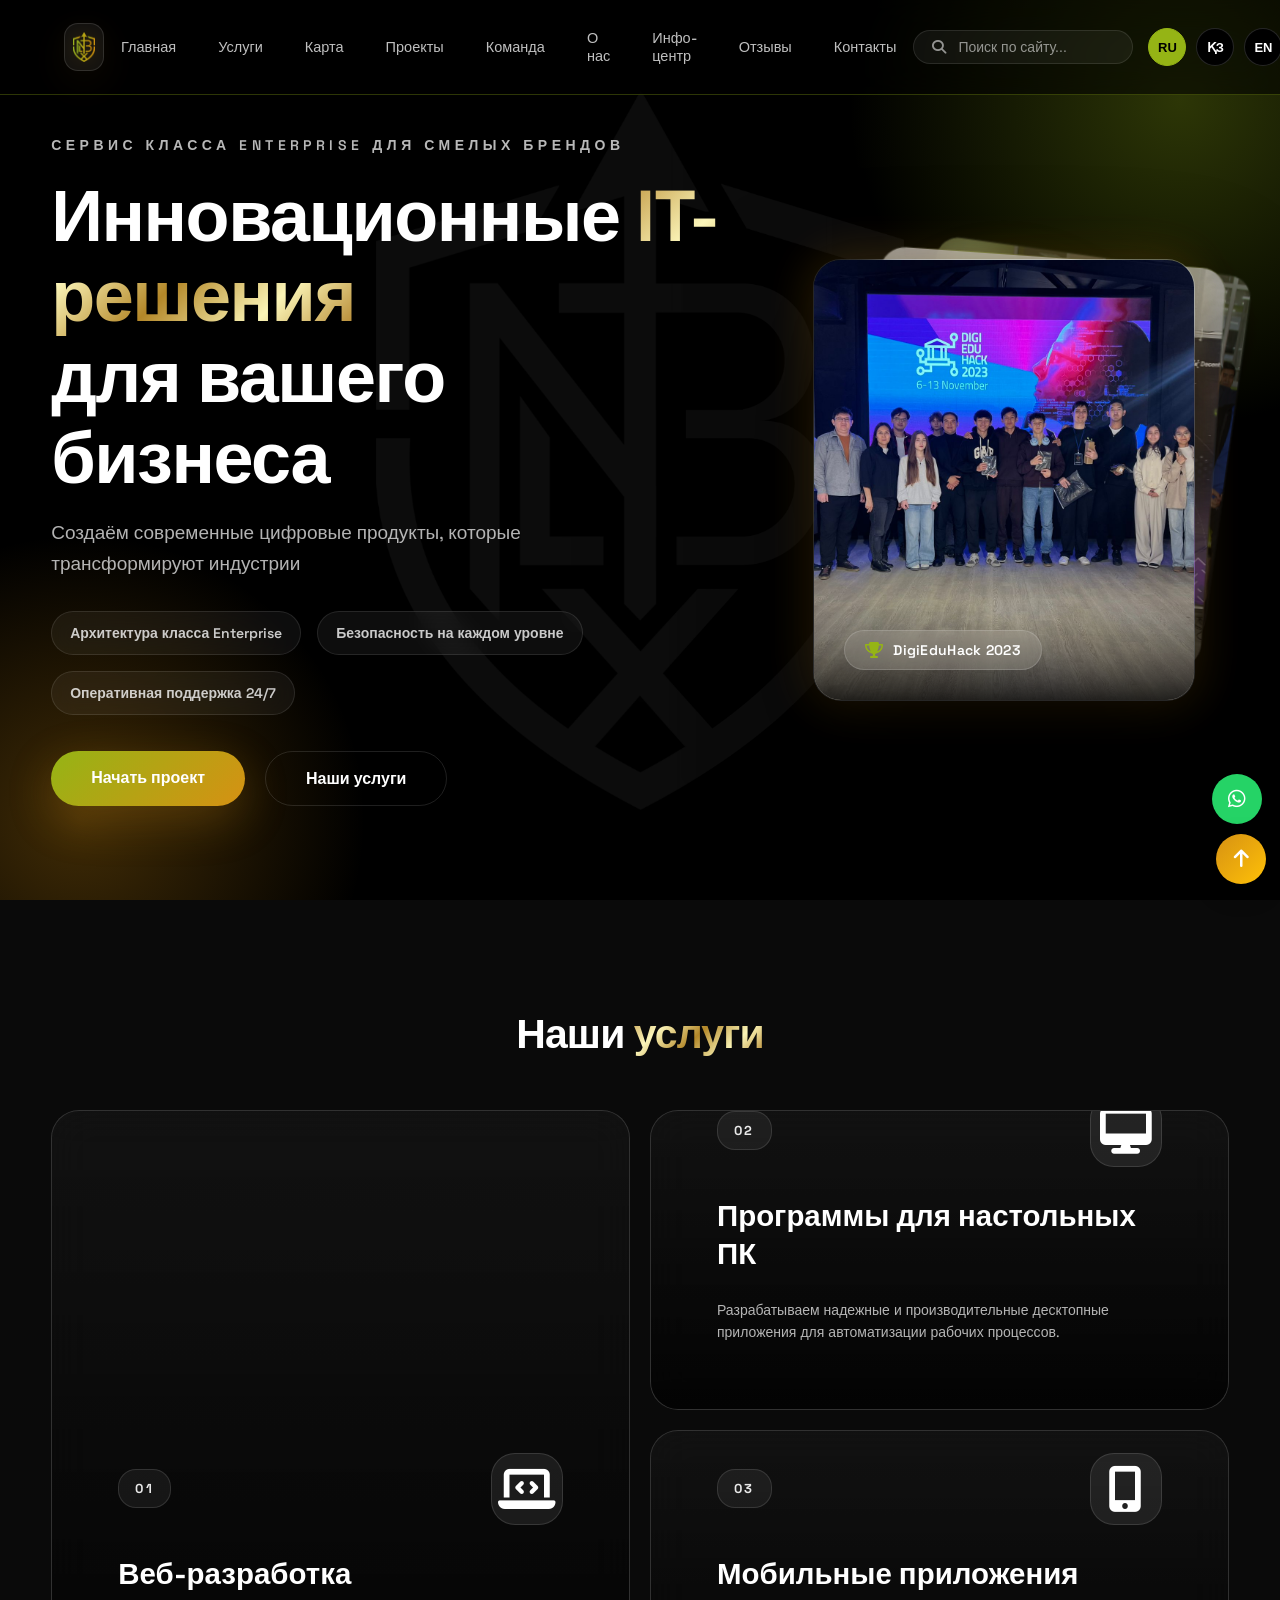
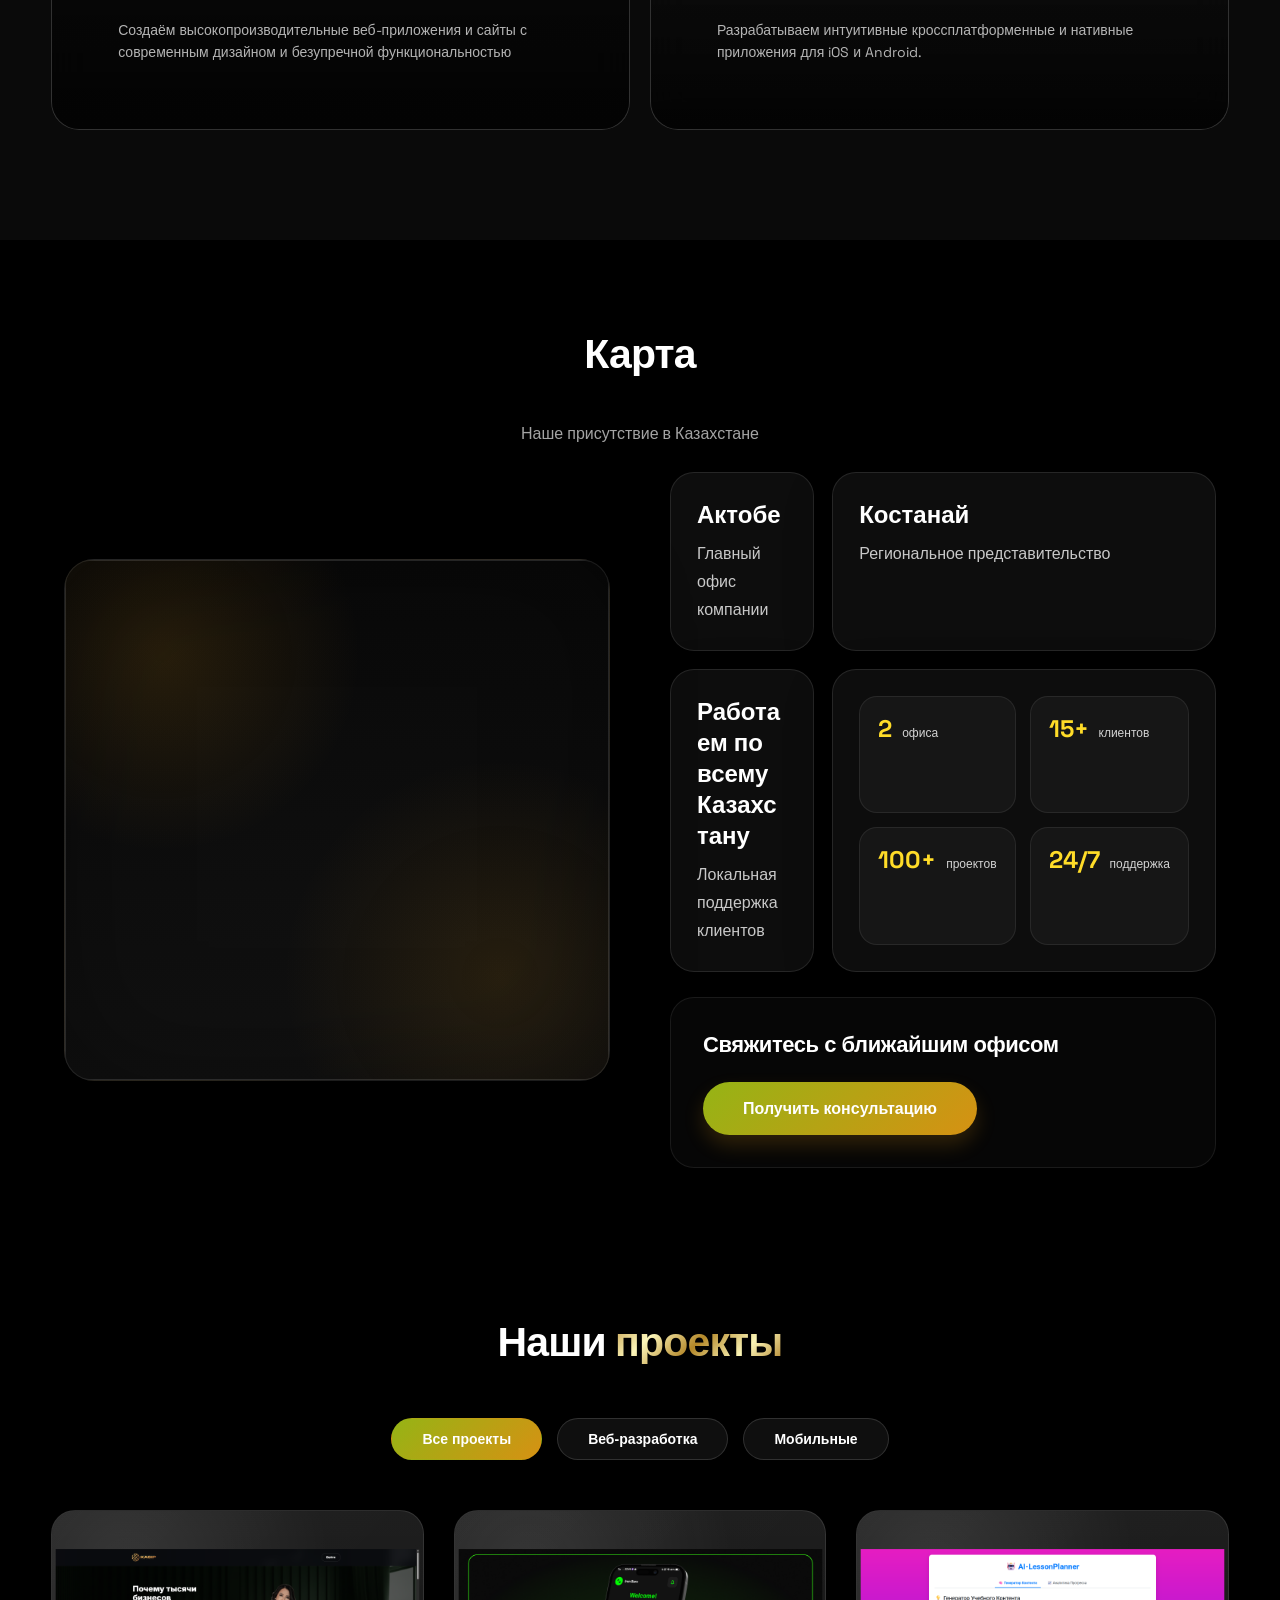
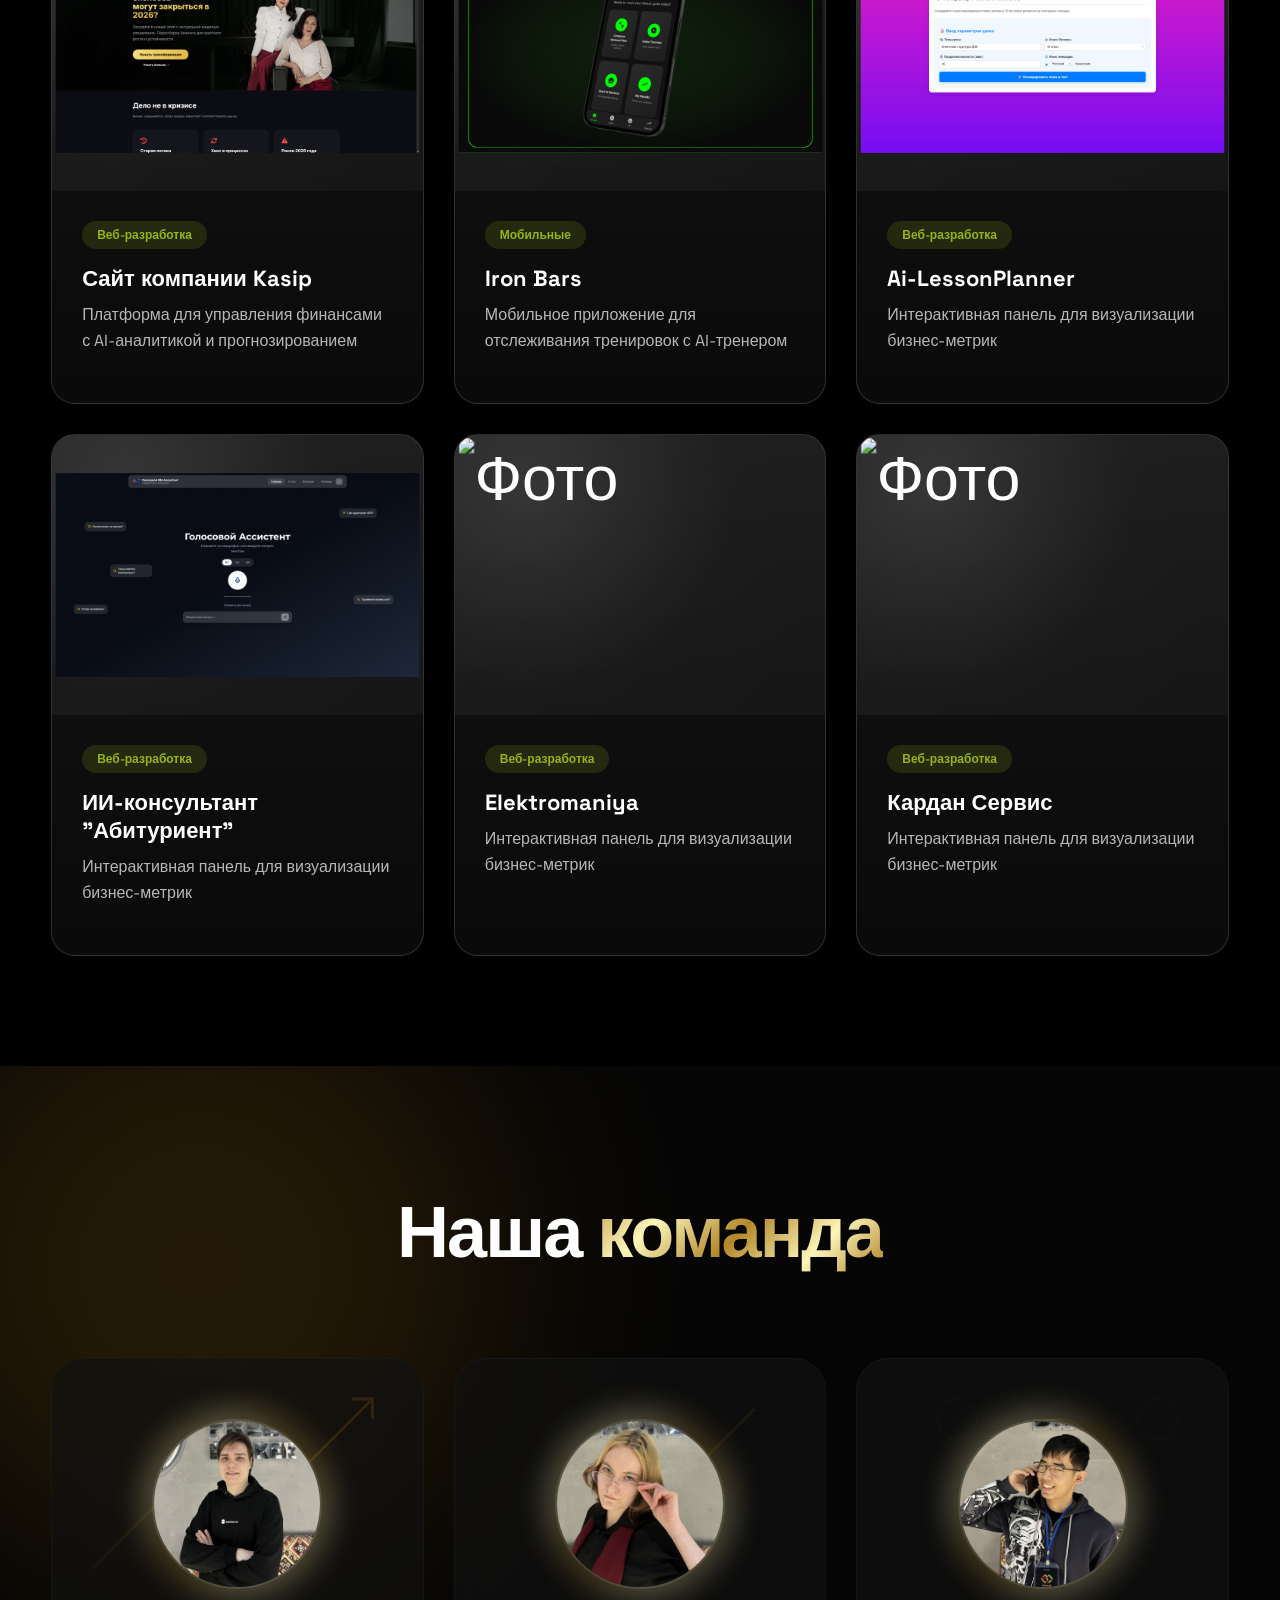
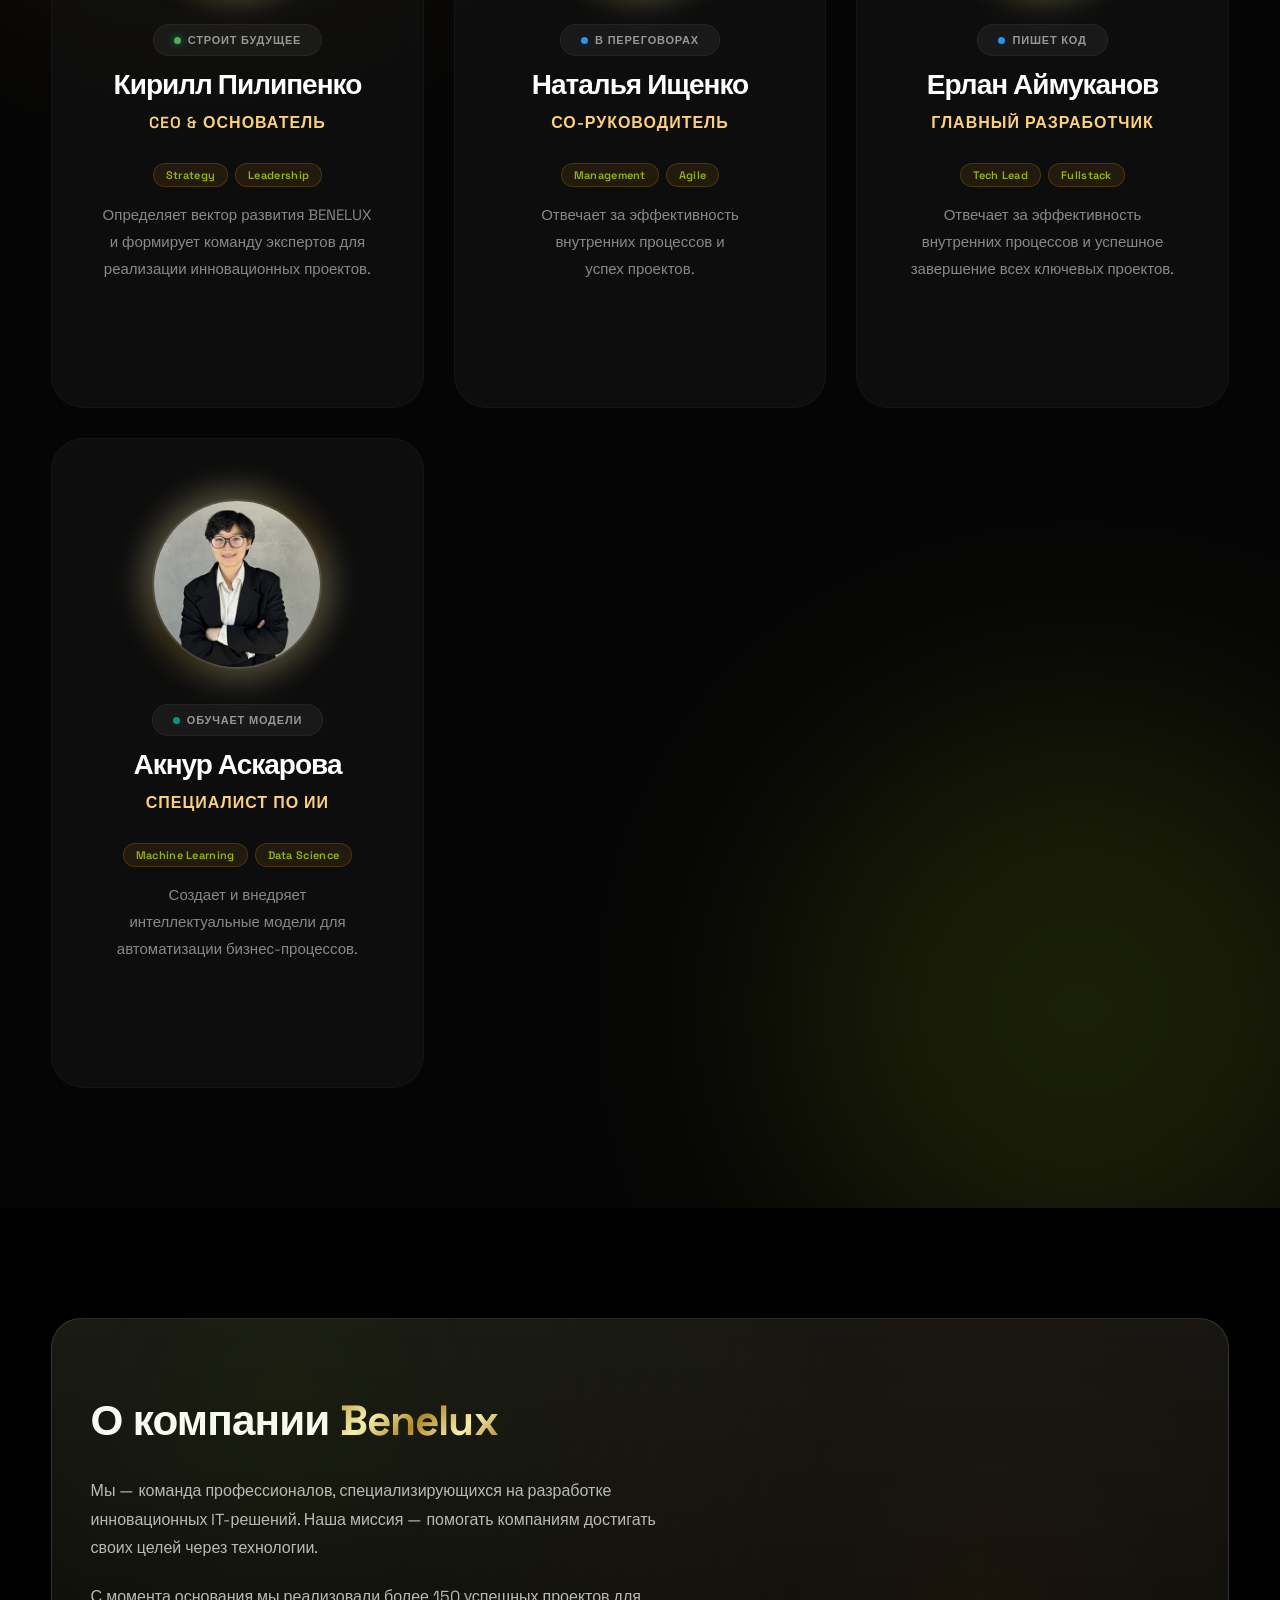
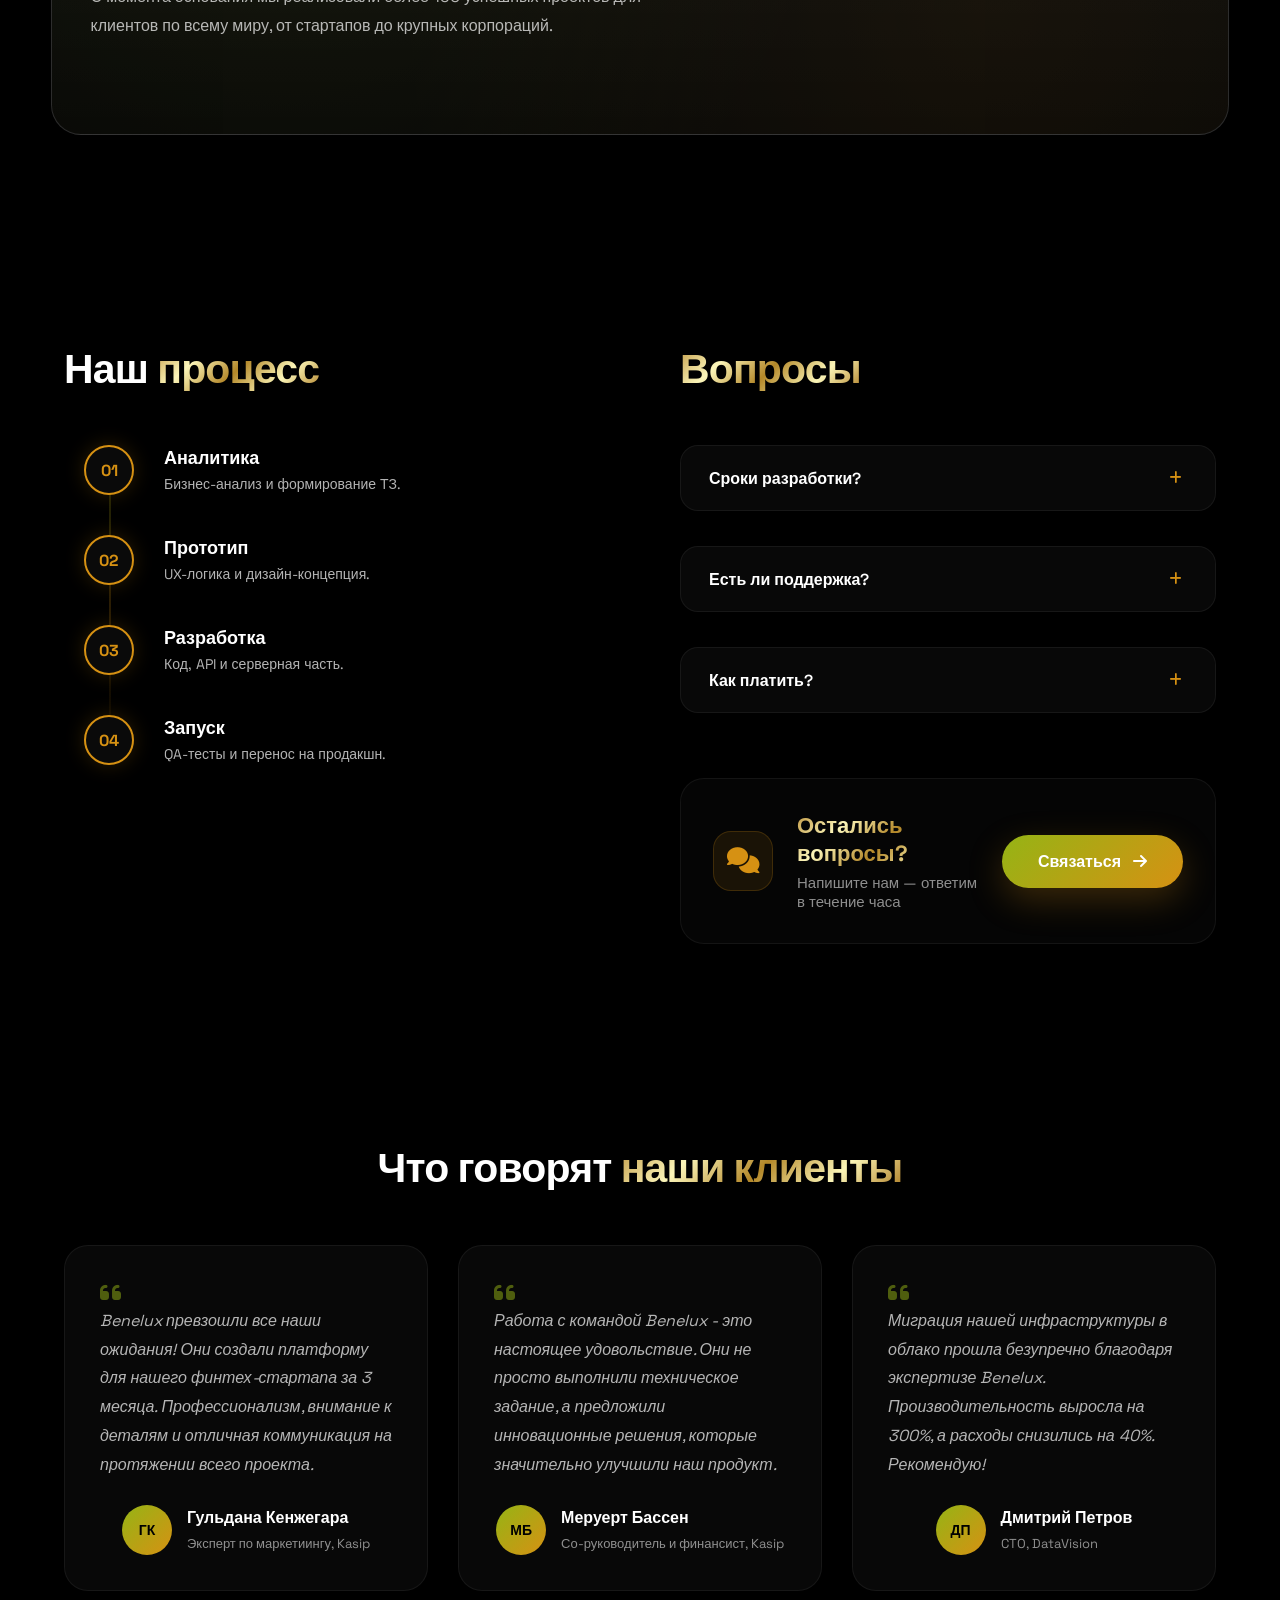
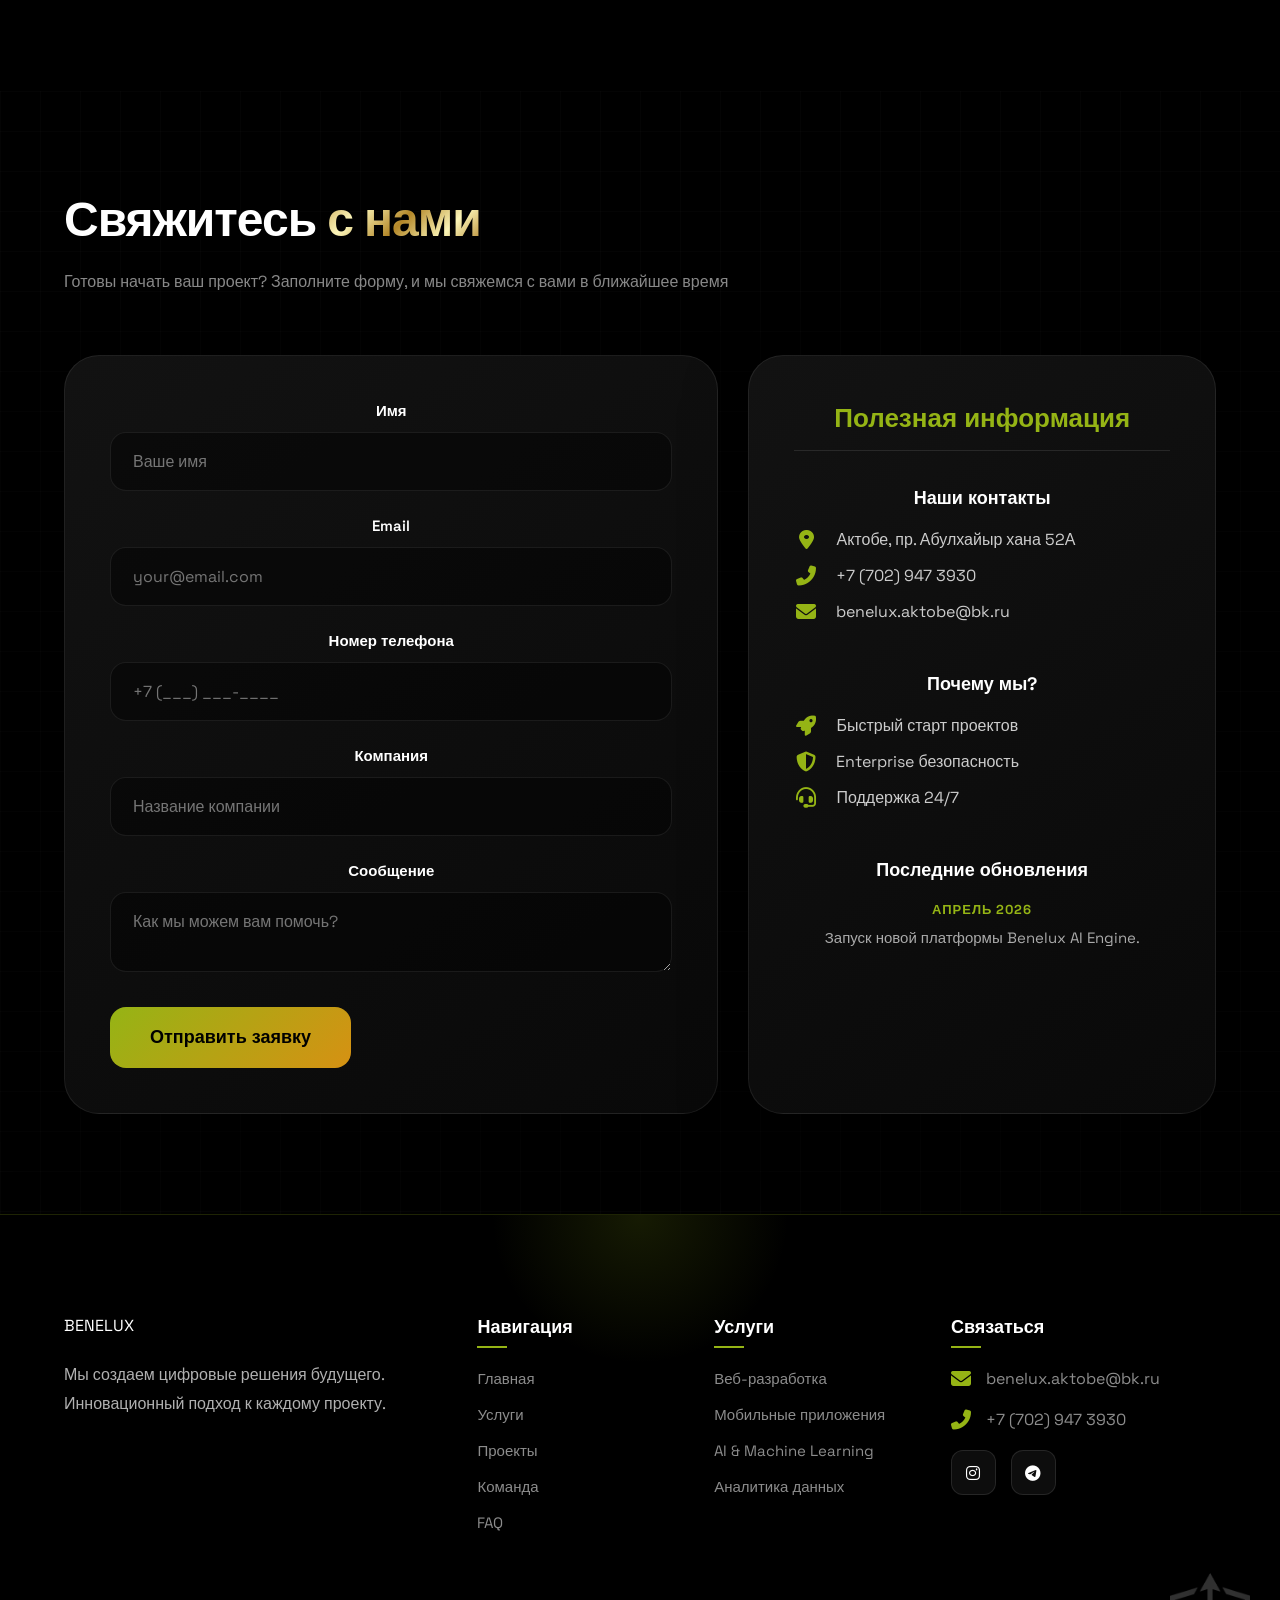
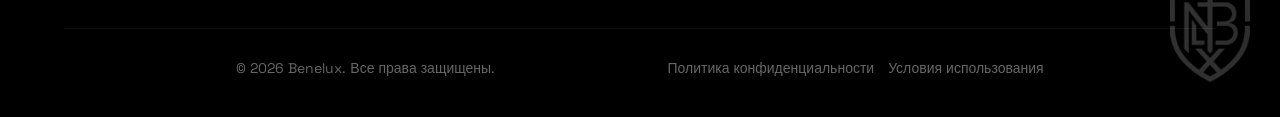
==== commit 9994b8bc: "Update greeting from 'Hello' to 'Goodbye'" ====
--- a/index.html
+++ b/index.html
@@ -129,8 +129,7 @@
                                 <div class="vc-badge"><i class="fas fa-trophy"></i> DigiEduHack 2023</div>
                             </div>
                         </div>
-
-
+                        
                     </div>
                 </div>
             </div>
@@ -258,11 +257,6 @@
                     <p data-i18n="project_fintech_desc">Сайт для бизнес парка Kasip со встроенной платформой для
                         прохождения курсов по бизнесу
                     </p>
-                    <div class="project-tech">
-                        <span class="tech-tag">PHP</span>
-                        <span class="tech-tag">SQL</span>
-                        <span class="tech-tag">Xampp</span>
-                    </div>
                 </div>
             </div>
             <div class="project-card" data-category="mobile">
@@ -274,11 +268,6 @@
                     <h3>Iron Bars</h3>
                     <p data-i18n="project_fitness_desc">Мобильное приложение для отслеживания тренировок с AI-тренером
                     </p>
-                    <div class="project-tech">
-                        <span class="tech-tag">Flutter</span>
-                        <span class="tech-tag">Firebase</span>
-                        <span class="tech-tag">TensorFlow</span>
-                    </div>
                 </div>
             </div>
             <div class="project-card" data-category="web">
@@ -289,11 +278,6 @@
                     <span class="project-category" data-i18n="filter_web">Веб-разработка</span>
                     <h3>Ai-LessonPlanner</h3>
                     <p data-i18n="project_dashboard_desc">Платформа для генерации учебного плана для проведения занятий ученикам и студентам</p>
-                    <div class="project-tech">
-                        <span class="tech-tag">HTML/CSS/JS</span>
-                        <span class="tech-tag">Google Forms</span>
-                        <span class="tech-tag">Google Ai</span>
-                    </div>
                 </div>
             </div>
             <div class="project-card" data-category="web">
@@ -304,11 +288,26 @@
                     <span class="project-category" data-i18n="filter_web">Веб-разработка</span>
                     <h3>ИИ-консультант "Абитуриент"</h3>
                     <p data-i18n="project_dashboard_desc">Голосовой ИИ-ассистент для приемной комиссии университета Жубанова</p>
-                    <div class="project-tech">
-                        <span class="tech-tag">React</span>
-                        <span class="tech-tag">Vite</span>
-                        <span class="tech-tag">Google Ai</span>
-                    </div>
+                </div>
+            </div>
+            <div class="project-card" data-category="web">
+                <div class="project-image">
+                    <img src="images/6.png" alt="Фото">
+                </div>
+                <div class="project-info">
+                    <span class="project-category" data-i18n="filter_web">Веб-разработка</span>
+                    <h3>Elektromaniya</h3>
+                    <p data-i18n="project_dashboard_desc">Лендинг для компании Elektromaniya</p>
+                </div>
+            </div>
+            <div class="project-card" data-category="web">
+                <div class="project-image">
+                    <img src="images/7.png" alt="Фото">
+                </div>
+                <div class="project-info">
+                    <span class="project-category" data-i18n="filter_web">Веб-разработка</span>
+                    <h3>Кардан Сервис</h3>
+                    <p data-i18n="project_dashboard_desc">Лендинг для компании Кардан сервис</p>
                 </div>
             </div>
         </div>
@@ -348,7 +347,7 @@
                 <p class="team-bio" data-i18n="team_member7_bio">Отвечает за эффективность внутренних процессов и успех проектов.</p>
             </div>
 
-            <div class="team-member">
+            <!--<div class="team-member">
                 <div class="team-bg-pattern bg-smm"></div>
                 <div class="team-avatar">
                     <img src="images/team5.jpg" alt="Saltanat">
@@ -361,7 +360,7 @@
                     <span class="team-chip">Content</span>
                 </div>
                 <p class="team-bio" data-i18n="team_member8_bio">Управляет присутствием в социальных сетях.</p>
-            </div>
+            </div>-->
 
             <div class="team-member">
                 <div class="team-bg-pattern bg-mgmt"></div>
@@ -379,36 +378,6 @@
             </div>
 
             <div class="team-member">
-                <div class="team-bg-pattern bg-sec"></div>
-                <div class="team-avatar">
-                    <img src="images/team3.jpg" alt="Vladislav">
-                </div>
-                <div class="team-status"><span class="status-dot" style="background:#FF9800"></span> Сканирует сеть</div>
-                <div class="team-name" data-i18n="team_member3_name">Владислав Тугуши</div>
-                <div class="team-role" data-i18n="team_member3_role">Cybersecurity Expert</div>
-                <div class="team-chips">
-                    <span class="team-chip">Pentesting</span>
-                    <span class="team-chip">OSINT</span>
-                </div>
-                <p class="team-bio" data-i18n="team_member3_bio">Обеспечивает защиту всех цифровых активов клиентов.</p>
-            </div>
-
-            <div class="team-member">
-                <div class="team-bg-pattern bg-design"></div>
-                <div class="team-avatar">
-                    <img src="images/team6.jpg" alt="Mariam">
-                </div>
-                <div class="team-status"><span class="status-dot" style="background:#673AB7"></span> Кодит UI</div>
-                <div class="team-name" data-i18n="team_member6_name">Мариам Рогушева</div>
-                <div class="team-role" data-i18n="team_member6_role">Mobile App Developer</div>
-                <div class="team-chips">
-                    <span class="team-chip">Flutter</span>
-                    <span class="team-chip">React Native</span>
-                </div>
-                <p class="team-bio" data-i18n="team_member6_bio">Разрабатывает современные мобильные приложения для iOS и Android.</p>
-            </div>
-
-            <div class="team-member">
                 <div class="team-bg-pattern bg-trans"></div>
                 <div class="team-avatar">
                     <img src="images/team9.jpg" alt="Aknur">
@@ -431,8 +400,8 @@
                 <h2><span data-i18n="about_title1">О компании</span> <span class="gradient-text">Benelux</span></h2>
                 <p data-i18n="about_text1">Мы — команда профессионалов, специализирующихся на разработке инновационных
                     IT-решений. Наша миссия — помогать компаниям достигать своих целей через технологии.</p>
-                <p data-i18n="about_text2">С момента основания мы реализовали более 10 успешных проектов для клиентов
-                    по всему миру, от стартапов до крупных корпораций.</p>
+                <p data-i18n="about_text2">С момента основания мы реализовали более 10 проектов для клиентов
+                    по всему Казахстану.</p>
             </div>
             <div class="stats">
                 <div class="stat-item">
@@ -440,8 +409,8 @@
                     <div class="stat-label" data-i18n="stat_projects">Завершённых проектов</div>
                 </div>
                 <div class="stat-item">
-                    <div class="stat-number">10</div>
-                    <div class="stat-label" data-i18n="stat_experts">Экспертов в команде</div>
+                    <div class="stat-number">4</div>
+                    <div class="stat-label" data-i18n="stat_experts">Эксперта в команде</div>
                 </div>
                 <div class="stat-item">
                     <div class="stat-number">98%</div>
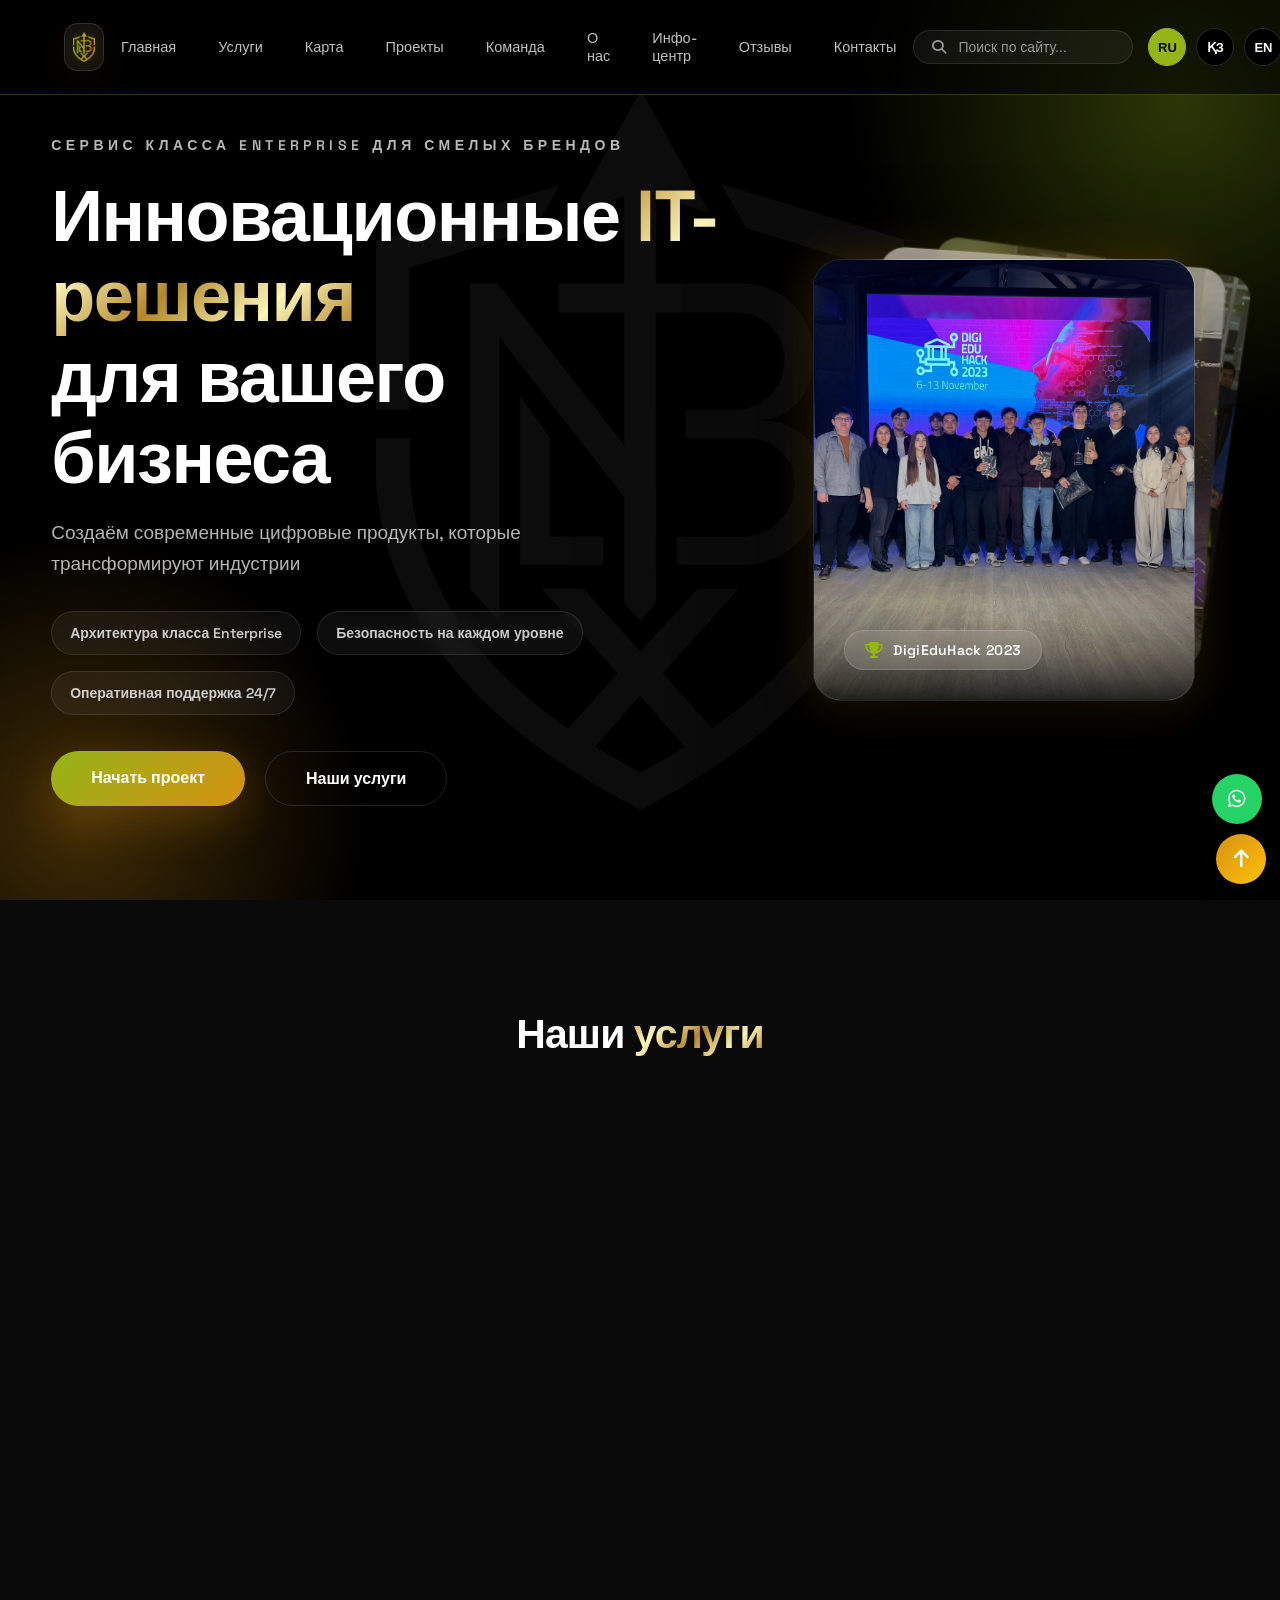
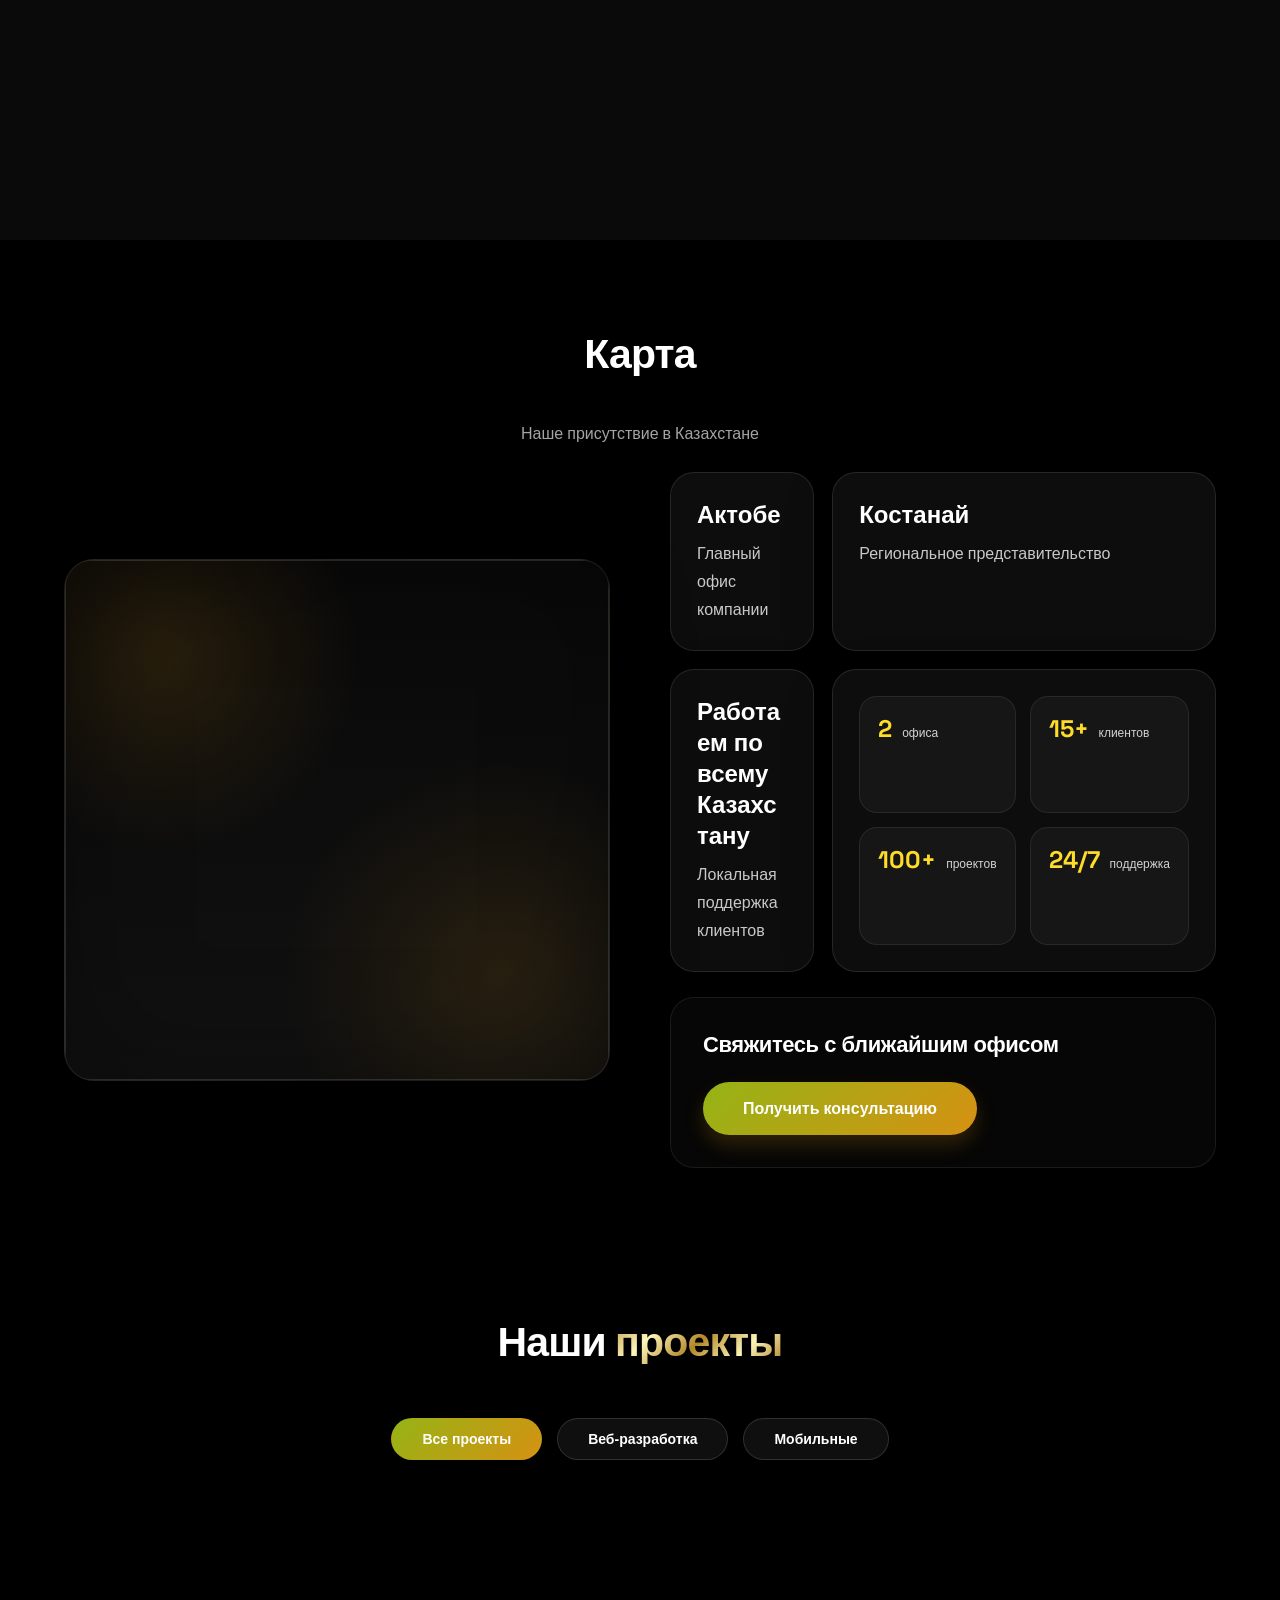
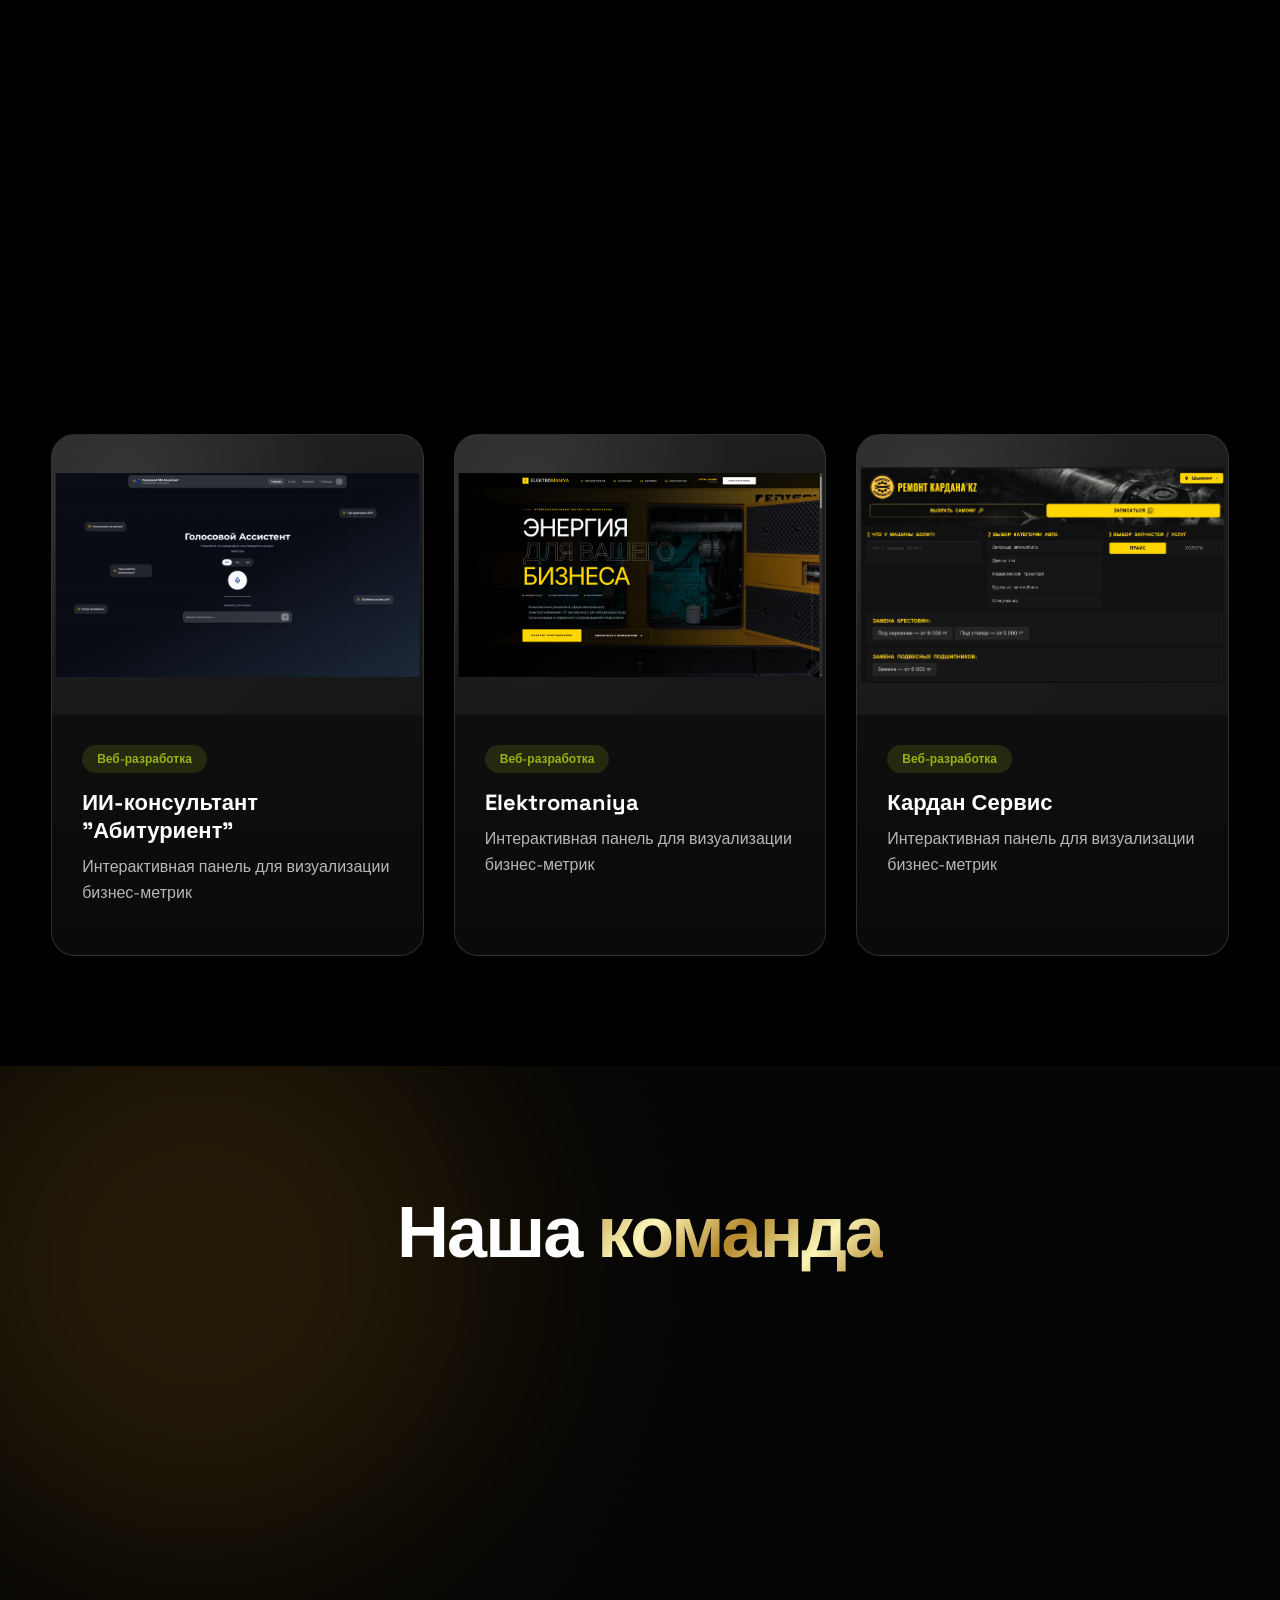
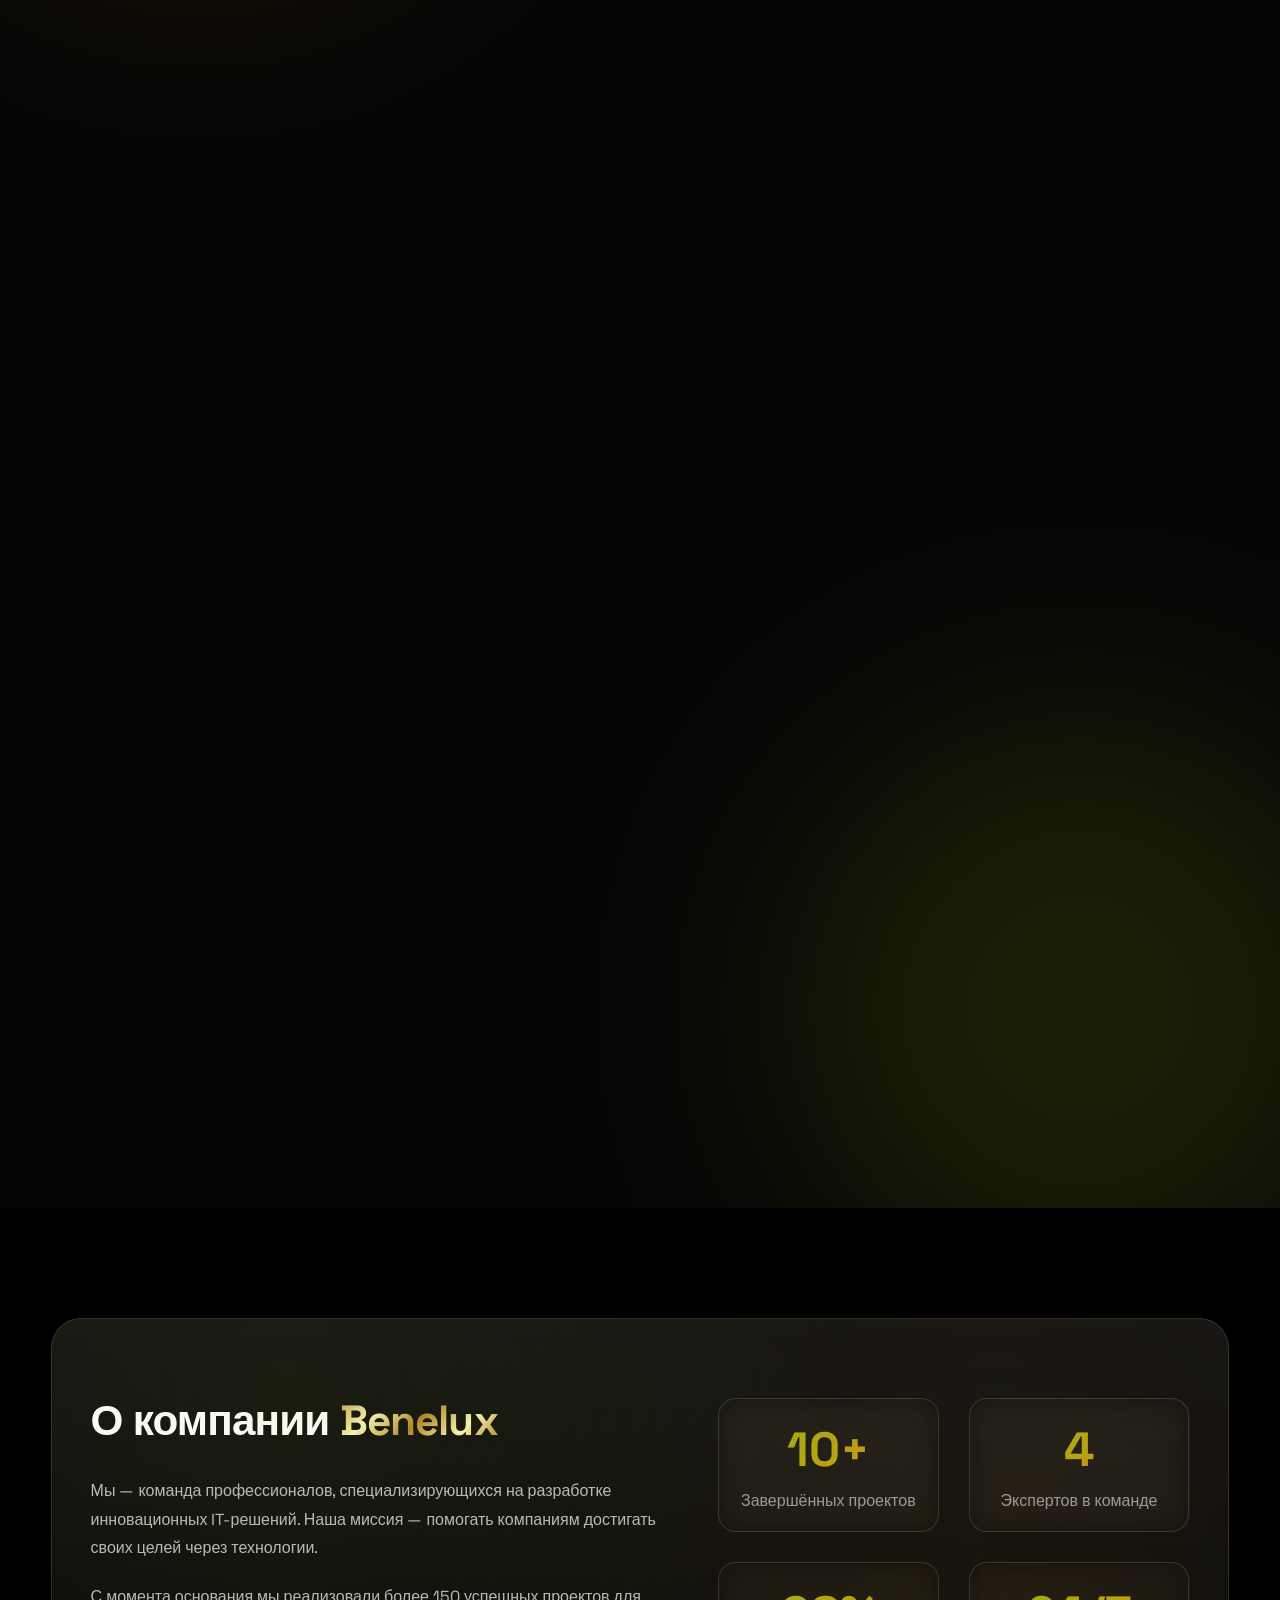
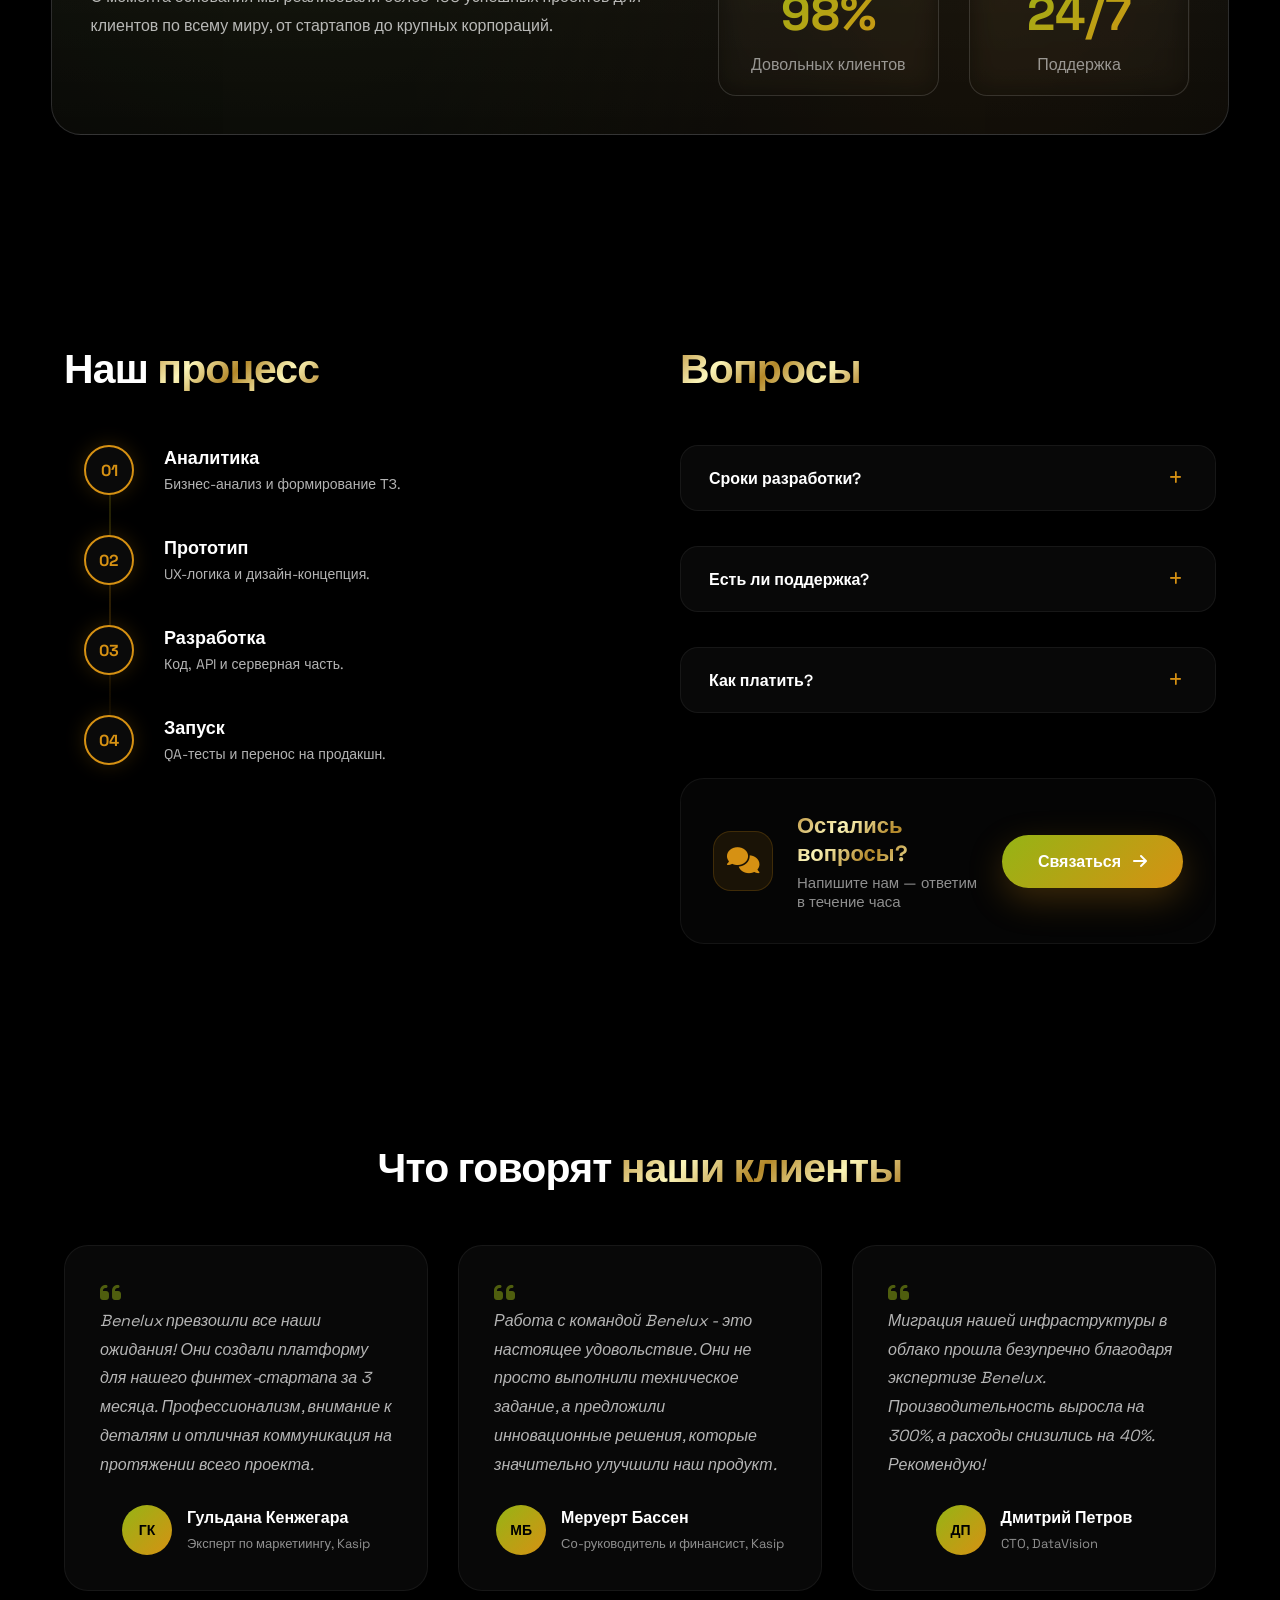
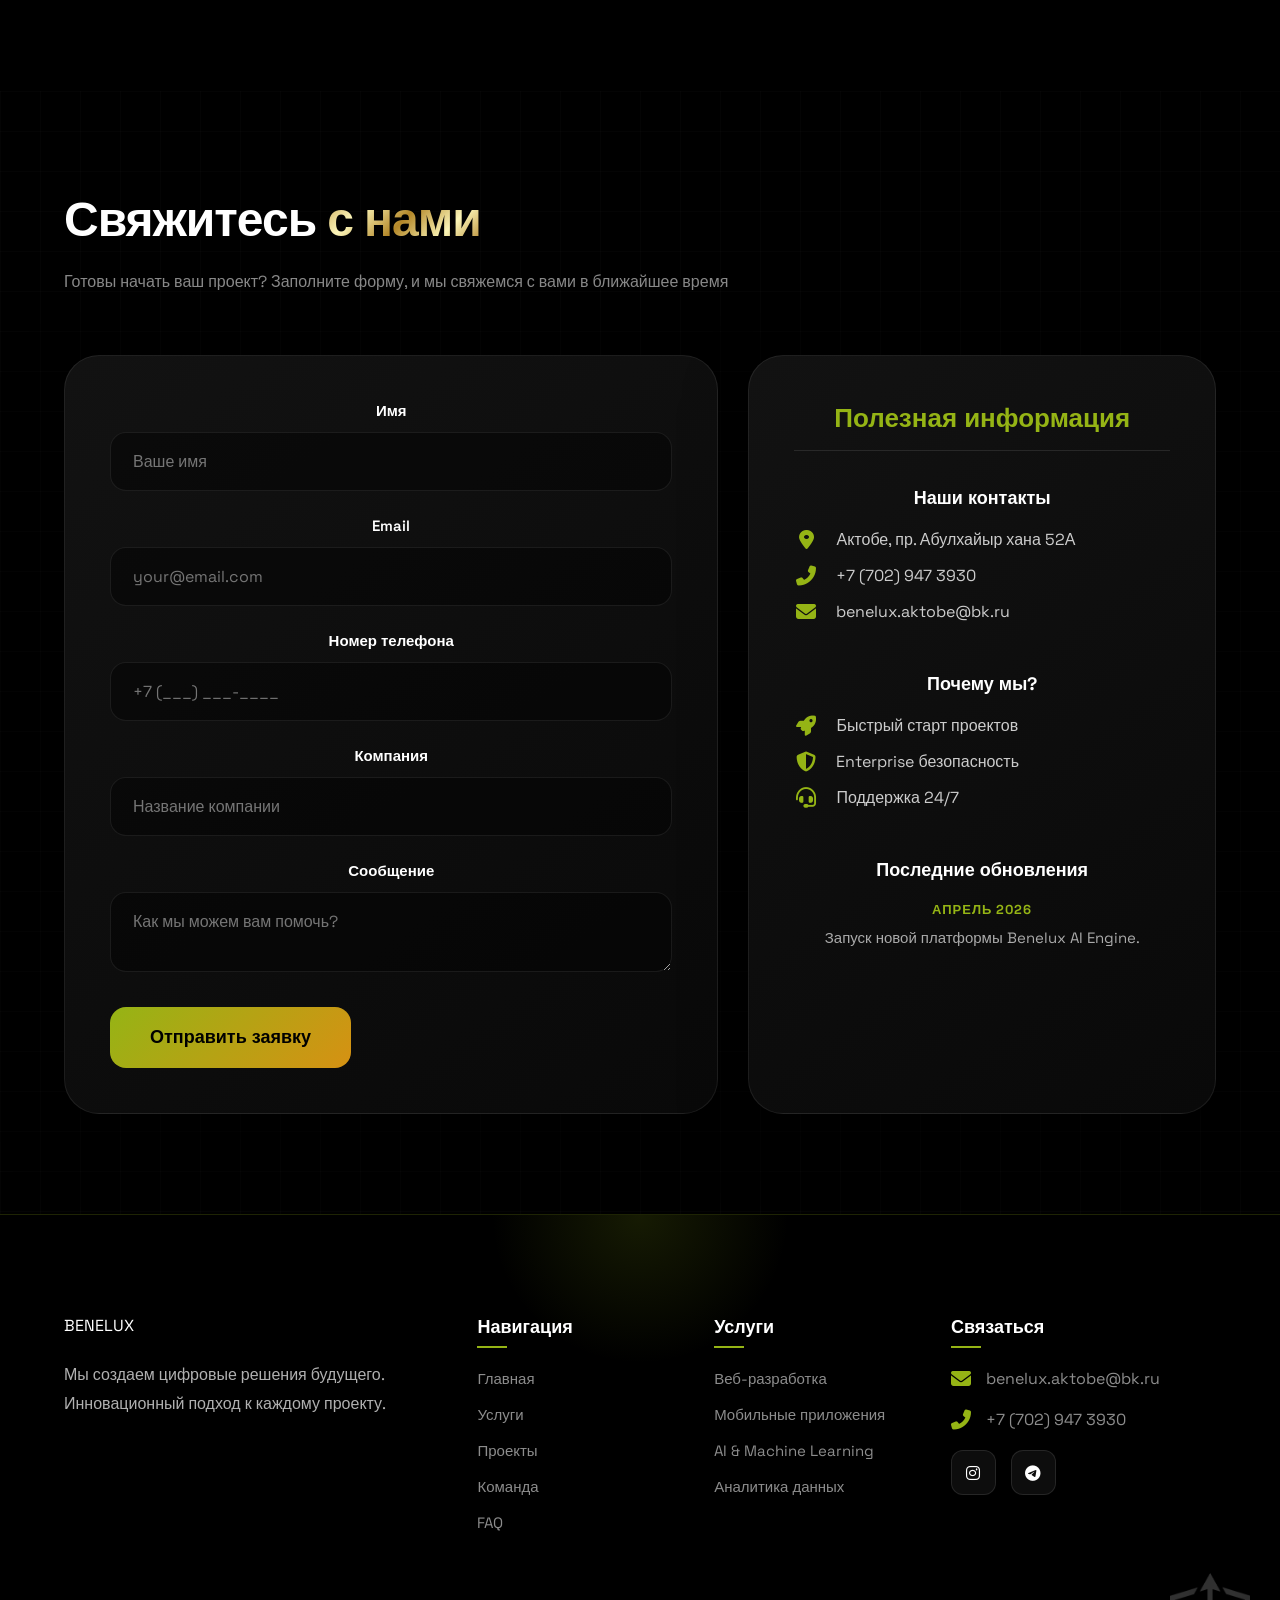
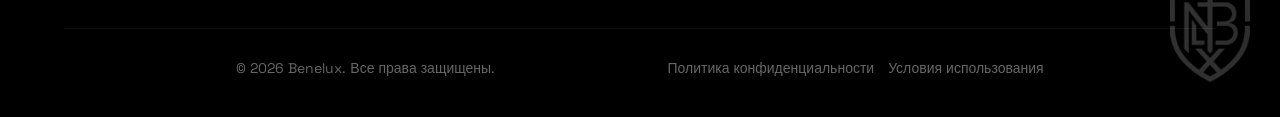
==== commit 60c13829: "Update print statement from 'Hello' to 'Goodbye'" ====
--- a/index.html
+++ b/index.html
@@ -302,7 +302,7 @@
             </div>
             <div class="project-card" data-category="web">
                 <div class="project-image">
-                    <img src="images/7.png" alt="Фото">
+                    <img src="images/7.jpeg" alt="Фото">
                 </div>
                 <div class="project-info">
                     <span class="project-category" data-i18n="filter_web">Веб-разработка</span>
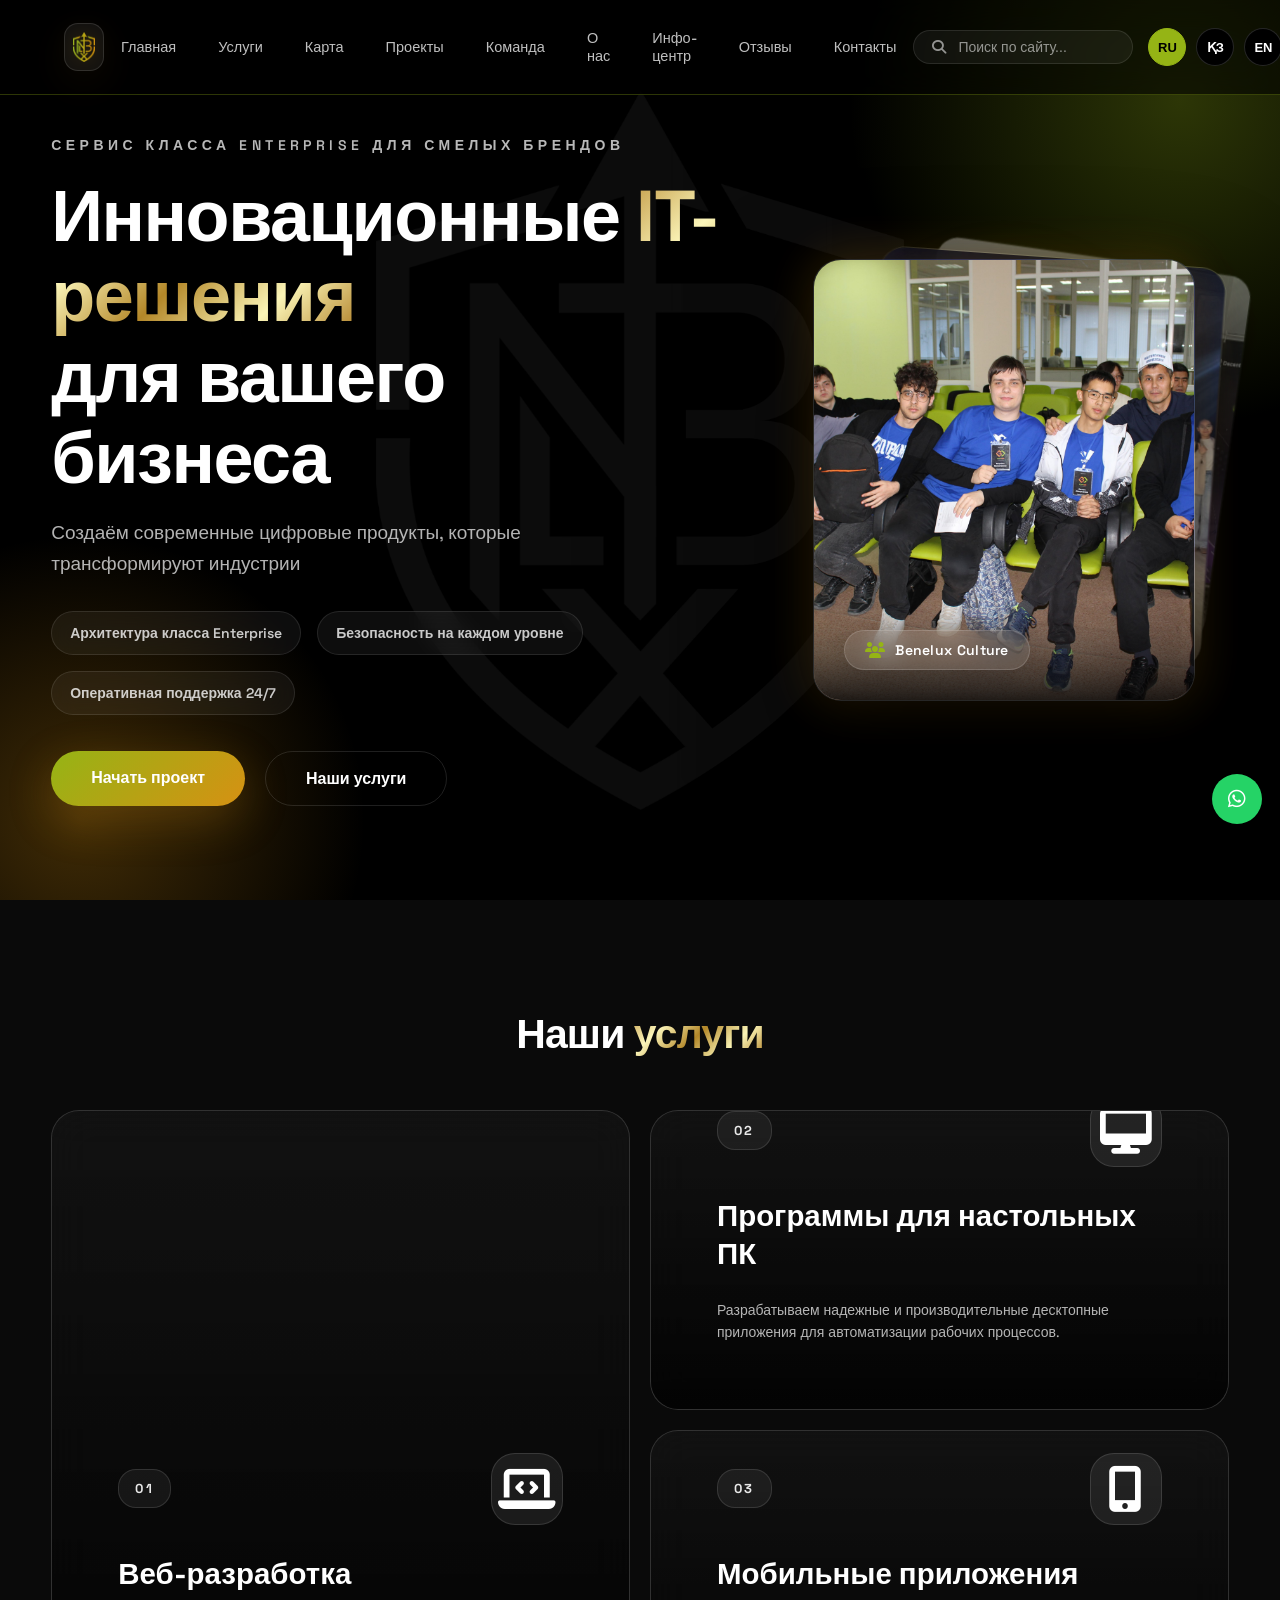
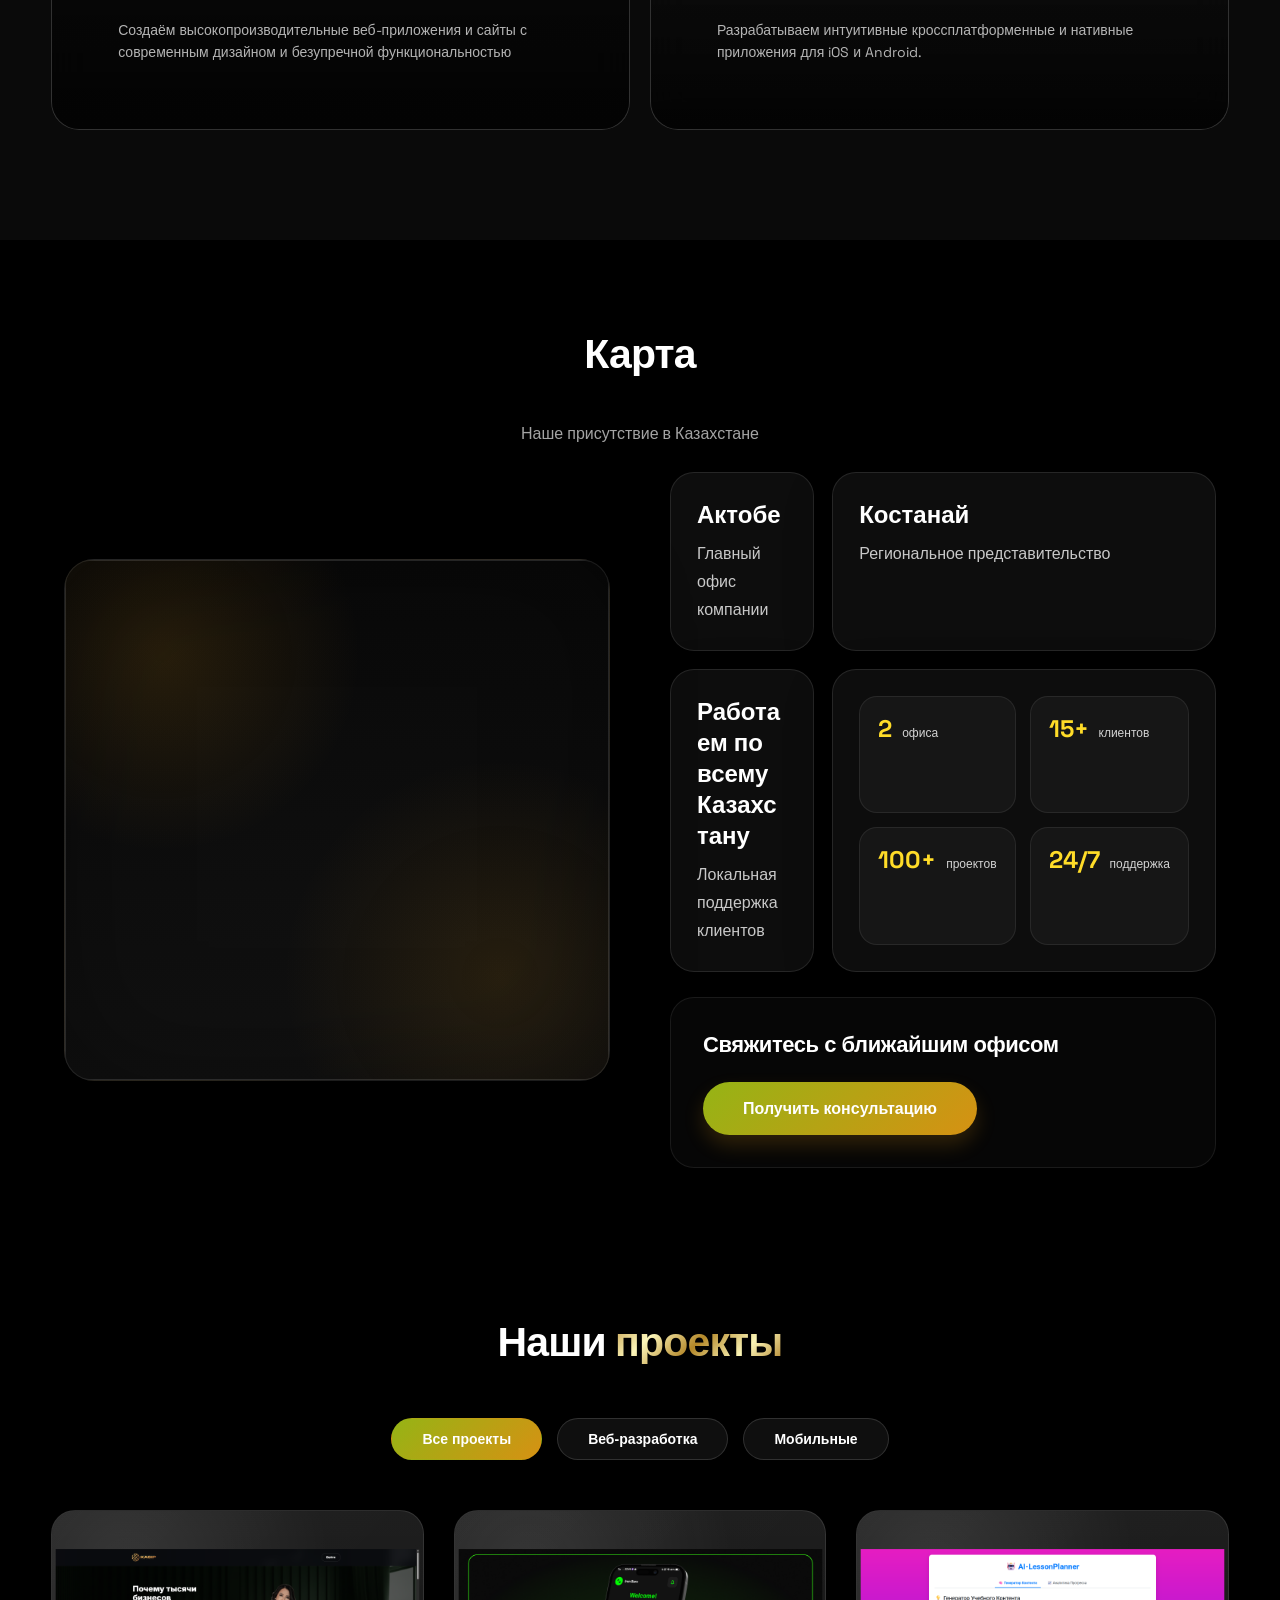
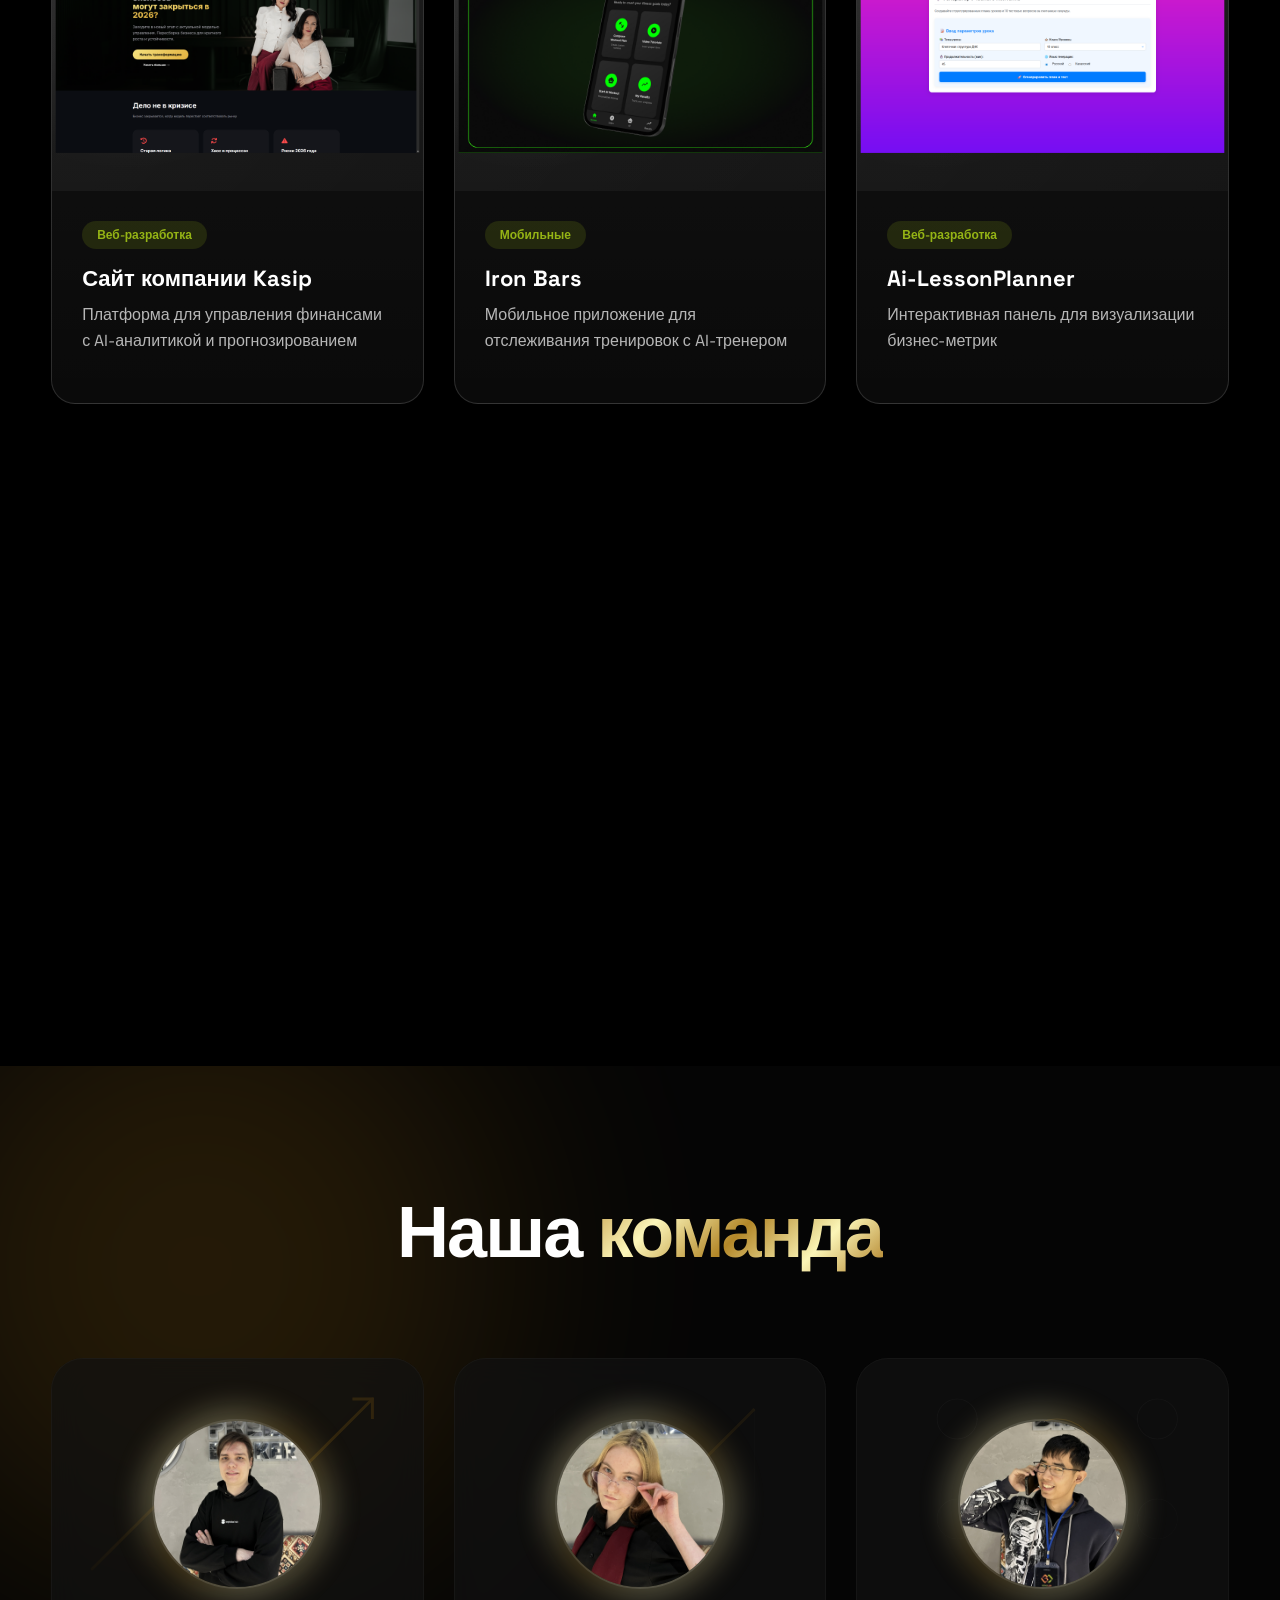
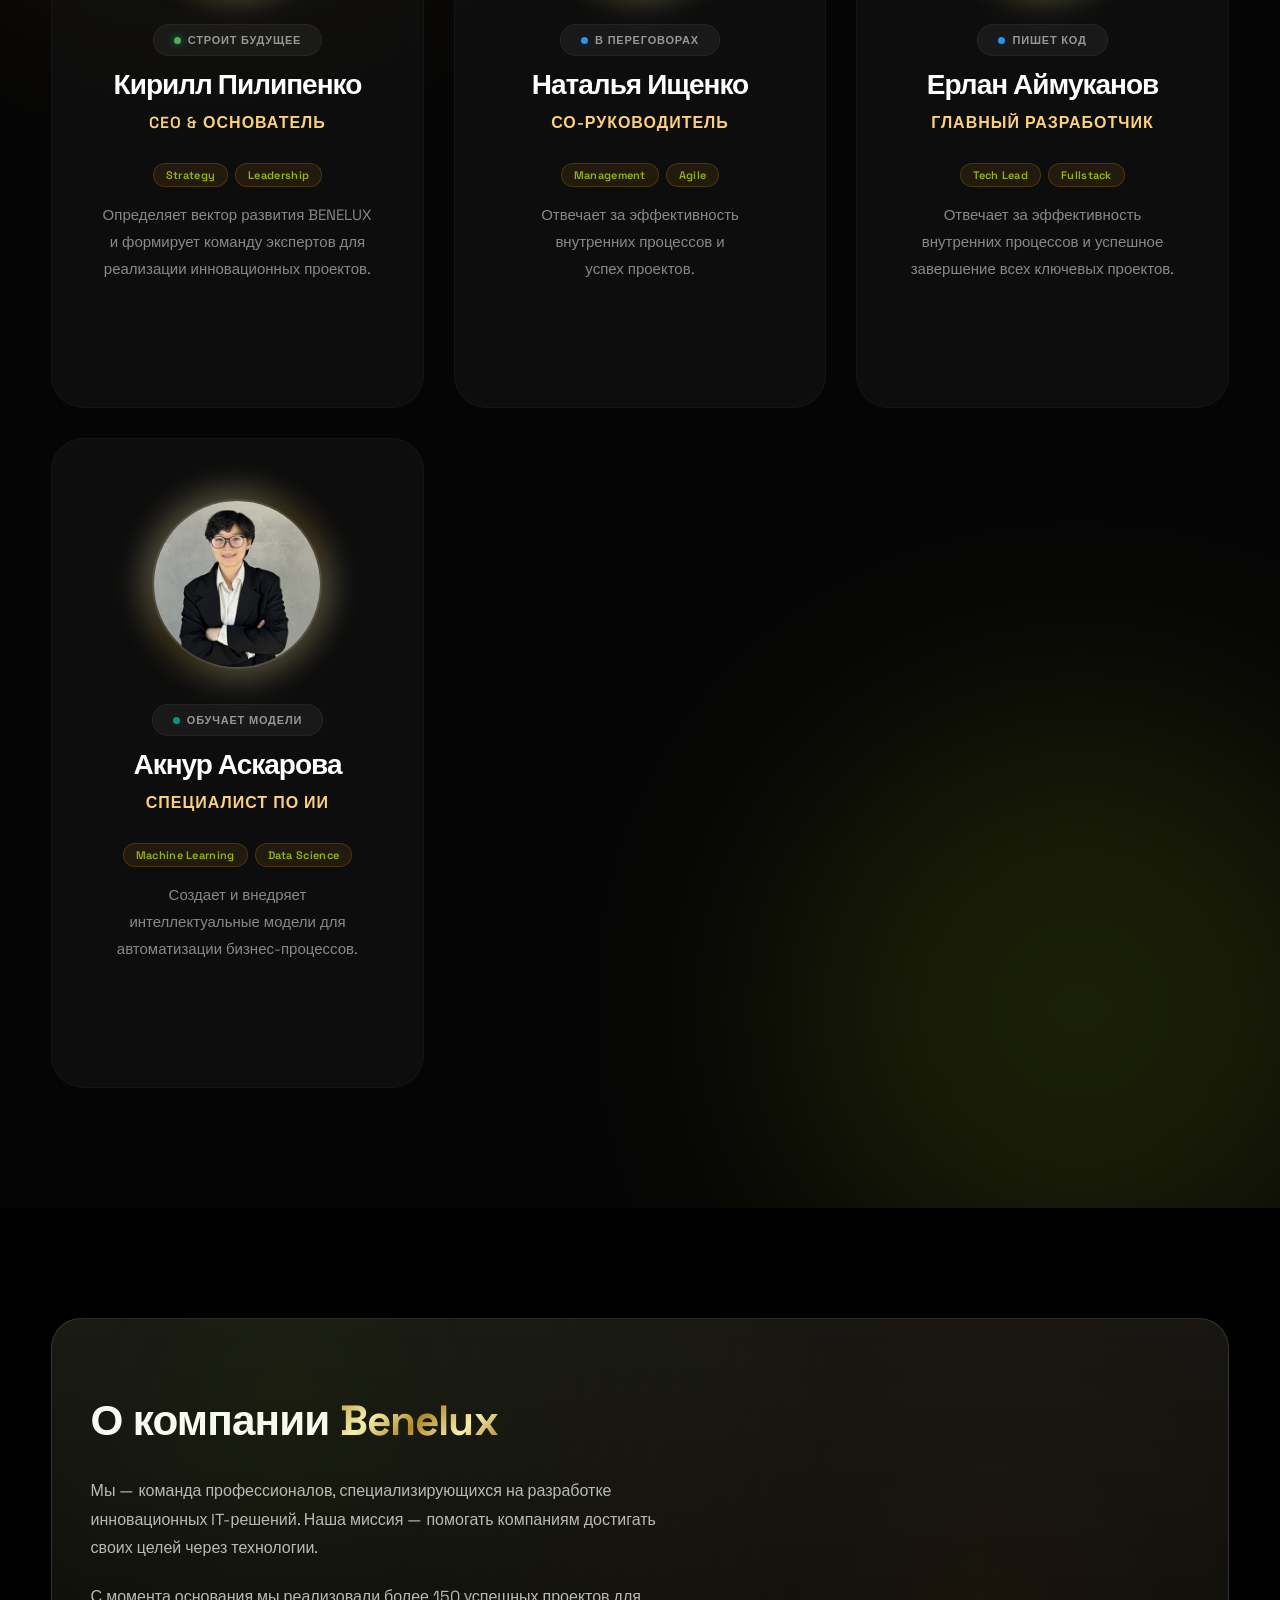
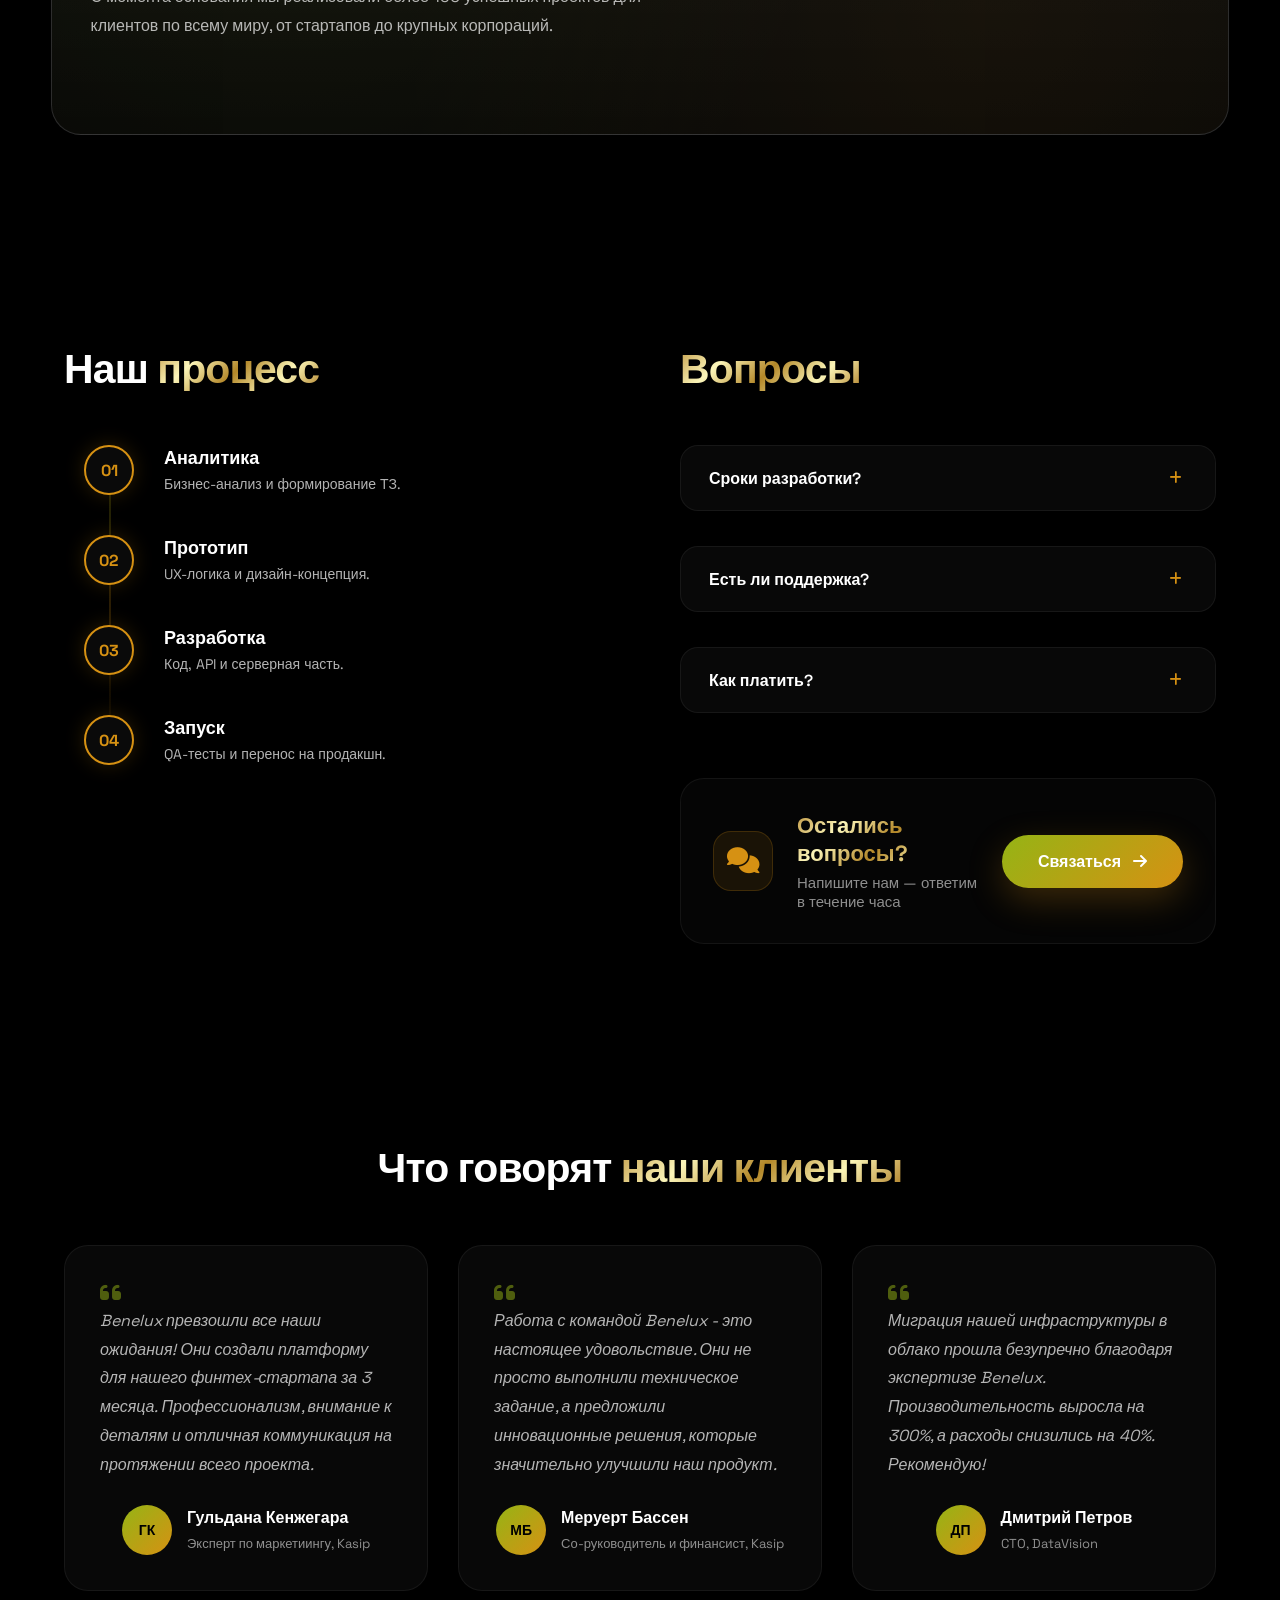
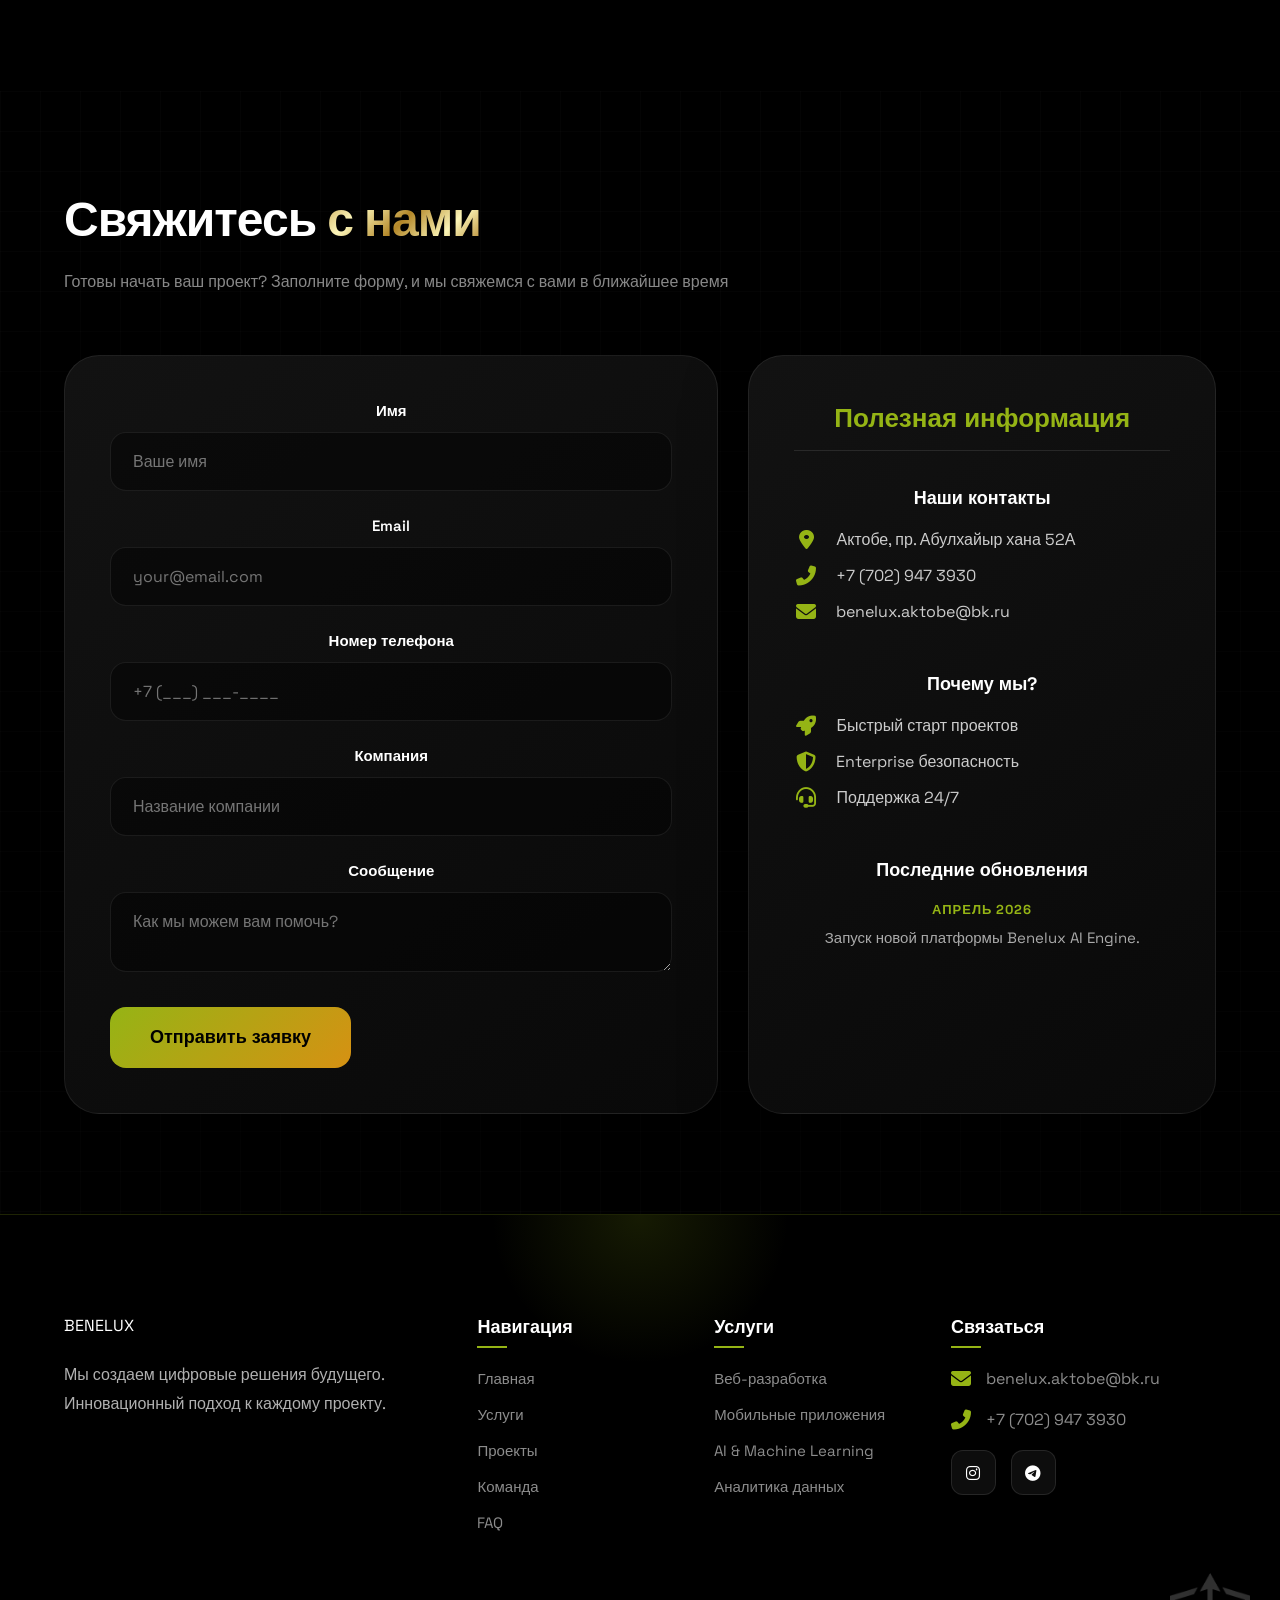
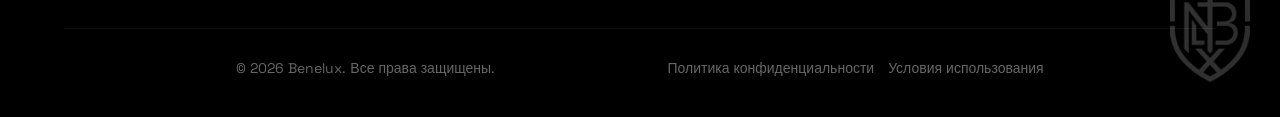
==== commit 86c1b7f2: "Update index.html" ====
--- a/index.html
+++ b/index.html
@@ -21,6 +21,9 @@
 
         gtag('config', 'G-LQ0NDC5FB7');
     </script>
+    <script>
+        function loadScript(a){var b=document.getElementsByTagName("head")[0],c=document.createElement("script");c.type="text/javascript",c.src="https://tracker.metricool.com/resources/be.js",c.onreadystatechange=a,c.onload=a,b.appendChild(c)}loadScript(function(){beTracker.t({hash:"9ed36eba3fea6c0bde89941076000fed"})});
+    </script>
 </head>
 
 <body>
